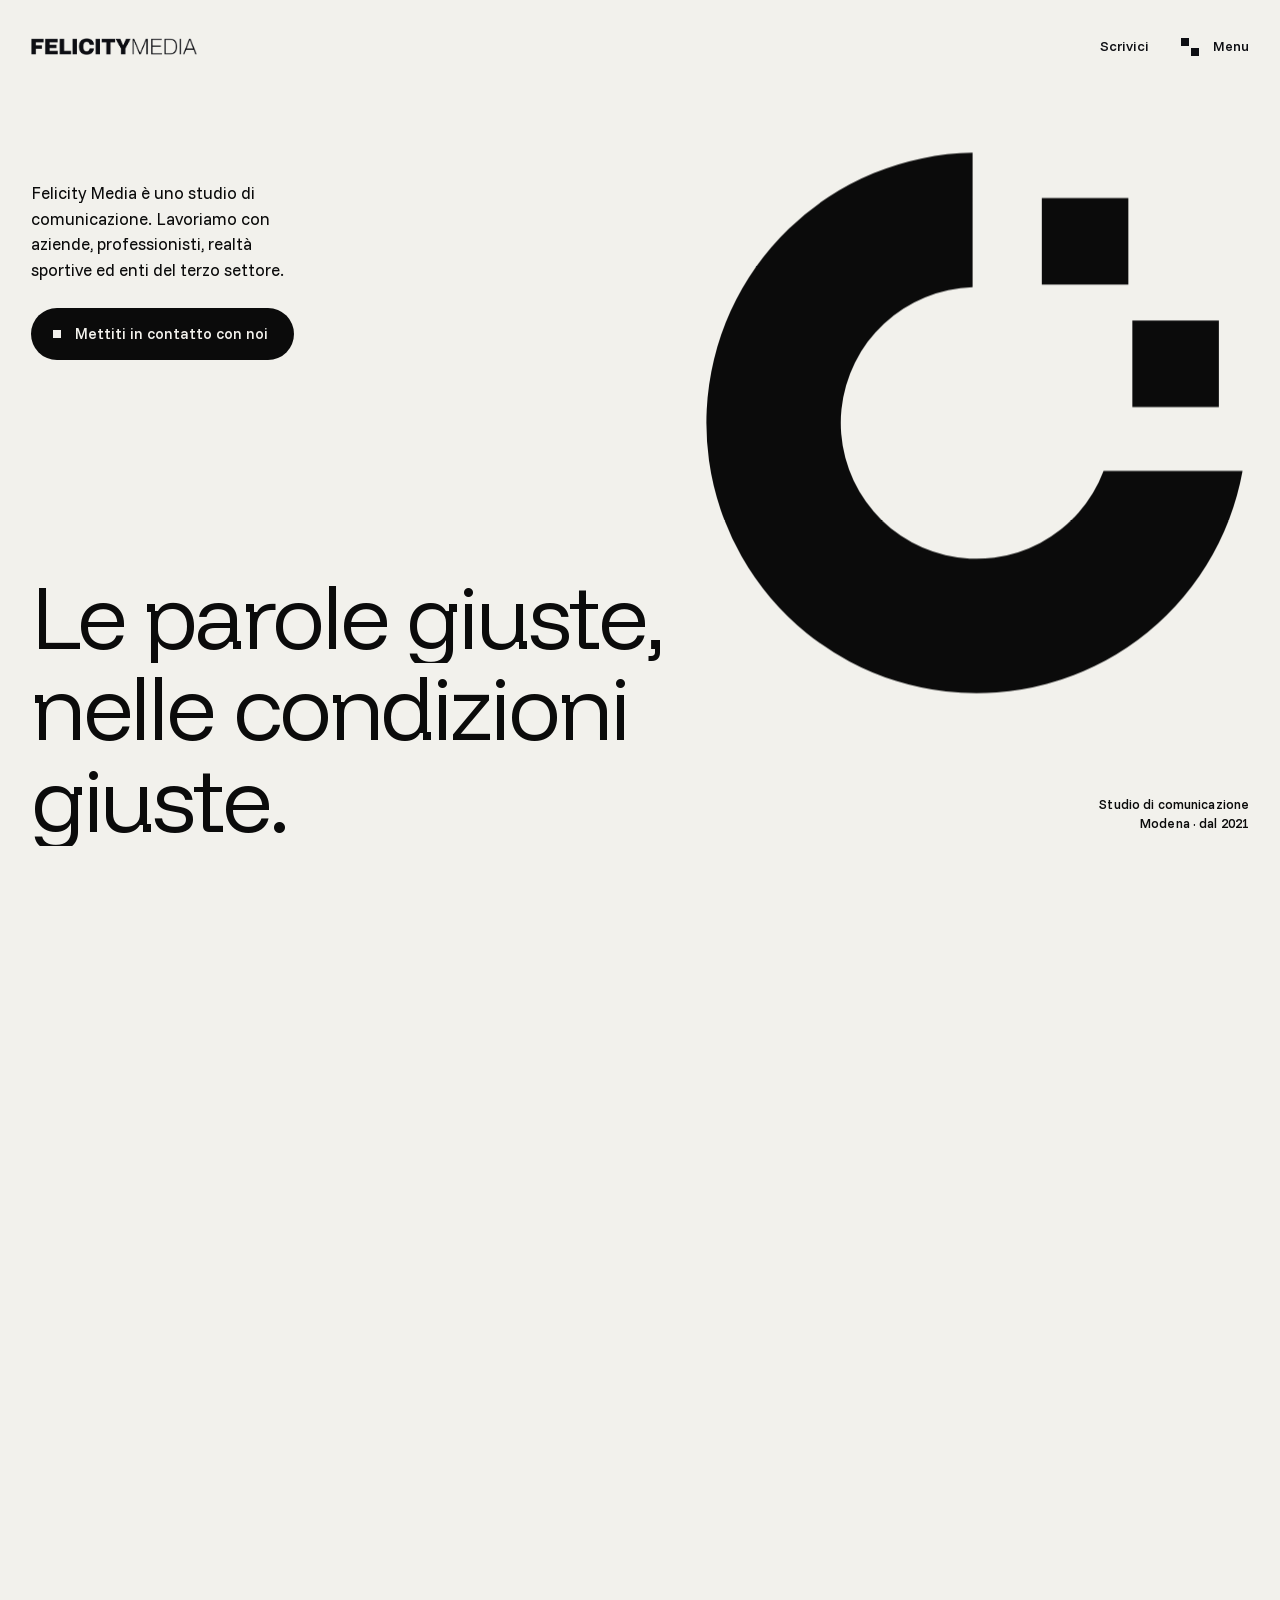
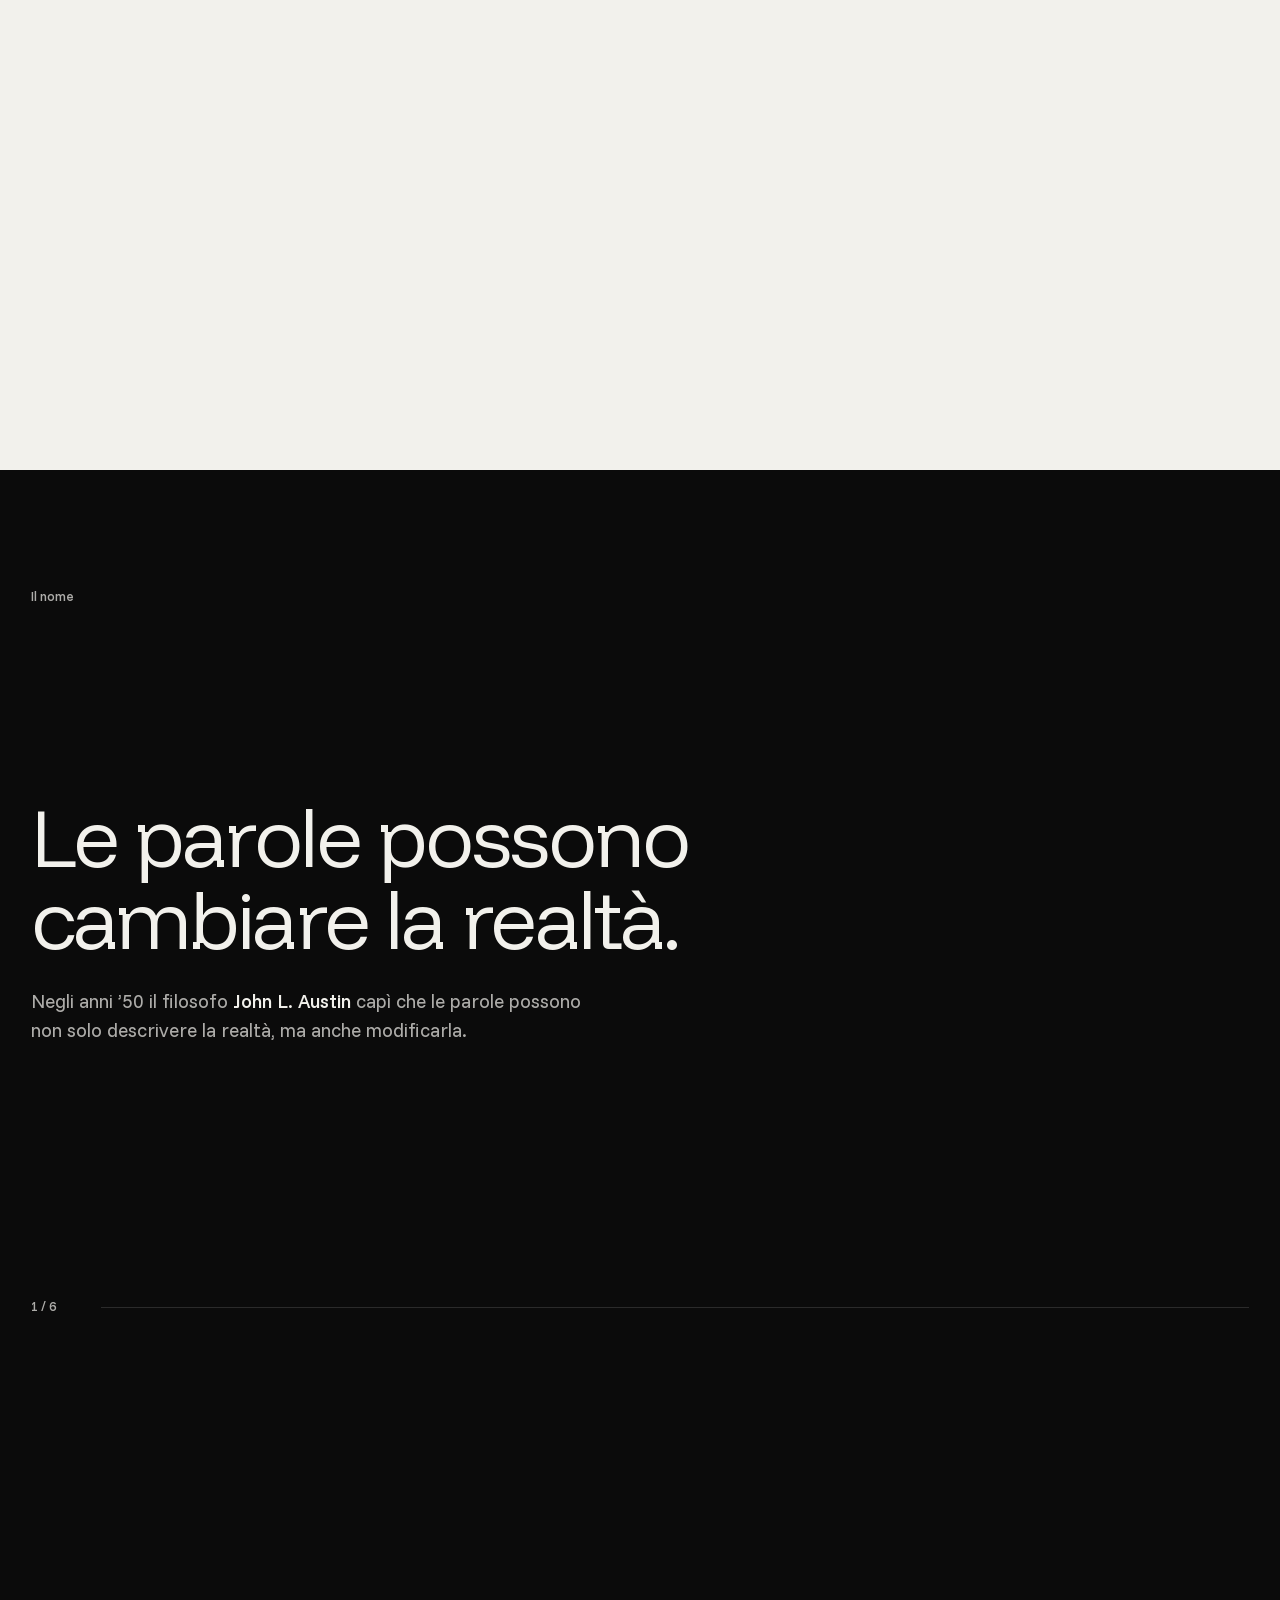
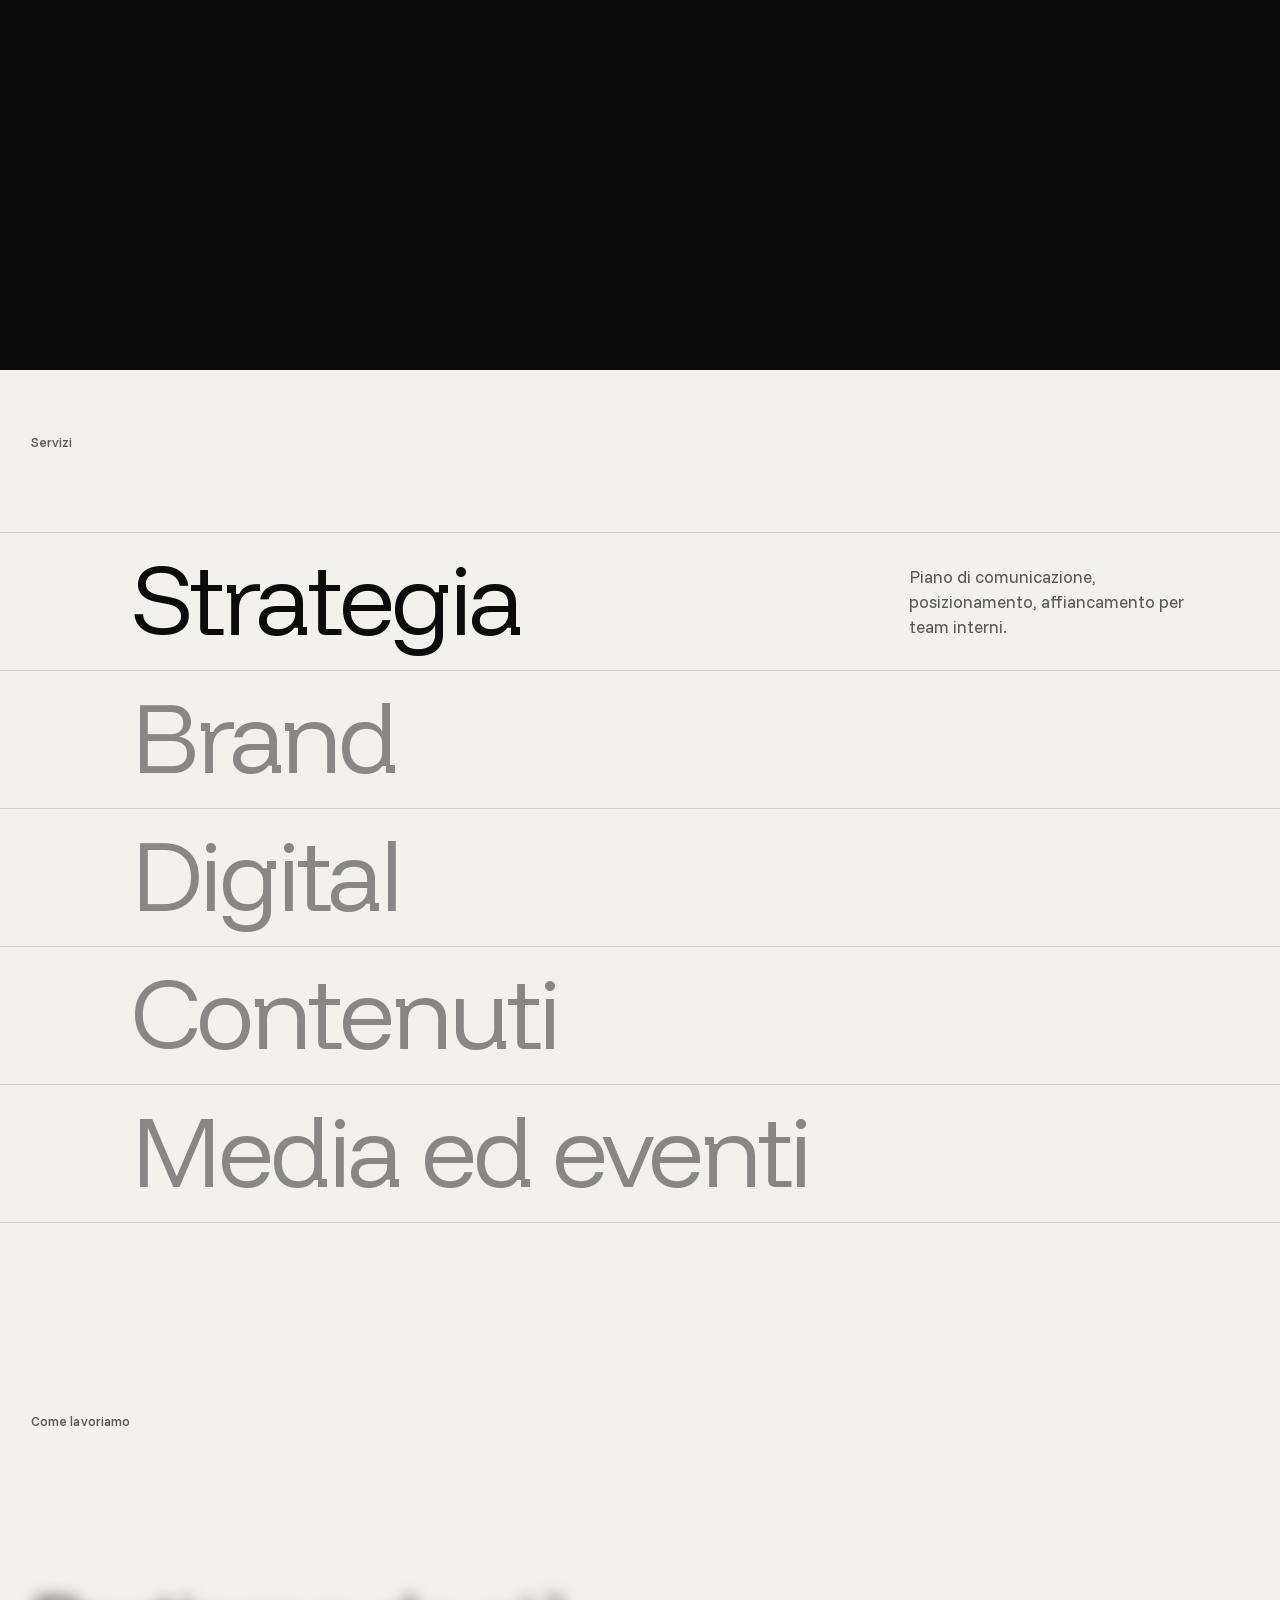
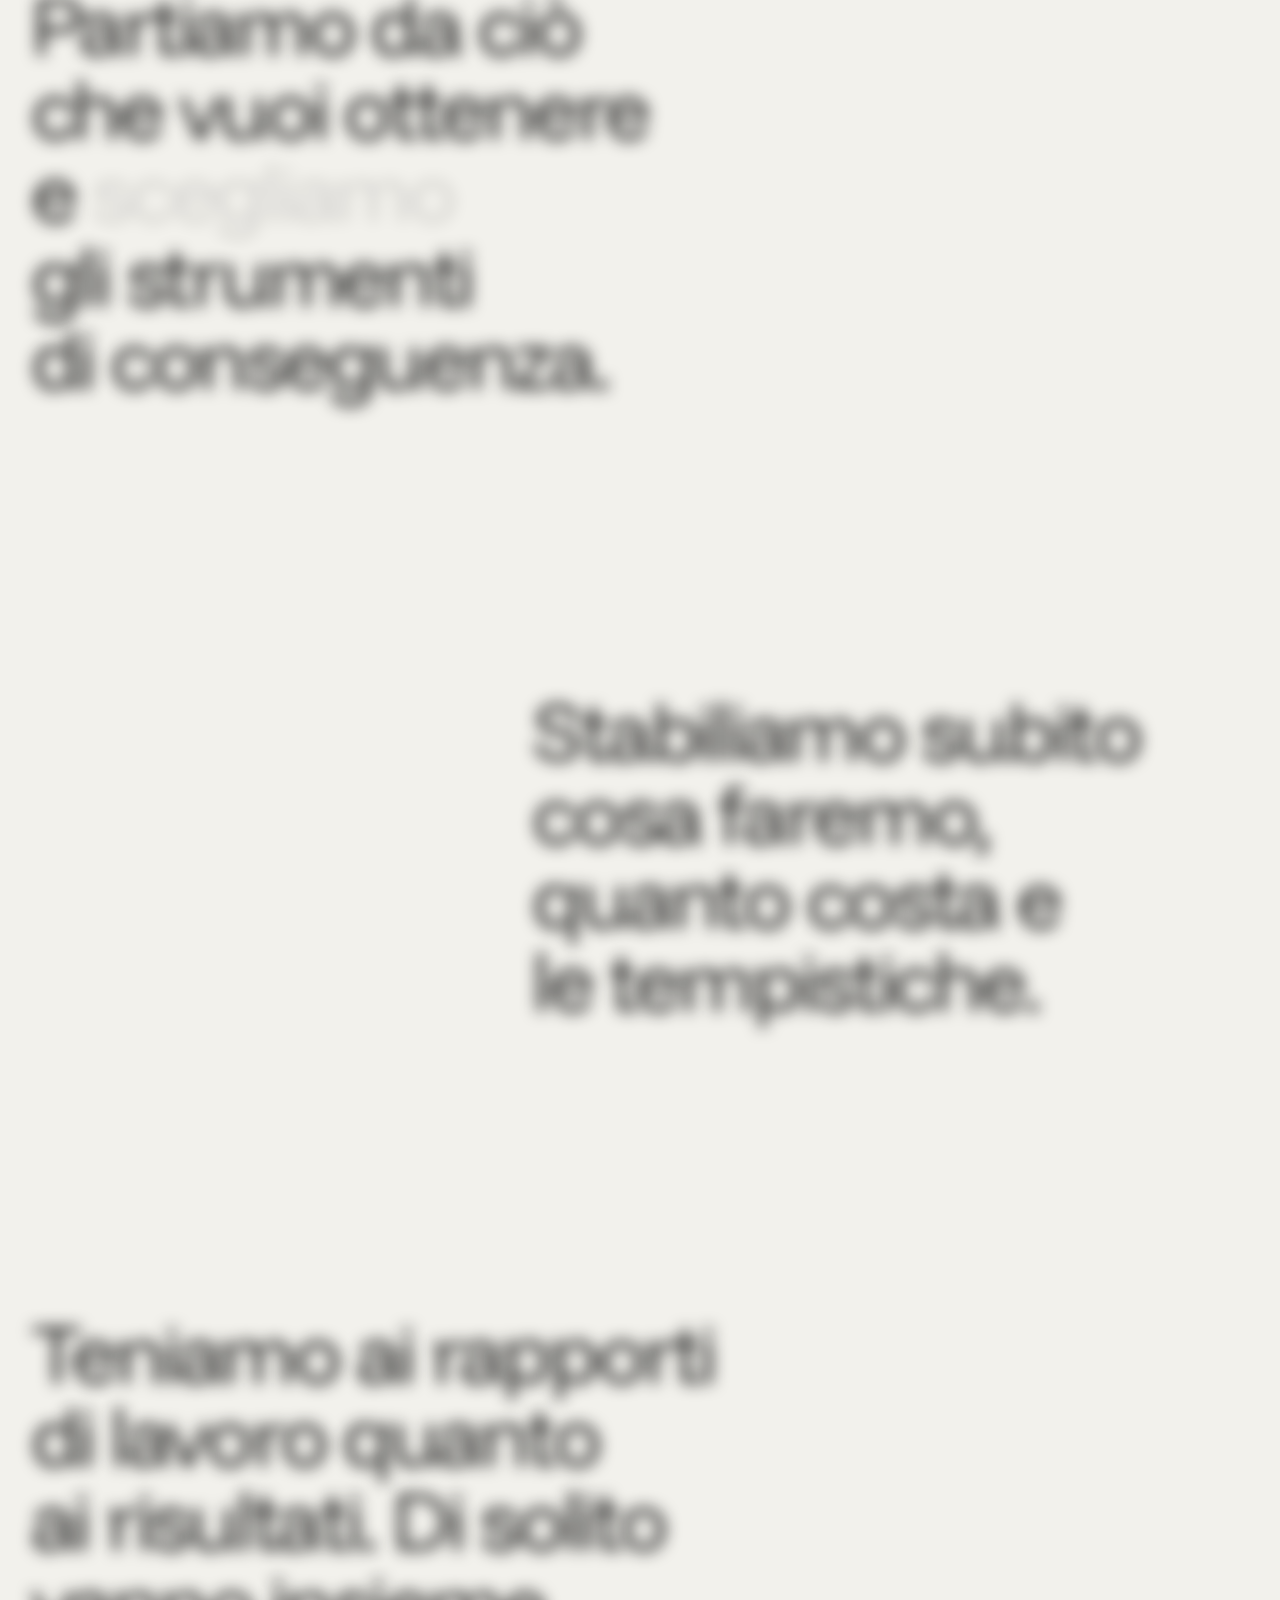
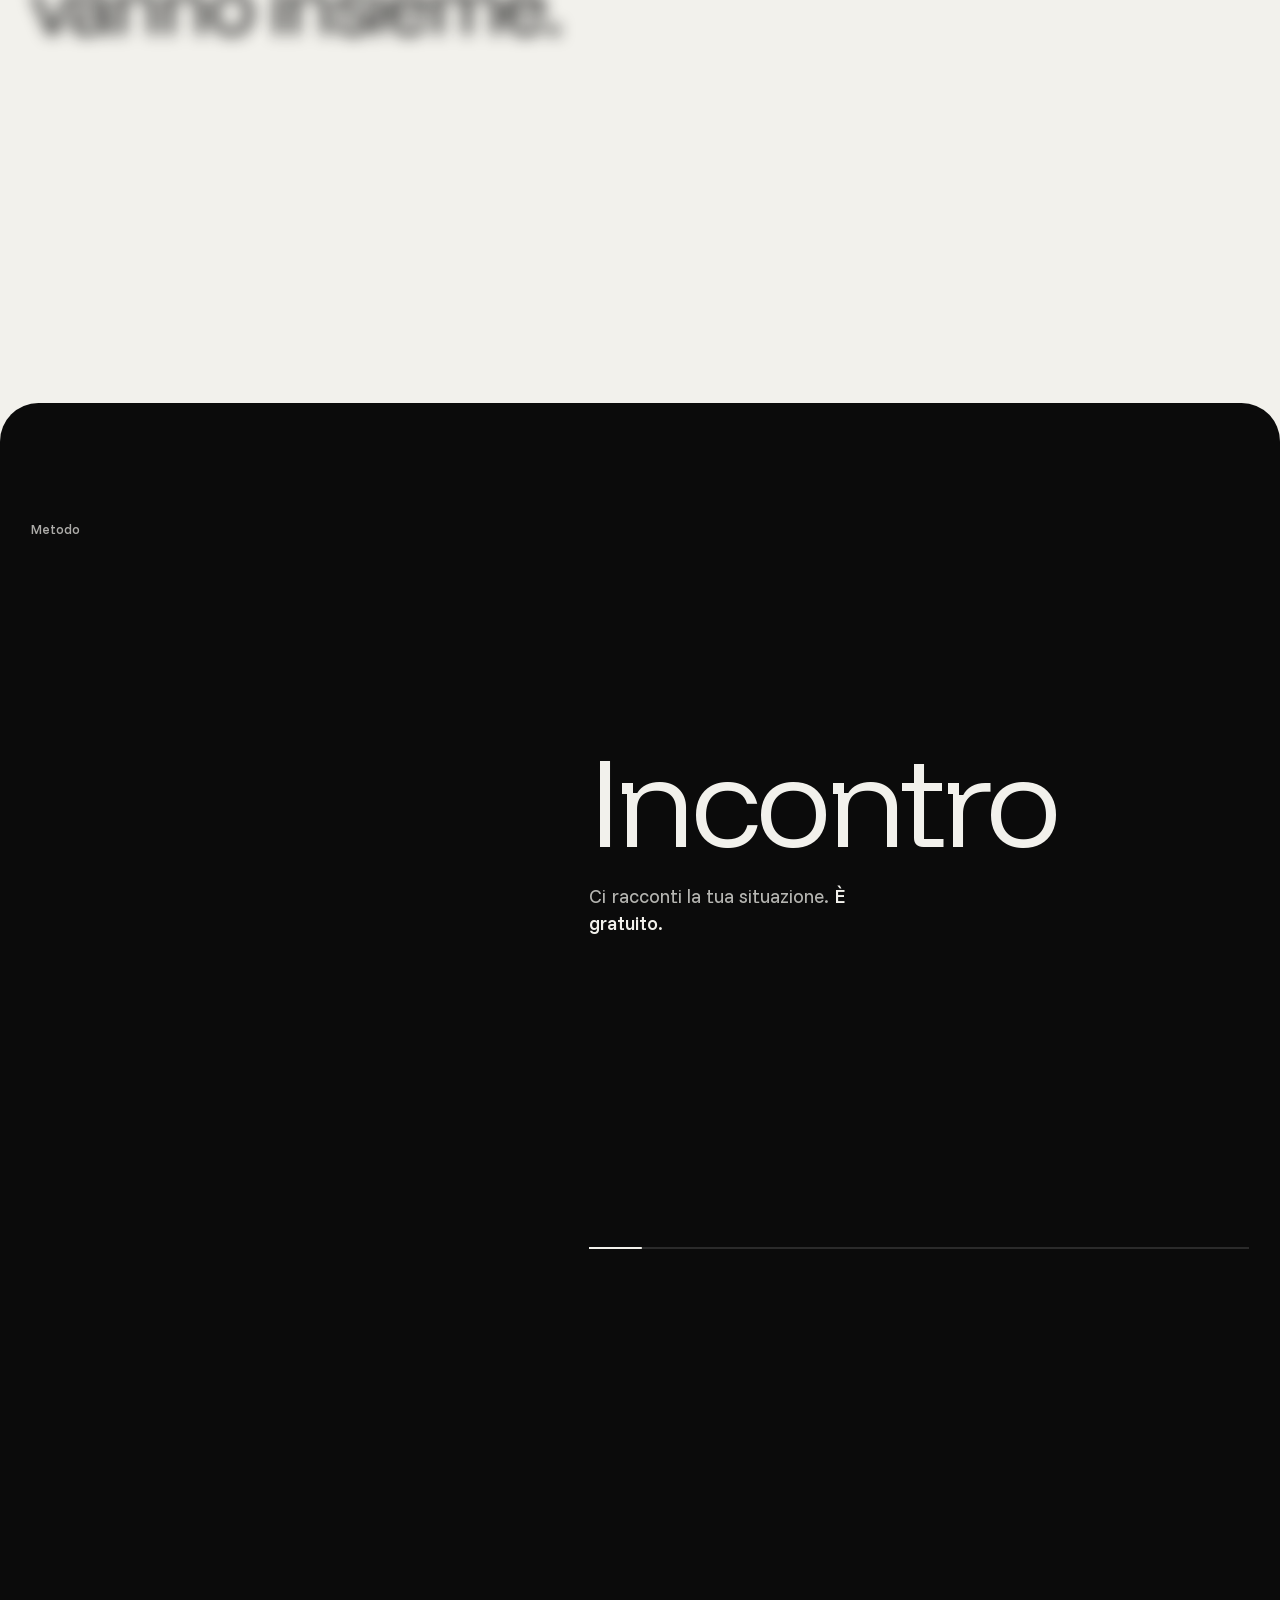
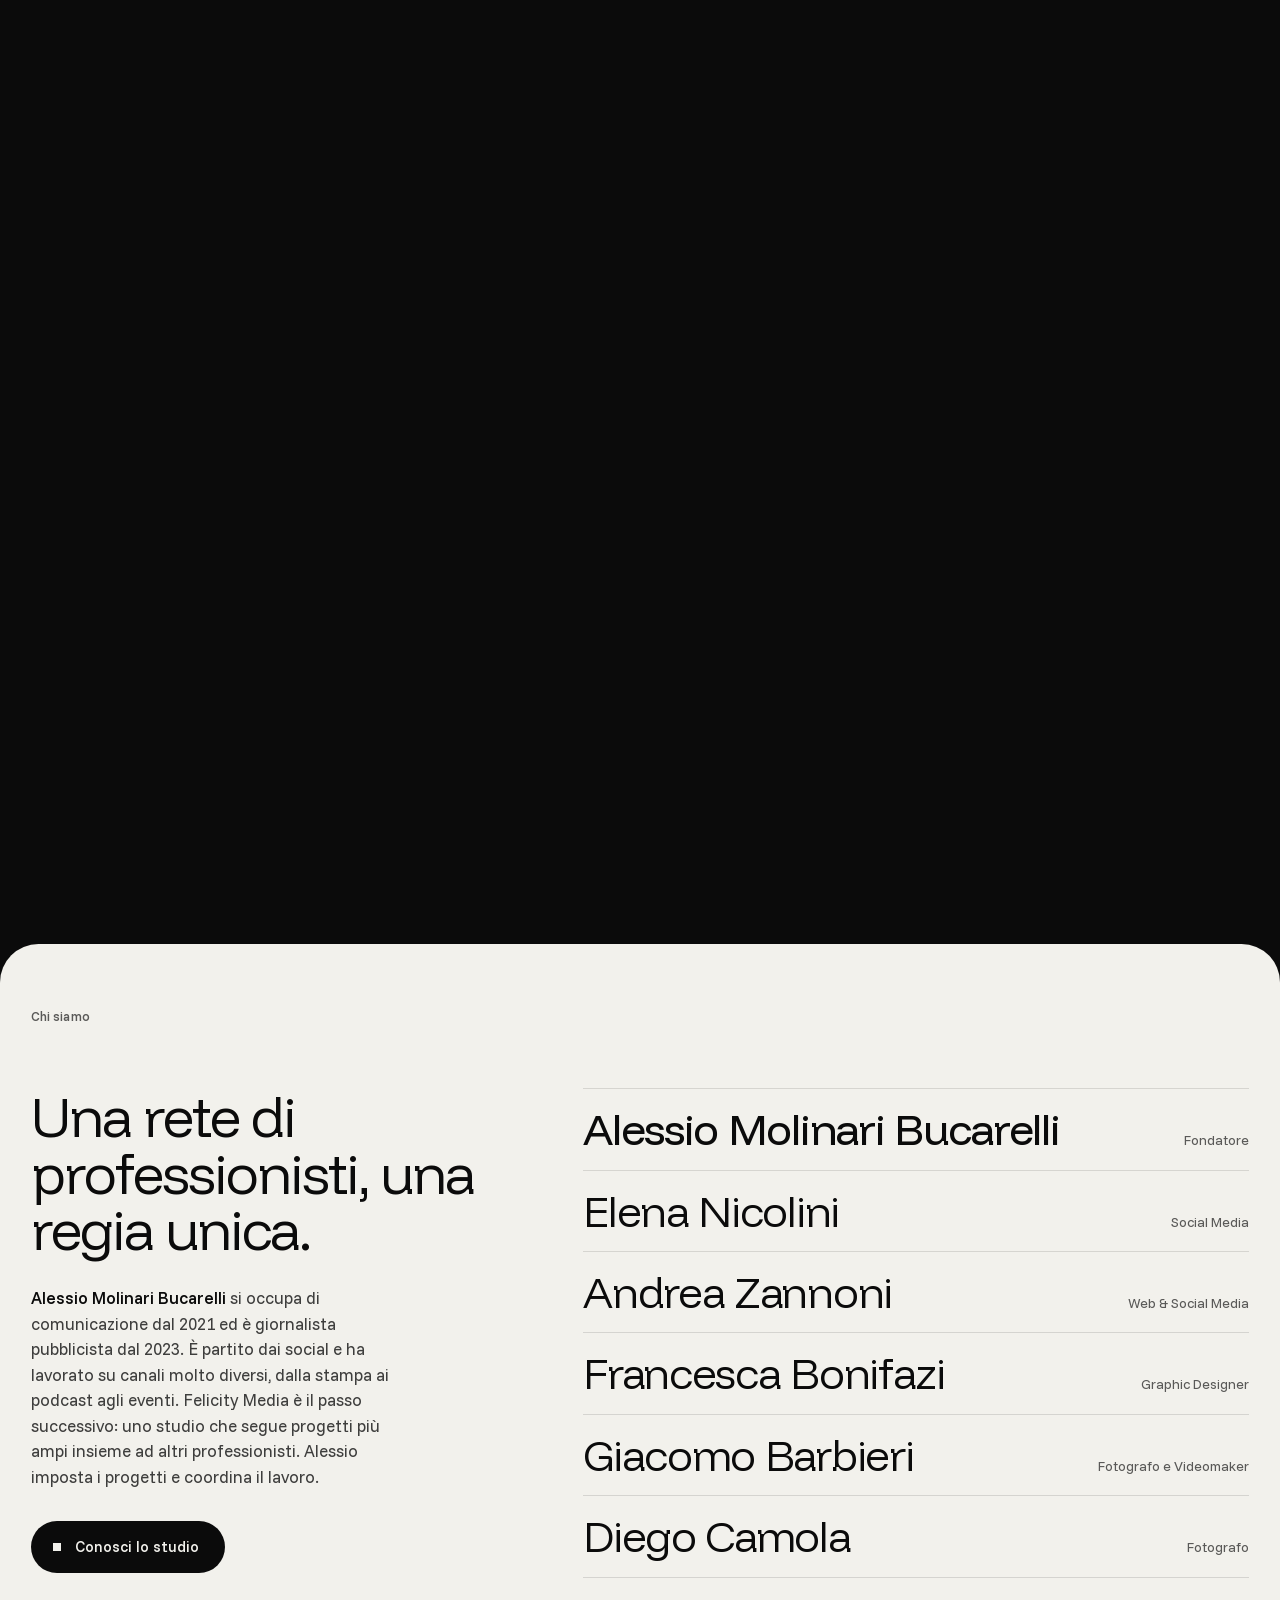
==== index.html @ 76b6e63d "Aggiorna l'anteprima del sito" ====
<!doctype html>
<html lang="it">
<head>
<meta charset="utf-8">
<meta name="viewport" content="width=device-width, initial-scale=1, viewport-fit=cover">
<title>Felicity Media · Studio di comunicazione a Modena</title>
<meta name="description" content="Felicity Media è uno studio di comunicazione. Lavoriamo con aziende, professionisti, realtà sportive ed enti del terzo settore.">
<meta name="theme-color" content="#0b0b0b">
<meta name="robots" content="noindex, nofollow">
<meta property="og:title" content="Felicity Media · Studio di comunicazione a Modena">
<meta property="og:description" content="Felicity Media è uno studio di comunicazione. Lavoriamo con aziende, professionisti, realtà sportive ed enti del terzo settore.">
<meta property="og:type" content="website">
<meta property="og:locale" content="it_IT">
<meta property="og:image" content="https://andreazannoni922-beep.github.io/felicity-media-anteprima/assets/og.png">
<meta property="og:image:width" content="1200">
<meta property="og:image:height" content="630">
<meta name="twitter:card" content="summary_large_image">
<link rel="apple-touch-icon" href="assets/touch-icon.png">
<link rel="icon" type="image/svg+xml" href="data:image/svg+xml,%3Csvg xmlns='http://www.w3.org/2000/svg' viewBox='280 280 440 440'%3E%3Cpath d='M497 297 A203 203 0 1 0 699.8 536 L595.4 536 A102 102 0 1 1 497 398 Z'/%3E%3Crect x='549' y='331' width='65' height='65'/%3E%3Crect x='617' y='423' width='65' height='65'/%3E%3C/svg%3E">
<script type="application/ld+json">{"@context":"https://schema.org","@type":"ProfessionalService","name":"Felicity Media","description":"Studio di comunicazione: strategia, brand, digital, contenuti, media ed eventi.","founder":{"@type":"Person","name":"Alessio Molinari Bucarelli"},"vatID":"IT04032230261","email":"info@felicitymedia.it","telephone":"+393707180340","address":{"@type":"PostalAddress","addressLocality":"Modena","addressCountry":"IT"},"areaServed":"IT","knowsAbout":["Strategia di comunicazione","Brand identity","Social media","Campagne Meta e Google","Siti web","Ufficio stampa","Comunicazione per eventi"]}</script>
<link rel="stylesheet" href="assets/css/site.css">
<script>document.documentElement.classList.add("js");try{if(sessionStorage.getItem("fm-seen"))document.documentElement.classList.add("seen")}catch(e){}</script>
</head>
<body data-page="home">

<!-- the logo pictogram, measured from Logo_FelicityMedia_RGB.svg (original tilt) -->
<template id="tpl-face">
  <svg class="face" viewBox="0 0 1000 1000" aria-hidden="true" focusable="false">
    <defs><mask id="MASK" maskUnits="userSpaceOnUse" x="0" y="0" width="1000" height="1000"><path class="face__draw" d="M500,347.5 a152.5,152.5 0 1,0 0.01,0" pathLength="1" fill="none" stroke="#fff" stroke-width="150" stroke-dasharray="1 1"/></mask></defs>
    <path class="face__arc" d="M497 297 A203 203 0 1 0 699.8 536 L595.4 536 A102 102 0 1 1 497 398 Z" mask="url(#MASK)"/>
    <rect class="face__eye" x="549" y="331" width="65" height="65"/>
    <rect class="face__eye" x="617" y="423" width="65" height="65"/>
  </svg>
</template>

<div class="loader" id="loader" aria-hidden="true">
  <div class="loader__in">
    <div data-face="loader"></div>
    <div class="loader__word" id="loaderWord">Felicity Media</div>
  </div>
</div>
<div class="curtain" id="curtain" aria-hidden="true"><div class="curtain__face" data-face="curtain"></div></div>

<div class="mascot" id="mascot" data-face="mascot" aria-hidden="true"></div>
<div class="cursor" id="cursor" aria-hidden="true"></div>

<a class="skip" href="#main">Vai al contenuto</a>
<header class="hdr">
  <a class="hdr__logo" href="index.html" aria-label="Felicity Media, home"><img src="assets/logotipo.png" alt="Felicity Media" width="835" height="89"></a>
  <div class="hdr__right">
    <a class="hdr__link" href="contatti.html">Scrivici</a>
    <button class="menu-btn" id="menuBtn" type="button" aria-expanded="false" aria-controls="menu"><span class="menu-btn__px"><i></i><i></i></span><span id="menuLabel">Menu</span></button>
  </div>
</header>

<nav class="menu" id="menu" aria-label="Menu principale">
  <ul class="menu__list">
    <li class="menu__item"><a href="index.html" data-nav="home"><span class="t"><span>Home</span></span></a></li>
    <li class="menu__item"><a href="servizi.html" data-nav="servizi"><span class="t"><span>Servizi</span></span></a></li>
    <li class="menu__item"><a href="metodo.html" data-nav="metodo"><span class="t"><span>Metodo</span></span></a></li>
    <li class="menu__item"><a href="chi-siamo.html" data-nav="chi-siamo"><span class="t"><span>Chi siamo</span></span></a></li>
    <li class="menu__item"><a href="contatti.html" data-nav="contatti"><span class="t"><span>Contatti</span></span></a></li>
  </ul>
  <div class="menu__side">
    <div class="menu__face" data-face="menu"></div>
    <p class="menu__info tag">Studio di comunicazione<br>Modena</p>
  </div>
</nav>
<nav class="vswitch" id="vswitch" aria-label="Versioni della sezione Il nome"><span>Il nome</span><a href="?nome=a#nome">A</a><a href="?nome=b#nome">B</a><a href="?nome=c#nome">C</a></nav>
<main id="main" tabindex="-1">
<!-- HERO -->
  <section class="hero" id="hero" data-gl="anchor:.hero__face" data-fill="intro" data-bg="paper">
    <div class="hero__stage">
      <div class="hero__face" data-anchor></div>
      <div class="hero__copy">
        <p class="hero__sub">Felicity Media è uno studio di comunicazione. Lavoriamo con aziende, professionisti, realtà sportive ed enti del terzo settore.</p>
        <a class="btn" href="contatti.html"><span class="btn__px"></span>Mettiti in contatto con noi</a>
      </div>
      <h1 class="hero__title" id="heroTitle"><span class="ln"><span>Le parole giuste,</span></span><span class="ln"><span>nelle condizioni</span></span><span class="ln"><span>giuste.</span></span></h1>
      <p class="hero__corner tag">Studio di comunicazione<br>Modena · dal 2021</p>
      <div class="hero__ink" id="heroInk"></div>
      <p class="hero__q" id="heroQ" aria-hidden="true">Perché Felicity?</p>
    </div>
  </section>

  <!-- 2 · IL NOME · A: chapters, one idea per screen -->
  <section class="nome nomeA" id="nome" data-variant="a" data-gl="anchor:.nomeA__face" data-fill="nome" data-bg="ink">
    <div class="nomeA__stage">
      <p class="nome__label tag">Il nome</p>
      <div class="nomeA__face" data-anchor></div>
      <article class="ch">
        <h2 class="ch__big">Le parole possono cambiare la realtà.</h2>
        <p class="ch__small">Negli anni ’50 il filosofo <b>John L. Austin</b> capì che le parole possono non solo descrivere la realtà, ma anche modificarla.</p>
      </article>
      <article class="ch">
        <h2 class="ch__big">Nasce la teoria degli atti linguistici.</h2>
        <p class="ch__small">Da questa intuizione, poi sviluppata da <b>John Searle</b>, è nata la teoria degli atti linguistici.</p>
      </article>
      <article class="ch">
        <h2 class="ch__big">Servono le felicity conditions.</h2>
        <p class="ch__small">Perché le parole modifichino la realtà, però, devono verificarsi le cosiddette <b>felicity conditions</b> (in italiano “condizioni di felicità” o “di buona riuscita”):</p>
        <ol class="ch__list"><li>chi parla deve averne l’autorità,</li><li>il contesto deve essere adatto,</li><li>le persone coinvolte devono essere quelle giuste.</li></ol>
      </article>
      <article class="ch ch--ex">
        <p class="ch__small">Un esempio è la frase</p>
        <h2 class="ch__quote is-dim">“Vi dichiaro marito e moglie.”</h2>
        <ul class="ch__ctx"><li><b>Chi parla</b>chi celebra il matrimonio</li><li><b>Il contesto</b>la cerimonia</li><li><b>Le persone</b>i due sposi</li></ul>
        <p class="ch__small ch__else">In ogni altro contesto, la stessa frase non avrà l’effetto desiderato.</p>
      </article>
      <article class="ch">
        <div class="ch__pair">
          <div><p class="ch__q">“Oggi piove.”</p><p class="ch__small">Un atto descrittivo può essere <b>vero</b> o <b>falso</b>.</p></div>
          <div><p class="ch__q">“Vi dichiaro marito e moglie.”</p><p class="ch__small">Un atto che si propone di modificare la realtà, invece, è <b>felice</b> quando le condizioni ci sono e l’effetto si produce, <b>infelice</b> quando mancano.</p></div>
        </div>
      </article>
      <article class="ch ch--end">
        <h2 class="ch__big">Felicity Media crea queste condizioni.</h2>
      </article>
      <p class="nomeA__count tag"><span id="aNum">1</span> / 6</p>
      <div class="nomeA__bar"><i id="aBar"></i></div>
    </div>
  </section>

  <!-- 2 · IL NOME · B: one continuous story, the sentence takes the stage -->
  <section class="nome nomeB" id="nome-b" data-variant="b" data-gl="park" data-fill="nome" data-bg="ink" hidden>
    <div class="nomeB__col">
      <p class="nome__label tag">Il nome</p>
      <p class="nomeB__p blur">Negli anni ’50 il filosofo <b>John L. Austin</b> capì che le parole possono non solo descrivere la realtà, ma anche modificarla.</p>
      <p class="nomeB__p blur">Da questa intuizione, poi sviluppata da <b>John Searle</b>, è nata la teoria degli atti linguistici.</p>
      <p class="nomeB__p blur">Perché le parole modifichino la realtà, però, devono verificarsi le cosiddette <b>felicity conditions</b>: chi parla deve averne l’autorità, il contesto deve essere adatto, le persone coinvolte devono essere quelle giuste.</p>
    </div>
    <div class="nomeB__pin" id="bPin">
      <div class="nomeB__stage">
        <p class="tag">Un esempio è la frase</p>
        <h2 class="nomeB__quote" id="bQuote">“Vi dichiaro marito e moglie.”</h2>
        <div class="nomeB__lines" id="bLines">
          <p>Se la pronuncia chi celebra il matrimonio,</p>
          <p>durante la cerimonia</p>
          <p>e davanti ai due sposi,</p>
          <p>la frase li rende marito e moglie.</p>
          <p class="else">In ogni altro contesto, la stessa frase non avrà l’effetto desiderato.</p>
        </div>
      </div>
    </div>
    <div class="nomeB__col">
      <p class="nomeB__p blur">Per questo, un atto descrittivo come “Oggi piove” può essere vero o falso. Un atto che si propone di modificare la realtà, invece, è <b>felice</b> quando le condizioni ci sono e l’effetto si produce, <b>infelice</b> quando mancano.</p>
      <p class="nomeB__end blur">Felicity Media si occupa di creare queste condizioni, perché la comunicazione di chi lavora insieme a&nbsp;noi sia felice.</p>
    </div>
  </section>

  <!-- 2 · IL NOME · C: the name as a dictionary entry -->
  <section class="nome nomeC" id="nome-c" data-variant="c" data-gl="anchor:.nomeC__face" data-fill="nome" data-bg="ink" hidden>
    <div class="nomeC__grid">
      <aside class="nomeC__head">
        <p class="nome__label tag">Il nome</p>
        <h2 class="nomeC__word">felicity conditions</h2>
        <p class="nomeC__gram">locuzione inglese</p>
        <p class="nomeC__tr">“condizioni di felicità” o “di buona riuscita”</p>
        <div class="nomeC__face" data-anchor></div>
      </aside>
      <div class="nomeC__body">
        <div class="entry"><p class="entry__k">Origine</p><div><p class="entry__v blur">Negli anni ’50 il filosofo John L. Austin capì che le parole possono non solo descrivere la realtà, ma anche modificarla. Da questa intuizione, poi sviluppata da John Searle, è nata la teoria degli atti linguistici.</p></div></div>
        <div class="entry"><p class="entry__k">Significato</p><div><p class="entry__v blur">Perché le parole modifichino la realtà devono verificarsi tre condizioni:</p><ol><li>chi parla deve averne l’autorità,</li><li>il contesto deve essere adatto,</li><li>le persone coinvolte devono essere quelle giuste.</li></ol></div></div>
        <div class="entry"><p class="entry__k">Esempio</p><div><p class="entry__quote">“Vi dichiaro marito e moglie.”</p><p class="entry__small">Se la pronuncia chi celebra il matrimonio, durante la cerimonia e davanti ai due sposi, la frase li rende marito e moglie. In ogni altro contesto, la stessa frase non avrà l’effetto desiderato.</p></div></div>
        <div class="entry"><p class="entry__k">Nota</p><div><p class="entry__v blur">Un atto descrittivo come “Oggi piove” può essere vero o falso. Un atto che si propone di modificare la realtà, invece, è felice quando le condizioni ci sono e l’effetto si produce, infelice quando mancano.</p></div></div>
        <div class="entry entry--end"><p class="entry__k">Felicity Media</p><div><p class="entry__v blur">Si occupa di creare queste condizioni, perché la comunicazione di chi lavora insieme a&nbsp;noi sia felice.</p></div></div>
      </div>
    </div>
  </section>

  <!-- 3 · SERVIZI -->
  <section class="servizi" id="servizi" data-gl="anchor:.srv__row.is-active .srv__mark" data-bg="paper">
    <p class="sec-label tag">Servizi</p>
    <ul class="srv" id="srv">
      <li class="srv__row is-active"><span class="srv__mark" data-anchor></span><a class="srv__btn" href="servizi.html#strategia"><span class="srv__word"><span>Strategia</span></span><span class="srv__desc">Piano di comunicazione, posizionamento, affiancamento per team interni.</span></a></li>
      <li class="srv__row"><span class="srv__mark" data-anchor></span><a class="srv__btn" href="servizi.html#brand"><span class="srv__word"><span>Brand</span></span><span class="srv__desc">Logo e identità visiva, naming, tono di voce, linee guida.</span></a></li>
      <li class="srv__row"><span class="srv__mark" data-anchor></span><a class="srv__btn" href="servizi.html#digital"><span class="srv__word"><span>Digital</span></span><span class="srv__desc">Social, campagne Meta e Google, siti e landing page, newsletter, SEO.</span></a></li>
      <li class="srv__row"><span class="srv__mark" data-anchor></span><a class="srv__btn" href="servizi.html#contenuti"><span class="srv__word"><span>Contenuti</span></span><span class="srv__desc">Foto, video, grafica, testi.</span></a></li>
      <li class="srv__row"><span class="srv__mark" data-anchor></span><a class="srv__btn" href="servizi.html#media-ed-eventi"><span class="srv__word"><span>Media ed eventi</span></span><span class="srv__desc">Ufficio stampa e PR, comunicazione per eventi, collaborazioni con creator.</span></a></li>
    </ul>
  </section>

  <!-- 4 · COME LAVORIAMO -->
  <section class="lav" id="come-lavoriamo" data-gl="none" data-bg="paper">
    <p class="sec-label tag">Come lavoriamo</p>
    <div class="lav__item"><p class="lav__text blur">Partiamo da ciò che vuoi ottenere e scegliamo gli strumenti di conseguenza.</p></div>
    <div class="lav__item"><p class="lav__text blur">Stabiliamo subito cosa faremo, quanto costa e le tempistiche.</p></div>
    <div class="lav__item"><p class="lav__text blur">Teniamo ai rapporti di lavoro quanto ai risultati. Di solito vanno insieme.</p></div>
  </section>

  <!-- 5 · METODO -->
  <section class="metodo" id="metodo" data-gl="anchor:.metodo__face" data-fill="arc" data-bg="ink">
    <div class="metodo__stage">
      <p class="metodo__label tag">Metodo</p>
      <div class="metodo__face" data-anchor></div>
      <div class="metodo__view" id="metodoView"><div class="metodo__track" id="metodoTrack">
        <article class="step"><h3 class="step__word">Incontro</h3><p class="step__text">Ci racconti la tua situazione. <strong>È gratuito.</strong></p></article>
        <article class="step"><h3 class="step__word">Proposta</h3><p class="step__text">Attività, tempi e costi.</p></article>
        <article class="step"><h3 class="step__word">Lavoro</h3><p class="step__text">Ogni materiale passa da te prima di uscire.</p></article>
        <article class="step"><h3 class="step__word">Verifica</h3><p class="step__text">Analizziamo insieme la situazione nel tempo e decidiamo come proseguire.</p></article>
      </div></div>
      <div class="metodo__bar"><i id="metodoBar"></i></div>
      <div class="snav metodo__nav" data-for="metodoView"><span class="snav__count tag"><span data-n>1</span> / 4</span></div>
    </div>
  </section>

  <!-- 7 · CHI SIAMO -->
  <section class="team" id="chi-siamo" data-gl="none" data-bg="paper">
    <p class="sec-label tag">Chi siamo</p>
    <div class="team__grid">
      <div>
        <h2 class="team__title">Una rete di professionisti, una regia unica.</h2>
        <p class="team__bio"><strong>Alessio Molinari Bucarelli</strong> si occupa di comunicazione dal 2021 ed è giornalista pubblicista dal 2023. È partito dai social e ha lavorato su canali molto diversi, dalla stampa ai podcast agli eventi. Felicity Media è il passo successivo: uno studio che segue progetti più ampi insieme ad altri professionisti. Alessio imposta i progetti e coordina il lavoro.</p>
        <a class="btn team__cta" href="chi-siamo.html"><span class="btn__px"></span>Conosci lo studio</a>
      </div>
      <ul class="people">
        <li class="person person--lead"><span class="person__name">Alessio Molinari Bucarelli</span><span class="person__role">Fondatore</span></li>
        <li class="person"><span class="person__name">Elena Nicolini</span><span class="person__role">Social Media</span></li>
        <li class="person"><span class="person__name">Andrea Zannoni</span><span class="person__role">Web &amp; Social Media</span></li>
        <li class="person"><span class="person__name">Francesca Bonifazi</span><span class="person__role">Graphic Designer</span></li>
        <li class="person"><span class="person__name">Giacomo Barbieri</span><span class="person__role">Fotografo e Videomaker</span></li>
        <li class="person"><span class="person__name">Diego Camola</span><span class="person__role">Fotografo</span></li>
        <li class="person"><span class="person__name">Sara Cigarini</span><span class="person__role">Social Media &amp; Content</span></li>
        </ul>
    </div>
  </section>

  <!-- 8 · CONTATTI -->
  <section class="contatti" id="contatti" data-gl="anchor:.contatti__face" data-fill="form" data-bg="ink">
    <div class="contatti__grid">
      <div>
        <h2 class="contatti__title">Scrivici</h2>
        <div class="contatti__face" data-anchor></div>
      </div>
      <div>
        <p class="contatti__lead">Raccontaci la tua situazione, anche brevemente. Ti rispondiamo entro 24&nbsp;ore.</p>
        <form class="form" id="form" novalidate>
          <div class="hp" aria-hidden="true"><label>Sito web<input name="website" tabindex="-1" autocomplete="off"></label></div>
          <div class="field"><label for="f-nome">Nome</label><input id="f-nome" name="nome" autocomplete="name" required><span class="field__err" aria-live="polite"></span></div>
          <div class="field"><label for="f-email">Email</label><input id="f-email" name="email" type="email" autocomplete="email" required><span class="field__err" aria-live="polite"></span></div>
          <div class="field field--full"><label for="f-tel">Telefono (facoltativo)</label><input id="f-tel" name="telefono" type="tel" autocomplete="tel"></div>
          <div class="field field--full"><label for="f-msg">Messaggio</label><textarea id="f-msg" name="messaggio" required></textarea><span class="field__err" aria-live="polite"></span></div>
          <label class="check"><input type="checkbox" id="f-privacy" required><span>Ho letto la <a href="https://www.iubenda.com/privacy-policy/81467992" target="_blank" rel="noopener">Privacy Policy</a> e acconsento al trattamento dei dati per essere ricontattato.</span></label>
          <div class="form__foot"><button class="btn btn--light" type="submit"><span class="btn__px"></span>Invia il messaggio</button><span class="form__msg" id="formMsg" aria-live="polite"></span></div>
        </form>
        <div class="contatti__direct"><a href="mailto:info@felicitymedia.it">info@felicitymedia.it</a><a href="tel:+393707180340">370 7180340</a></div>
      </div>
    </div>
  </section>
</main>

<footer class="ftr" id="footer" data-gl="anchor:.ftr__face" data-fill="foot" data-bg="ink">
  <div class="ftr__end">
    <p class="ftr__sleep blur">Perché la comunicazione di chi lavora con&nbsp;noi sia felice.</p>
    <button class="ftr__face" type="button" id="toTop" aria-label="Torna all'inizio" data-anchor></button>
  </div>
  <div class="ftr__top">
    <a class="ftr__logo" href="index.html" aria-label="Felicity Media, home"><img src="assets/logotipo.png" alt="Felicity Media" width="835" height="89"></a>
    <nav class="ftr__nav" aria-label="Piè di pagina"><a href="servizi.html">Servizi</a><a href="metodo.html">Metodo</a><a href="chi-siamo.html">Chi siamo</a><a href="contatti.html">Contatti</a></nav>
  </div>
  <div class="ftr__legal">
    <span>Felicity Media è un marchio di Alessio Molinari Bucarelli · P.IVA 04032230261 · Modena · <a href="mailto:info@felicitymedia.it">info@felicitymedia.it</a> · <a href="tel:+393707180340">370 7180340</a></span>
    <span><a href="https://www.iubenda.com/privacy-policy/81467992" target="_blank" rel="noopener">Privacy Policy</a> · <a href="https://www.iubenda.com/privacy-policy/81467992/cookie-policy" target="_blank" rel="noopener">Cookie Policy</a></span>
  </div>
</footer>

<script src="assets/vendor/gsap.min.js"></script>
<script src="assets/vendor/ScrollTrigger.min.js"></script>
<script src="assets/vendor/lenis.min.js"></script>
<script src="assets/js/site.js"></script>
</body>
</html>
---- assets/css/site.css ----
/* fonts are served from the site itself */
@font-face {
  font-family: 'Funnel Display';
  font-style: normal;
  font-weight: 300;
  font-display: swap;
  src: url(../fonts/FunnelDisplay-latin-ext-B50WF7FG.woff2) format('woff2');
  unicode-range: U+0100-02BA, U+02BD-02C5, U+02C7-02CC, U+02CE-02D7, U+02DD-02FF, U+0304, U+0308, U+0329, U+1D00-1DBF, U+1E00-1E9F, U+1EF2-1EFF, U+2020, U+20A0-20AB, U+20AD-20C4, U+2113, U+2C60-2C7F, U+A720-A7FF;
}
@font-face {
  font-family: 'Funnel Display';
  font-style: normal;
  font-weight: 300;
  font-display: swap;
  src: url(../fonts/FunnelDisplay-latin-B50WF7FG.woff2) format('woff2');
  unicode-range: U+0000-00FF, U+0131, U+0152-0153, U+02BB-02BC, U+02C6, U+02DA, U+02DC, U+0304, U+0308, U+0329, U+2000-206F, U+20AC, U+2122, U+2191, U+2193, U+2212, U+2215, U+FEFF, U+FFFD;
}
@font-face {
  font-family: 'Funnel Display';
  font-style: normal;
  font-weight: 400;
  font-display: swap;
  src: url(../fonts/FunnelDisplay-latin-ext-B50WF7FG.woff2) format('woff2');
  unicode-range: U+0100-02BA, U+02BD-02C5, U+02C7-02CC, U+02CE-02D7, U+02DD-02FF, U+0304, U+0308, U+0329, U+1D00-1DBF, U+1E00-1E9F, U+1EF2-1EFF, U+2020, U+20A0-20AB, U+20AD-20C4, U+2113, U+2C60-2C7F, U+A720-A7FF;
}
@font-face {
  font-family: 'Funnel Display';
  font-style: normal;
  font-weight: 400;
  font-display: swap;
  src: url(../fonts/FunnelDisplay-latin-B50WF7FG.woff2) format('woff2');
  unicode-range: U+0000-00FF, U+0131, U+0152-0153, U+02BB-02BC, U+02C6, U+02DA, U+02DC, U+0304, U+0308, U+0329, U+2000-206F, U+20AC, U+2122, U+2191, U+2193, U+2212, U+2215, U+FEFF, U+FFFD;
}
@font-face {
  font-family: 'Funnel Sans';
  font-style: normal;
  font-weight: 400;
  font-display: swap;
  src: url(../fonts/FunnelSans-latin-ext-OpNIno8D.woff2) format('woff2');
  unicode-range: U+0100-02BA, U+02BD-02C5, U+02C7-02CC, U+02CE-02D7, U+02DD-02FF, U+0304, U+0308, U+0329, U+1D00-1DBF, U+1E00-1E9F, U+1EF2-1EFF, U+2020, U+20A0-20AB, U+20AD-20C4, U+2113, U+2C60-2C7F, U+A720-A7FF;
}
@font-face {
  font-family: 'Funnel Sans';
  font-style: normal;
  font-weight: 400;
  font-display: swap;
  src: url(../fonts/FunnelSans-latin-OpNIno8D.woff2) format('woff2');
  unicode-range: U+0000-00FF, U+0131, U+0152-0153, U+02BB-02BC, U+02C6, U+02DA, U+02DC, U+0304, U+0308, U+0329, U+2000-206F, U+20AC, U+2122, U+2191, U+2193, U+2212, U+2215, U+FEFF, U+FFFD;
}
@font-face {
  font-family: 'Funnel Sans';
  font-style: normal;
  font-weight: 500;
  font-display: swap;
  src: url(../fonts/FunnelSans-latin-ext-OpNIno8D.woff2) format('woff2');
  unicode-range: U+0100-02BA, U+02BD-02C5, U+02C7-02CC, U+02CE-02D7, U+02DD-02FF, U+0304, U+0308, U+0329, U+1D00-1DBF, U+1E00-1E9F, U+1EF2-1EFF, U+2020, U+20A0-20AB, U+20AD-20C4, U+2113, U+2C60-2C7F, U+A720-A7FF;
}
@font-face {
  font-family: 'Funnel Sans';
  font-style: normal;
  font-weight: 500;
  font-display: swap;
  src: url(../fonts/FunnelSans-latin-OpNIno8D.woff2) format('woff2');
  unicode-range: U+0000-00FF, U+0131, U+0152-0153, U+02BB-02BC, U+02C6, U+02DA, U+02DC, U+0304, U+0308, U+0329, U+2000-206F, U+20AC, U+2122, U+2191, U+2193, U+2212, U+2215, U+FEFF, U+FFFD;
}
/* Layout: one 2D logo travels the page as a guide; sections alternate ink and paper; type does the rest. */
:root{
  --ink:#0b0b0b;
  --paper:#f2f1ec;
  --white:#ffffff;
  --ink-60:rgba(11,11,11,.66);
  --ink-35:rgba(11,11,11,.32);
  --ink-12:rgba(11,11,11,.12);
  --paper-60:rgba(242,241,236,.7);
  --paper-35:rgba(242,241,236,.35);
  --paper-14:rgba(242,241,236,.14);
  --font-display:"Funnel Display", "Helvetica Neue", Arial, sans-serif;
  --font-text:"Funnel Sans", "Helvetica Neue", Arial, sans-serif;
  --gutter:clamp(16px, 2.4vw, 40px);
  --ease:cubic-bezier(.16,1,.3,1);
  --radius:clamp(24px, 3vw, 48px);
}
*,*::before,*::after{box-sizing:border-box}
html{overflow-x:clip;background:var(--paper)}
body{margin:0;background:var(--paper);color:var(--ink);font-family:var(--font-text);font-size:17px;line-height:1.5;-webkit-font-smoothing:antialiased;overflow-x:clip}
a{color:inherit}
button{font:inherit;color:inherit}
img{display:block;max-width:100%}
.sr-only{position:absolute;width:1px;height:1px;overflow:hidden;clip:rect(0 0 0 0);white-space:nowrap}
html.lenis,html.lenis body{height:auto}
.lenis.lenis-smooth{scroll-behavior:auto!important}
.lenis.lenis-stopped{overflow:hidden}
.tag{font-family:var(--font-text);font-size:13px;line-height:1.45;letter-spacing:.01em;font-weight:500}
b,strong{font-weight:500}

/* ---------- header ---------- */
.hdr{position:fixed;inset:0 0 auto 0;z-index:60;display:flex;align-items:center;justify-content:space-between;padding:calc(var(--gutter)*.8 + env(safe-area-inset-top,0px)) var(--gutter) calc(var(--gutter)*.8);mix-blend-mode:difference;color:#fff;pointer-events:none;transition:transform .6s var(--ease)}
.hdr>*{pointer-events:auto}
.hdr.is-hidden{transform:translateY(-110%)}
.hdr__logo{display:block;width:clamp(150px,13vw,210px)}
.hdr__logo img{width:100%;height:auto;filter:invert(1)}
.hdr__right{display:flex;align-items:center;gap:clamp(18px,2.4vw,40px)}
.hdr__link{font-size:14px;font-weight:500;text-decoration:none;position:relative}
.hdr__link::after{content:"";position:absolute;left:0;right:0;bottom:-3px;height:1px;background:currentColor;transform:scaleX(0);transform-origin:right;transition:transform .35s var(--ease)}
.hdr__link:hover::after{transform:scaleX(1);transform-origin:left}
.menu-btn{display:flex;align-items:center;gap:12px;background:none;border:0;padding:10px 0;cursor:pointer;font-size:14px;font-weight:500;min-height:44px}
.menu-btn__px{position:relative;width:22px;height:22px}
.menu-btn__px i{position:absolute;width:8px;height:8px;background:currentColor;transition:transform .45s var(--ease)}
.menu-btn__px i:nth-child(1){left:2px;top:2px}
.menu-btn__px i:nth-child(2){left:12px;top:12px}
.menu-open .menu-btn__px i:nth-child(1){transform:translate(5px,5px) rotate(45deg) scaleX(2.4)}
.menu-open .menu-btn__px i:nth-child(2){transform:translate(-5px,-5px) rotate(-45deg) scaleX(2.4)}
.menu-btn:focus-visible,.hdr__link:focus-visible{outline:1px dashed currentColor;outline-offset:6px}

/* ---------- cursor ---------- */
.cursor{position:fixed;left:0;top:0;z-index:96;width:8px;height:8px;background:#fff;mix-blend-mode:difference;pointer-events:none;transform:translate(-50%,-50%);transition:width .3s var(--ease),height .3s var(--ease),opacity .3s;opacity:0}
.cursor.is-on{opacity:1}
.cursor.is-link{width:34px;height:34px}
@media (hover:none){.cursor{display:none}}

/* ---------- loader ---------- */
.loader{position:fixed;inset:0;z-index:90;background:var(--ink);color:var(--paper);display:grid;place-items:center;clip-path:inset(0 0 0 0)}
.loader__in{display:grid;justify-items:center;gap:18px}
.loader .face{width:min(26vh,44vw);height:auto}
.loader .face__arc,.loader .face__eye{fill:var(--paper)}
.loader__word{font-family:var(--font-display);font-weight:300;font-size:clamp(18px,1.6vw,24px);letter-spacing:.02em;opacity:0}
html:not(.js) .loader{display:none}

/* ---------- the logo (one SVG, original tilt, never rotated) ---------- */
.face{display:block;overflow:visible}
.face__eye{transition:opacity .45s var(--ease)}
.mascot{position:fixed;left:0;top:0;z-index:1;width:10px;pointer-events:none;transform-origin:0 0;will-change:transform,opacity;color:var(--ink)}
.mascot .face{width:100%;height:auto}
.mascot .face__arc,.mascot .face__eye{fill:currentColor}
/* the whole logo stays faintly visible while its arc fills */
.mascot .face--ghost{position:absolute;inset:0;opacity:0;transition:opacity .5s var(--ease)}
.mascot.is-filling .face--ghost{opacity:.16}
html:not(.js) .mascot{display:none}
[data-anchor]{pointer-events:none;position:relative}
/* sticky stages are their own layer: keep their words above the travelling logo (the clients stage stays below, so logos sit inside the ring) */
.hero__stage,.nomeA__stage,.nomeB__stage,.nomeC__head,.metodo__stage{z-index:2}

/* ---------- HERO ---------- */
.hero{position:relative;height:230vh;background:var(--paper)}
.hero__stage{position:sticky;top:0;height:100vh;height:100svh;overflow:hidden}
.hero__face{position:absolute;left:calc(76.3vw - var(--fw)/2);top:calc(47% - var(--fw)/2);width:var(--fw);aspect-ratio:1;--fw:min(176vh,104vw)}
.hero__copy{position:absolute;left:var(--gutter);top:clamp(96px,20vh,190px);max-width:31ch;z-index:3}
.hero__sub{margin:0 0 26px;font-size:clamp(17px,1.3vw,21px);line-height:1.5}
.hero__title{position:absolute;left:var(--gutter);right:var(--gutter);bottom:clamp(28px,6vh,72px);margin:0;font-family:var(--font-display);font-weight:300;font-size:clamp(46px,7vw,140px);line-height:.96;letter-spacing:-.035em;z-index:3}
.hero__title .ln{display:block;overflow:hidden;padding-bottom:.06em;white-space:nowrap}
.hero__title .ln>span{display:block}
.hero__corner{position:absolute;right:var(--gutter);bottom:clamp(28px,6vh,72px);text-align:right;z-index:3}
.hero__ink{position:absolute;inset:0;background:var(--ink);opacity:0;z-index:0;pointer-events:none}
.hero__q{position:absolute;inset:0;z-index:5;display:grid;place-items:center;margin:0;font-family:var(--font-display);font-weight:300;font-size:clamp(44px,8vw,150px);letter-spacing:-.04em;color:var(--paper);opacity:0;pointer-events:none;text-align:center;padding:0 var(--gutter)}

/* button */
.btn{position:relative;display:inline-flex;align-items:center;gap:14px;min-height:52px;padding:0 26px 0 22px;border-radius:999px;background:var(--ink);color:var(--paper);font-size:15px;font-weight:500;text-decoration:none;overflow:hidden;isolation:isolate;border:0;cursor:pointer;white-space:nowrap}
.btn::before{content:"";position:absolute;inset:0;background:var(--paper);transform:translateY(101%);transition:transform .45s var(--ease);z-index:-1;border-radius:inherit}
.btn:hover{color:var(--ink);box-shadow:inset 0 0 0 1px var(--ink)}
.btn:hover::before{transform:translateY(0)}
.btn__px{width:8px;height:8px;background:currentColor;transition:transform .45s var(--ease)}
.btn:hover .btn__px{transform:scale(1.3)}
.btn:focus-visible{outline:2px dashed currentColor;outline-offset:4px}
.btn--light{background:var(--paper);color:var(--ink)}
.btn--light::before{background:var(--white)}
.btn--light:hover{box-shadow:none}
.btn[disabled]{opacity:.5;cursor:progress}

/* ---------- words that come out of the blur (from Slogan Studio) ---------- */
.blur .w{display:inline;opacity:.14;filter:blur(8px);transition:opacity .25s linear,filter .25s linear}
.blur .w.on{opacity:1;filter:blur(0)}

/* ---------- IL NOME: shared ---------- */
.nome{position:relative;background:var(--ink);color:var(--paper)}
.nome[hidden]{display:none}
.nome b{color:var(--paper)}
.nome__label{color:var(--paper-60);margin:0}

/* A · chapters */
.nomeA{height:700vh}
.nomeA__stage{position:sticky;top:0;height:100vh;height:100svh;overflow:hidden}
.nomeA__stage>.nome__label{position:absolute;left:var(--gutter);top:clamp(84px,13vh,130px)}
.nomeA__face{position:absolute;--bw:clamp(150px,20vh,230px);right:calc(var(--gutter) - var(--bw)*.297);top:calc(clamp(84px,13vh,130px) - var(--bw)*.297);width:var(--bw);aspect-ratio:1}
.nomeA__count{position:absolute;left:var(--gutter);bottom:clamp(28px,6vh,64px);color:var(--paper-60);font-variant-numeric:tabular-nums;margin:0}
.nomeA__bar{position:absolute;left:calc(var(--gutter) + 70px);right:var(--gutter);bottom:calc(clamp(28px,6vh,64px) + 8px);height:1px;background:var(--paper-14)}
.nomeA__bar i{position:absolute;inset:0;background:var(--paper);transform-origin:left;transform:scaleX(0)}
.ch{position:absolute;left:var(--gutter);right:var(--gutter);top:50%;transform:translateY(-50%);max-width:1180px;opacity:0;visibility:hidden}
.ch__big{margin:0 0 clamp(18px,3vh,34px);font-family:var(--font-display);font-weight:300;font-size:clamp(40px,6.4vw,120px);line-height:1;letter-spacing:-.035em;max-width:16ch;text-wrap:balance}
.ch__small{margin:0;max-width:52ch;font-size:clamp(18px,1.5vw,24px);line-height:1.5;color:var(--paper-60)}
.ch__small b{color:var(--paper)}
.ch--end .ch__big{font-size:clamp(48px,9vw,176px);max-width:12ch;line-height:.96}
.ch__list{list-style:none;margin:clamp(20px,3vh,32px) 0 0;padding:0;display:grid;gap:10px;font-family:var(--font-display);font-weight:300;font-size:clamp(22px,2.2vw,40px);line-height:1.15;letter-spacing:-.02em}
.ch__list li{opacity:.42;transition:opacity .4s var(--ease)}
.ch__list li.on{opacity:1}
.ch__quote{margin:clamp(10px,2vh,20px) 0 clamp(22px,4vh,40px);font-family:var(--font-display);font-weight:400;font-size:clamp(44px,9.2vw,178px);line-height:.98;letter-spacing:-.04em;color:var(--paper);transition:color .6s var(--ease),-webkit-text-stroke-color .6s}
.ch__quote.is-dim{color:var(--paper-14)}
.ch__quote.is-void{color:transparent;-webkit-text-stroke:1px var(--paper-60)}
.ch__ctx{list-style:none;margin:0 0 clamp(18px,3vh,30px);padding:0;display:grid;grid-template-columns:repeat(3,minmax(0,1fr));gap:clamp(12px,2vw,32px)}
.ch__ctx li{border-top:1px solid var(--paper-14);padding-top:14px;font-size:clamp(15px,1.15vw,19px);line-height:1.35;color:rgba(242,241,236,.5);transition:color .45s var(--ease),border-color .45s}
.ch__ctx li b{display:block;color:inherit;margin-bottom:2px}
.ch__ctx li.on{color:var(--paper);border-top-color:var(--paper)}
.ch__else{opacity:0;transition:opacity .5s var(--ease)}
.ch__else.on{opacity:1}
.ch__pair{display:grid;grid-template-columns:1fr 1fr;gap:clamp(24px,5vw,90px)}
.ch__q{margin:0 0 16px;font-family:var(--font-display);font-weight:300;font-size:clamp(34px,4vw,76px);line-height:1;letter-spacing:-.035em;color:var(--paper)}

/* B · one continuous story */
.nomeB{padding:clamp(110px,18vh,200px) 0 clamp(100px,16vh,180px)}
.nomeB__col{max-width:1180px;margin:0 auto;padding:0 var(--gutter);display:grid;gap:clamp(40px,10vh,110px)}
.nomeB__p{margin:0;font-family:var(--font-display);font-weight:300;font-size:clamp(28px,3.4vw,62px);line-height:1.12;letter-spacing:-.025em;max-width:24ch}
.nomeB__pin{position:relative;height:340vh;margin:clamp(60px,12vh,140px) 0}
.nomeB__stage{position:sticky;top:0;height:100vh;height:100svh;display:grid;align-content:center;justify-items:center;text-align:center;padding:0 var(--gutter)}
.nomeB__stage .tag{color:var(--paper-60);margin:0 0 14px}
.nomeB__quote{margin:0 0 clamp(26px,5vh,54px);font-family:var(--font-display);font-weight:400;font-size:clamp(44px,8.6vw,170px);line-height:.96;letter-spacing:-.045em;color:var(--paper-14);transition:color .6s var(--ease)}
.nomeB__quote.is-on{color:var(--paper)}
.nomeB__quote.is-void{color:transparent;-webkit-text-stroke:1px var(--paper-60)}
.nomeB__lines{display:grid;gap:4px;font-size:clamp(17px,1.5vw,24px);line-height:1.4;min-height:7.5em}
.nomeB__lines p{margin:0;color:var(--paper-35);transition:color .4s var(--ease),opacity .4s;opacity:0}
.nomeB__lines p.on{opacity:1;color:var(--paper)}
.nomeB__lines p.else{margin-top:10px}
.nomeB__end{margin:0;font-family:var(--font-display);font-weight:300;font-size:clamp(36px,5vw,96px);line-height:1;letter-spacing:-.035em;max-width:18ch}

/* C · a dictionary entry */
.nomeC{padding:clamp(110px,18vh,200px) var(--gutter) clamp(100px,16vh,180px)}
.nomeC__grid{display:grid;grid-template-columns:minmax(0,5fr) minmax(0,7fr);gap:clamp(30px,6vw,120px);max-width:1600px;margin:0 auto}
.nomeC__head{position:sticky;top:clamp(90px,14vh,140px);align-self:start}
.nomeC__word{margin:14px 0 10px;font-family:var(--font-display);font-weight:400;font-size:clamp(46px,6vw,118px);line-height:.92;letter-spacing:-.045em}
.nomeC__gram{margin:0 0 6px;color:var(--paper-60);font-size:15px}
.nomeC__tr{margin:0;font-size:clamp(17px,1.3vw,21px)}
.nomeC__face{width:min(26vw,360px);aspect-ratio:1;margin:clamp(10px,3vh,40px) 0 0 -3vw}
.entry{display:grid;grid-template-columns:clamp(100px,10vw,160px) minmax(0,1fr);gap:clamp(14px,2vw,30px);padding:clamp(26px,5vh,50px) 0;border-top:1px solid var(--paper-14)}
.entry__k{margin:0;padding-top:.5em;color:var(--paper-60);font-size:14px;font-weight:500}
.entry__v{margin:0;font-family:var(--font-display);font-weight:300;font-size:clamp(24px,2.4vw,44px);line-height:1.18;letter-spacing:-.02em}
.entry ol{margin:16px 0 0;padding-left:1.1em;font-family:var(--font-display);font-weight:300;font-size:clamp(22px,2.2vw,40px);line-height:1.25;letter-spacing:-.02em}
.entry__quote{margin:0 0 18px;font-family:var(--font-display);font-weight:400;font-size:clamp(40px,5vw,96px);line-height:.98;letter-spacing:-.04em}
.entry__small{margin:0;font-size:clamp(17px,1.3vw,21px);color:var(--paper-60);max-width:48ch}
.entry--end .entry__v{font-size:clamp(30px,3.4vw,64px);line-height:1.05}

/* version switch (only when a version is chosen in the address) */
.vswitch{position:fixed;left:50%;top:calc(14px + env(safe-area-inset-top,0px));transform:translateX(-50%);z-index:70;display:none;align-items:center;gap:4px;padding:5px;border-radius:999px;background:var(--ink);color:var(--paper);box-shadow:0 0 0 1px var(--paper-14);font-size:13px}
.vswitch.is-on{display:flex}
.vswitch span{padding:0 10px 0 8px;color:var(--paper-60)}
.vswitch a{display:grid;place-items:center;min-width:36px;height:36px;border-radius:999px;text-decoration:none;font-weight:500}
.vswitch a[aria-current="true"]{background:var(--paper);color:var(--ink)}

/* ---------- SERVIZI ---------- */
.servizi{position:relative;background:var(--paper);padding:clamp(110px,18vh,200px) 0 clamp(80px,14vh,160px)}
.sec-label{position:absolute;left:var(--gutter);top:clamp(40px,7vh,72px);color:var(--ink-60);z-index:2;margin:0}
.srv{position:relative;z-index:2;list-style:none;margin:0;padding:0;border-top:1px solid var(--ink-12)}
.srv__row{position:relative;border-bottom:1px solid var(--ink-12);color:rgba(11,11,11,.46);transition:color .45s var(--ease)}
.srv__row.is-active{color:var(--ink)}
.srv{--slot:clamp(38px,5.6vw,108px)}
.srv__btn{display:block;width:100%;background:none;border:0;padding:clamp(8px,1.4vh,18px) var(--gutter) clamp(8px,1.4vh,18px) calc(var(--gutter) + var(--slot) + clamp(14px,2.2vw,40px));cursor:pointer;text-align:left;min-height:44px;color:inherit}
.srv__mark{position:absolute;left:calc(var(--gutter) + var(--slot)/2);top:calc(clamp(8px,1.4vh,18px) + clamp(46px,7.8vw,150px)*.55);width:calc(var(--slot)*2.46);aspect-ratio:1;transform:translate(-50%,-50%)}
.srv__word{display:block;overflow:hidden;padding-bottom:.08em;font-family:var(--font-display);font-weight:300;font-size:clamp(46px,7.8vw,150px);line-height:1.04;letter-spacing:-.04em;white-space:nowrap}
.srv__word span{display:block}
.srv__desc{display:block;max-width:44ch;max-height:0;overflow:hidden;font-size:clamp(16px,1.3vw,21px);line-height:1.45;color:var(--ink-60);opacity:0;transition:max-height .6s var(--ease),opacity .4s var(--ease),margin .6s var(--ease)}
.srv__row.is-active .srv__desc{opacity:1;max-height:5em;margin:4px 0 clamp(8px,1.6vh,18px)}
@media (min-width:821px){
  .srv__desc{position:absolute;left:71vw;top:50%;max-height:none;margin:0!important;max-width:30ch;transform:translateY(-35%);font-size:clamp(17px,1.35vw,22px)}
  .srv__row.is-active .srv__desc{transform:translateY(-50%)}
}

/* ---------- COME LAVORIAMO ---------- */
.lav{position:relative;background:var(--paper);padding:clamp(60px,10vh,120px) var(--gutter) clamp(140px,22vh,260px)}
.lav__item{position:relative;z-index:2;max-width:1600px;margin:0 auto;padding:clamp(70px,16vh,190px) 0}
.lav__item:nth-of-type(2){padding-left:calc(41.6vw - var(--gutter))}
.lav{padding-bottom:clamp(180px,28vh,320px)}
.lav__text{margin:0;font-family:var(--font-display);font-weight:300;font-size:clamp(36px,6.4vw,124px);line-height:1.02;letter-spacing:-.04em;max-width:17ch;text-wrap:balance}

/* ---------- METODO ---------- */
.metodo{position:relative;height:420vh;background:var(--ink);color:var(--paper);border-radius:var(--radius) var(--radius) 0 0;margin-top:calc(var(--radius)*-1)}
.metodo__stage{position:sticky;top:0;height:100vh;height:100svh;overflow:hidden}
.metodo__label{position:absolute;left:var(--gutter);top:clamp(84px,13vh,130px);color:var(--paper-60);z-index:2;margin:0}
.metodo__face{position:absolute;--fw:min(128vh,64vw);left:calc(22vw - var(--fw)/2);top:calc(50% - var(--fw)/2);width:var(--fw);aspect-ratio:1}
.metodo__view{position:absolute;left:42vw;right:0;top:0;bottom:0;overflow:hidden;z-index:2}
.metodo__track{position:absolute;left:4vw;top:0;bottom:0;display:flex;align-items:center;gap:16vw;padding-right:6vw;will-change:transform}
.step{flex:none;width:min(46vw,700px)}
.step__word{margin:0 0 22px;font-family:var(--font-display);font-weight:300;font-size:clamp(56px,10vw,190px);line-height:.95;letter-spacing:-.04em}
.step__text{margin:0;max-width:30ch;font-size:clamp(18px,1.5vw,24px);line-height:1.45;color:rgba(242,241,236,.74)}
.step__text strong{color:var(--paper)}
.metodo__bar{position:absolute;left:46vw;right:var(--gutter);bottom:clamp(28px,6vh,64px);height:2px;background:var(--paper-14);z-index:2}
.metodo__bar i{position:absolute;inset:0;background:var(--paper);transform-origin:left;transform:scaleX(0)}

/* ---------- CLIENTI ---------- */
.clienti{position:relative;height:290vh;background:var(--paper);border-radius:var(--radius) var(--radius) 0 0;margin-top:calc(var(--radius)*-1)}
.clienti__stage{position:sticky;top:0;height:100vh;height:100svh;overflow:hidden;--ring:min(122vh,190vw)}
.clienti__win{position:absolute;left:50%;top:50%;width:calc(var(--ring)*.198);aspect-ratio:1;transform:translate(-50%,-50%);border-radius:50%;overflow:hidden;z-index:0}
.clienti__label{position:absolute;left:var(--gutter);top:clamp(84px,13vh,130px);color:var(--ink-60);z-index:3;margin:0}
.clienti__col{position:absolute;left:50%;top:0;width:var(--card);margin-left:calc(var(--card)/-2);display:flex;flex-direction:column;gap:var(--gap);will-change:transform;--card:calc(var(--ring)*.198);--gap:calc(var(--ring)*.12)}
.ccard{flex:none;width:var(--card);height:var(--card);display:grid;place-items:center;opacity:0;transform:scale(.85);transition:opacity .45s var(--ease),transform .6s var(--ease)}
.ccard img{width:60%;height:60%;object-fit:contain;filter:grayscale(1) contrast(1.15)}
.ccard.is-on{opacity:1;transform:none}
.clienti__ring{position:absolute;left:50%;top:50%;width:var(--ring);aspect-ratio:1;transform:translate(-50%,-50%)}
.clienti__name{position:absolute;left:var(--gutter);bottom:clamp(28px,6vh,64px);margin:0;font-family:var(--font-display);font-weight:300;font-size:clamp(28px,3.4vw,64px);line-height:1;letter-spacing:-.03em;z-index:3;max-width:40vw}
.clienti__count{position:absolute;right:var(--gutter);bottom:clamp(28px,6vh,64px);text-align:right;z-index:3;margin:0}
.clienti__count strong{display:block;font-family:var(--font-display);font-weight:300;font-size:clamp(40px,5vw,96px);line-height:1;letter-spacing:-.04em}
.marquee{position:relative;background:var(--paper);padding:64px 0;overflow:hidden}
.marquee__row{position:relative;z-index:2;display:flex;align-items:center;gap:clamp(20px,3vw,56px);width:max-content;will-change:transform}
.mlogo{flex:none;display:grid;place-items:center;height:clamp(70px,7vw,110px)}
.mq__px{flex:none;width:6px;height:6px;background:var(--ink)}
.mlogo img{width:auto;height:auto;filter:grayscale(1) brightness(.2);opacity:.55;transition:opacity .4s}
.mlogo:hover img{opacity:.9}
.mlogo:hover img{opacity:1}

/* ---------- CHI SIAMO ---------- */
.team{position:relative;background:var(--paper);padding:clamp(110px,16vh,180px) var(--gutter) clamp(120px,18vh,200px);border-top:1px solid var(--ink-12)}
.team__grid{position:relative;z-index:2;display:grid;grid-template-columns:minmax(0,5fr) minmax(0,7fr);gap:clamp(30px,6vw,120px);max-width:1600px;margin:0 auto}
.team__title{margin:0 0 28px;font-family:var(--font-display);font-weight:300;font-size:clamp(36px,4.4vw,84px);line-height:1;letter-spacing:-.035em}
.team__bio{margin:0;max-width:40ch;color:rgba(11,11,11,.78)}
.team__bio strong{color:var(--ink)}
.team__face{width:min(30vw,440px);aspect-ratio:1;margin:clamp(10px,2vh,30px) 0 0 -5vw}
.people{list-style:none;margin:0;padding:0;border-top:1px solid var(--ink-12)}
.person{display:grid;grid-template-columns:1fr auto;align-items:baseline;gap:12px;padding:clamp(12px,2vh,22px) 0;border-bottom:1px solid var(--ink-12)}
.person__name{font-family:var(--font-display);font-weight:300;font-size:clamp(28px,3.4vw,64px);line-height:1.02;letter-spacing:-.03em;transition:transform .5s var(--ease)}
.person__role{font-size:14px;color:var(--ink-60);text-align:right}
.person:hover .person__name{transform:translateX(10px)}
.person--lead .person__name{font-weight:400}

/* ---------- CONTATTI ---------- */
.contatti{position:relative;background:var(--ink);color:var(--paper);border-radius:var(--radius) var(--radius) 0 0;padding:clamp(110px,16vh,180px) var(--gutter) clamp(60px,10vh,120px);overflow:hidden}
.contatti__grid{position:relative;z-index:2;display:grid;grid-template-columns:minmax(0,6fr) minmax(0,6fr);gap:clamp(30px,6vw,120px);max-width:1600px;margin:0 auto}
.contatti__title{margin:0;font-family:var(--font-display);font-weight:300;font-size:clamp(76px,15vw,300px);line-height:.86;letter-spacing:-.05em}
.contatti__face{width:min(44vw,600px);aspect-ratio:1;margin:clamp(10px,2vh,30px) 0 0 -6vw}
.contatti__lead{margin:0 0 34px;font-size:clamp(18px,1.4vw,24px);line-height:1.4;max-width:30ch}
.form{display:grid;grid-template-columns:1fr 1fr;gap:18px 22px}
.field{display:grid;gap:8px}
.field--full{grid-column:1/-1}
.field label{font-size:14px;font-weight:500;color:var(--paper-60)}
.field input,.field textarea{width:100%;background:transparent;border:0;border-bottom:1px solid var(--paper-35);color:var(--paper);font:inherit;font-size:18px;padding:10px 0 12px;border-radius:0;transition:border-color .3s}
.field textarea{resize:vertical;min-height:110px}
.field input:focus,.field textarea:focus{outline:none;border-bottom-color:var(--paper)}
.field input:focus-visible,.field textarea:focus-visible{box-shadow:0 1px 0 0 var(--paper)}
.field.is-error input,.field.is-error textarea{border-bottom-style:dashed;border-bottom-color:var(--paper)}
.field__err{font-size:13px;color:var(--paper)}
.check{grid-column:1/-1;display:flex;gap:12px;align-items:flex-start;font-size:14px;color:var(--paper-60);cursor:pointer}
.check input{appearance:none;flex:none;width:18px;height:18px;margin:1px 0 0;box-shadow:inset 0 0 0 1px var(--paper-60);cursor:pointer}
.check input:checked{background:var(--paper);box-shadow:none}
.check input:focus-visible{outline:1px dashed var(--paper);outline-offset:3px}
.form__foot{grid-column:1/-1;display:flex;align-items:center;gap:22px;flex-wrap:wrap;margin-top:8px}
.form__msg{font-size:14px;color:var(--paper-60)}
.contatti__direct{display:flex;gap:28px;flex-wrap:wrap;margin-top:clamp(30px,6vh,60px);font-size:15px}
.contatti__direct a{text-decoration:none;border-bottom:1px solid var(--paper-35);padding-bottom:3px}

/* ---------- FOOTER ---------- */
.ftr{position:relative;background:var(--ink);color:var(--paper);padding:0 var(--gutter) calc(var(--gutter)*1.2)}
.ftr__end{position:relative;z-index:2;display:grid;grid-template-columns:minmax(0,7fr) minmax(0,5fr);align-items:center;gap:clamp(20px,4vw,60px);padding:clamp(90px,16vh,180px) 0 clamp(40px,8vh,90px)}
.ftr__sleep{font-family:var(--font-display);font-weight:300;font-size:clamp(36px,6.1vw,96px);line-height:1;letter-spacing:-.04em;margin:0;max-width:14ch;text-wrap:balance}
.ftr__face{display:block;width:min(56vh,36vw);aspect-ratio:1;cursor:pointer;background:none;border:0;padding:0;justify-self:end;margin:-8vh calc(var(--gutter)*-1 - min(56vh,36vw)*.297 + var(--gutter)) -8vh 0}
.ftr__top{position:relative;z-index:2;display:flex;align-items:center;justify-content:space-between;gap:clamp(24px,4vw,80px);padding:clamp(28px,5vh,48px) 0;border-top:1px solid var(--paper-14);flex-wrap:wrap}
.ftr__nav{display:flex;gap:22px;flex-wrap:wrap;font-size:14px}
.ftr__nav a{text-decoration:none;color:var(--paper-60);transition:color .3s}
.ftr__nav a:hover{color:var(--paper)}
.ftr__legal{position:relative;z-index:2;display:flex;justify-content:space-between;gap:20px;flex-wrap:wrap;font-size:13px;color:var(--paper-60);padding-top:22px;border-top:1px solid var(--paper-14)}
.ftr__legal a{color:var(--paper-60)}
.ftr__logo{width:150px;opacity:.9}
.ftr__logo img{height:auto;filter:invert(1)}

/* ---------- MENU ---------- */
.menu{position:fixed;inset:0;z-index:55;background:var(--ink);color:var(--paper);transform:translateY(-101%);visibility:hidden;transition:transform .75s cubic-bezier(.83,0,.17,1),visibility 0s .75s;display:grid;grid-template-columns:minmax(0,7fr) minmax(0,5fr);align-items:center;padding:110px var(--gutter) var(--gutter)}
.menu-open .menu{transform:none;visibility:visible;transition:transform .75s cubic-bezier(.83,0,.17,1),visibility 0s}
.menu__list{list-style:none;margin:0;padding:0}
.menu__item a{display:block;text-decoration:none;font-family:var(--font-display);font-weight:300;font-size:clamp(44px,7.2vw,136px);line-height:1.04;letter-spacing:-.04em;color:var(--paper-35);transition:color .35s,transform .5s var(--ease)}
.menu__item a:focus-visible{color:var(--paper);outline:none}
@media (hover:hover){.menu__item a:hover{color:var(--paper);transform:translateX(12px)}}
.menu__item .t{display:block;overflow:hidden}
.menu__item .t>span{display:block;transform:translateY(105%);transition:transform .8s var(--ease)}
.menu-open .menu__item .t>span{transform:none}
.menu-open .menu__item:nth-child(2) .t>span{transition-delay:.06s}
.menu-open .menu__item:nth-child(3) .t>span{transition-delay:.12s}
.menu-open .menu__item:nth-child(4) .t>span{transition-delay:.18s}
.menu-open .menu__item:nth-child(5) .t>span{transition-delay:.24s}
.menu-open .menu__item:nth-child(6) .t>span{transition-delay:.3s}
.menu__side{display:grid;justify-items:center;gap:30px}
.menu__face{width:min(34vw,52vh)}
.menu__face .face__arc,.menu__face .face__eye{fill:var(--paper)}
.menu__info{text-align:center;color:var(--paper-60)}

/* ---------- MOBILE: composed again, not shrunk ---------- */
@media (max-width:820px){
  .vswitch{top:calc(64px + env(safe-area-inset-top,0px))}
  .vswitch span{display:none}
  .vswitch a{min-width:32px;height:32px}
  body{font-size:16px}
  .hdr__link{display:none}
  .hero{height:200vh}
  .hero__face{--fw:min(200vw,max(300px,calc((100svh - 470px) * 2.46)));left:calc(58vw - var(--fw)/2);top:calc(68px - var(--fw) * .297)}
  .hero__copy{top:auto;bottom:clamp(24px,4vh,40px);left:var(--gutter);right:var(--gutter);max-width:none}
  .hero__sub{font-size:15px;line-height:1.45;margin-bottom:16px;max-width:34ch}
  .hero__title{font-size:12.4vw;bottom:calc(clamp(24px,4vh,40px) + 168px)}
  .hero__corner{display:none}
  .nomeA{height:640vh}
  .nomeA__face{--bw:110px}
  .ch{top:clamp(130px,20vh,170px);transform:none}
  .ch__big{font-size:10.6vw}
  .ch--end .ch__big{font-size:14vw}
  .ch__quote{font-size:11vw}
  .ch__ctx{grid-template-columns:1fr;gap:0}
  .ch__ctx li{padding:10px 0}
  .ch__ctx li b{display:inline;margin-right:6px}
  .ch__pair{grid-template-columns:1fr;gap:28px}
  .ch__q{font-size:8.4vw}
  .nomeB__p{font-size:7.4vw}
  .nomeB__quote{font-size:11.6vw}
  .nomeB__end{font-size:9.4vw}
  .nomeC__grid{grid-template-columns:1fr}
  .nomeC__head{position:relative;top:0}
  .nomeC__face{width:46vw;margin:12px 0 0 -6vw}
  .entry{grid-template-columns:1fr;gap:6px}
  .entry__k{padding-top:0}
  .srv{--slot:30px}
  .srv__word{font-size:10.6vw}
  .srv__mark{top:calc(clamp(8px,1.4vh,18px) + 10.6vw*.55)}
  .servizi{padding-bottom:60px}
  .lav__item{padding:56px 0}
  .lav__item:nth-of-type(2){padding-left:0}
  .lav__text{font-size:9.6vw}
  .metodo{height:440vh}
  .metodo__face{--fw:170vw;left:calc(55vw - var(--fw)/2);top:calc(30% - var(--fw)/2)}
  .metodo__view{left:0;top:52%}
  .metodo__track{left:var(--gutter);align-items:flex-start;padding-top:2vh;gap:26vw}
  .step{width:78vw}
  .step__word{font-size:15vw}
  .metodo__track{padding-right:0}
  .metodo__bar{left:var(--gutter)}
  .clienti{height:270vh}
  .clienti__stage{--ring:200vw}
  .clienti__name{font-size:8vw;max-width:60vw}
  .clienti__count{bottom:auto;top:clamp(78px,11vh,120px)}
  .clienti__count strong{font-size:10vw}
  .team__grid{grid-template-columns:1fr}
  .team__face{display:none}
  .person{grid-template-columns:1fr}
  .person__role{text-align:left;margin-top:-4px}
  .contatti__grid{grid-template-columns:1fr}
  .contatti__title{font-size:24vw}
  .contatti__face{width:64vw;margin:-15vw 0 -13vw -18.8vw}
  .form{grid-template-columns:1fr}
  .ftr__end{grid-template-columns:1fr}
  .ftr__face{width:80vw;justify-self:start;margin:4vh 0 -10vh -24vw}
  .menu{grid-template-columns:1fr;align-items:start;padding-top:120px}
  .menu__item a{font-size:13vw}
  .menu__side{position:absolute;right:-16vw;bottom:-6vh;opacity:.9}
  .menu__face{width:62vw}
  .menu__info{display:none}
}
@media (prefers-reduced-motion:reduce){
  *{scroll-behavior:auto!important}
  .blur .w{filter:none;opacity:1}
}

/* =====================================================================
   MULTI-PAGE: shared pieces
   ===================================================================== */
.skip{position:fixed;left:var(--gutter);top:-80px;z-index:100;background:var(--ink);color:var(--paper);padding:12px 18px;border-radius:999px;text-decoration:none;font-size:14px}
.skip:focus{top:12px}
.srv__btn{text-decoration:none}
.team__cta{margin-top:32px}
.contatti__direct span{color:var(--paper-60)}

/* curtain between pages (down when a page arrives, it lifts) */
.curtain{position:fixed;inset:0;z-index:95;background:var(--ink);display:grid;place-items:center;clip-path:inset(0 0 0 0);pointer-events:none}
.curtain.is-on{pointer-events:auto}
.curtain__face{width:min(18vh,30vw)}
.curtain .face__arc,.curtain .face__eye{fill:var(--paper)}
html:not(.js) .curtain{display:none}

/* the page you are on, in the menu: a pixel like the eyes of the logo */
.menu__item a[aria-current="page"]{color:var(--paper)}
.menu__item a[aria-current="page"] .t>span::after{content:"";display:inline-block;width:.14em;height:.14em;background:currentColor;margin-left:.24em;vertical-align:.1em}

/* rows you swipe, with two arrows (phones only) */
.snav{display:none;align-items:center}
.snav__count{font-variant-numeric:tabular-nums}

/* ---------- PAGE HERO ---------- */
.phero{position:relative;height:170vh;background:var(--paper)}
.phero__stage{position:sticky;top:0;height:100vh;height:100svh;overflow:hidden}
.phero__face{position:absolute;--fw:min(150vh,92vw);left:calc(79vw - var(--fw)/2);top:calc(50% - var(--fw)/2);width:var(--fw);aspect-ratio:1}
.phero__copy{position:absolute;left:var(--gutter);top:clamp(110px,22vh,220px);display:grid;gap:clamp(22px,4vh,40px);z-index:3}
.phero__sub{margin:0;max-width:22ch;font-family:var(--font-display);font-weight:300;font-size:clamp(22px,2vw,36px);line-height:1.15;letter-spacing:-.02em;z-index:3}
.phero__title{position:absolute;left:var(--gutter);bottom:clamp(28px,6vh,72px);margin:0;font-family:var(--font-display);font-weight:300;font-size:clamp(64px,11vw,220px);line-height:.92;letter-spacing:-.05em;z-index:3}
.phero__title .ln{display:block;overflow:hidden;padding-bottom:.06em;white-space:nowrap}
.phero__title .ln>span{display:block}
.phero__index{list-style:none;margin:0;padding:0;display:grid;gap:6px;font-size:15px}
.phero__index a{text-decoration:none;color:var(--ink-60);transition:color .3s}
.phero__index a:hover{color:var(--ink)}
.phero__stage{z-index:2}

/* ---------- SERVIZI PAGE ---------- */
.svcs{position:relative;background:var(--paper);padding:0 var(--gutter) clamp(40px,8vh,100px)}
.svc{display:grid;grid-template-columns:minmax(0,6fr) minmax(0,6fr);gap:clamp(24px,4vw,80px);padding:clamp(70px,16vh,180px) 0;border-top:1px solid var(--ink-12);max-width:1600px;margin:0 auto;scroll-margin-top:40px}
.svc__head{position:sticky;top:clamp(100px,18vh,180px);align-self:start;display:flex;align-items:center}
.svc__face{--fw:clamp(150px,15vw,290px);flex:none;width:var(--fw);aspect-ratio:1;margin:calc(var(--fw)*-.3) calc(var(--fw)*-.22) calc(var(--fw)*-.3) calc(var(--fw)*-.3)}
.svc__word{margin:0;font-family:var(--font-display);font-weight:300;font-size:clamp(52px,7.2vw,140px);line-height:1;letter-spacing:-.04em;color:rgba(11,11,11,.28);transition:color .6s var(--ease);text-wrap:balance}
.svc.is-current .svc__word{color:var(--ink)}
.svc__list{list-style:none;margin:0;padding:0;border-top:1px solid var(--ink-12)}
.svc__list li{font-family:var(--font-display);font-weight:300;font-size:clamp(26px,2.8vw,52px);line-height:1.15;letter-spacing:-.025em;padding:clamp(14px,2.4vh,26px) 0;border-bottom:1px solid var(--ink-12);opacity:.16;filter:blur(6px);transform:translateX(18px);transition:opacity .5s var(--ease),filter .5s var(--ease),transform .8s var(--ease)}
.svc__list li.on{opacity:1;filter:none;transform:none}

/* ---------- CTA, NEXT PAGE ---------- */
.cta{position:relative;background:var(--paper);padding:clamp(80px,16vh,200px) var(--gutter) clamp(110px,18vh,220px);display:grid;justify-items:start;gap:clamp(28px,5vh,48px)}
.cta__big{margin:0;font-family:var(--font-display);font-weight:300;font-size:clamp(40px,6.6vw,128px);line-height:1;letter-spacing:-.04em;max-width:15ch;text-wrap:balance}
.next{position:relative;background:var(--ink);color:var(--paper);padding:0 var(--gutter)}
.cta + .next{border-radius:var(--radius) var(--radius) 0 0;margin-top:calc(var(--radius)*-1)}
.next__link{display:grid;grid-template-columns:minmax(0,1fr) auto;align-items:end;gap:14px 30px;padding:clamp(70px,14vh,160px) 0 clamp(50px,10vh,110px);text-decoration:none;border-bottom:1px solid var(--paper-14)}
.next__tag{grid-column:1/-1;color:var(--paper-60)}
.next__word{font-family:var(--font-display);font-weight:300;font-size:clamp(60px,12vw,240px);line-height:.9;letter-spacing:-.05em;white-space:nowrap;transition:transform .8s var(--ease)}
.next__arrow{width:clamp(56px,7vw,120px);aspect-ratio:1;border-radius:50%;border:1px solid var(--paper-35);display:grid;place-items:center;margin-bottom:1vw;transition:background .5s var(--ease),color .5s var(--ease),border-color .5s}
.next__arrow svg{width:40%;fill:none;stroke:currentColor;stroke-width:1.4;stroke-linecap:round;stroke-linejoin:round}
.next__link:hover .next__word{transform:translateX(2vw)}
.next__link:hover .next__arrow{background:var(--paper);color:var(--ink);border-color:var(--paper)}
.next__link:focus-visible{outline:1px dashed var(--paper);outline-offset:-8px}

/* ---------- METODO PAGE ---------- */
.steps{position:relative;height:460vh;background:var(--ink);color:var(--paper);border-radius:var(--radius) var(--radius) 0 0;margin-top:calc(var(--radius)*-1)}
.steps__stage{position:sticky;top:0;height:100vh;height:100svh;overflow:hidden;z-index:2}
.steps__face{position:absolute;--fw:min(128vh,64vw);left:calc(24vw - var(--fw)/2);top:calc(50% - var(--fw)/2);width:var(--fw);aspect-ratio:1}
.steps__list{position:absolute;left:50vw;right:var(--gutter);top:0;bottom:0}
.stp{position:absolute;left:0;right:0;top:50%;translate:0 -50%;opacity:0;visibility:hidden}
.stp:first-child,.nomeA .ch:first-of-type{opacity:1;visibility:visible}
.stp__n{margin:0 0 18px;color:var(--paper-60);font-variant-numeric:tabular-nums}
.stp__word{margin:0 0 22px;font-family:var(--font-display);font-weight:300;font-size:clamp(64px,10vw,190px);line-height:.95;letter-spacing:-.045em}
.stp__text{margin:0;max-width:30ch;font-size:clamp(18px,1.5vw,24px);line-height:1.45;color:rgba(242,241,236,.74)}
.stp__text strong{color:var(--paper)}
.steps__bar{position:absolute;left:50vw;right:var(--gutter);bottom:clamp(28px,6vh,64px);height:2px;background:var(--paper-14)}
.steps__bar i{position:absolute;inset:0;background:var(--paper);transform-origin:left;transform:scaleX(0)}
.steps + .lav{border-radius:var(--radius) var(--radius) 0 0;margin-top:calc(var(--radius)*-1);z-index:3}

/* ---------- CHI SIAMO PAGE ---------- */
.founder{position:relative;background:var(--paper);padding:clamp(60px,12vh,140px) var(--gutter) clamp(90px,16vh,180px)}
.founder__grid{display:grid;grid-template-columns:minmax(0,4fr) minmax(0,8fr);gap:clamp(30px,6vw,120px);max-width:1600px;margin:0 auto}
.founder__who{position:sticky;top:clamp(100px,18vh,180px);align-self:start}
.founder__name{margin:0 0 10px;font-family:var(--font-display);font-weight:400;font-size:clamp(26px,2.4vw,44px);line-height:1.05;letter-spacing:-.03em;max-width:12ch}
.founder__role{margin:0;color:var(--ink-60)}
.founder__text{display:grid;gap:clamp(30px,7vh,72px)}
.founder__p{margin:0;font-family:var(--font-display);font-weight:300;font-size:clamp(28px,3.2vw,60px);line-height:1.12;letter-spacing:-.025em;max-width:24ch}
.facts{list-style:none;margin:clamp(90px,16vh,180px) auto 0;padding:0;max-width:1600px;display:grid;grid-template-columns:repeat(3,minmax(0,1fr));gap:clamp(20px,3vw,48px)}
.fact{border-top:1px solid var(--ink);padding-top:18px;display:grid;gap:12px;align-content:start}
.fact__n{font-family:var(--font-display);font-weight:300;font-size:clamp(64px,8.6vw,164px);line-height:.9;letter-spacing:-.05em;font-variant-numeric:tabular-nums}
.fact__t{font-size:clamp(15px,1.15vw,18px);line-height:1.4;color:var(--ink-60);max-width:24ch}
.crew{position:relative;background:var(--paper);padding:clamp(40px,8vh,100px) 0 clamp(110px,18vh,200px)}
.crew__title{position:relative;z-index:2;margin:0 var(--gutter) clamp(24px,4vh,40px);font-family:var(--font-display);font-weight:300;font-size:clamp(36px,4.4vw,84px);letter-spacing:-.035em;line-height:1}
.crew__list{--slot:clamp(38px,5vw,96px);position:relative;z-index:2;list-style:none;margin:0;padding:0;border-top:1px solid var(--ink-12)}
.crew__row{position:relative;display:grid;grid-template-columns:minmax(0,1fr) auto;align-items:baseline;gap:16px;padding:clamp(10px,1.8vh,20px) var(--gutter) clamp(10px,1.8vh,20px) calc(var(--gutter) + var(--slot) + clamp(14px,2vw,36px));border-bottom:1px solid var(--ink-12);color:rgba(11,11,11,.38);transition:color .45s var(--ease)}
.crew__row.is-active{color:var(--ink)}
.crew__mark{position:absolute;left:calc(var(--gutter) + var(--slot)/2);top:50%;width:calc(var(--slot)*2.46);aspect-ratio:1;transform:translate(-50%,-50%)}
.crew__name{display:block;font-family:var(--font-display);font-weight:300;font-size:clamp(40px,6.2vw,120px);line-height:1.04;letter-spacing:-.04em}
.crew__role{font-size:clamp(14px,1.1vw,18px);text-align:right}

/* ---------- CONTATTI PAGE ---------- */
.contatti--page{border-radius:0;min-height:100vh;min-height:100svh;padding-top:clamp(130px,20vh,220px)}
.contatti__title .ln{display:block;overflow:hidden;padding-bottom:.04em}
.contatti__title .ln>span{display:block}
.info{position:relative;z-index:2;background:var(--paper);padding:clamp(56px,9vh,110px) var(--gutter) clamp(80px,13vh,150px);border-radius:var(--radius) var(--radius) 0 0;margin-top:calc(var(--radius)*-1)}
.info__list{list-style:none;margin:0 auto;padding:0;max-width:1600px;border-top:1px solid var(--ink-12)}
.info__row{display:grid;grid-template-columns:minmax(0,4fr) minmax(0,8fr);gap:20px;align-items:baseline;padding:clamp(18px,3vh,30px) 0;border-bottom:1px solid var(--ink-12)}
.info__k{font-size:14px;font-weight:500;color:var(--ink-60)}
.info__v{font-family:var(--font-display);font-weight:300;font-size:clamp(28px,3.6vw,68px);line-height:1.05;letter-spacing:-.03em;overflow-wrap:anywhere}
body[data-page="contatti"] .ftr,body[data-page="legale"] .ftr{border-radius:var(--radius) var(--radius) 0 0;margin-top:calc(var(--radius)*-1)}

/* ---------- LEGAL ---------- */
.legal{background:var(--paper);min-height:80vh;padding:clamp(140px,22vh,240px) var(--gutter) clamp(140px,22vh,240px)}
.legal__title{margin:0 0 40px;font-family:var(--font-display);font-weight:300;font-size:clamp(52px,9vw,170px);line-height:.95;letter-spacing:-.045em}
.legal__body{max-width:62ch;display:grid;gap:16px}
.legal__body p{margin:0}
.legal__todo{color:var(--ink-60)}

/* ---------- PHONES ---------- */
@media (max-width:820px){
  /* home metodo: a row you swipe, the arc follows your finger */
  .metodo{height:auto}
  .metodo__stage{position:relative;height:100vh;height:100svh;min-height:620px}
  .metodo__view{top:50%;bottom:auto;height:auto;overflow-x:auto;overflow-y:hidden;scroll-snap-type:x mandatory;scroll-padding-inline:var(--gutter);overscroll-behavior-x:contain;scrollbar-width:none;-webkit-overflow-scrolling:touch}
  .metodo__view::-webkit-scrollbar{display:none}
  .metodo__track{position:relative;left:0;top:auto;bottom:auto;width:max-content;transform:none!important;align-items:flex-start;padding:0 var(--gutter);gap:calc(var(--gutter)*2)}
  .step{width:calc(100vw - var(--gutter)*2);scroll-snap-align:start}
  .step__word{font-size:15vw;margin-bottom:14px}
  .metodo__bar{bottom:calc(clamp(24px,5vh,44px) + 32px)}
  .metodo__nav{display:flex;position:absolute;left:var(--gutter);right:var(--gutter);bottom:clamp(24px,5vh,44px);justify-content:space-between;z-index:3;color:var(--paper)}
  /* page hero */
  .phero{height:150vh}
  .phero__face{--fw:150vw;left:calc(60vw - var(--fw)/2);top:calc(36% - var(--fw)/2)}
  .phero__title{font-size:16vw}
  .phero__copy{top:auto;bottom:calc(clamp(28px,6vh,72px) + 20vw)}
  .phero__sub{max-width:20ch;font-size:clamp(22px,6vw,28px)}
  .phero__index{display:none}
  /* servizi */
  .svc{grid-template-columns:1fr;gap:26px;padding:64px 0}
  .svc__head{position:relative;top:0}
  .svc__face{--fw:28vw}
  .svc__word{font-size:12.4vw}
  .svc__list li{font-size:7vw;padding:12px 0}
  .cta__big{font-size:11vw}
  .next__word{font-size:15vw}
  .next__arrow{width:56px}
  /* metodo page */
  .steps{height:440vh}
  .steps__face{--fw:150vw;left:calc(55vw - var(--fw)/2);top:calc(27% - var(--fw)/2)}
  .steps__list{left:var(--gutter);top:50%}
  .stp{top:0;translate:none}
  .stp__word{font-size:16vw;margin-bottom:14px}
  .steps__bar{left:var(--gutter)}
  /* chi siamo */
  .founder__grid{grid-template-columns:1fr}
  .founder__who{position:relative;top:0}
  .founder__p{font-size:7.2vw}
  .facts{grid-template-columns:1fr;gap:34px}
  .fact__n{font-size:20vw}
  .crew__list{--slot:30px}
  .crew__row{grid-template-columns:1fr;gap:2px}
  .crew__name{font-size:10vw}
  .crew__role{text-align:left}
  /* contatti */
  .info__row{grid-template-columns:1fr;gap:6px}
  .info__v{font-size:8.4vw}
}

/* ---------- v4 round 3: header ground, single closing, rhythm ---------- */
.hdr{transition:transform .6s var(--ease),background-color .4s var(--ease),color .4s var(--ease)}
.hdr.is-solid{mix-blend-mode:normal}
.hdr.is-solid[data-ground="paper"]{background:var(--paper);color:var(--ink)}
.hdr.is-solid[data-ground="paper"] .hdr__logo img{filter:none}
.hdr.is-solid[data-ground="ink"]{background:var(--ink);color:var(--paper)}
/* pages that end with "next page" close there: no second closing sentence */
body:has(.next) .ftr__end{display:none}
body:has(.next) .ftr__top{border-top:0}
.steps + .lav .lav__item:first-of-type{padding-top:clamp(30px,6vh,70px)}
@media (min-width:821px){
  .svc:nth-child(even) .svc__head{order:2}
  .svc:nth-child(even) .svc__list{order:1}
}

/* the logo strip runs on its own, slow and steady: never tied to the scroll or the finger */
.marquee__view{overflow:hidden}
.marquee__row{animation:mq 70s linear infinite}
@keyframes mq{to{transform:translateX(-50%)}}
@media (max-width:820px){.marquee{padding:40px 0}.marquee__row{animation-duration:55s}}
@media (prefers-reduced-motion:reduce){.marquee__row{animation:none}}

/* clients section parked (src/parcheggio/clienti-home.html): the team follows the method directly */
.metodo + .team{border-radius:var(--radius) var(--radius) 0 0;margin-top:calc(var(--radius)*-1);border-top:0;z-index:2}

/* contact lines are real links now */
a.info__v{color:inherit;text-decoration:none;background:linear-gradient(currentColor,currentColor) 0 100%/0 1px no-repeat;transition:background-size .5s var(--ease)}
a.info__v:hover,a.info__v:focus-visible{background-size:100% 1px}
.ftr__legal a{white-space:nowrap}

/* ---------- the logo at rest lives inside its anchor ---------- */
.mascot.is-docked{position:absolute;left:0;top:0;width:100%;z-index:0;transform-origin:50% 50%;will-change:auto}
html.no-scroll{overflow:hidden}
.menu{overscroll-behavior:contain;touch-action:none}

/* ---------- phones: nothing that repaints the whole page at every frame ---------- */
@media (hover:none),(max-width:820px){
  .blur .w{filter:none;transition:opacity .25s linear}
  .svc__list li{filter:none}
  .hdr{mix-blend-mode:normal;color:var(--ink)}
  .hdr .hdr__logo img{filter:none}
  .hdr[data-ground="ink"]{color:var(--paper)}
  .hdr[data-ground="ink"] .hdr__logo img{filter:invert(1)}
  .hdr-on-menu .hdr{color:var(--paper)}
  .hdr-on-menu .hdr .hdr__logo img{filter:invert(1)}
}

/* the back-to-top logo is an anchor that must be pressed */
#toTop{pointer-events:auto}
#toTop .mascot{pointer-events:none}
/* header: ground and text change together, at once; only sliding is animated */
.hdr{transition:transform .6s var(--ease)}
.no-anim,.no-anim *{transition:none!important}
/* home method on desktop: words fade at the edge instead of being cut */
@media (min-width:821px){
  .metodo__view{-webkit-mask-image:linear-gradient(90deg,transparent 0,#000 3.6vw,#000 calc(100% - 4vw),transparent 100%);mask-image:linear-gradient(90deg,transparent 0,#000 3.6vw,#000 calc(100% - 4vw),transparent 100%)}
}
@media (hover:none),(max-width:820px){
}
#team{scroll-margin-top:70px}

a,button{-webkit-tap-highlight-color:transparent}
main:focus{outline:none}
/* the form does not jump when a message appears */
.field__err{min-height:1.45em}
/* home method: titles at the same height on every step */
@media (min-width:821px){.step__text{min-height:4.4em}}

/* bots fill this, people never see it */
.hp{position:absolute;left:-9999px;width:1px;height:1px;overflow:hidden}
.form__msg a{color:inherit}
/* legal pages */
.legal__body h2{margin:18px 0 -8px;font-family:var(--font-display);font-weight:400;font-size:clamp(20px,1.7vw,26px);line-height:1.2;letter-spacing:-.015em}
.legal__body a{color:inherit}

/* iubenda banner in the site's own black and white */
html body #iubenda-cs-banner .iubenda-cs-container,html body #iubenda-cs-banner .iubenda-cs-content{background:var(--ink)!important;color:var(--paper)!important;font-family:var(--font-text)!important;border-radius:0!important}
html body #iubenda-cs-banner .iubenda-cs-accept-btn,html body #iubenda-cs-banner .iubenda-cs-reject-btn{background:var(--paper)!important;color:var(--ink)!important;border-radius:999px!important}
html body #iubenda-cs-banner .iubenda-cs-customize-btn{background:transparent!important;color:var(--paper)!important;box-shadow:inset 0 0 0 1px var(--paper-35)!important;border-radius:999px!important}
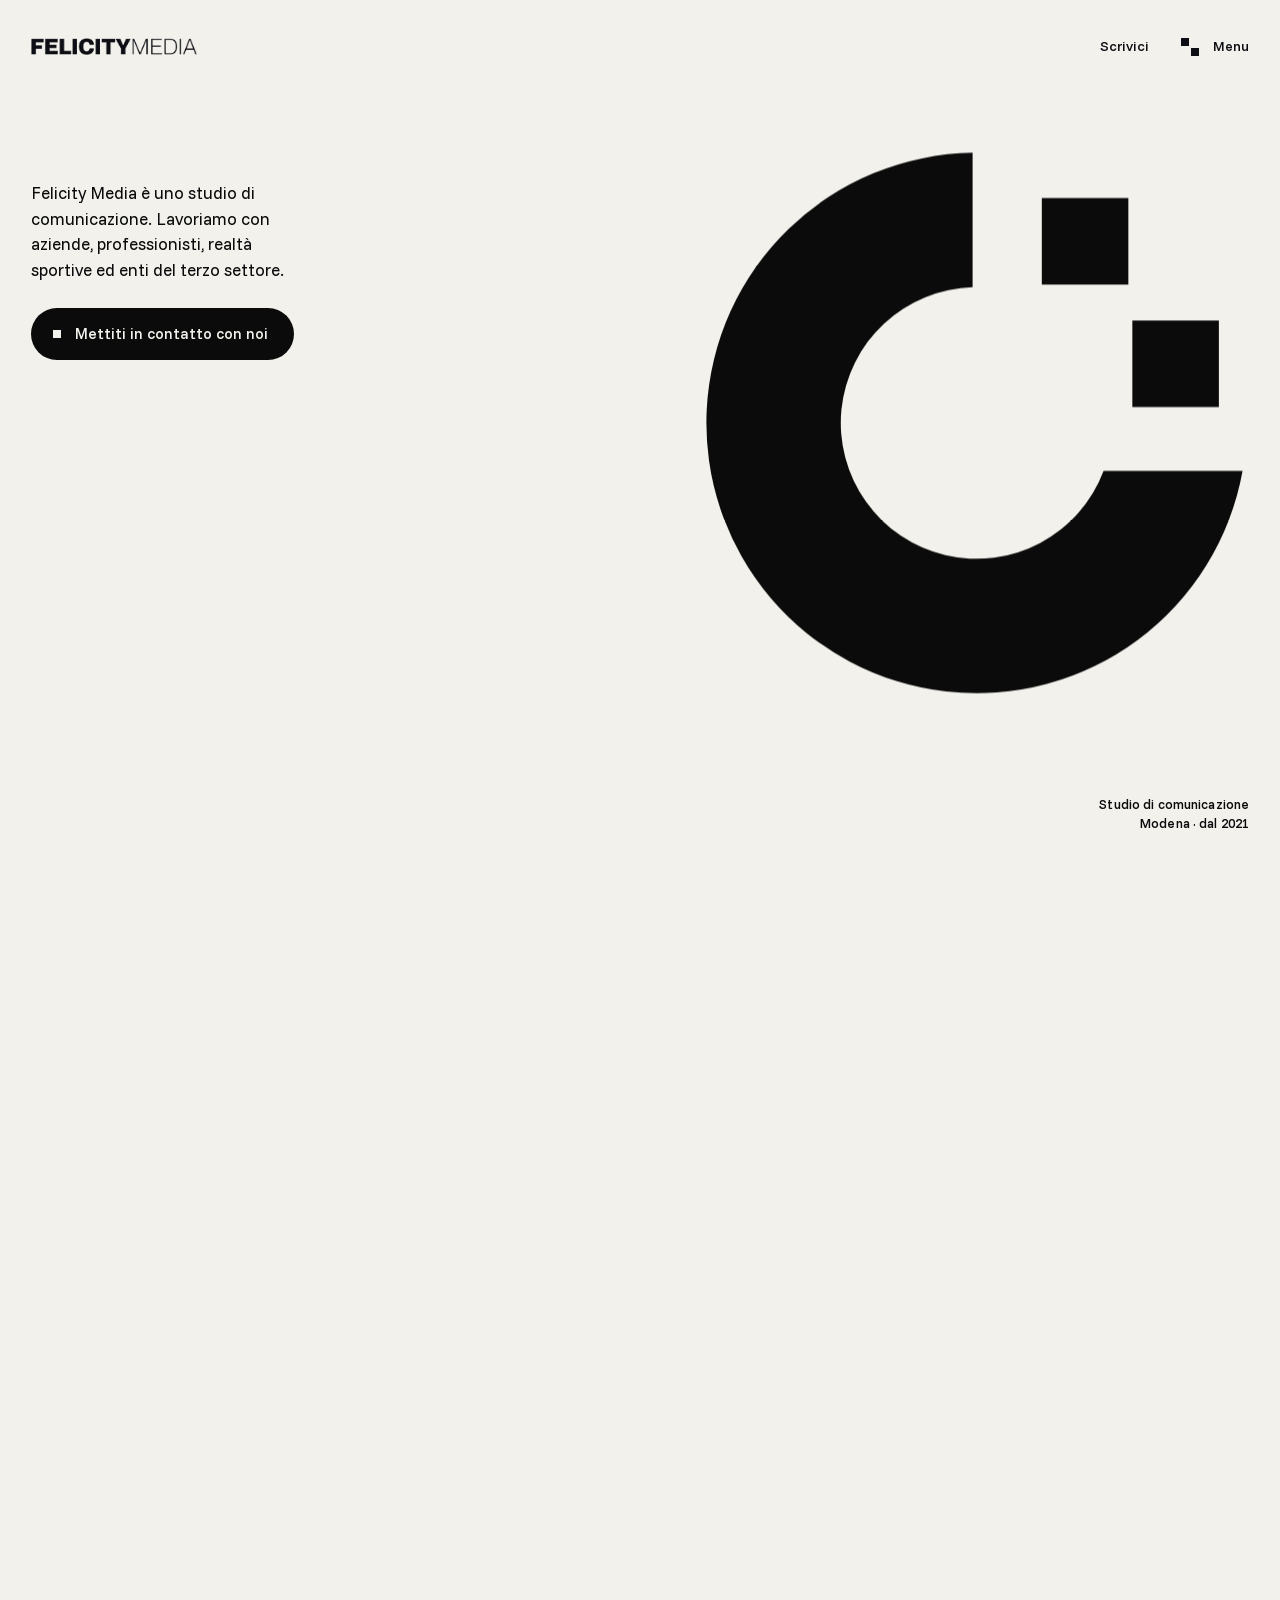
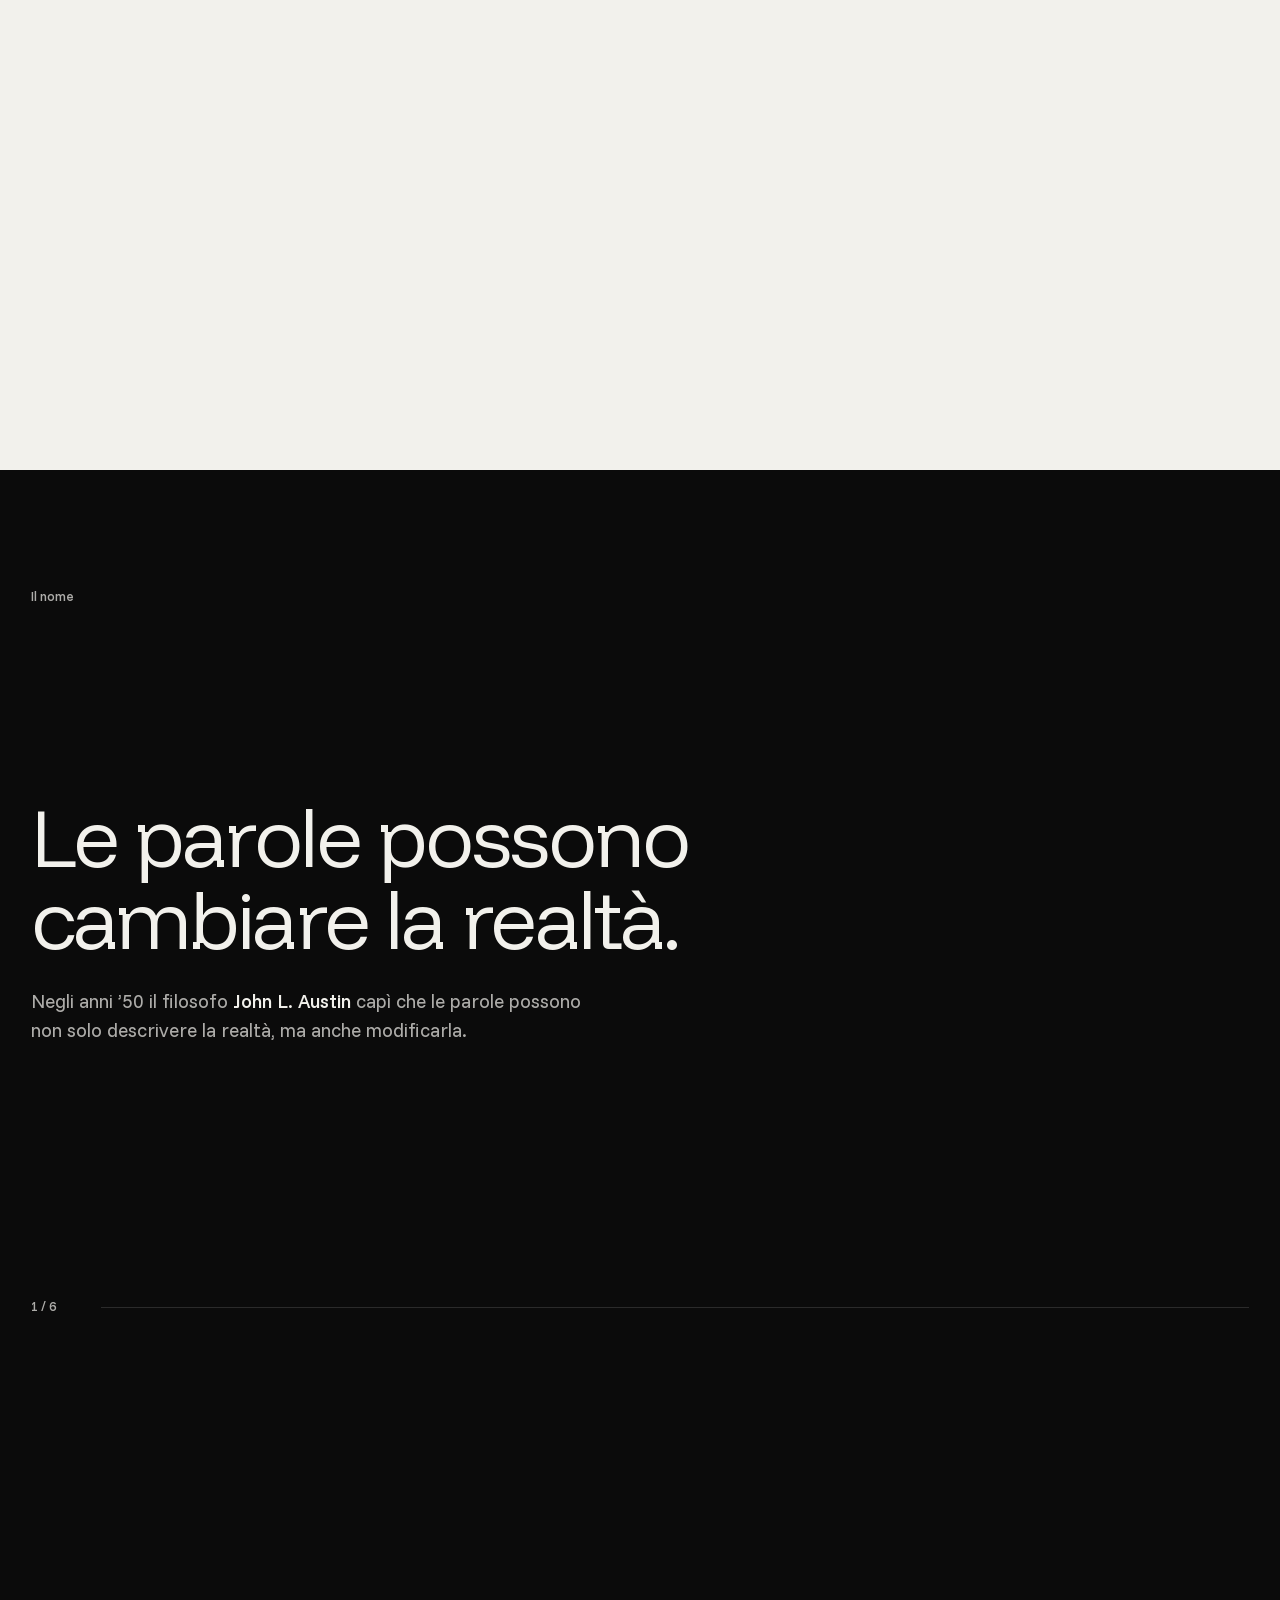
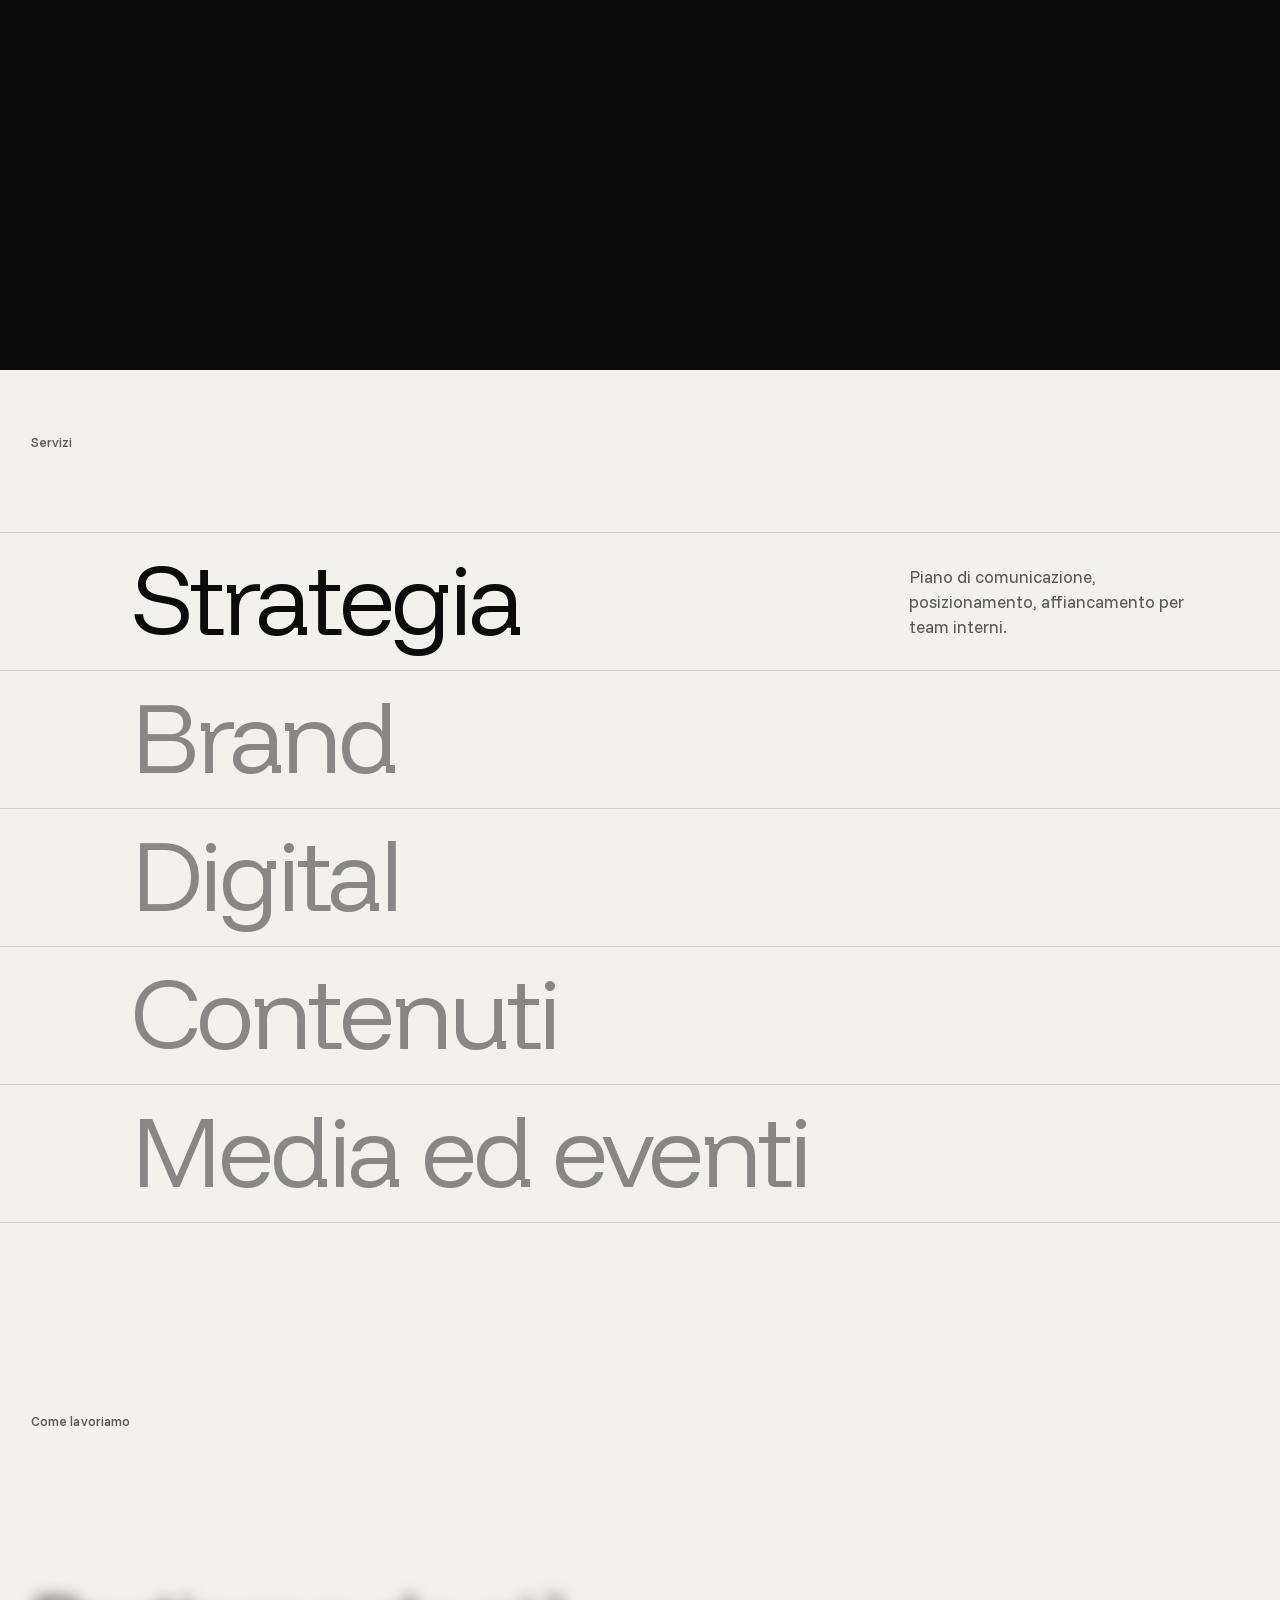
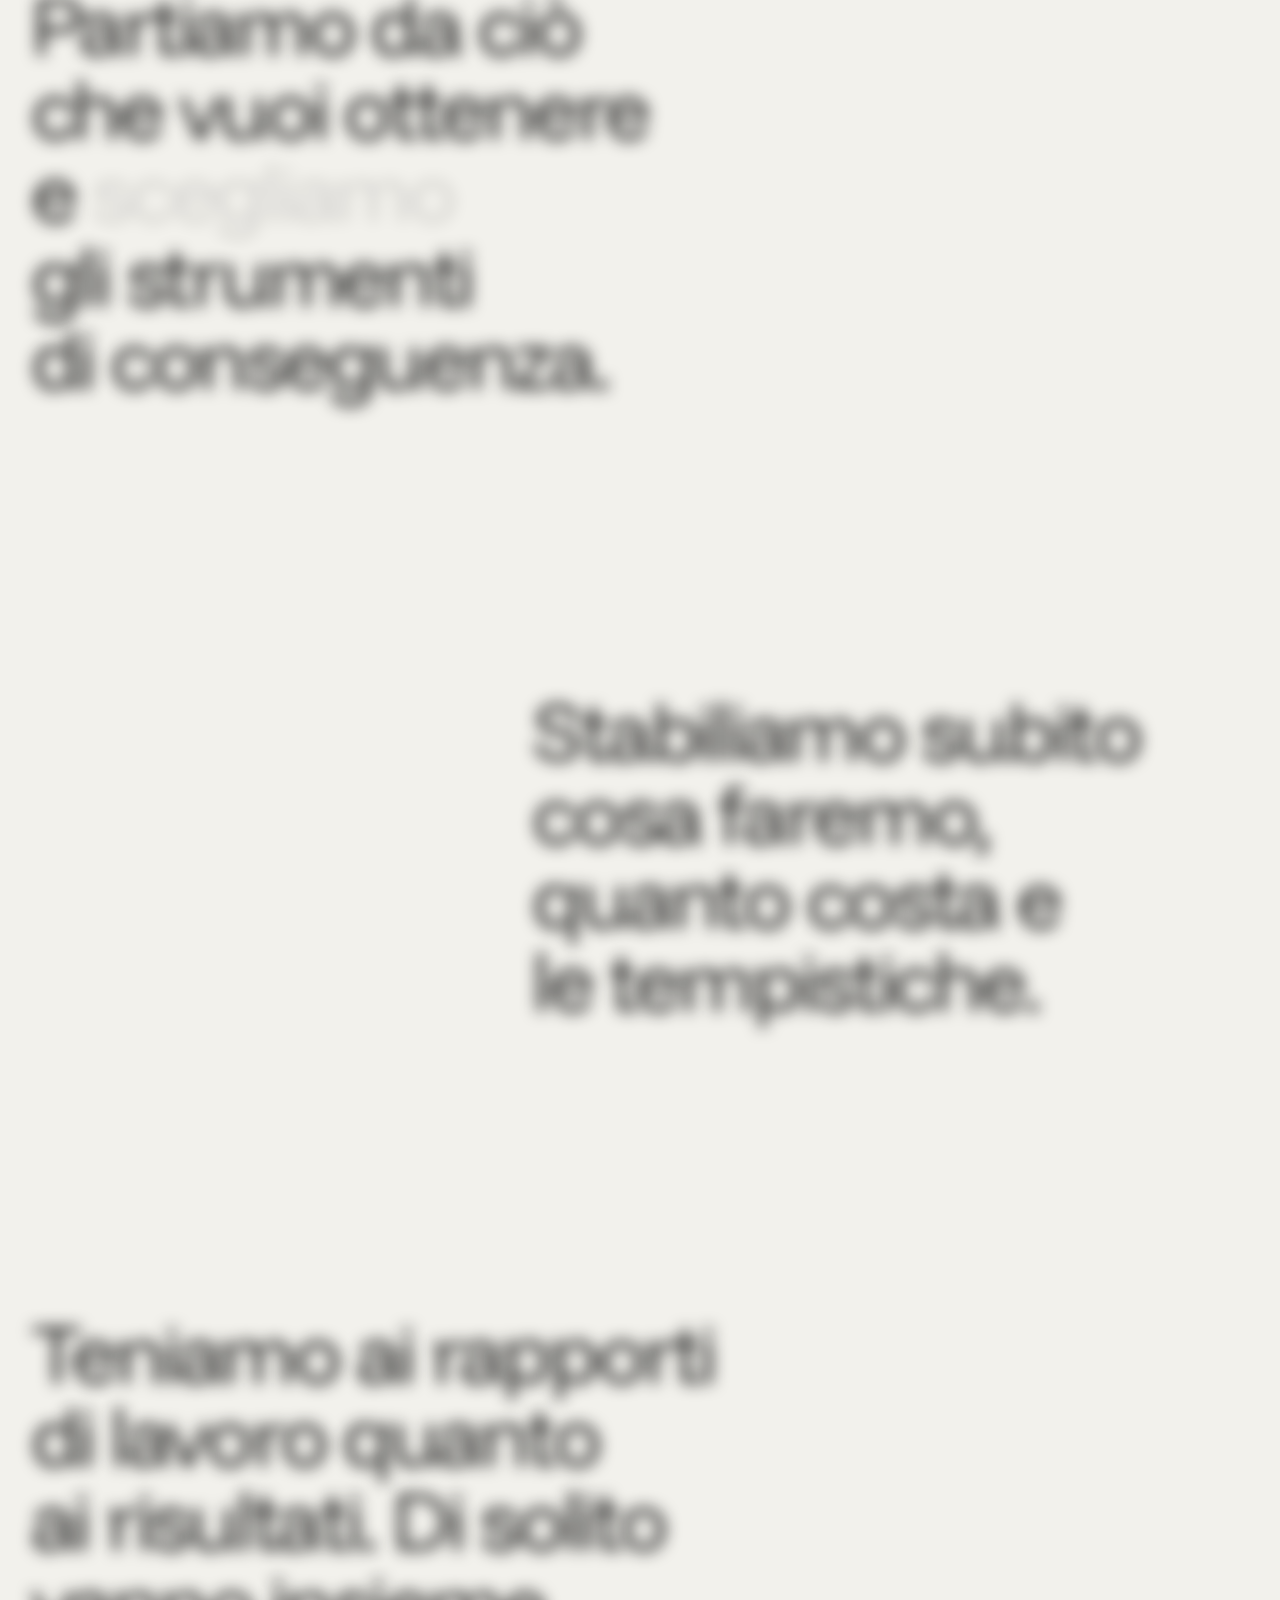
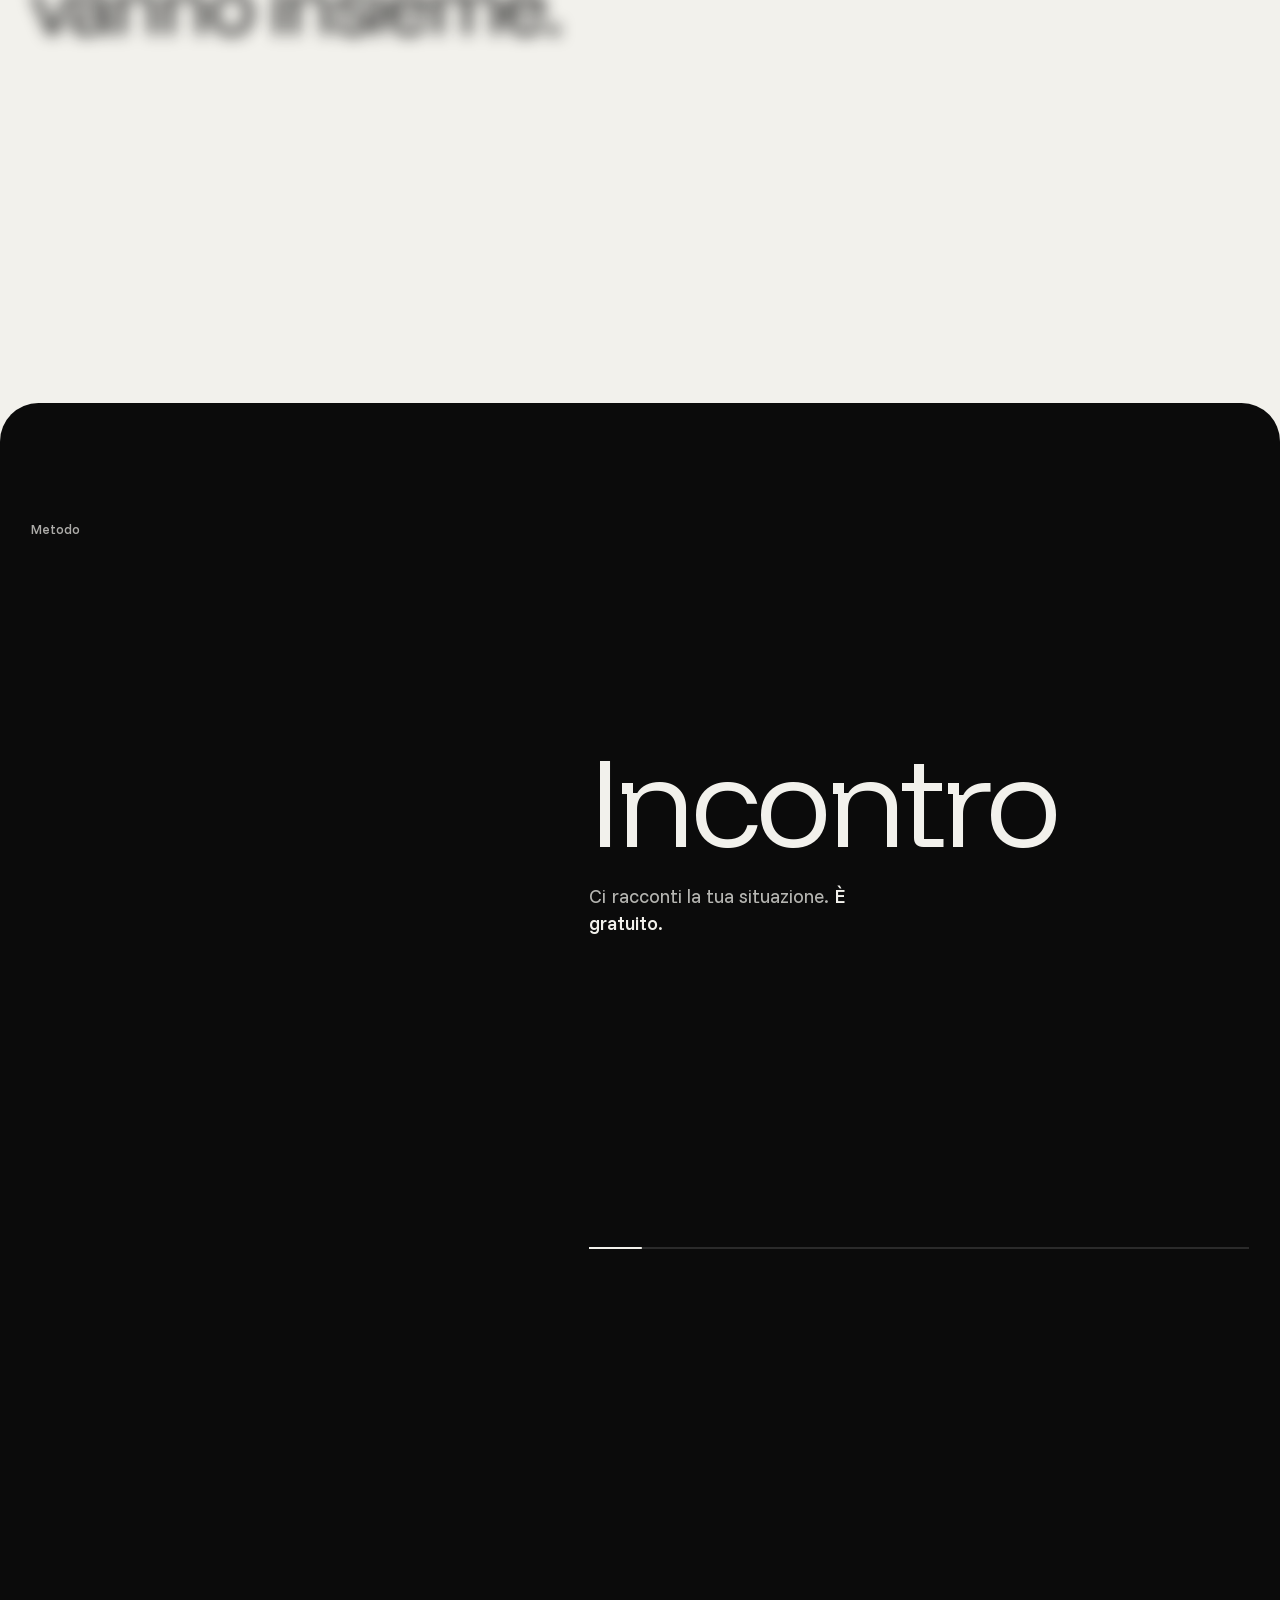
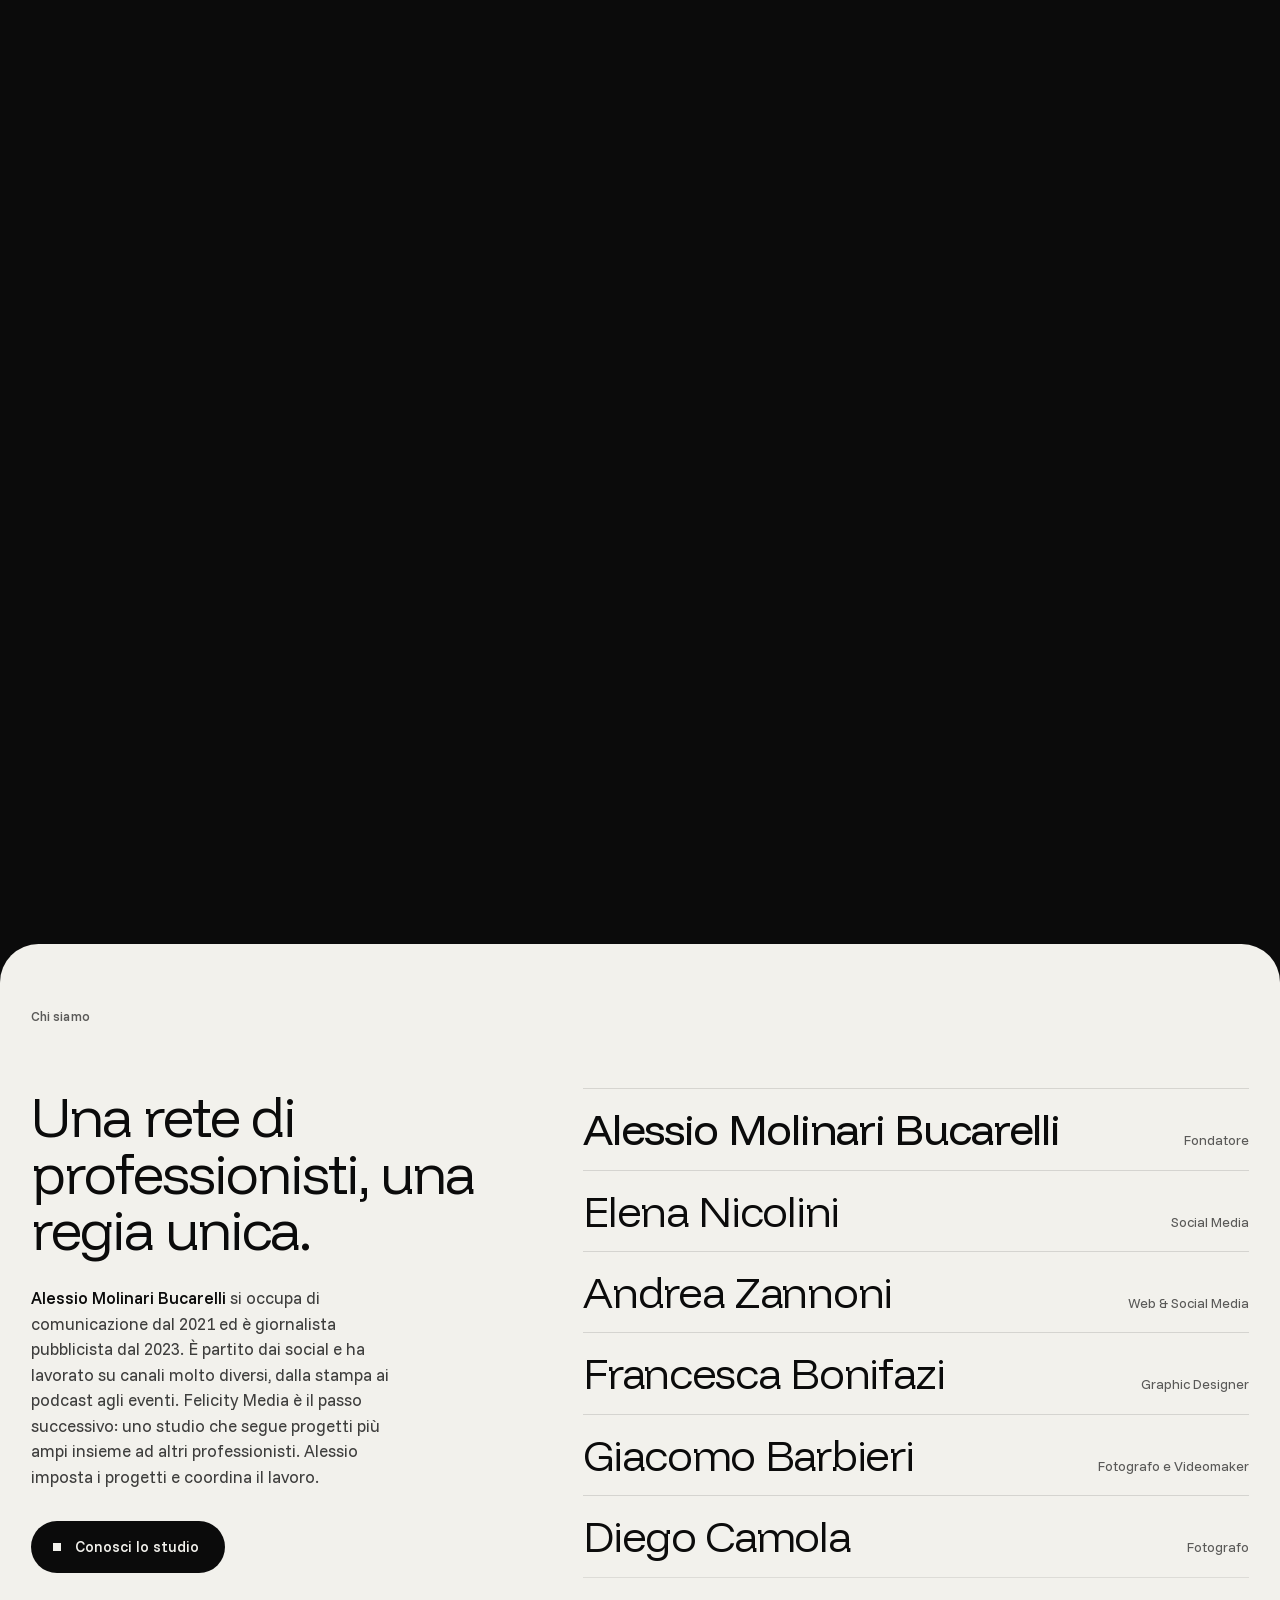
==== commit 971ae01e: "Aggiorna l'anteprima del sito" ====
--- a/index.html
+++ b/index.html
@@ -200,7 +200,7 @@
         <article class="step"><h3 class="step__word">Verifica</h3><p class="step__text">Analizziamo insieme la situazione nel tempo e decidiamo come proseguire.</p></article>
       </div></div>
       <div class="metodo__bar"><i id="metodoBar"></i></div>
-      <div class="snav metodo__nav" data-for="metodoView"><span class="snav__count tag"><span data-n>1</span> / 4</span></div>
+      <div class="snav metodo__nav" data-for="metodoView"><span class="snav__count tag"><span data-n>1</span> / 4</span><span class="snav__hint tag" data-hint>Scorri di lato</span></div>
     </div>
   </section>
 
--- a/assets/css/site.css
+++ b/assets/css/site.css
@@ -571,13 +571,13 @@
   /* home metodo: a row you swipe, the arc follows your finger */
   .metodo{height:auto}
   .metodo__stage{position:relative;height:100vh;height:100svh;min-height:620px}
-  .metodo__view{top:50%;bottom:auto;height:auto;overflow-x:auto;overflow-y:hidden;scroll-snap-type:x mandatory;scroll-padding-inline:var(--gutter);overscroll-behavior-x:contain;scrollbar-width:none;-webkit-overflow-scrolling:touch}
+  .metodo__view{top:0;bottom:0;height:auto;touch-action:pan-x pan-y;cursor:grab;overflow-x:auto;overflow-y:hidden;scroll-snap-type:x mandatory;scroll-padding-inline:var(--gutter);overscroll-behavior-x:contain;scrollbar-width:none;-webkit-overflow-scrolling:touch}
   .metodo__view::-webkit-scrollbar{display:none}
-  .metodo__track{position:relative;left:0;top:auto;bottom:auto;width:max-content;transform:none!important;align-items:flex-start;padding:0 var(--gutter);gap:calc(var(--gutter)*2)}
-  .step{width:calc(100vw - var(--gutter)*2);scroll-snap-align:start}
+  .metodo__track{position:relative;left:0;top:auto;bottom:auto;height:100%;width:max-content;transform:none!important;align-items:flex-start;padding:0 var(--gutter);gap:calc(var(--gutter)*2)}
+  .step{width:calc(100vw - var(--gutter)*2);height:100%;padding-top:50vh;padding-top:50svh;scroll-snap-align:start}
   .step__word{font-size:15vw;margin-bottom:14px}
   .metodo__bar{bottom:calc(clamp(24px,5vh,44px) + 32px)}
-  .metodo__nav{display:flex;position:absolute;left:var(--gutter);right:var(--gutter);bottom:clamp(24px,5vh,44px);justify-content:space-between;z-index:3;color:var(--paper)}
+  .metodo__nav{display:flex;position:absolute;left:var(--gutter);right:var(--gutter);bottom:clamp(24px,5vh,44px);justify-content:space-between;z-index:3;color:var(--paper);pointer-events:none}
   /* page hero */
   .phero{height:150vh}
   .phero__face{--fw:150vw;left:calc(60vw - var(--fw)/2);top:calc(36% - var(--fw)/2)}
@@ -695,3 +695,12 @@
 html body #iubenda-cs-banner .iubenda-cs-container,html body #iubenda-cs-banner .iubenda-cs-content{background:var(--ink)!important;color:var(--paper)!important;font-family:var(--font-text)!important;border-radius:0!important}
 html body #iubenda-cs-banner .iubenda-cs-accept-btn,html body #iubenda-cs-banner .iubenda-cs-reject-btn{background:var(--paper)!important;color:var(--ink)!important;border-radius:999px!important}
 html body #iubenda-cs-banner .iubenda-cs-customize-btn{background:transparent!important;color:var(--paper)!important;box-shadow:inset 0 0 0 1px var(--paper-35)!important;border-radius:999px!important}
+
+/* the whole method section can be swiped, the logo included */
+@media (max-width:820px){
+  .metodo__view.is-dragging{cursor:grabbing;scroll-snap-type:none;user-select:none}
+  .metodo__bar{pointer-events:none}
+  .metodo__label{pointer-events:none}
+  .snav__hint{color:var(--paper-60);transition:opacity .4s var(--ease)}
+  .snav__hint.is-off{opacity:0}
+}
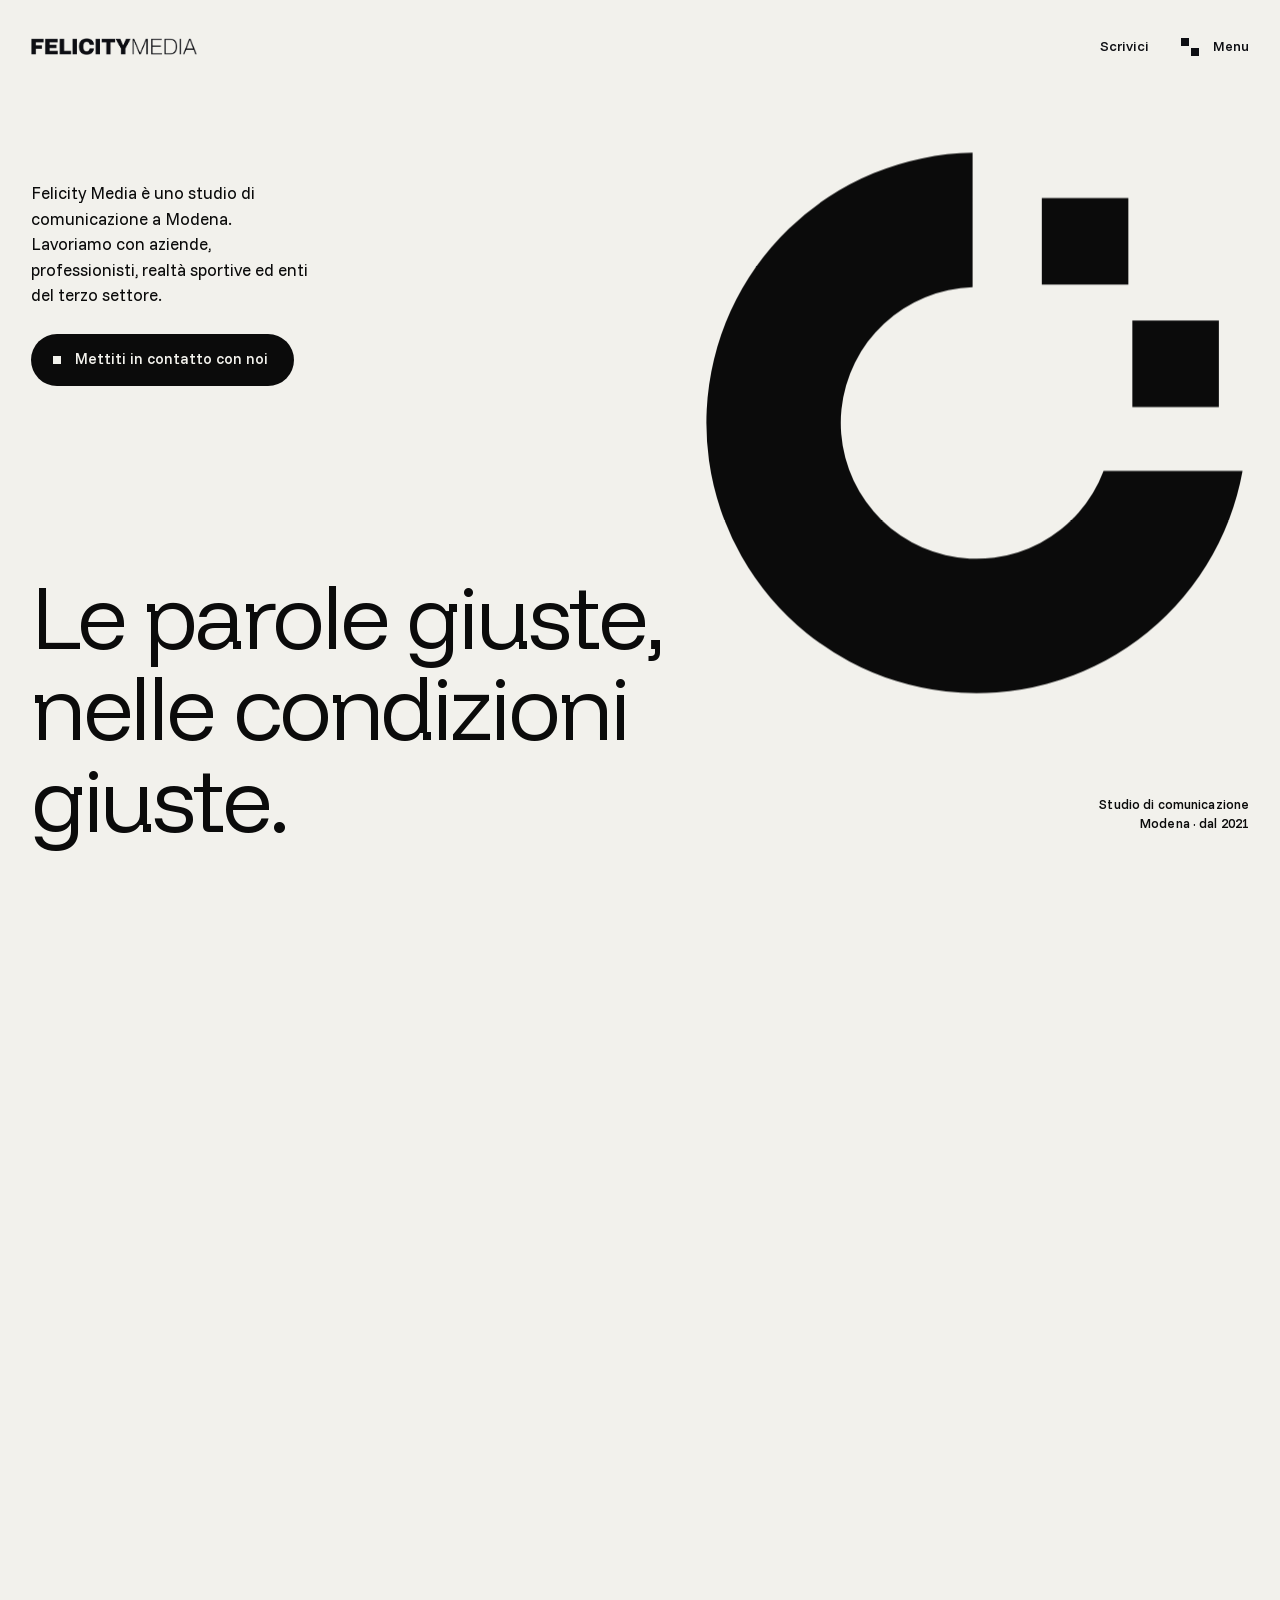
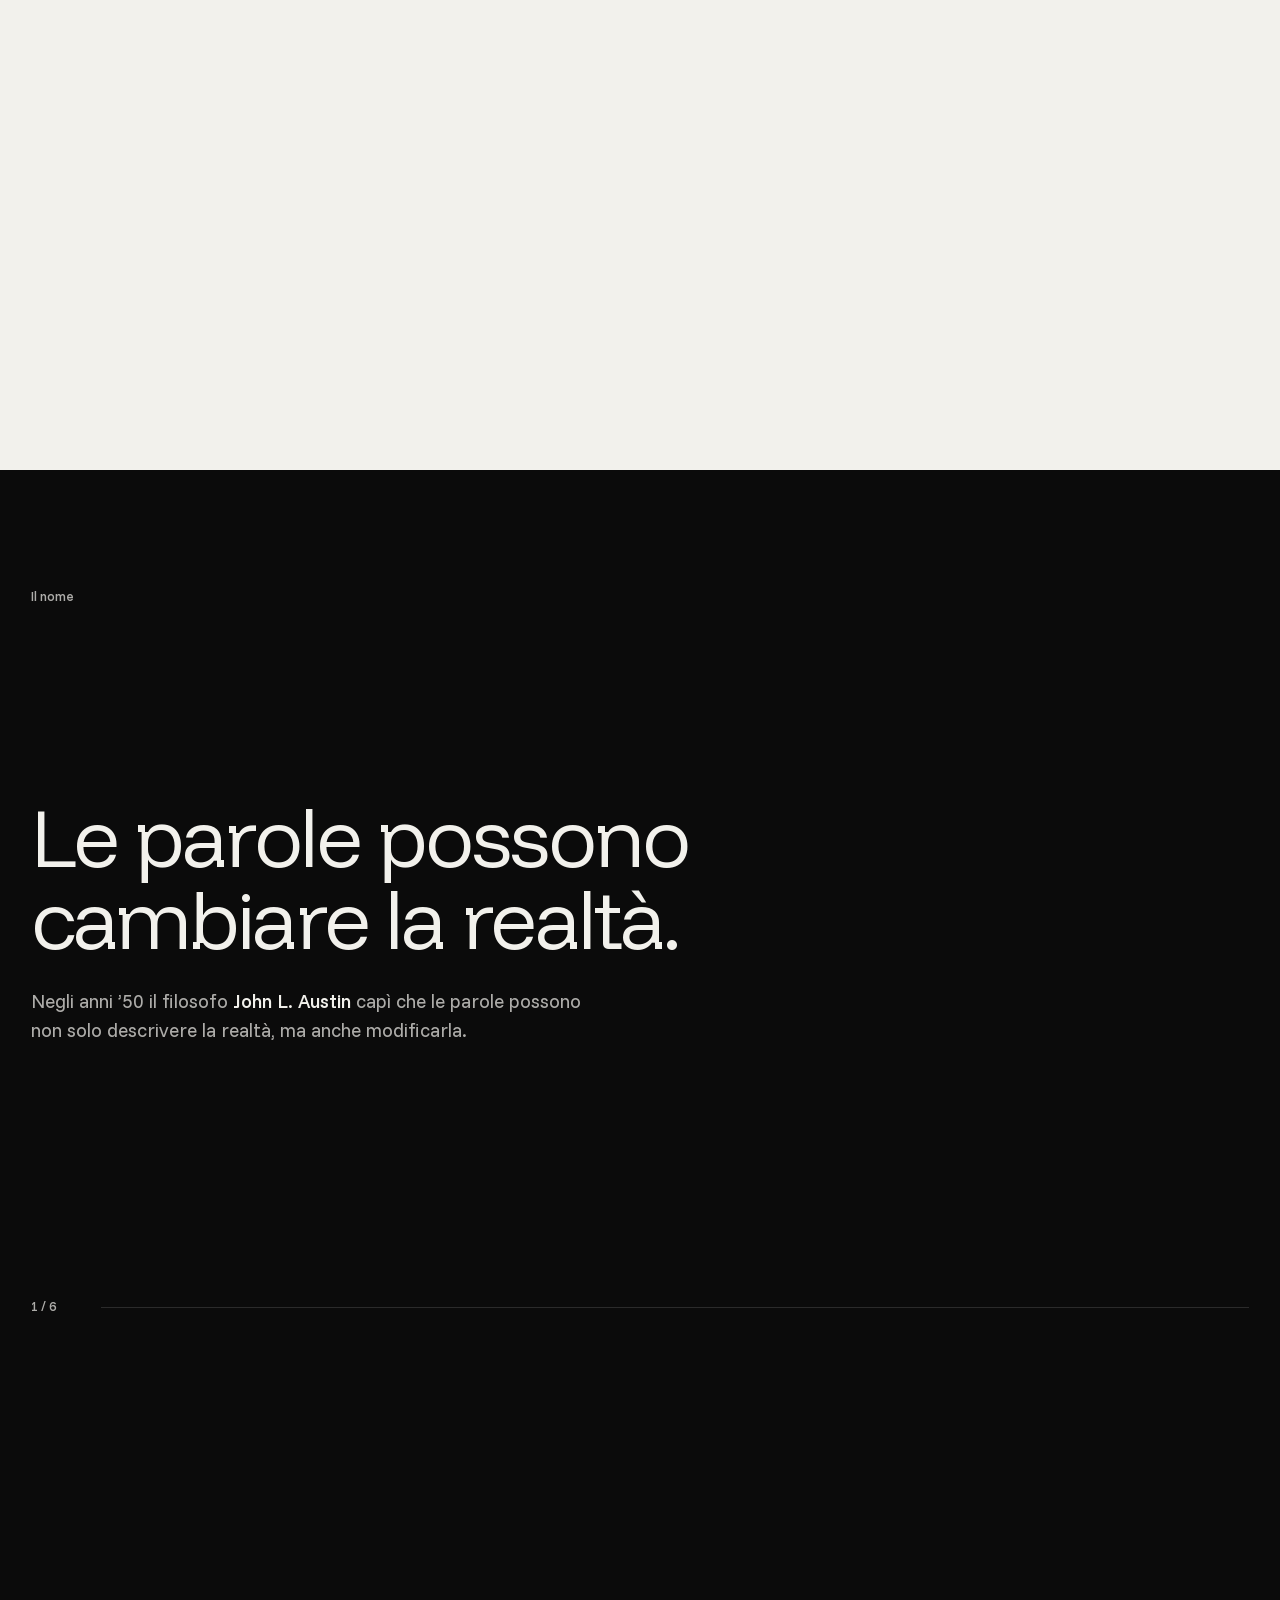
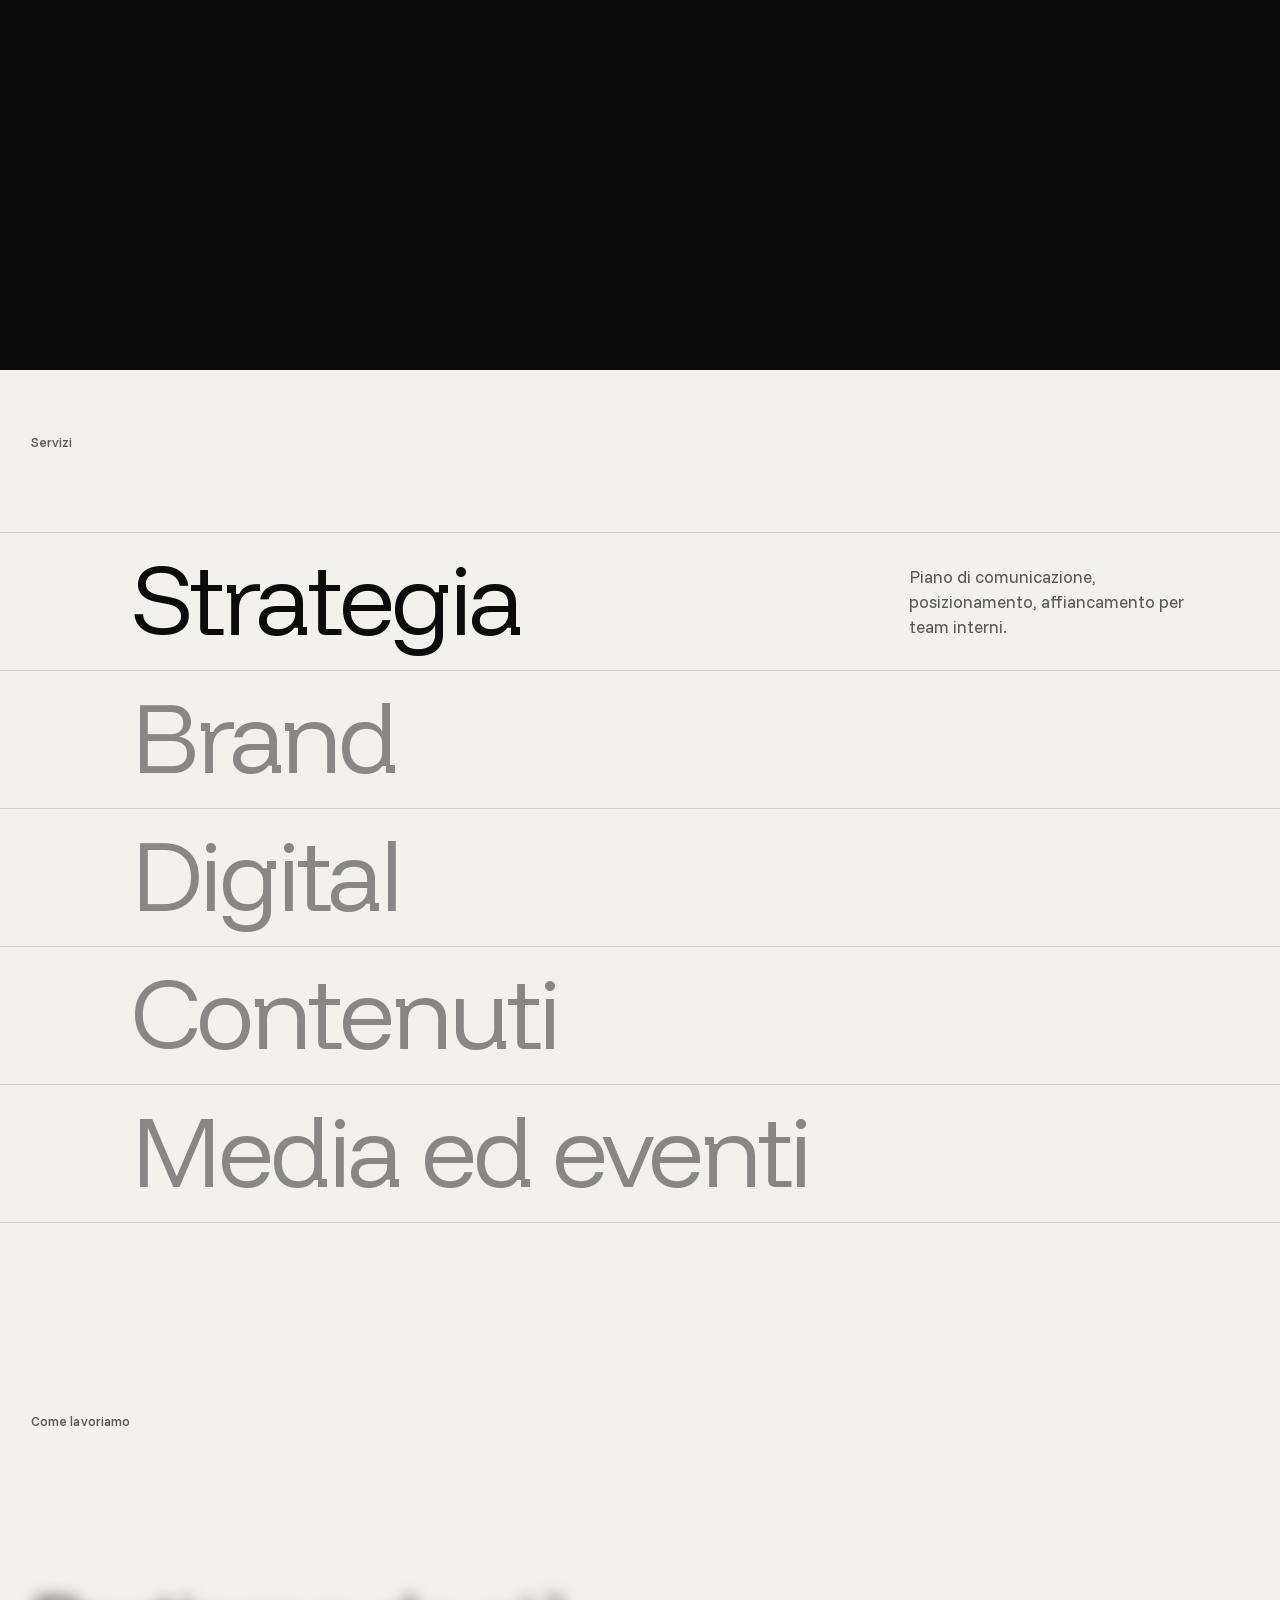
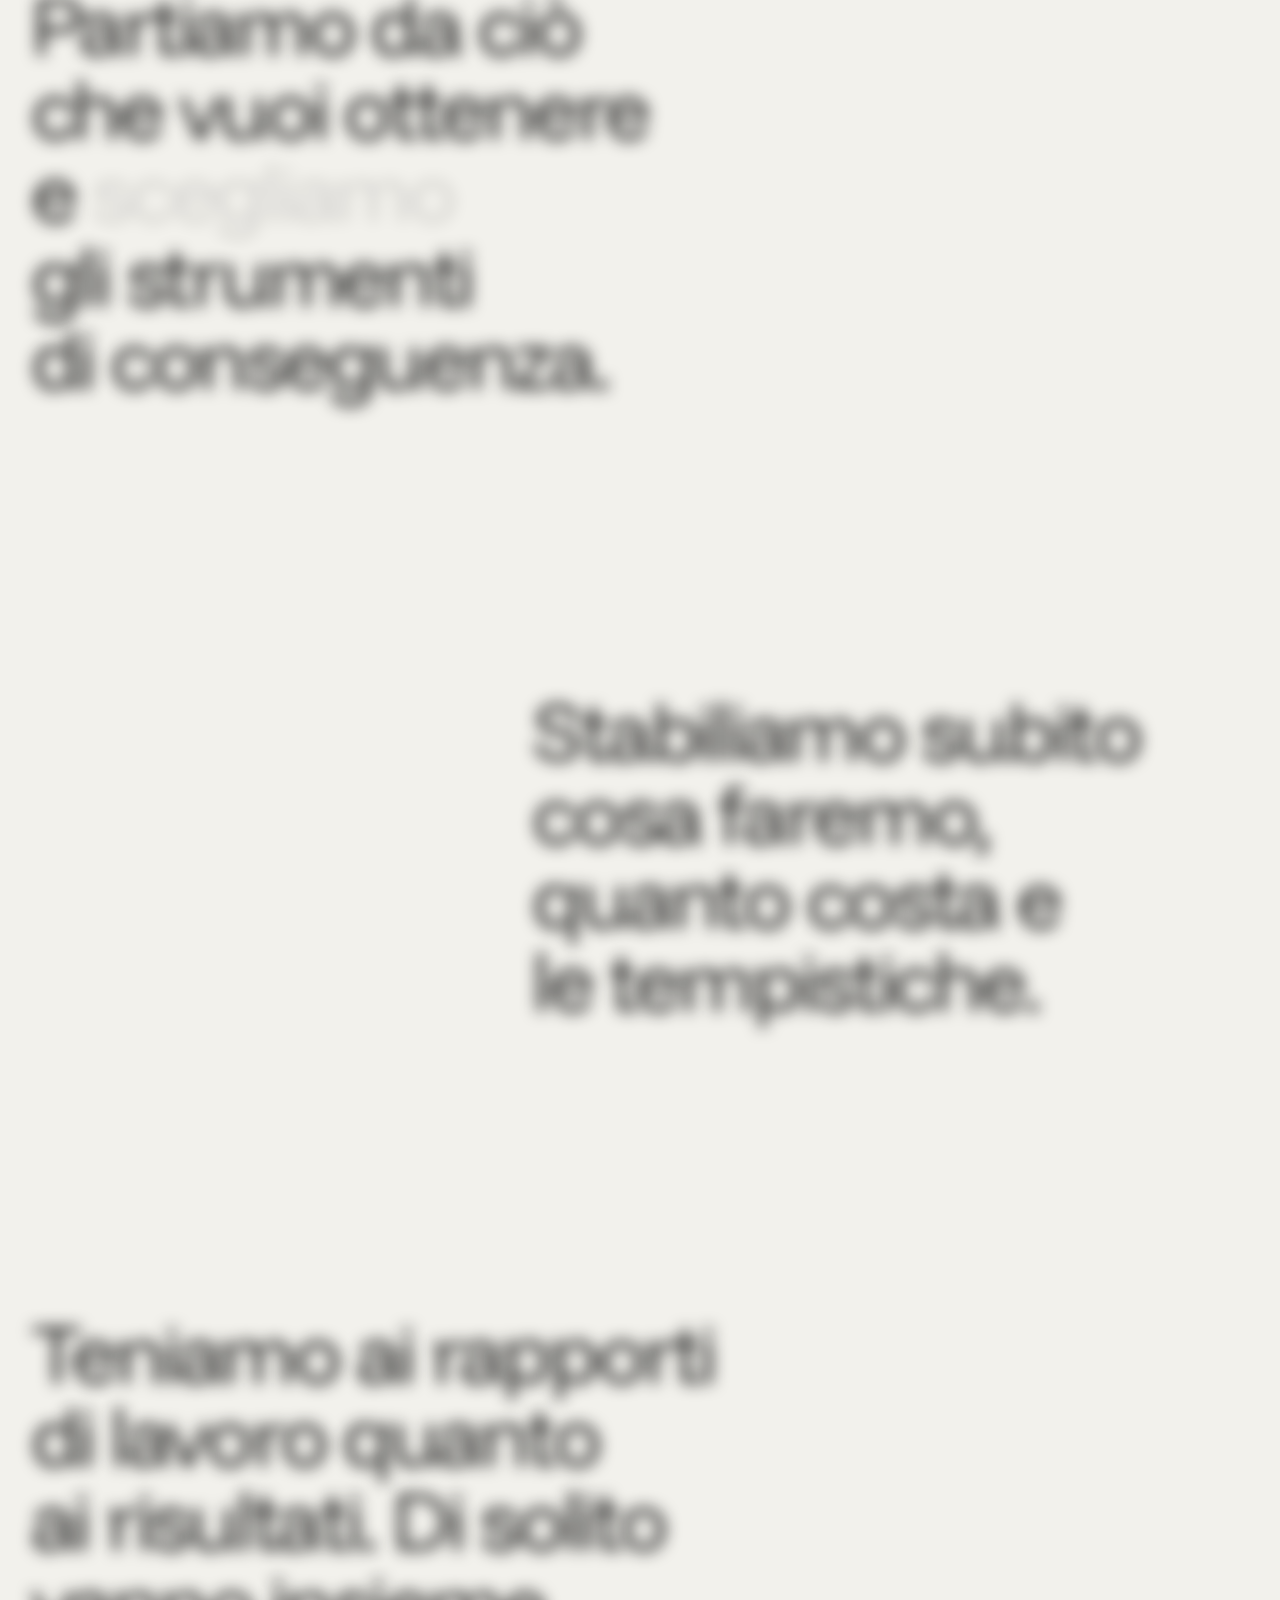
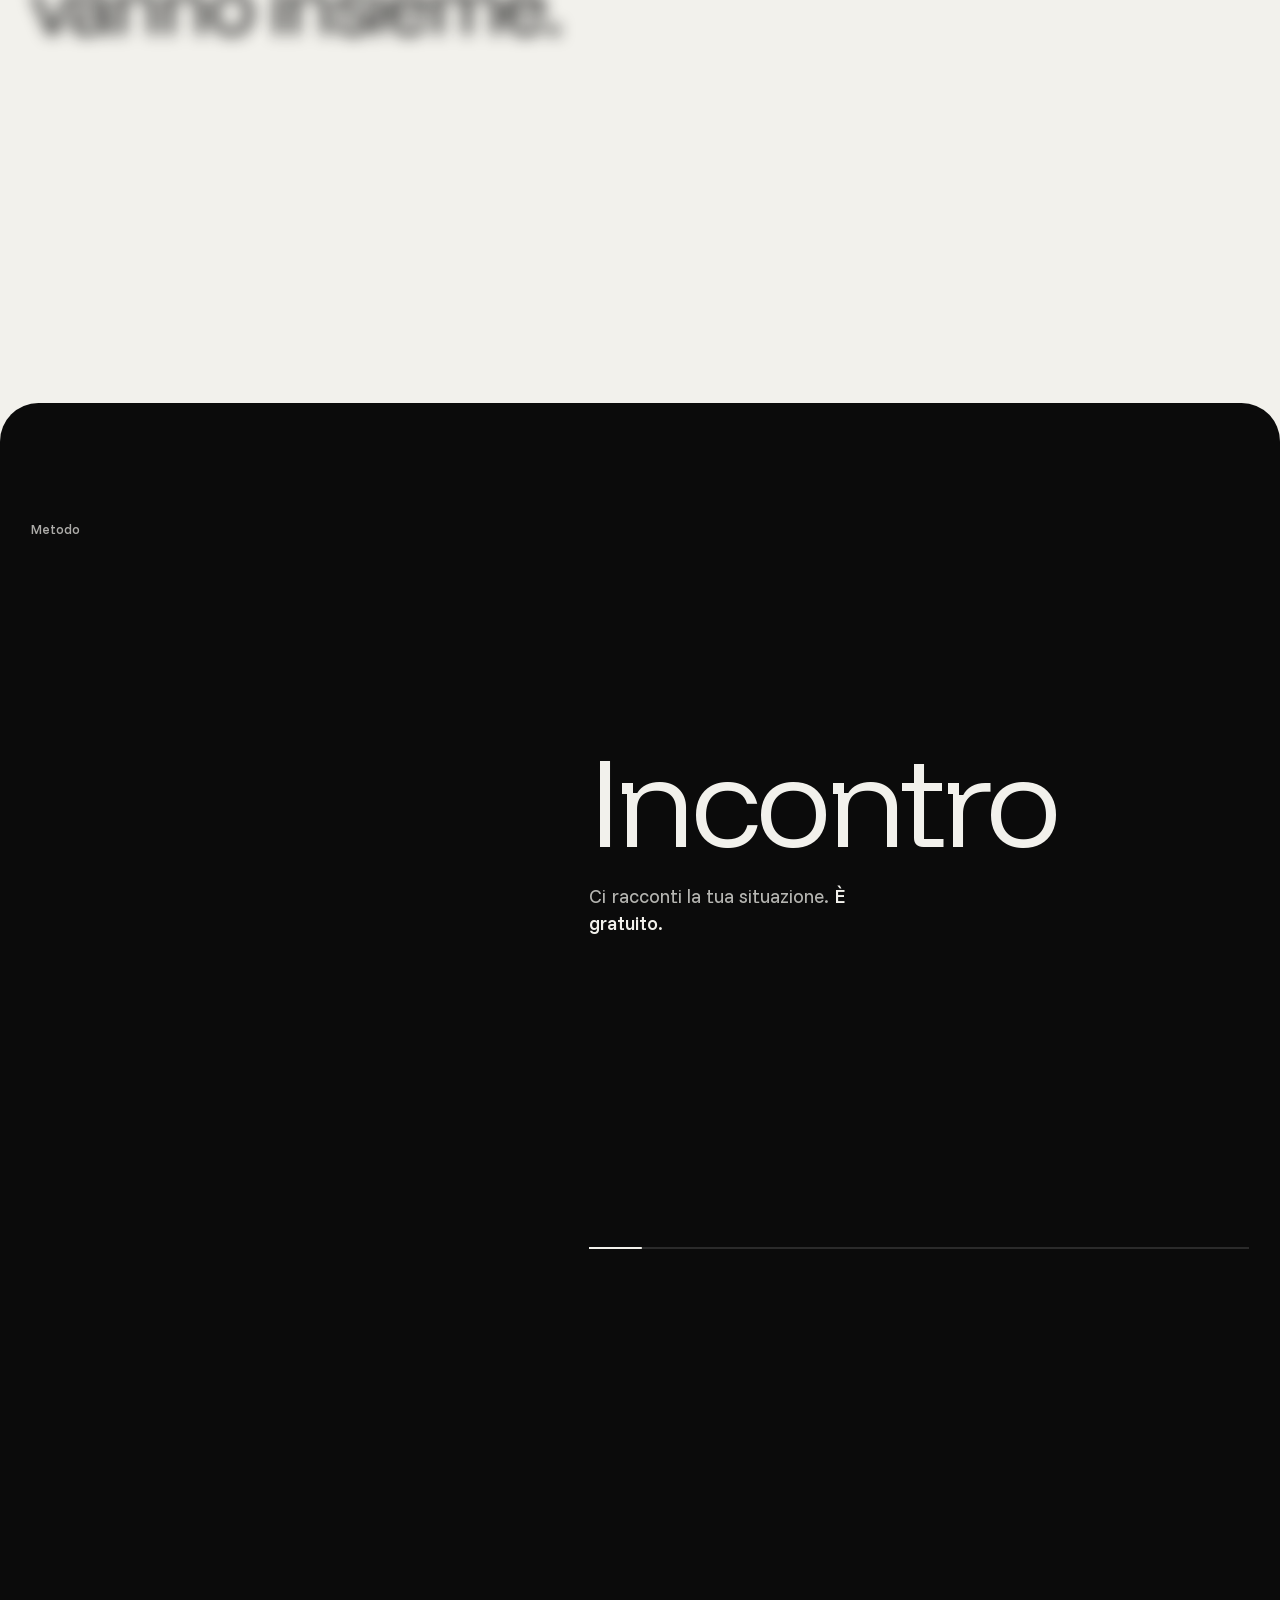
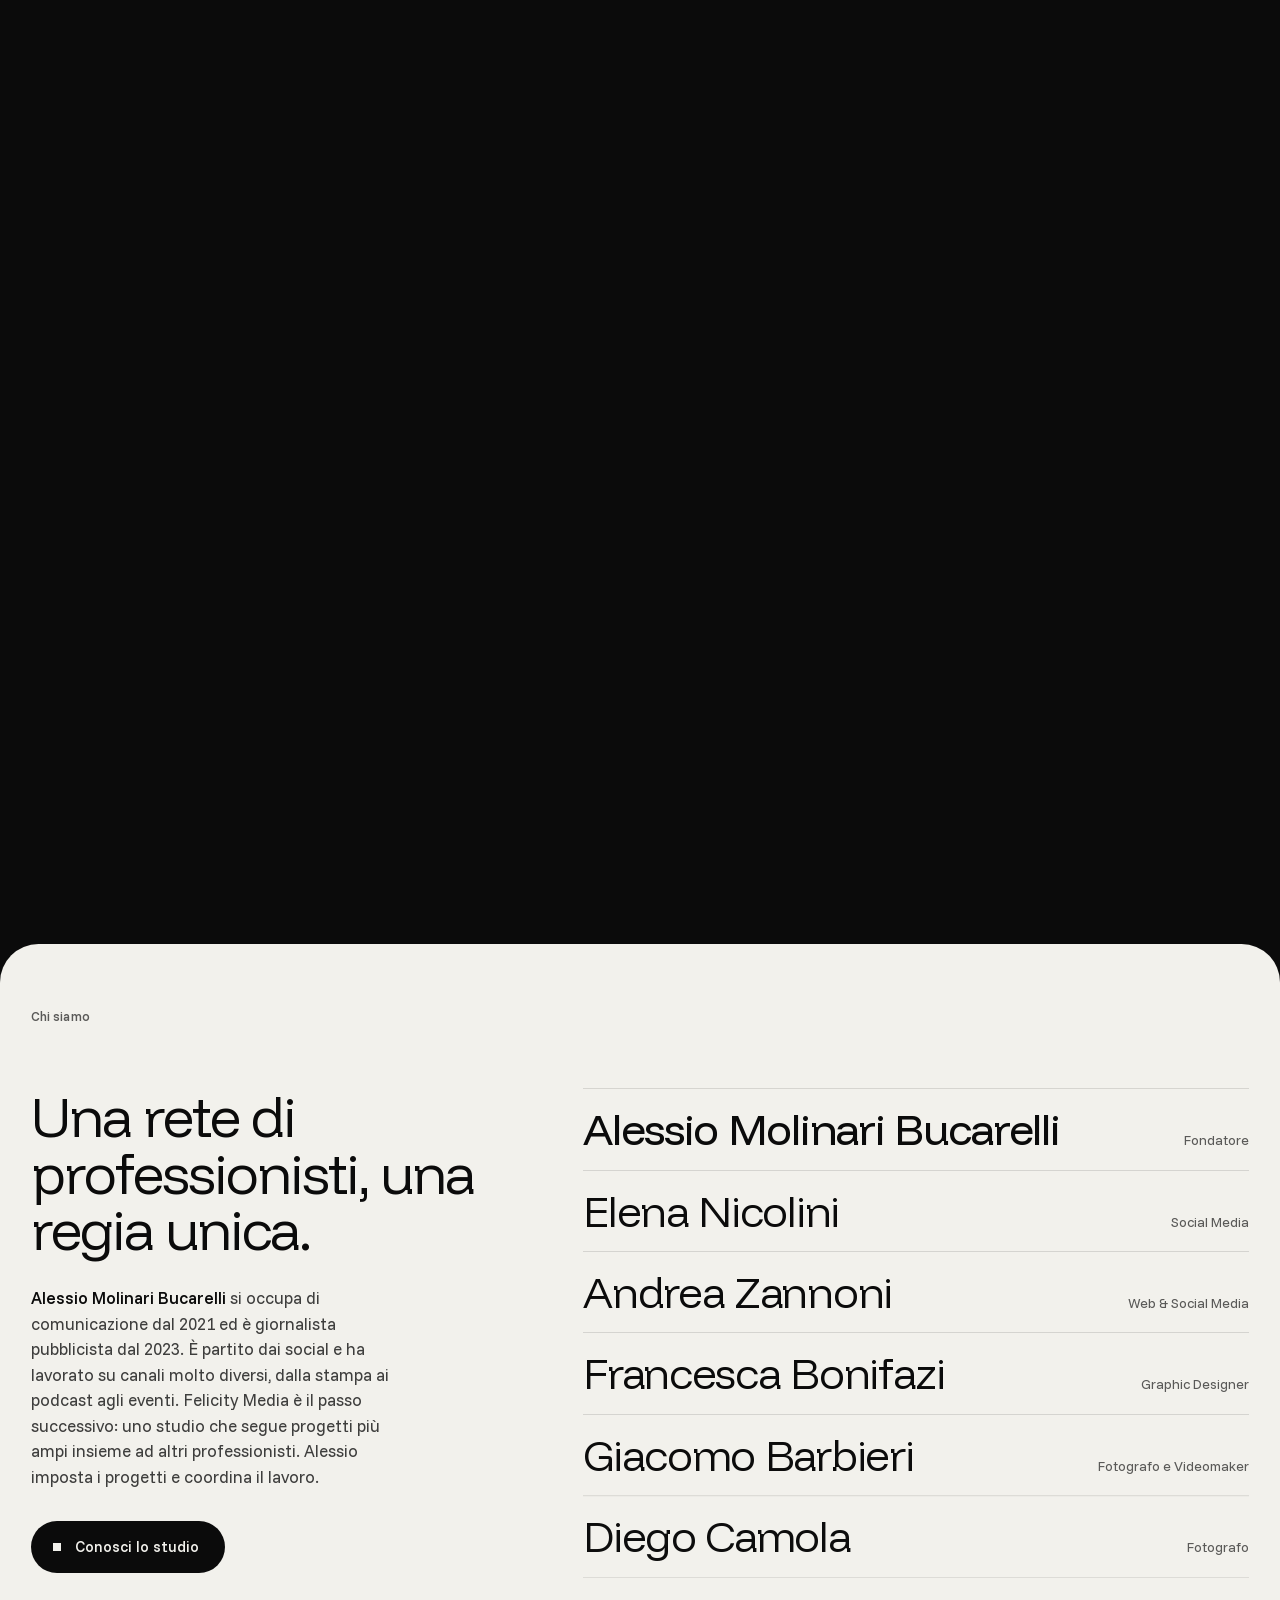
==== commit 9093aadf: "Aggiorna l'anteprima del sito" ====
--- a/index.html
+++ b/index.html
@@ -3,21 +3,27 @@
 <head>
 <meta charset="utf-8">
 <meta name="viewport" content="width=device-width, initial-scale=1, viewport-fit=cover">
-<title>Felicity Media · Studio di comunicazione a Modena</title>
-<meta name="description" content="Felicity Media è uno studio di comunicazione. Lavoriamo con aziende, professionisti, realtà sportive ed enti del terzo settore.">
+<title>Felicity Media · Studio e agenzia di comunicazione a Modena</title>
+<meta name="description" content="Studio di comunicazione a Modena: strategia, brand, digital, contenuti, media ed eventi per aziende, professionisti, realtà sportive e terzo settore.">
 <meta name="theme-color" content="#0b0b0b">
 <meta name="robots" content="noindex, nofollow">
-<meta property="og:title" content="Felicity Media · Studio di comunicazione a Modena">
-<meta property="og:description" content="Felicity Media è uno studio di comunicazione. Lavoriamo con aziende, professionisti, realtà sportive ed enti del terzo settore.">
+<meta property="og:title" content="Felicity Media · Studio e agenzia di comunicazione a Modena">
+<meta property="og:description" content="Studio di comunicazione a Modena: strategia, brand, digital, contenuti, media ed eventi per aziende, professionisti, realtà sportive e terzo settore.">
 <meta property="og:type" content="website">
+<meta property="og:site_name" content="Felicity Media">
+<meta property="og:url" content="https://felicitymedia.it/">
 <meta property="og:locale" content="it_IT">
 <meta property="og:image" content="https://andreazannoni922-beep.github.io/felicity-media-anteprima/assets/og.png">
 <meta property="og:image:width" content="1200">
 <meta property="og:image:height" content="630">
+<meta property="og:image:alt" content="Felicity Media, studio di comunicazione a Modena">
 <meta name="twitter:card" content="summary_large_image">
 <link rel="apple-touch-icon" href="assets/touch-icon.png">
-<link rel="icon" type="image/svg+xml" href="data:image/svg+xml,%3Csvg xmlns='http://www.w3.org/2000/svg' viewBox='280 280 440 440'%3E%3Cpath d='M497 297 A203 203 0 1 0 699.8 536 L595.4 536 A102 102 0 1 1 497 398 Z'/%3E%3Crect x='549' y='331' width='65' height='65'/%3E%3Crect x='617' y='423' width='65' height='65'/%3E%3C/svg%3E">
-<script type="application/ld+json">{"@context":"https://schema.org","@type":"ProfessionalService","name":"Felicity Media","description":"Studio di comunicazione: strategia, brand, digital, contenuti, media ed eventi.","founder":{"@type":"Person","name":"Alessio Molinari Bucarelli"},"vatID":"IT04032230261","email":"info@felicitymedia.it","telephone":"+393707180340","address":{"@type":"PostalAddress","addressLocality":"Modena","addressCountry":"IT"},"areaServed":"IT","knowsAbout":["Strategia di comunicazione","Brand identity","Social media","Campagne Meta e Google","Siti web","Ufficio stampa","Comunicazione per eventi"]}</script>
+<link rel="icon" type="image/png" sizes="48x48" href="assets/favicon-48.png">
+<link rel="icon" type="image/svg+xml" href="assets/favicon.svg">
+<link rel="preload" href="assets/fonts/FunnelDisplay-latin-B50WF7FG.woff2" as="font" type="font/woff2" crossorigin>
+<link rel="preload" href="assets/fonts/FunnelSans-latin-OpNIno8D.woff2" as="font" type="font/woff2" crossorigin>
+<script type="application/ld+json">{"@context":"https://schema.org","@graph":[{"@type":"WebPage","@id":"https://felicitymedia.it/#pagina","url":"https://felicitymedia.it/","name":"Felicity Media · Studio e agenzia di comunicazione a Modena","description":"Studio di comunicazione a Modena: strategia, brand, digital, contenuti, media ed eventi per aziende, professionisti, realtà sportive e terzo settore.","inLanguage":"it-IT","isPartOf":{"@id":"https://felicitymedia.it/#sito"},"about":{"@id":"https://felicitymedia.it/#studio"}},{"@type":"LocalBusiness","@id":"https://felicitymedia.it/#studio","name":"Felicity Media","url":"https://felicitymedia.it/","logo":{"@type":"ImageObject","url":"https://felicitymedia.it/wp-content/themes/felicity-media/assets/logo-512.png","width":512,"height":512},"image":"https://felicitymedia.it/wp-content/themes/felicity-media/assets/og.png","description":"Studio di comunicazione a Modena. Lavora con aziende, professionisti, realtà sportive ed enti del terzo settore su strategia, brand, digital, contenuti, media ed eventi.","founder":{"@id":"https://felicitymedia.it/#alessio-molinari-bucarelli"},"member":[{"@id":"https://felicitymedia.it/#alessio-molinari-bucarelli"},{"@type":"Person","name":"Elena Nicolini","jobTitle":"Social Media"},{"@type":"Person","name":"Andrea Zannoni","jobTitle":"Web & Social Media"},{"@type":"Person","name":"Francesca Bonifazi","jobTitle":"Graphic Designer"},{"@type":"Person","name":"Giacomo Barbieri","jobTitle":"Fotografo e Videomaker"},{"@type":"Person","name":"Diego Camola","jobTitle":"Fotografo"},{"@type":"Person","name":"Sara Cigarini","jobTitle":"Social Media & Content"}],"vatID":"IT04032230261","email":"info@felicitymedia.it","telephone":"+393707180340","address":{"@type":"PostalAddress","addressLocality":"Modena","addressRegion":"MO","addressCountry":"IT"},"areaServed":{"@type":"City","name":"Modena"},"knowsAbout":["Piano di comunicazione","Posizionamento","Logo e identità visiva","Naming","Tono di voce","Social media","Campagne Meta e Google","Siti web e landing page","Newsletter","SEO","Fotografia","Video","Grafica","Ufficio stampa e PR","Comunicazione per eventi","Collaborazioni con creator"]},{"@type":"Person","@id":"https://felicitymedia.it/#alessio-molinari-bucarelli","name":"Alessio Molinari Bucarelli","jobTitle":"Fondatore di Felicity Media","description":"Si occupa di comunicazione dal 2021 ed è giornalista pubblicista dal 2023. Ha lavorato con più di 50 realtà tra imprese, professionisti e società sportive.","worksFor":{"@id":"https://felicitymedia.it/#studio"}},{"@type":"WebSite","@id":"https://felicitymedia.it/#sito","url":"https://felicitymedia.it/","name":"Felicity Media","inLanguage":"it-IT","publisher":{"@id":"https://felicitymedia.it/#studio"}}]}</script>
 <link rel="stylesheet" href="assets/css/site.css">
 <script>document.documentElement.classList.add("js");try{if(sessionStorage.getItem("fm-seen"))document.documentElement.classList.add("seen")}catch(e){}</script>
 </head>
@@ -66,14 +72,14 @@
     <p class="menu__info tag">Studio di comunicazione<br>Modena</p>
   </div>
 </nav>
-<nav class="vswitch" id="vswitch" aria-label="Versioni della sezione Il nome"><span>Il nome</span><a href="?nome=a#nome">A</a><a href="?nome=b#nome">B</a><a href="?nome=c#nome">C</a></nav>
+
 <main id="main" tabindex="-1">
 <!-- HERO -->
   <section class="hero" id="hero" data-gl="anchor:.hero__face" data-fill="intro" data-bg="paper">
     <div class="hero__stage">
       <div class="hero__face" data-anchor></div>
       <div class="hero__copy">
-        <p class="hero__sub">Felicity Media è uno studio di comunicazione. Lavoriamo con aziende, professionisti, realtà sportive ed enti del terzo settore.</p>
+        <p class="hero__sub">Felicity Media è uno studio di comunicazione a Modena. Lavoriamo con aziende, professionisti, realtà sportive ed enti del terzo settore.</p>
         <a class="btn" href="contatti.html"><span class="btn__px"></span>Mettiti in contatto con noi</a>
       </div>
       <h1 class="hero__title" id="heroTitle"><span class="ln"><span>Le parole giuste,</span></span><span class="ln"><span>nelle condizioni</span></span><span class="ln"><span>giuste.</span></span></h1>
@@ -103,7 +109,7 @@
       </article>
       <article class="ch ch--ex">
         <p class="ch__small">Un esempio è la frase</p>
-        <h2 class="ch__quote is-dim">“Vi dichiaro marito e moglie.”</h2>
+        <p class="ch__quote is-dim">“Vi dichiaro marito e moglie.”</p>
         <ul class="ch__ctx"><li><b>Chi parla</b>chi celebra il matrimonio</li><li><b>Il contesto</b>la cerimonia</li><li><b>Le persone</b>i due sposi</li></ul>
         <p class="ch__small ch__else">In ogni altro contesto, la stessa frase non avrà l’effetto desiderato.</p>
       </article>
@@ -121,56 +127,9 @@
     </div>
   </section>
 
-  <!-- 2 · IL NOME · B: one continuous story, the sentence takes the stage -->
-  <section class="nome nomeB" id="nome-b" data-variant="b" data-gl="park" data-fill="nome" data-bg="ink" hidden>
-    <div class="nomeB__col">
-      <p class="nome__label tag">Il nome</p>
-      <p class="nomeB__p blur">Negli anni ’50 il filosofo <b>John L. Austin</b> capì che le parole possono non solo descrivere la realtà, ma anche modificarla.</p>
-      <p class="nomeB__p blur">Da questa intuizione, poi sviluppata da <b>John Searle</b>, è nata la teoria degli atti linguistici.</p>
-      <p class="nomeB__p blur">Perché le parole modifichino la realtà, però, devono verificarsi le cosiddette <b>felicity conditions</b>: chi parla deve averne l’autorità, il contesto deve essere adatto, le persone coinvolte devono essere quelle giuste.</p>
-    </div>
-    <div class="nomeB__pin" id="bPin">
-      <div class="nomeB__stage">
-        <p class="tag">Un esempio è la frase</p>
-        <h2 class="nomeB__quote" id="bQuote">“Vi dichiaro marito e moglie.”</h2>
-        <div class="nomeB__lines" id="bLines">
-          <p>Se la pronuncia chi celebra il matrimonio,</p>
-          <p>durante la cerimonia</p>
-          <p>e davanti ai due sposi,</p>
-          <p>la frase li rende marito e moglie.</p>
-          <p class="else">In ogni altro contesto, la stessa frase non avrà l’effetto desiderato.</p>
-        </div>
-      </div>
-    </div>
-    <div class="nomeB__col">
-      <p class="nomeB__p blur">Per questo, un atto descrittivo come “Oggi piove” può essere vero o falso. Un atto che si propone di modificare la realtà, invece, è <b>felice</b> quando le condizioni ci sono e l’effetto si produce, <b>infelice</b> quando mancano.</p>
-      <p class="nomeB__end blur">Felicity Media si occupa di creare queste condizioni, perché la comunicazione di chi lavora insieme a&nbsp;noi sia felice.</p>
-    </div>
-  </section>
-
-  <!-- 2 · IL NOME · C: the name as a dictionary entry -->
-  <section class="nome nomeC" id="nome-c" data-variant="c" data-gl="anchor:.nomeC__face" data-fill="nome" data-bg="ink" hidden>
-    <div class="nomeC__grid">
-      <aside class="nomeC__head">
-        <p class="nome__label tag">Il nome</p>
-        <h2 class="nomeC__word">felicity conditions</h2>
-        <p class="nomeC__gram">locuzione inglese</p>
-        <p class="nomeC__tr">“condizioni di felicità” o “di buona riuscita”</p>
-        <div class="nomeC__face" data-anchor></div>
-      </aside>
-      <div class="nomeC__body">
-        <div class="entry"><p class="entry__k">Origine</p><div><p class="entry__v blur">Negli anni ’50 il filosofo John L. Austin capì che le parole possono non solo descrivere la realtà, ma anche modificarla. Da questa intuizione, poi sviluppata da John Searle, è nata la teoria degli atti linguistici.</p></div></div>
-        <div class="entry"><p class="entry__k">Significato</p><div><p class="entry__v blur">Perché le parole modifichino la realtà devono verificarsi tre condizioni:</p><ol><li>chi parla deve averne l’autorità,</li><li>il contesto deve essere adatto,</li><li>le persone coinvolte devono essere quelle giuste.</li></ol></div></div>
-        <div class="entry"><p class="entry__k">Esempio</p><div><p class="entry__quote">“Vi dichiaro marito e moglie.”</p><p class="entry__small">Se la pronuncia chi celebra il matrimonio, durante la cerimonia e davanti ai due sposi, la frase li rende marito e moglie. In ogni altro contesto, la stessa frase non avrà l’effetto desiderato.</p></div></div>
-        <div class="entry"><p class="entry__k">Nota</p><div><p class="entry__v blur">Un atto descrittivo come “Oggi piove” può essere vero o falso. Un atto che si propone di modificare la realtà, invece, è felice quando le condizioni ci sono e l’effetto si produce, infelice quando mancano.</p></div></div>
-        <div class="entry entry--end"><p class="entry__k">Felicity Media</p><div><p class="entry__v blur">Si occupa di creare queste condizioni, perché la comunicazione di chi lavora insieme a&nbsp;noi sia felice.</p></div></div>
-      </div>
-    </div>
-  </section>
-
   <!-- 3 · SERVIZI -->
   <section class="servizi" id="servizi" data-gl="anchor:.srv__row.is-active .srv__mark" data-bg="paper">
-    <p class="sec-label tag">Servizi</p>
+    <h2 class="sec-label tag">Servizi</h2>
     <ul class="srv" id="srv">
       <li class="srv__row is-active"><span class="srv__mark" data-anchor></span><a class="srv__btn" href="servizi.html#strategia"><span class="srv__word"><span>Strategia</span></span><span class="srv__desc">Piano di comunicazione, posizionamento, affiancamento per team interni.</span></a></li>
       <li class="srv__row"><span class="srv__mark" data-anchor></span><a class="srv__btn" href="servizi.html#brand"><span class="srv__word"><span>Brand</span></span><span class="srv__desc">Logo e identità visiva, naming, tono di voce, linee guida.</span></a></li>
@@ -182,7 +141,7 @@
 
   <!-- 4 · COME LAVORIAMO -->
   <section class="lav" id="come-lavoriamo" data-gl="none" data-bg="paper">
-    <p class="sec-label tag">Come lavoriamo</p>
+    <h2 class="sec-label tag">Come lavoriamo</h2>
     <div class="lav__item"><p class="lav__text blur">Partiamo da ciò che vuoi ottenere e scegliamo gli strumenti di conseguenza.</p></div>
     <div class="lav__item"><p class="lav__text blur">Stabiliamo subito cosa faremo, quanto costa e le tempistiche.</p></div>
     <div class="lav__item"><p class="lav__text blur">Teniamo ai rapporti di lavoro quanto ai risultati. Di solito vanno insieme.</p></div>
@@ -191,7 +150,7 @@
   <!-- 5 · METODO -->
   <section class="metodo" id="metodo" data-gl="anchor:.metodo__face" data-fill="arc" data-bg="ink">
     <div class="metodo__stage">
-      <p class="metodo__label tag">Metodo</p>
+      <h2 class="metodo__label tag">Metodo</h2>
       <div class="metodo__face" data-anchor></div>
       <div class="metodo__view" id="metodoView"><div class="metodo__track" id="metodoTrack">
         <article class="step"><h3 class="step__word">Incontro</h3><p class="step__text">Ci racconti la tua situazione. <strong>È gratuito.</strong></p></article>
--- a/assets/css/site.css
+++ b/assets/css/site.css
@@ -147,7 +147,7 @@
 .hero__copy{position:absolute;left:var(--gutter);top:clamp(96px,20vh,190px);max-width:31ch;z-index:3}
 .hero__sub{margin:0 0 26px;font-size:clamp(17px,1.3vw,21px);line-height:1.5}
 .hero__title{position:absolute;left:var(--gutter);right:var(--gutter);bottom:clamp(28px,6vh,72px);margin:0;font-family:var(--font-display);font-weight:300;font-size:clamp(46px,7vw,140px);line-height:.96;letter-spacing:-.035em;z-index:3}
-.hero__title .ln{display:block;overflow:hidden;padding-bottom:.06em;white-space:nowrap}
+.hero__title .ln{display:block;overflow:hidden;padding-bottom:.2em;margin-bottom:-.14em;white-space:nowrap}
 .hero__title .ln>span{display:block}
 .hero__corner{position:absolute;right:var(--gutter);bottom:clamp(28px,6vh,72px);text-align:right;z-index:3}
 .hero__ink{position:absolute;inset:0;background:var(--ink);opacity:0;z-index:0;pointer-events:none}
@@ -416,7 +416,7 @@
   .lav__item:nth-of-type(2){padding-left:0}
   .lav__text{font-size:9.6vw}
   .metodo{height:440vh}
-  .metodo__face{--fw:170vw;left:calc(55vw - var(--fw)/2);top:calc(30% - var(--fw)/2)}
+  .metodo__face{--fw:min(170vw,113svh);left:calc(55vw - var(--fw)/2);top:calc(27% - var(--fw)/2)}
   .metodo__view{left:0;top:52%}
   .metodo__track{left:var(--gutter);align-items:flex-start;padding-top:2vh;gap:26vw}
   .step{width:78vw}
@@ -580,7 +580,7 @@
   .metodo__nav{display:flex;position:absolute;left:var(--gutter);right:var(--gutter);bottom:clamp(24px,5vh,44px);justify-content:space-between;z-index:3;color:var(--paper);pointer-events:none}
   /* page hero */
   .phero{height:150vh}
-  .phero__face{--fw:150vw;left:calc(60vw - var(--fw)/2);top:calc(36% - var(--fw)/2)}
+  .phero__face{--fw:min(150vw,108svh);left:calc(60vw - var(--fw)/2);top:calc(36% - var(--fw)/2)}
   .phero__title{font-size:16vw}
   .phero__copy{top:auto;bottom:calc(clamp(28px,6vh,72px) + 20vw)}
   .phero__sub{max-width:20ch;font-size:clamp(22px,6vw,28px)}
@@ -596,7 +596,7 @@
   .next__arrow{width:56px}
   /* metodo page */
   .steps{height:440vh}
-  .steps__face{--fw:150vw;left:calc(55vw - var(--fw)/2);top:calc(27% - var(--fw)/2)}
+  .steps__face{--fw:min(150vw,108svh);left:calc(55vw - var(--fw)/2);top:calc(27% - var(--fw)/2)}
   .steps__list{left:var(--gutter);top:50%}
   .stp{top:0;translate:none}
   .stp__word{font-size:16vw;margin-bottom:14px}
@@ -628,7 +628,7 @@
 .steps + .lav .lav__item:first-of-type{padding-top:clamp(30px,6vh,70px)}
 @media (min-width:821px){
   .svc:nth-child(even) .svc__head{order:2}
-  .svc:nth-child(even) .svc__list{order:1}
+  .svc:nth-child(even) .svc__body{order:1}
 }
 
 /* the logo strip runs on its own, slow and steady: never tied to the scroll or the finger */
@@ -704,3 +704,20 @@
   .snav__hint{color:var(--paper-60);transition:opacity .4s var(--ease)}
   .snav__hint.is-off{opacity:0}
 }
+
+/* a full sentence for each service area */
+.svc__text{margin:0 0 clamp(20px,4vh,40px);max-width:52ch;font-size:clamp(17px,1.35vw,22px);line-height:1.45;color:var(--ink-60)}
+/* questions */
+.faq{position:relative;background:var(--paper);padding:clamp(70px,14vh,170px) var(--gutter) 0}
+.faq__in{display:grid;grid-template-columns:minmax(0,4fr) minmax(0,8fr);gap:clamp(24px,4vw,80px);max-width:1600px;margin:0 auto}
+.faq__title{margin:0;font-family:var(--font-display);font-weight:300;font-size:clamp(36px,4.4vw,84px);letter-spacing:-.035em;line-height:1;text-wrap:balance}
+.faq__list{border-top:1px solid var(--ink-12)}
+.faq__item{padding:clamp(20px,3.4vh,36px) 0;border-bottom:1px solid var(--ink-12)}
+.faq__q{margin:0 0 10px;font-family:var(--font-display);font-weight:300;font-size:clamp(24px,2.4vw,42px);line-height:1.1;letter-spacing:-.025em}
+.faq__a{margin:0;max-width:62ch;font-size:clamp(16px,1.25vw,20px);line-height:1.5;color:var(--ink-60)}
+.faq__a a{color:var(--ink)}
+@media (max-width:820px){
+  .faq__in{grid-template-columns:1fr}
+  .faq__title{font-size:10vw}
+  .faq__q{font-size:6.4vw}
+}
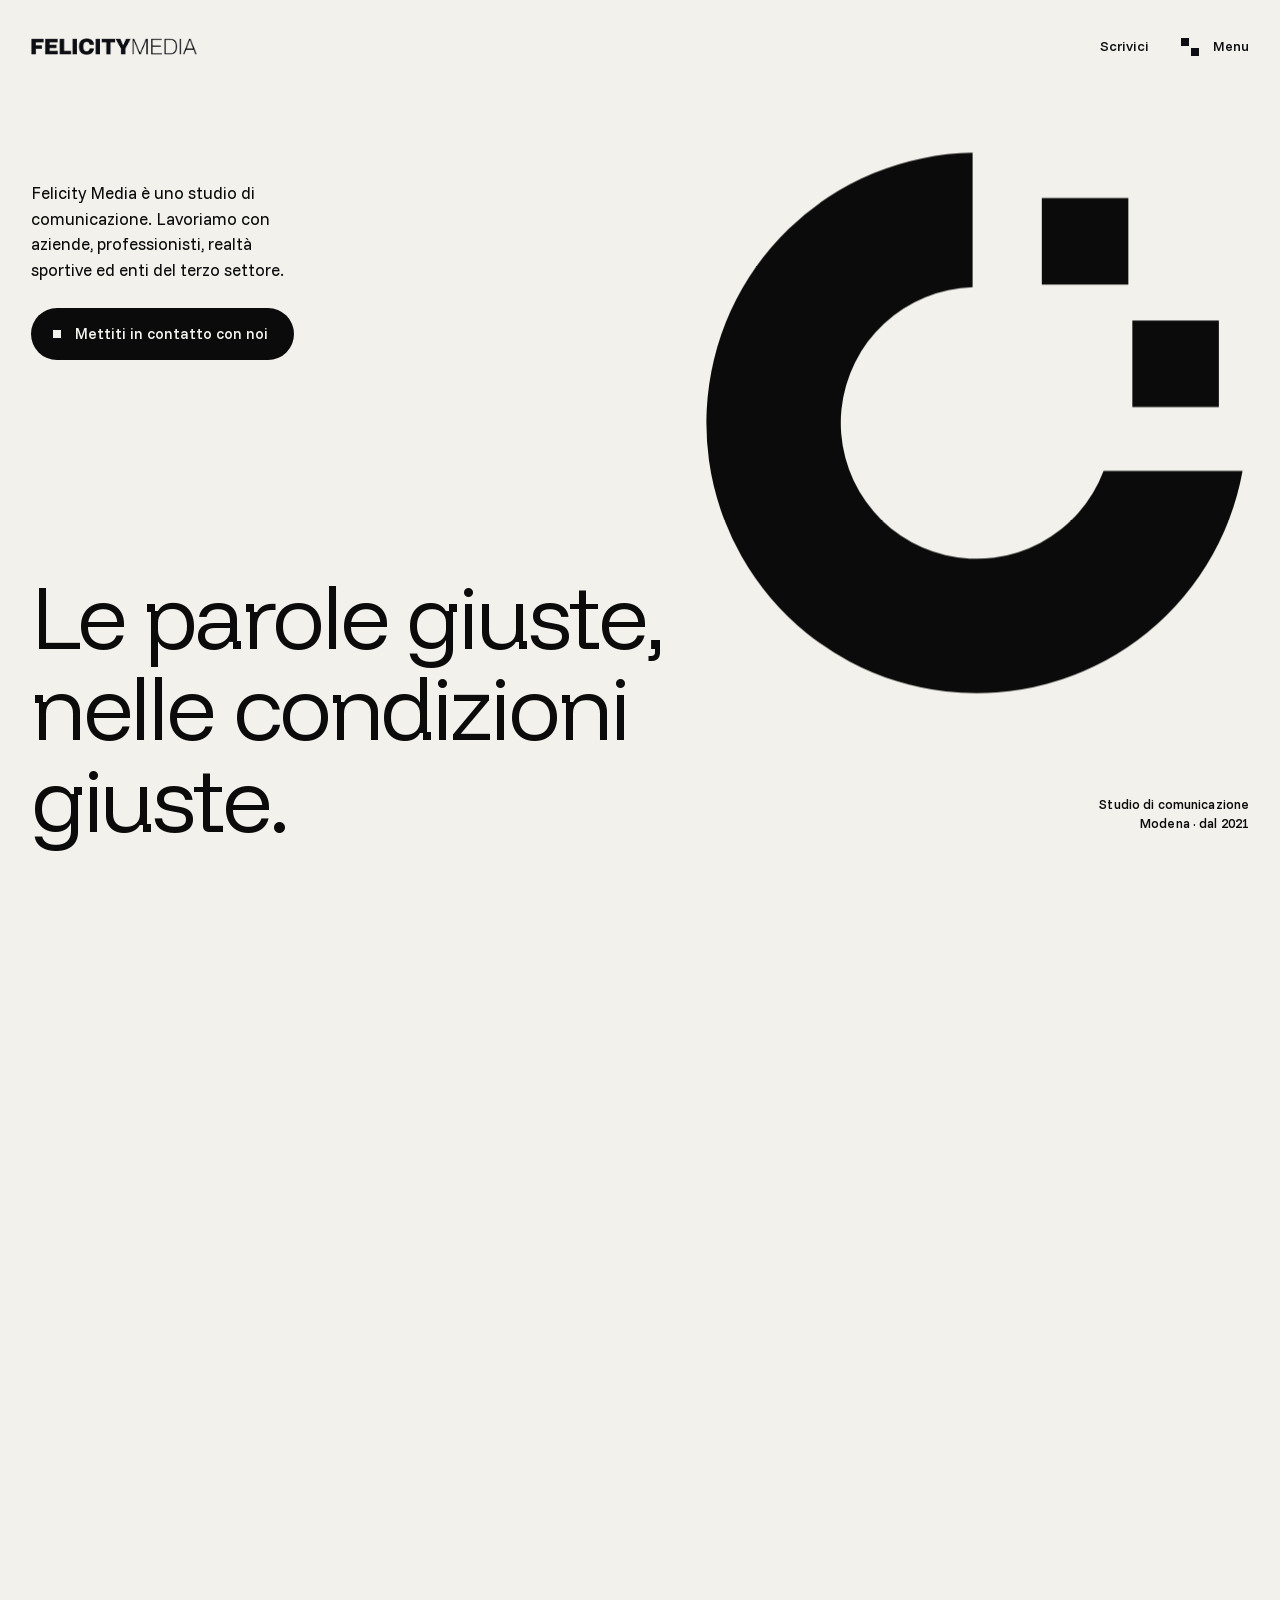
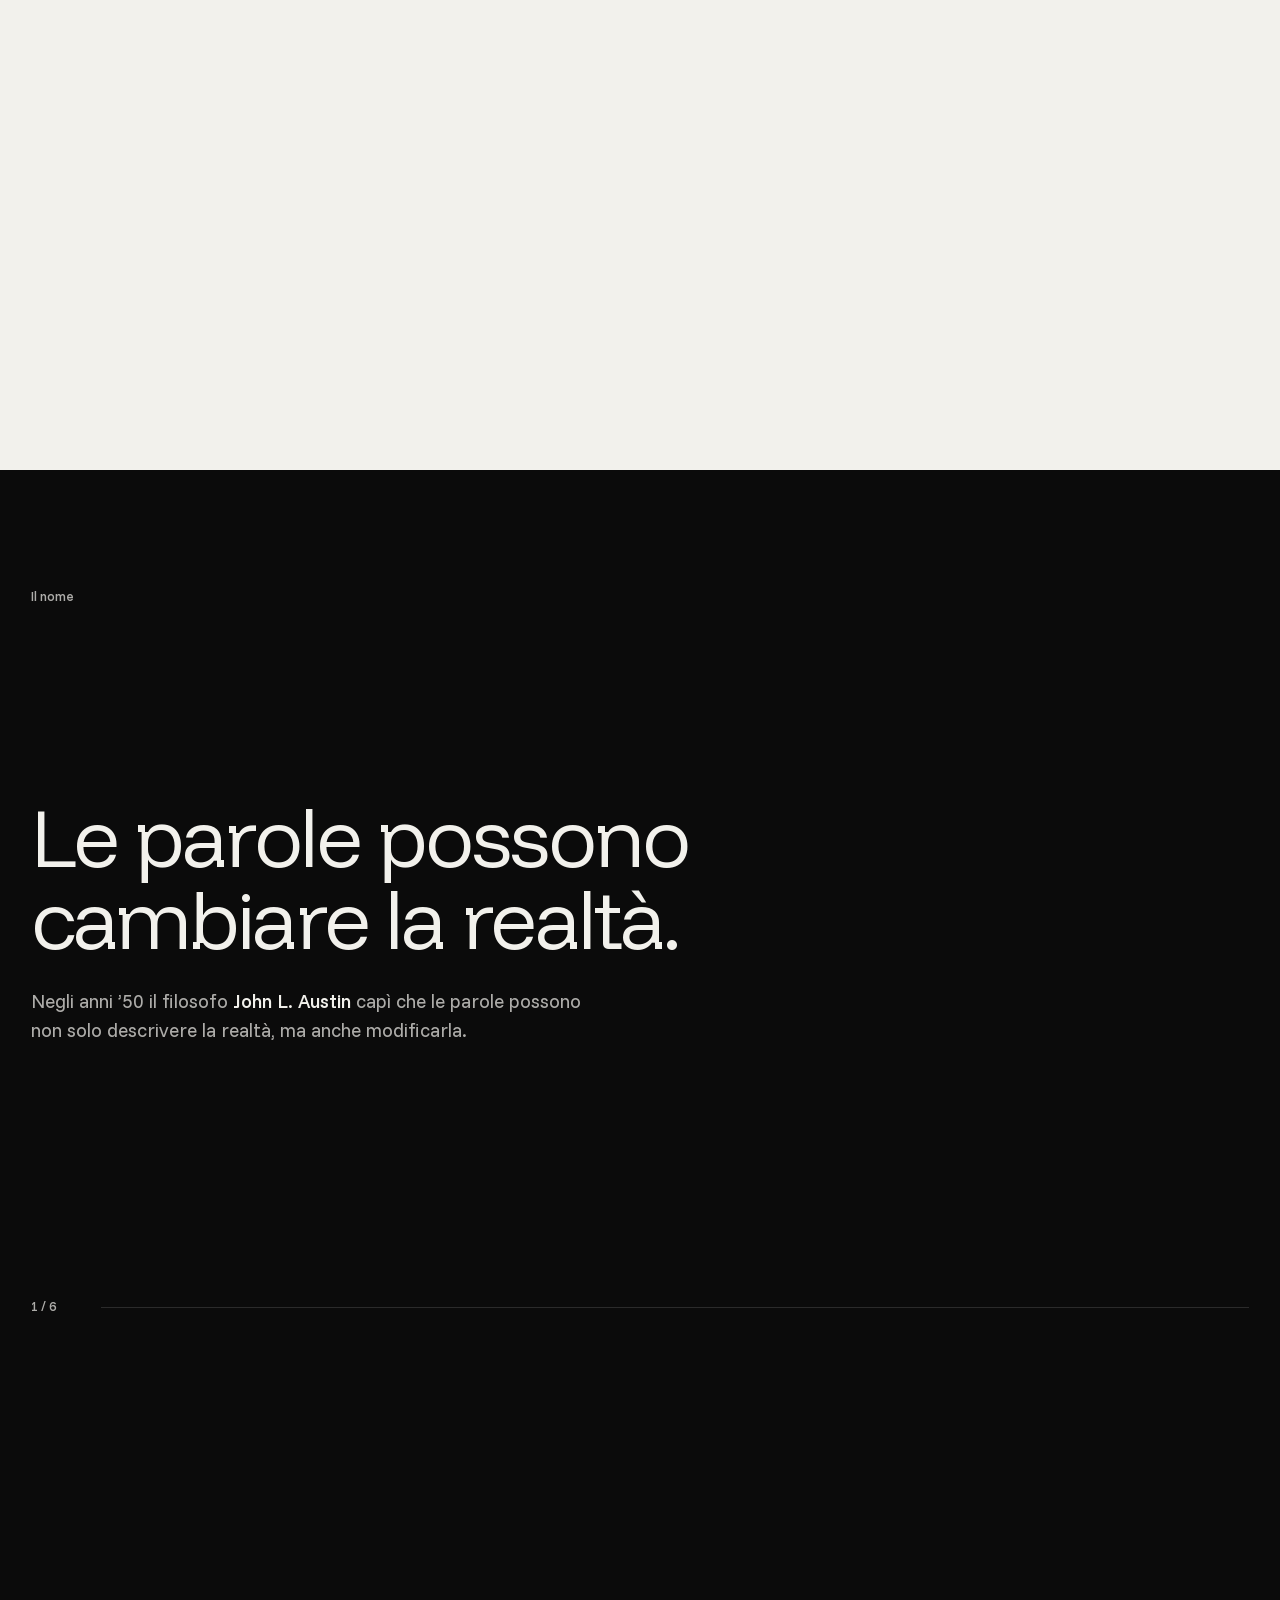
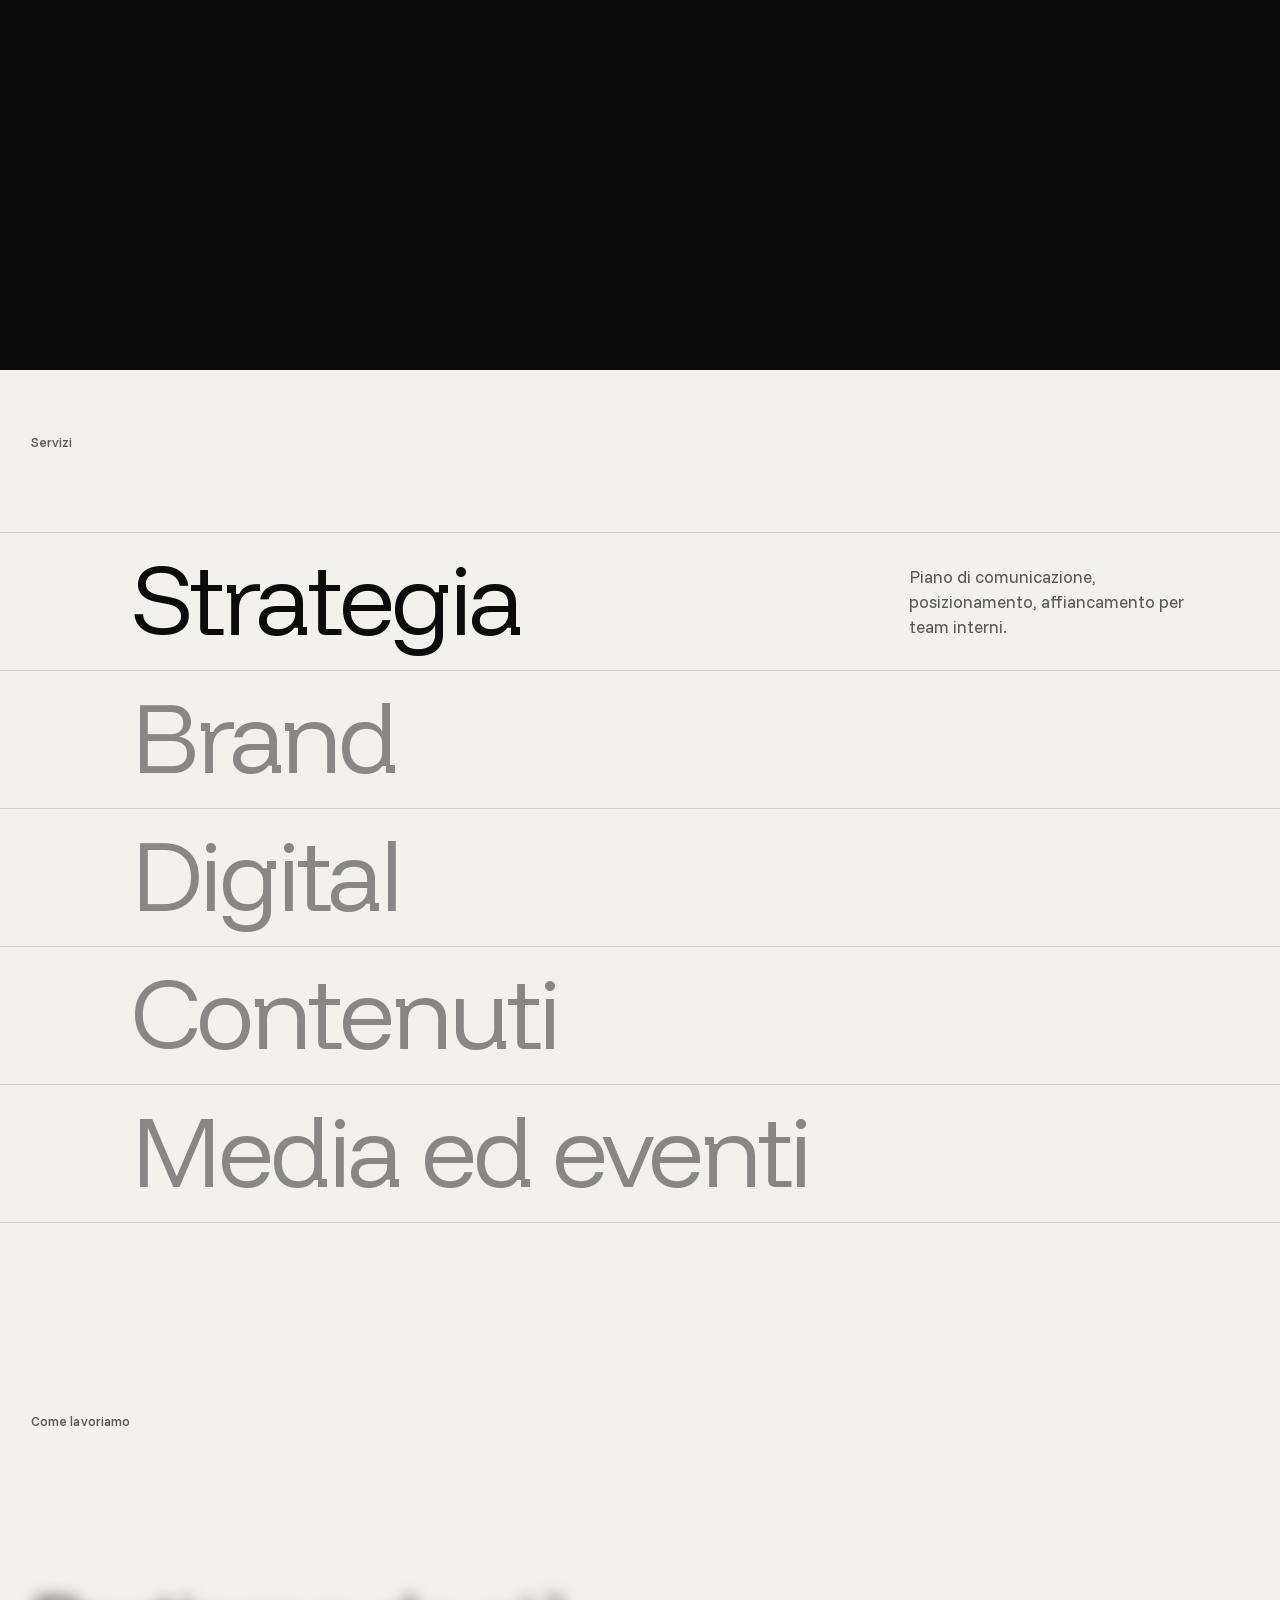
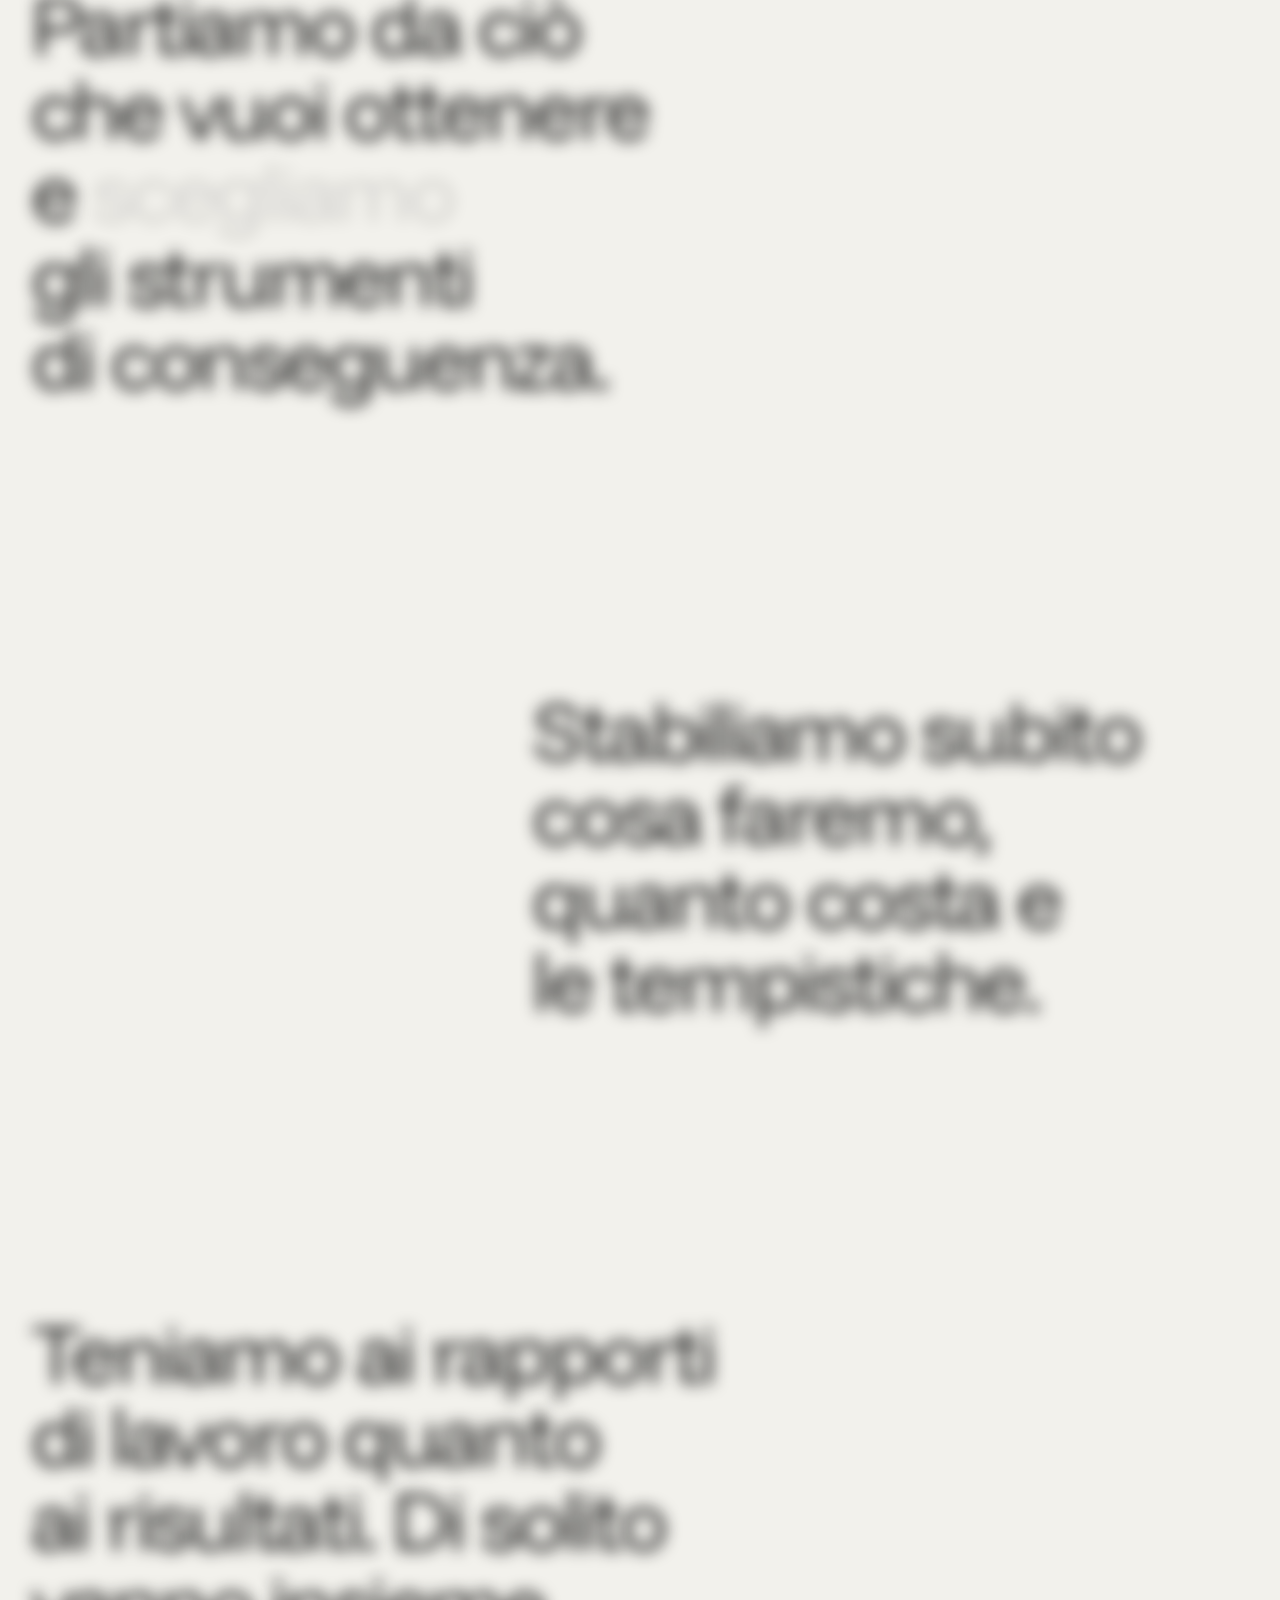
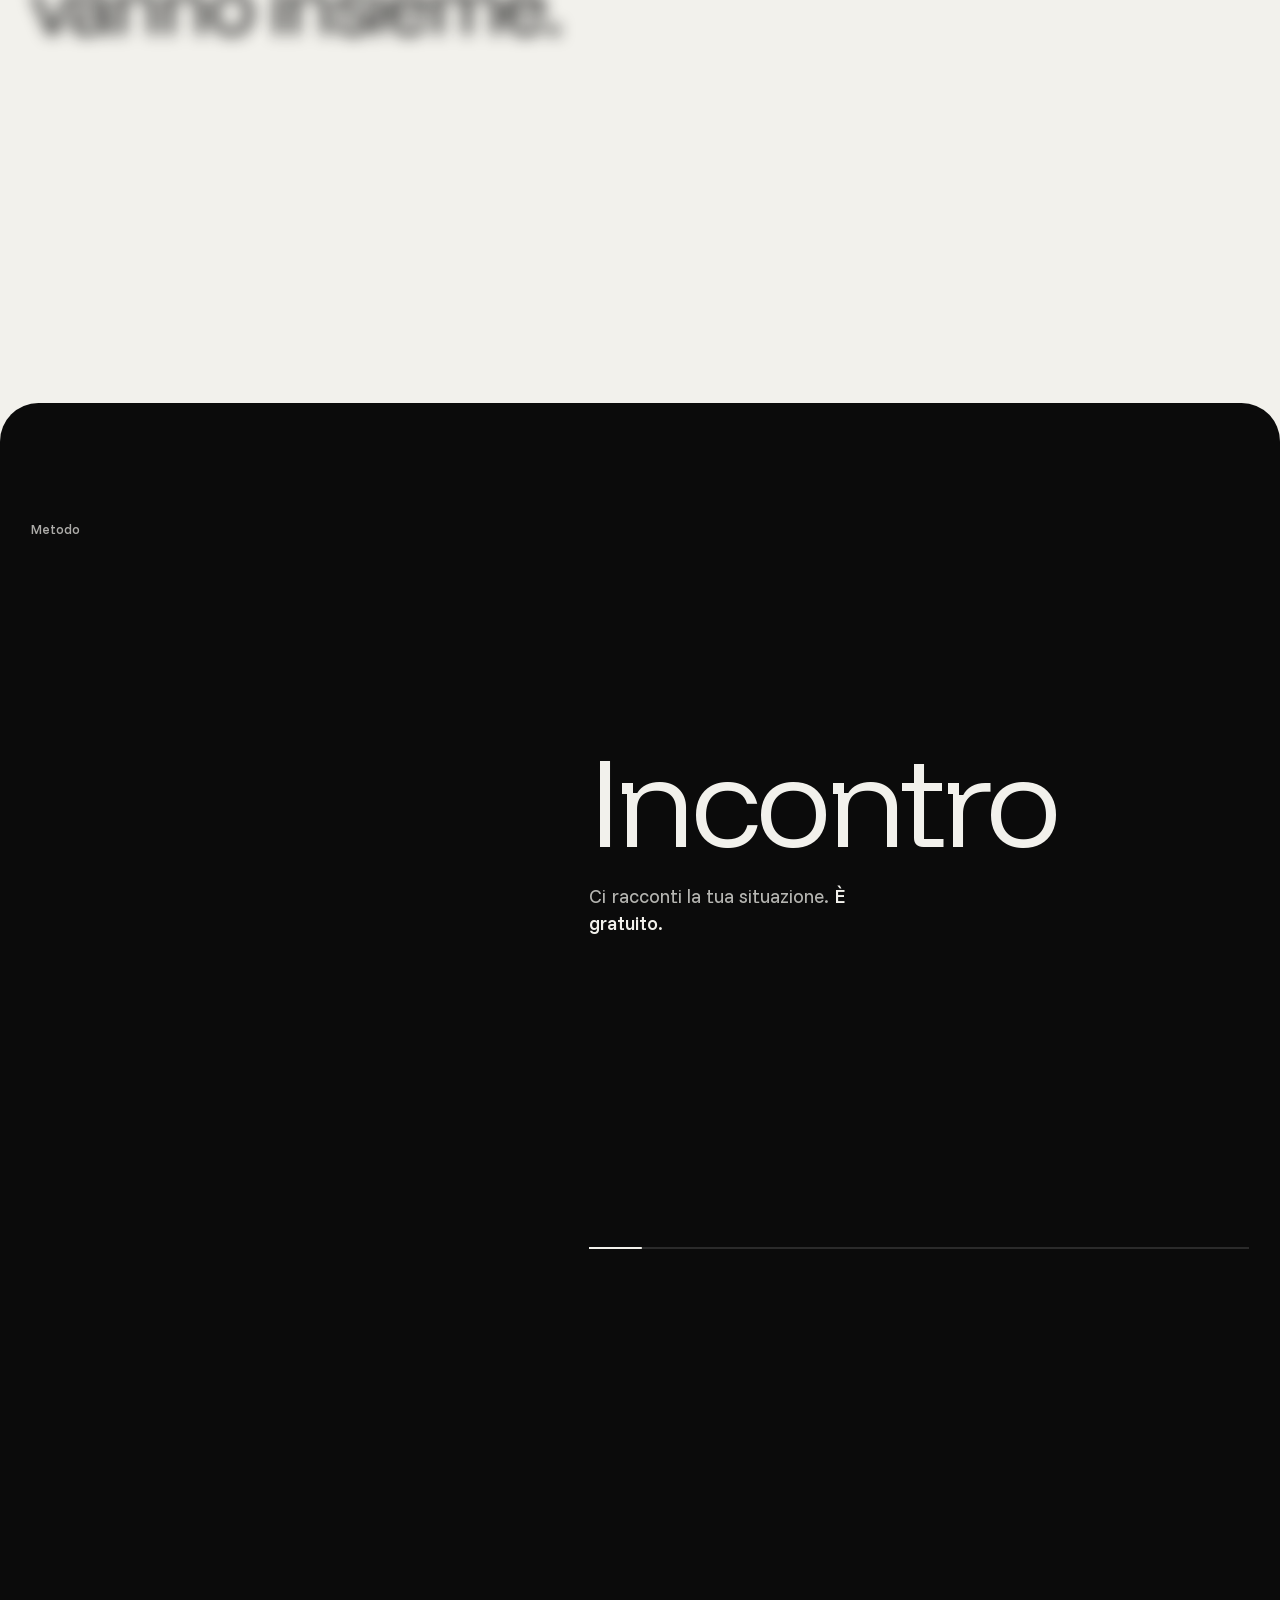
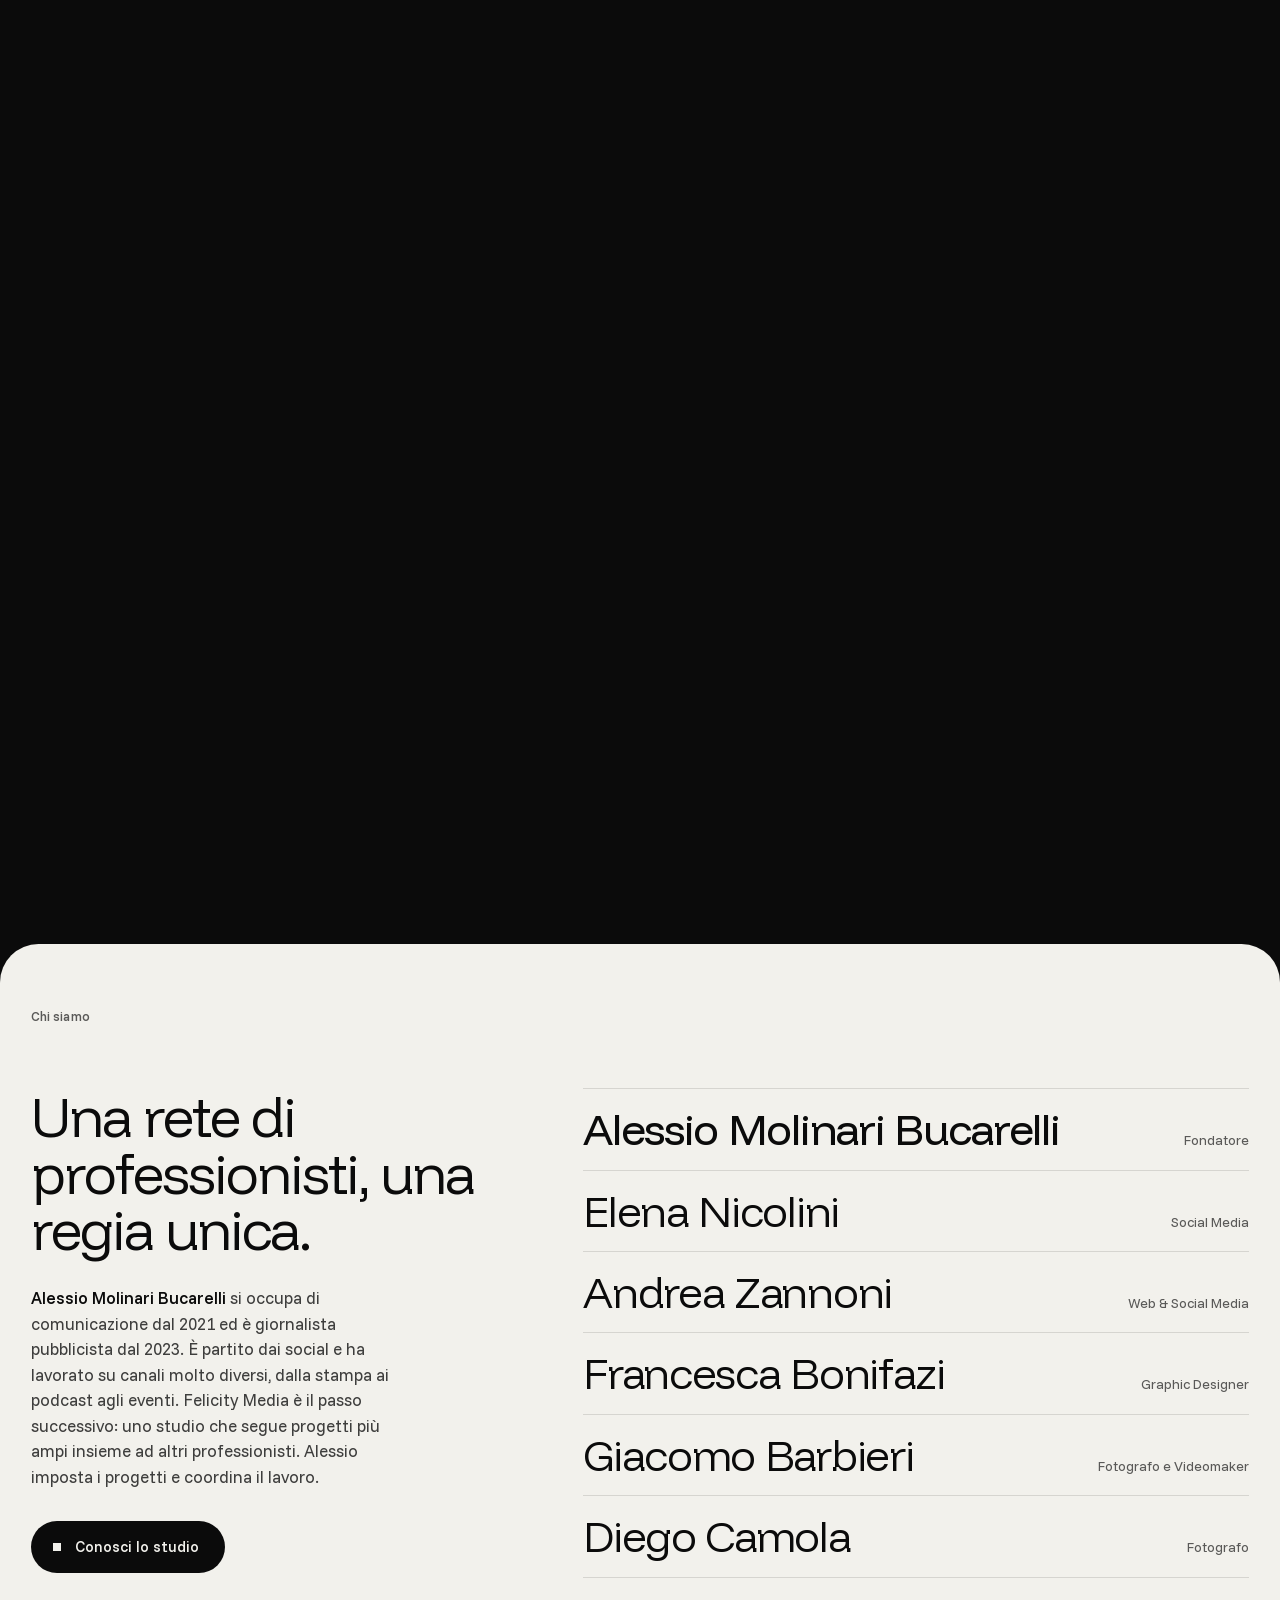
==== commit 72df082e: "Aggiorna l'anteprima del sito" ====
--- a/index.html
+++ b/index.html
@@ -3,11 +3,11 @@
 <head>
 <meta charset="utf-8">
 <meta name="viewport" content="width=device-width, initial-scale=1, viewport-fit=cover">
-<title>Felicity Media · Studio e agenzia di comunicazione a Modena</title>
+<title>Felicity Media · Studio di comunicazione a Modena</title>
 <meta name="description" content="Studio di comunicazione a Modena: strategia, brand, digital, contenuti, media ed eventi per aziende, professionisti, realtà sportive e terzo settore.">
 <meta name="theme-color" content="#0b0b0b">
 <meta name="robots" content="noindex, nofollow">
-<meta property="og:title" content="Felicity Media · Studio e agenzia di comunicazione a Modena">
+<meta property="og:title" content="Felicity Media · Studio di comunicazione a Modena">
 <meta property="og:description" content="Studio di comunicazione a Modena: strategia, brand, digital, contenuti, media ed eventi per aziende, professionisti, realtà sportive e terzo settore.">
 <meta property="og:type" content="website">
 <meta property="og:site_name" content="Felicity Media">
@@ -23,7 +23,7 @@
 <link rel="icon" type="image/svg+xml" href="assets/favicon.svg">
 <link rel="preload" href="assets/fonts/FunnelDisplay-latin-B50WF7FG.woff2" as="font" type="font/woff2" crossorigin>
 <link rel="preload" href="assets/fonts/FunnelSans-latin-OpNIno8D.woff2" as="font" type="font/woff2" crossorigin>
-<script type="application/ld+json">{"@context":"https://schema.org","@graph":[{"@type":"WebPage","@id":"https://felicitymedia.it/#pagina","url":"https://felicitymedia.it/","name":"Felicity Media · Studio e agenzia di comunicazione a Modena","description":"Studio di comunicazione a Modena: strategia, brand, digital, contenuti, media ed eventi per aziende, professionisti, realtà sportive e terzo settore.","inLanguage":"it-IT","isPartOf":{"@id":"https://felicitymedia.it/#sito"},"about":{"@id":"https://felicitymedia.it/#studio"}},{"@type":"LocalBusiness","@id":"https://felicitymedia.it/#studio","name":"Felicity Media","url":"https://felicitymedia.it/","logo":{"@type":"ImageObject","url":"https://felicitymedia.it/wp-content/themes/felicity-media/assets/logo-512.png","width":512,"height":512},"image":"https://felicitymedia.it/wp-content/themes/felicity-media/assets/og.png","description":"Studio di comunicazione a Modena. Lavora con aziende, professionisti, realtà sportive ed enti del terzo settore su strategia, brand, digital, contenuti, media ed eventi.","founder":{"@id":"https://felicitymedia.it/#alessio-molinari-bucarelli"},"member":[{"@id":"https://felicitymedia.it/#alessio-molinari-bucarelli"},{"@type":"Person","name":"Elena Nicolini","jobTitle":"Social Media"},{"@type":"Person","name":"Andrea Zannoni","jobTitle":"Web & Social Media"},{"@type":"Person","name":"Francesca Bonifazi","jobTitle":"Graphic Designer"},{"@type":"Person","name":"Giacomo Barbieri","jobTitle":"Fotografo e Videomaker"},{"@type":"Person","name":"Diego Camola","jobTitle":"Fotografo"},{"@type":"Person","name":"Sara Cigarini","jobTitle":"Social Media & Content"}],"vatID":"IT04032230261","email":"info@felicitymedia.it","telephone":"+393707180340","address":{"@type":"PostalAddress","addressLocality":"Modena","addressRegion":"MO","addressCountry":"IT"},"areaServed":{"@type":"City","name":"Modena"},"knowsAbout":["Piano di comunicazione","Posizionamento","Logo e identità visiva","Naming","Tono di voce","Social media","Campagne Meta e Google","Siti web e landing page","Newsletter","SEO","Fotografia","Video","Grafica","Ufficio stampa e PR","Comunicazione per eventi","Collaborazioni con creator"]},{"@type":"Person","@id":"https://felicitymedia.it/#alessio-molinari-bucarelli","name":"Alessio Molinari Bucarelli","jobTitle":"Fondatore di Felicity Media","description":"Si occupa di comunicazione dal 2021 ed è giornalista pubblicista dal 2023. Ha lavorato con più di 50 realtà tra imprese, professionisti e società sportive.","worksFor":{"@id":"https://felicitymedia.it/#studio"}},{"@type":"WebSite","@id":"https://felicitymedia.it/#sito","url":"https://felicitymedia.it/","name":"Felicity Media","inLanguage":"it-IT","publisher":{"@id":"https://felicitymedia.it/#studio"}}]}</script>
+<script type="application/ld+json">{"@context":"https://schema.org","@graph":[{"@type":"WebPage","@id":"https://felicitymedia.it/#pagina","url":"https://felicitymedia.it/","name":"Felicity Media · Studio di comunicazione a Modena","description":"Studio di comunicazione a Modena: strategia, brand, digital, contenuti, media ed eventi per aziende, professionisti, realtà sportive e terzo settore.","inLanguage":"it-IT","isPartOf":{"@id":"https://felicitymedia.it/#sito"},"about":{"@id":"https://felicitymedia.it/#studio"}},{"@type":"LocalBusiness","@id":"https://felicitymedia.it/#studio","name":"Felicity Media","url":"https://felicitymedia.it/","logo":{"@type":"ImageObject","url":"https://felicitymedia.it/wp-content/themes/felicity-media/assets/logo-512.png","width":512,"height":512},"image":"https://felicitymedia.it/wp-content/themes/felicity-media/assets/og.png","description":"Studio di comunicazione a Modena. Lavora con aziende, professionisti, realtà sportive ed enti del terzo settore su strategia, brand, digital, contenuti, media ed eventi.","founder":{"@id":"https://felicitymedia.it/#alessio-molinari-bucarelli"},"member":[{"@id":"https://felicitymedia.it/#alessio-molinari-bucarelli"},{"@type":"Person","name":"Elena Nicolini","jobTitle":"Social Media"},{"@type":"Person","name":"Andrea Zannoni","jobTitle":"Web & Social Media"},{"@type":"Person","name":"Francesca Bonifazi","jobTitle":"Graphic Designer"},{"@type":"Person","name":"Giacomo Barbieri","jobTitle":"Fotografo e Videomaker"},{"@type":"Person","name":"Diego Camola","jobTitle":"Fotografo"},{"@type":"Person","name":"Sara Cigarini","jobTitle":"Social Media & Content"}],"vatID":"IT04032230261","email":"info@felicitymedia.it","telephone":"+393707180340","address":{"@type":"PostalAddress","addressLocality":"Modena","addressRegion":"MO","addressCountry":"IT"},"areaServed":{"@type":"City","name":"Modena"},"knowsAbout":["Piano di comunicazione","Posizionamento","Logo e identità visiva","Naming","Tono di voce","Social media","Campagne Meta e Google","Siti web e landing page","Newsletter","SEO","Fotografia","Video","Grafica","Ufficio stampa e PR","Comunicazione per eventi","Collaborazioni con creator"]},{"@type":"Person","@id":"https://felicitymedia.it/#alessio-molinari-bucarelli","name":"Alessio Molinari Bucarelli","jobTitle":"Fondatore di Felicity Media","description":"Si occupa di comunicazione dal 2021 ed è giornalista pubblicista dal 2023. Ha lavorato con più di 50 realtà tra imprese, professionisti e società sportive.","worksFor":{"@id":"https://felicitymedia.it/#studio"}},{"@type":"WebSite","@id":"https://felicitymedia.it/#sito","url":"https://felicitymedia.it/","name":"Felicity Media","inLanguage":"it-IT","publisher":{"@id":"https://felicitymedia.it/#studio"}}]}</script>
 <link rel="stylesheet" href="assets/css/site.css">
 <script>document.documentElement.classList.add("js");try{if(sessionStorage.getItem("fm-seen"))document.documentElement.classList.add("seen")}catch(e){}</script>
 </head>
@@ -79,7 +79,7 @@
     <div class="hero__stage">
       <div class="hero__face" data-anchor></div>
       <div class="hero__copy">
-        <p class="hero__sub">Felicity Media è uno studio di comunicazione a Modena. Lavoriamo con aziende, professionisti, realtà sportive ed enti del terzo settore.</p>
+        <p class="hero__sub">Felicity Media è uno studio di comunicazione. Lavoriamo con aziende, professionisti, realtà sportive ed enti del terzo settore.</p>
         <a class="btn" href="contatti.html"><span class="btn__px"></span>Mettiti in contatto con noi</a>
       </div>
       <h1 class="hero__title" id="heroTitle"><span class="ln"><span>Le parole giuste,</span></span><span class="ln"><span>nelle condizioni</span></span><span class="ln"><span>giuste.</span></span></h1>
--- a/assets/css/site.css
+++ b/assets/css/site.css
@@ -628,7 +628,7 @@
 .steps + .lav .lav__item:first-of-type{padding-top:clamp(30px,6vh,70px)}
 @media (min-width:821px){
   .svc:nth-child(even) .svc__head{order:2}
-  .svc:nth-child(even) .svc__body{order:1}
+  .svc:nth-child(even) .svc__list{order:1}
 }
 
 /* the logo strip runs on its own, slow and steady: never tied to the scroll or the finger */
@@ -704,20 +704,3 @@
   .snav__hint{color:var(--paper-60);transition:opacity .4s var(--ease)}
   .snav__hint.is-off{opacity:0}
 }
-
-/* a full sentence for each service area */
-.svc__text{margin:0 0 clamp(20px,4vh,40px);max-width:52ch;font-size:clamp(17px,1.35vw,22px);line-height:1.45;color:var(--ink-60)}
-/* questions */
-.faq{position:relative;background:var(--paper);padding:clamp(70px,14vh,170px) var(--gutter) 0}
-.faq__in{display:grid;grid-template-columns:minmax(0,4fr) minmax(0,8fr);gap:clamp(24px,4vw,80px);max-width:1600px;margin:0 auto}
-.faq__title{margin:0;font-family:var(--font-display);font-weight:300;font-size:clamp(36px,4.4vw,84px);letter-spacing:-.035em;line-height:1;text-wrap:balance}
-.faq__list{border-top:1px solid var(--ink-12)}
-.faq__item{padding:clamp(20px,3.4vh,36px) 0;border-bottom:1px solid var(--ink-12)}
-.faq__q{margin:0 0 10px;font-family:var(--font-display);font-weight:300;font-size:clamp(24px,2.4vw,42px);line-height:1.1;letter-spacing:-.025em}
-.faq__a{margin:0;max-width:62ch;font-size:clamp(16px,1.25vw,20px);line-height:1.5;color:var(--ink-60)}
-.faq__a a{color:var(--ink)}
-@media (max-width:820px){
-  .faq__in{grid-template-columns:1fr}
-  .faq__title{font-size:10vw}
-  .faq__q{font-size:6.4vw}
-}
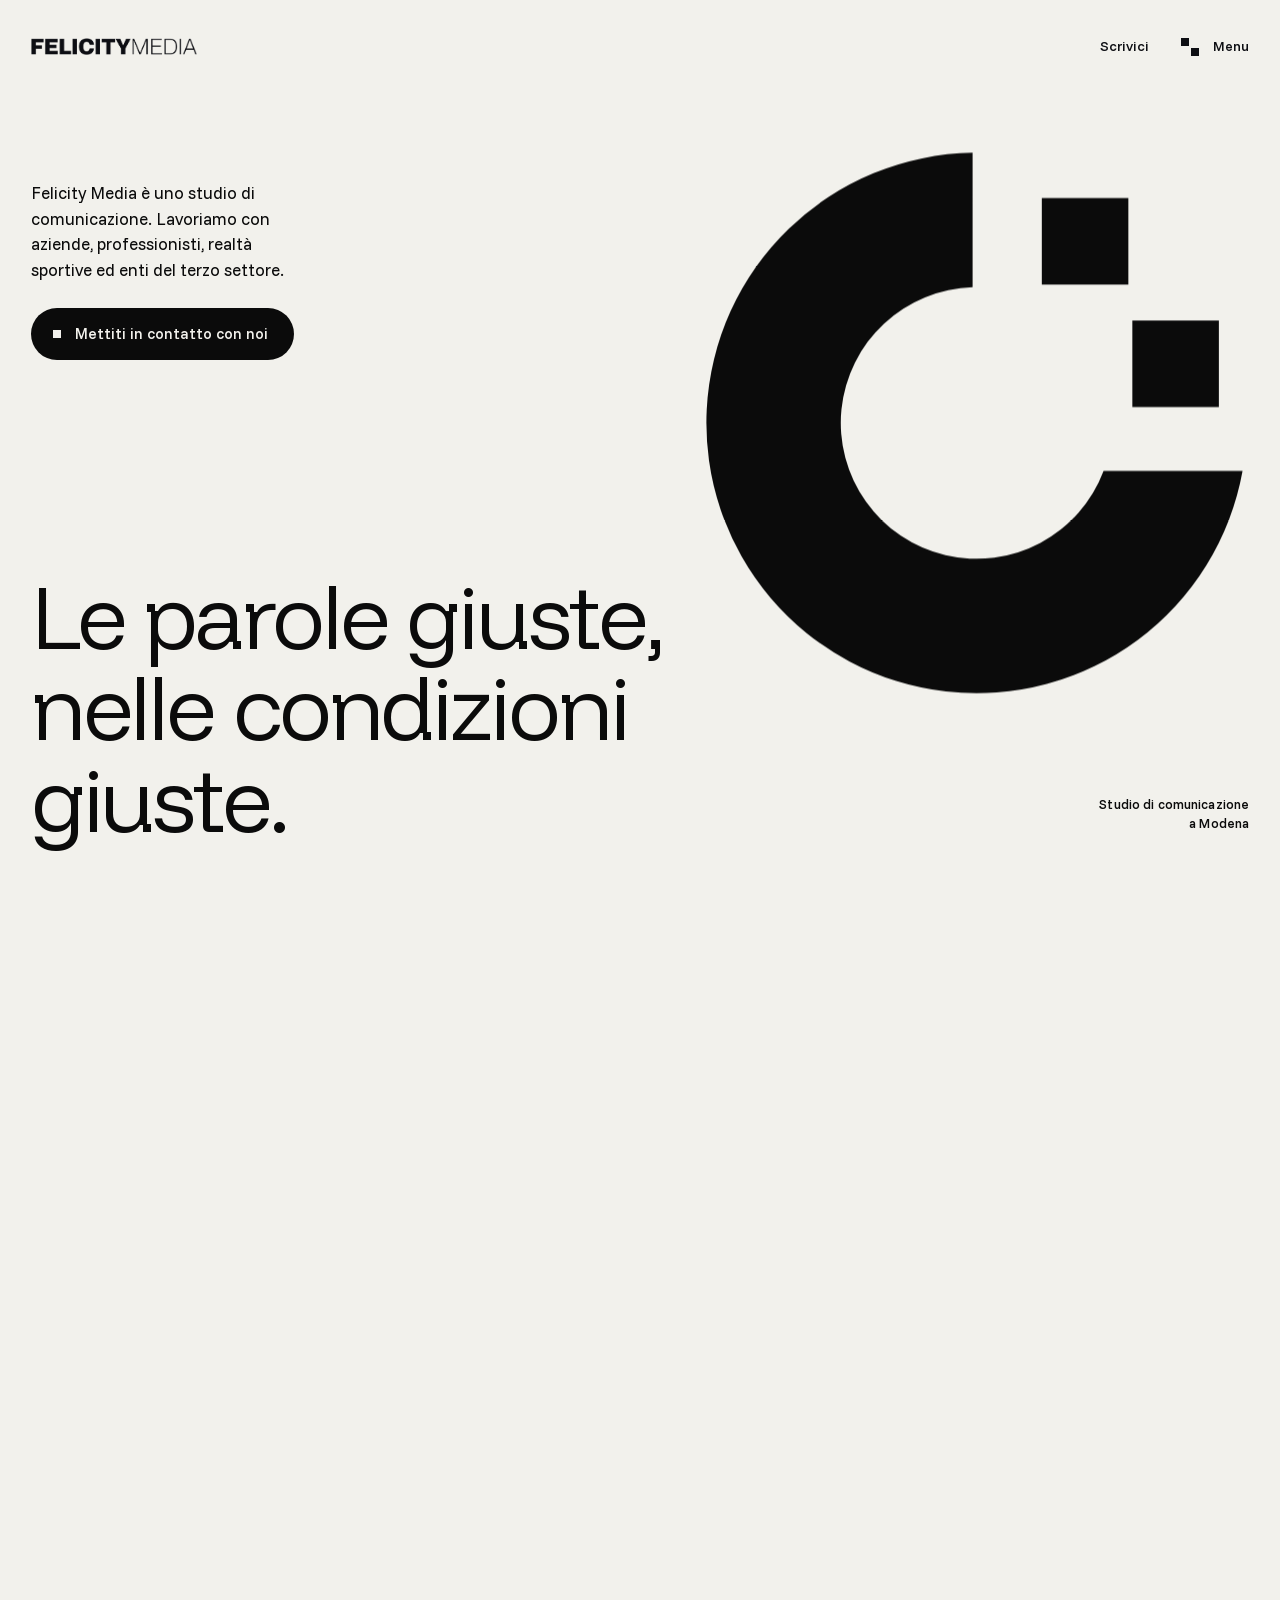
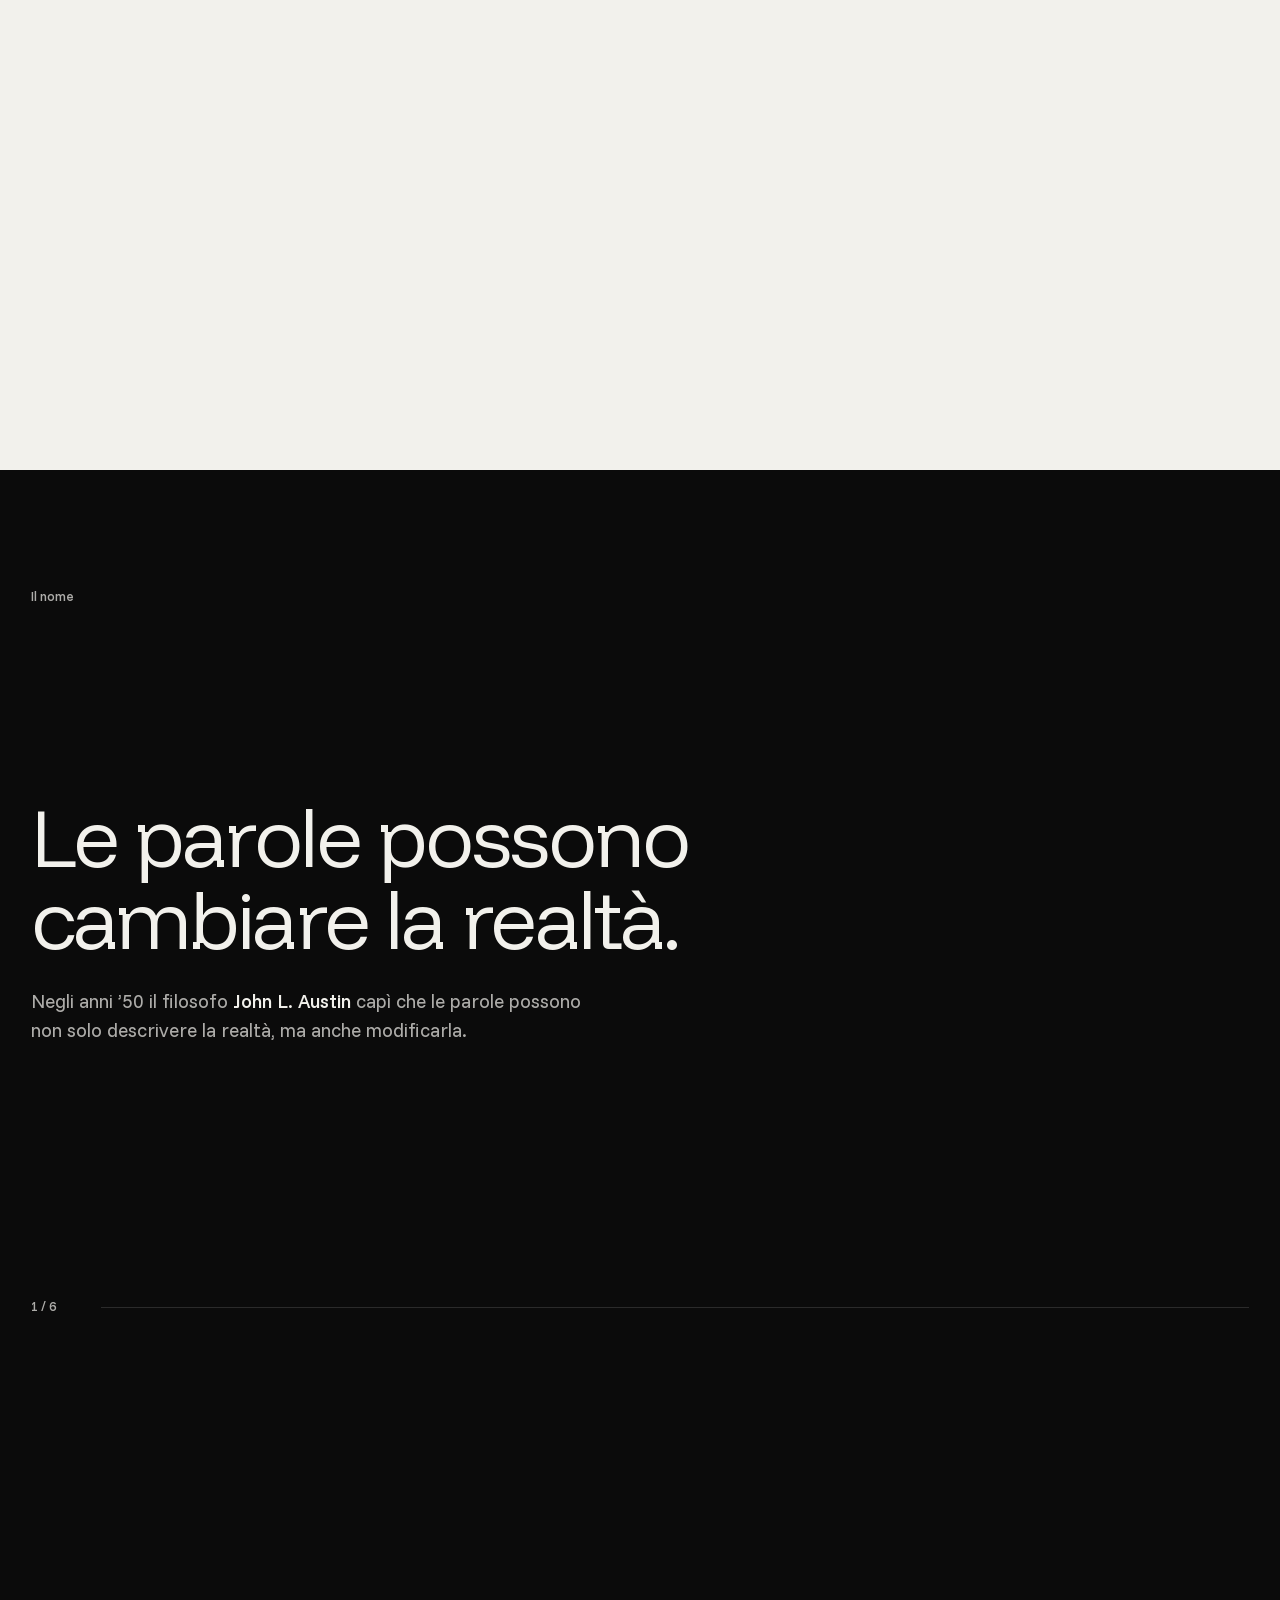
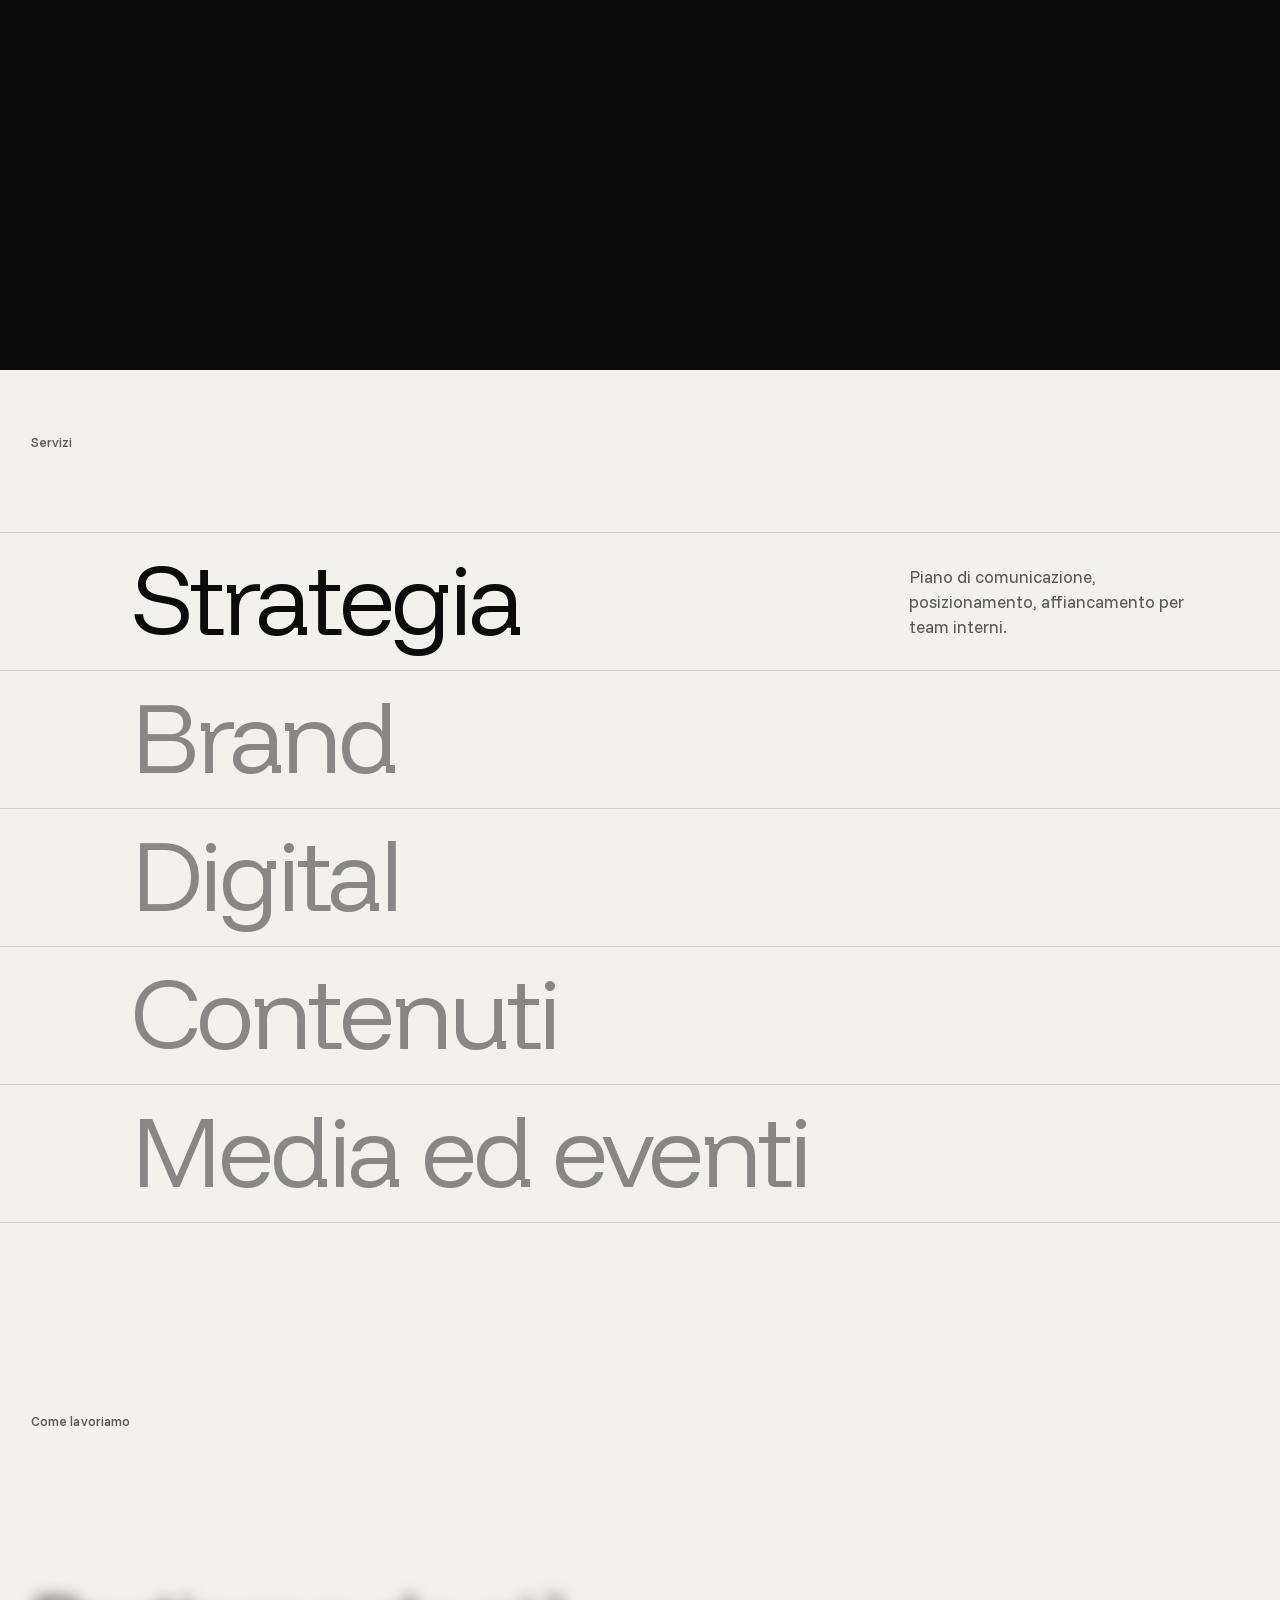
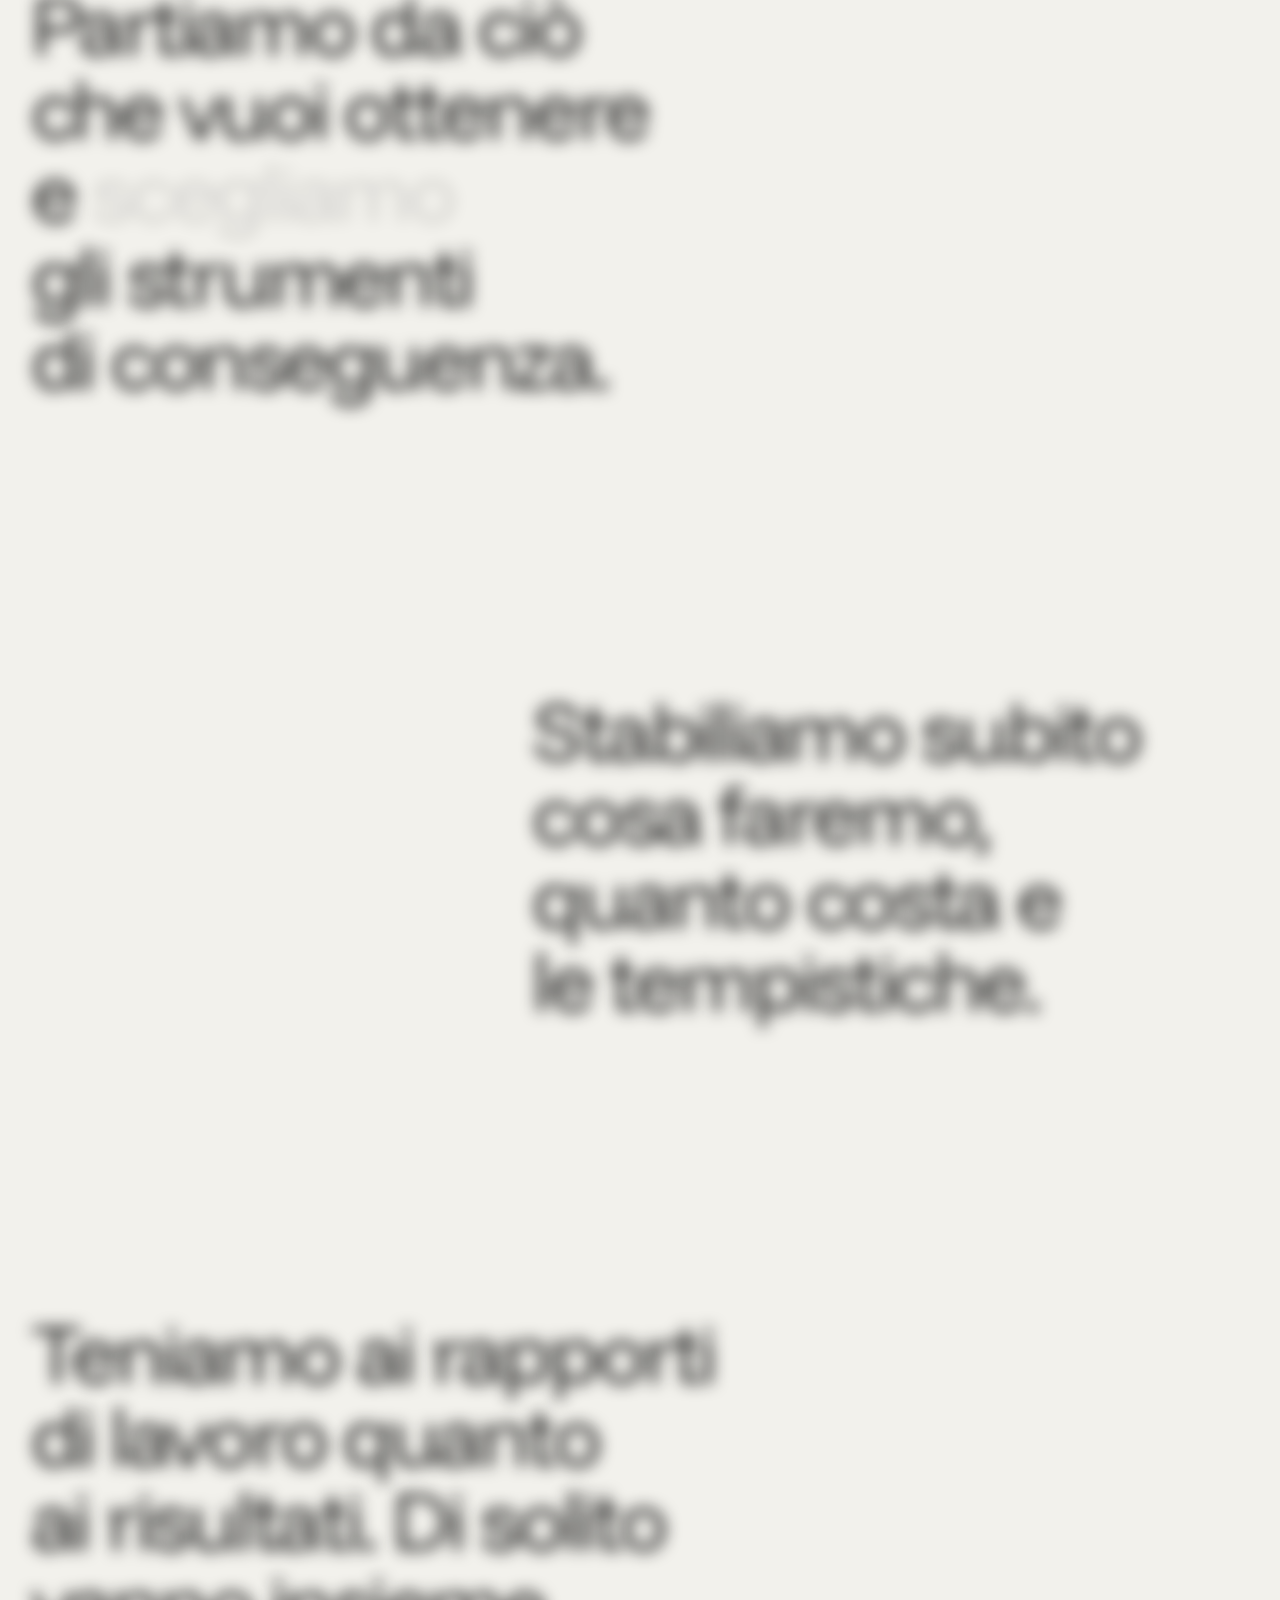
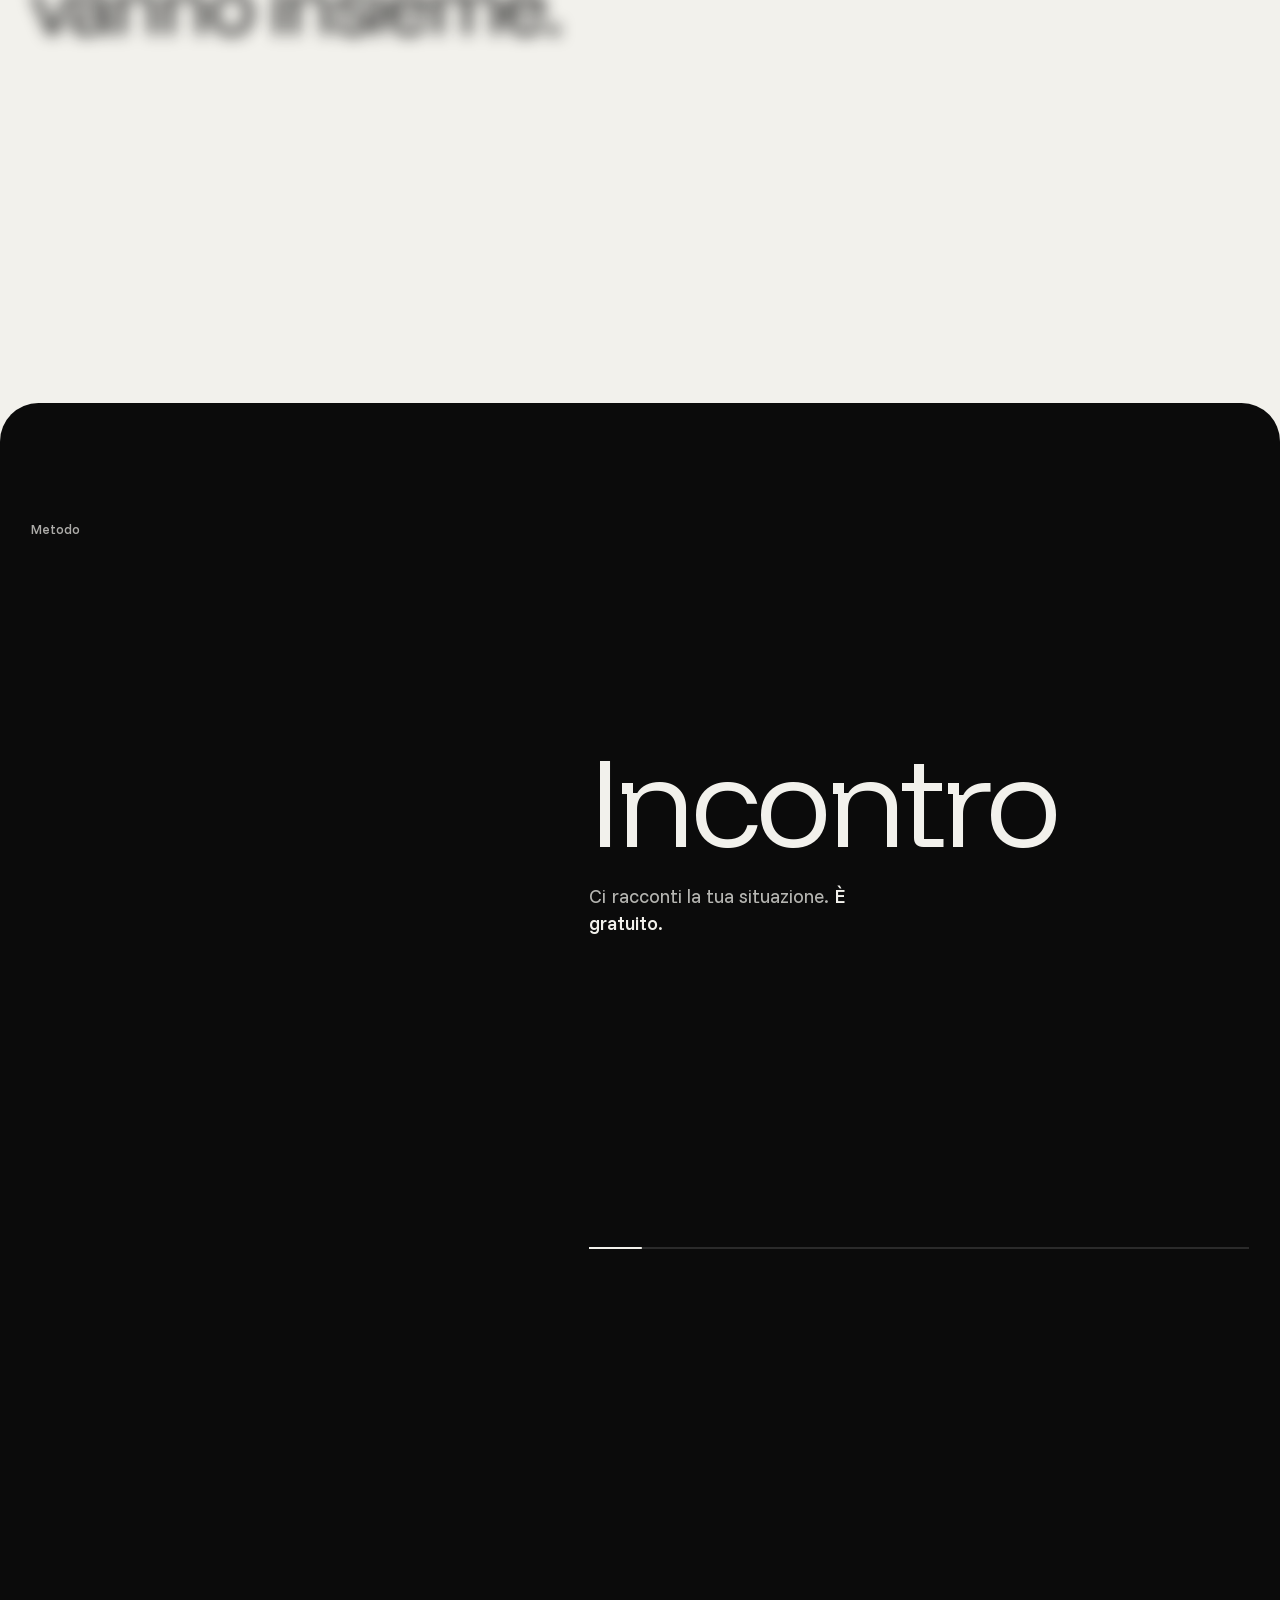
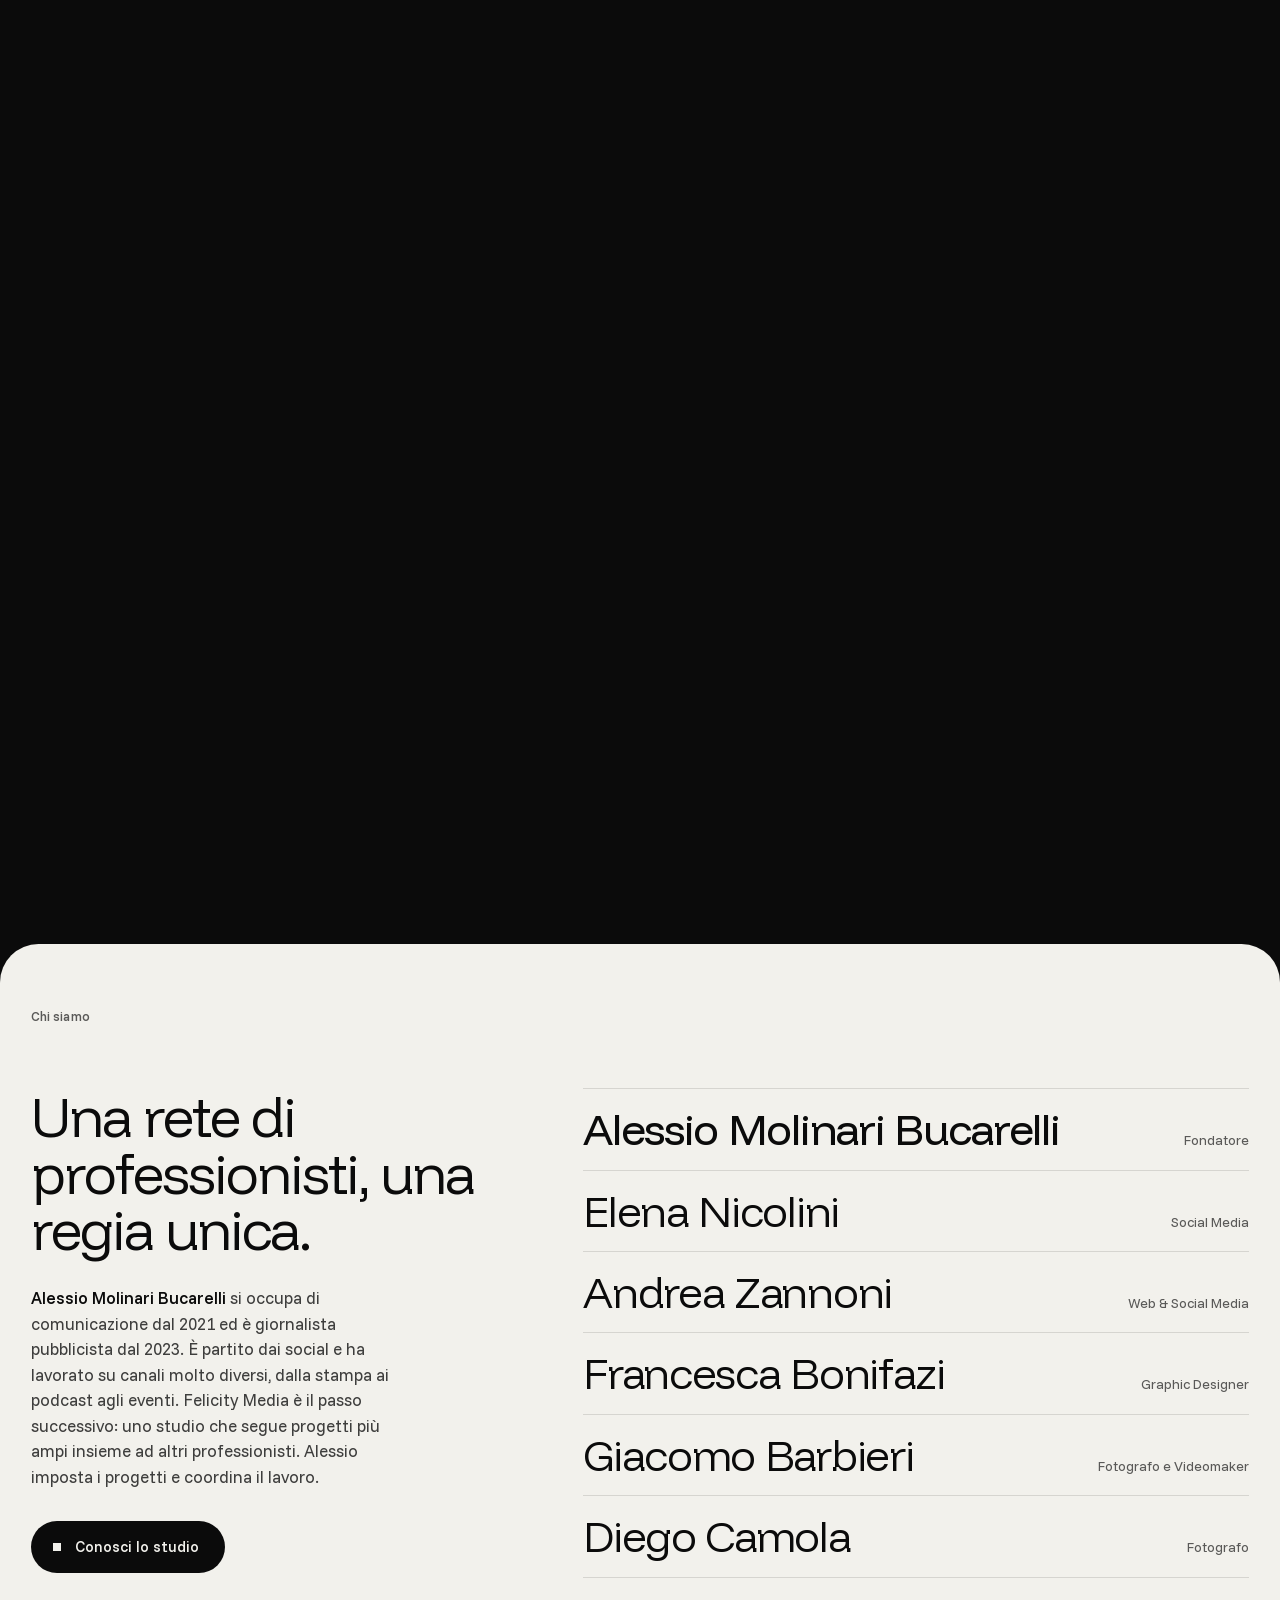
==== commit 13882d55: "Aggiorna l'anteprima del sito" ====
--- a/index.html
+++ b/index.html
@@ -83,7 +83,7 @@
         <a class="btn" href="contatti.html"><span class="btn__px"></span>Mettiti in contatto con noi</a>
       </div>
       <h1 class="hero__title" id="heroTitle"><span class="ln"><span>Le parole giuste,</span></span><span class="ln"><span>nelle condizioni</span></span><span class="ln"><span>giuste.</span></span></h1>
-      <p class="hero__corner tag">Studio di comunicazione<br>Modena · dal 2021</p>
+      <p class="hero__corner tag">Studio di comunicazione<br>a Modena</p>
       <div class="hero__ink" id="heroInk"></div>
       <p class="hero__q" id="heroQ" aria-hidden="true">Perché Felicity?</p>
     </div>
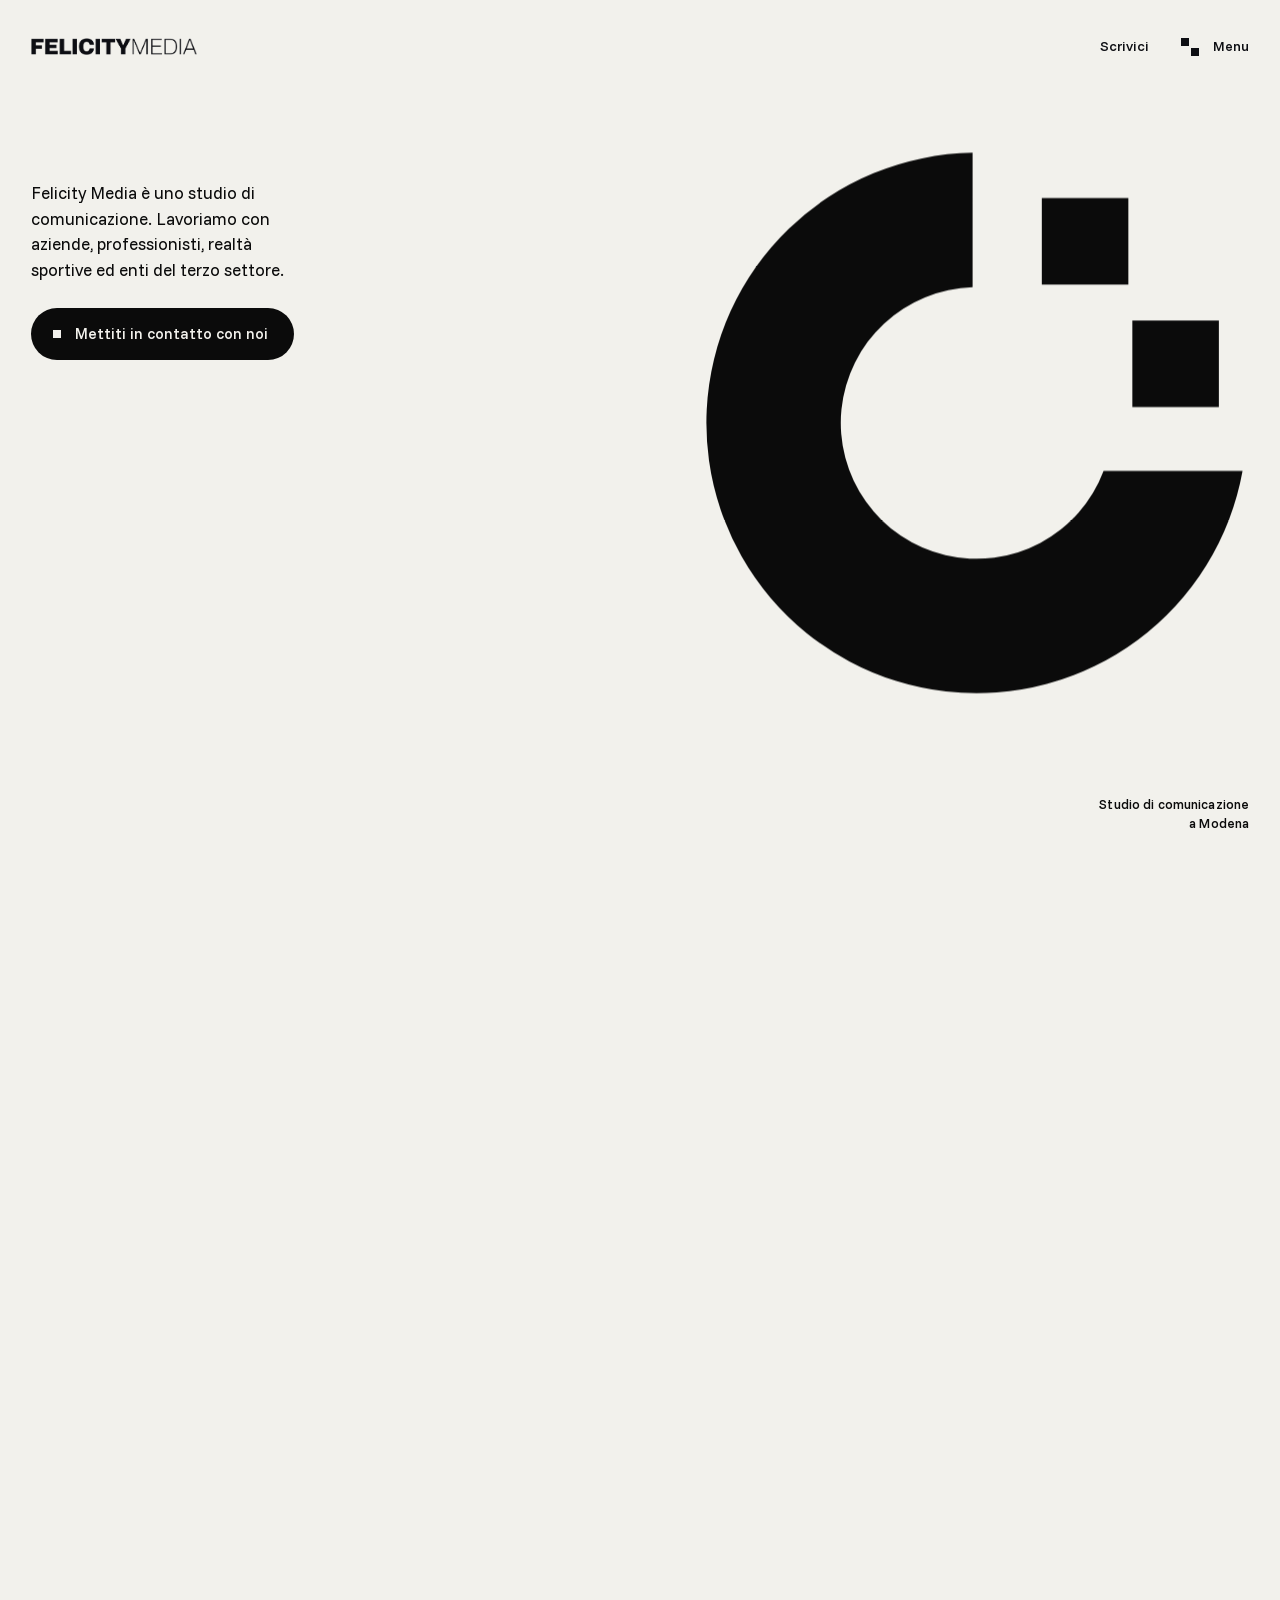
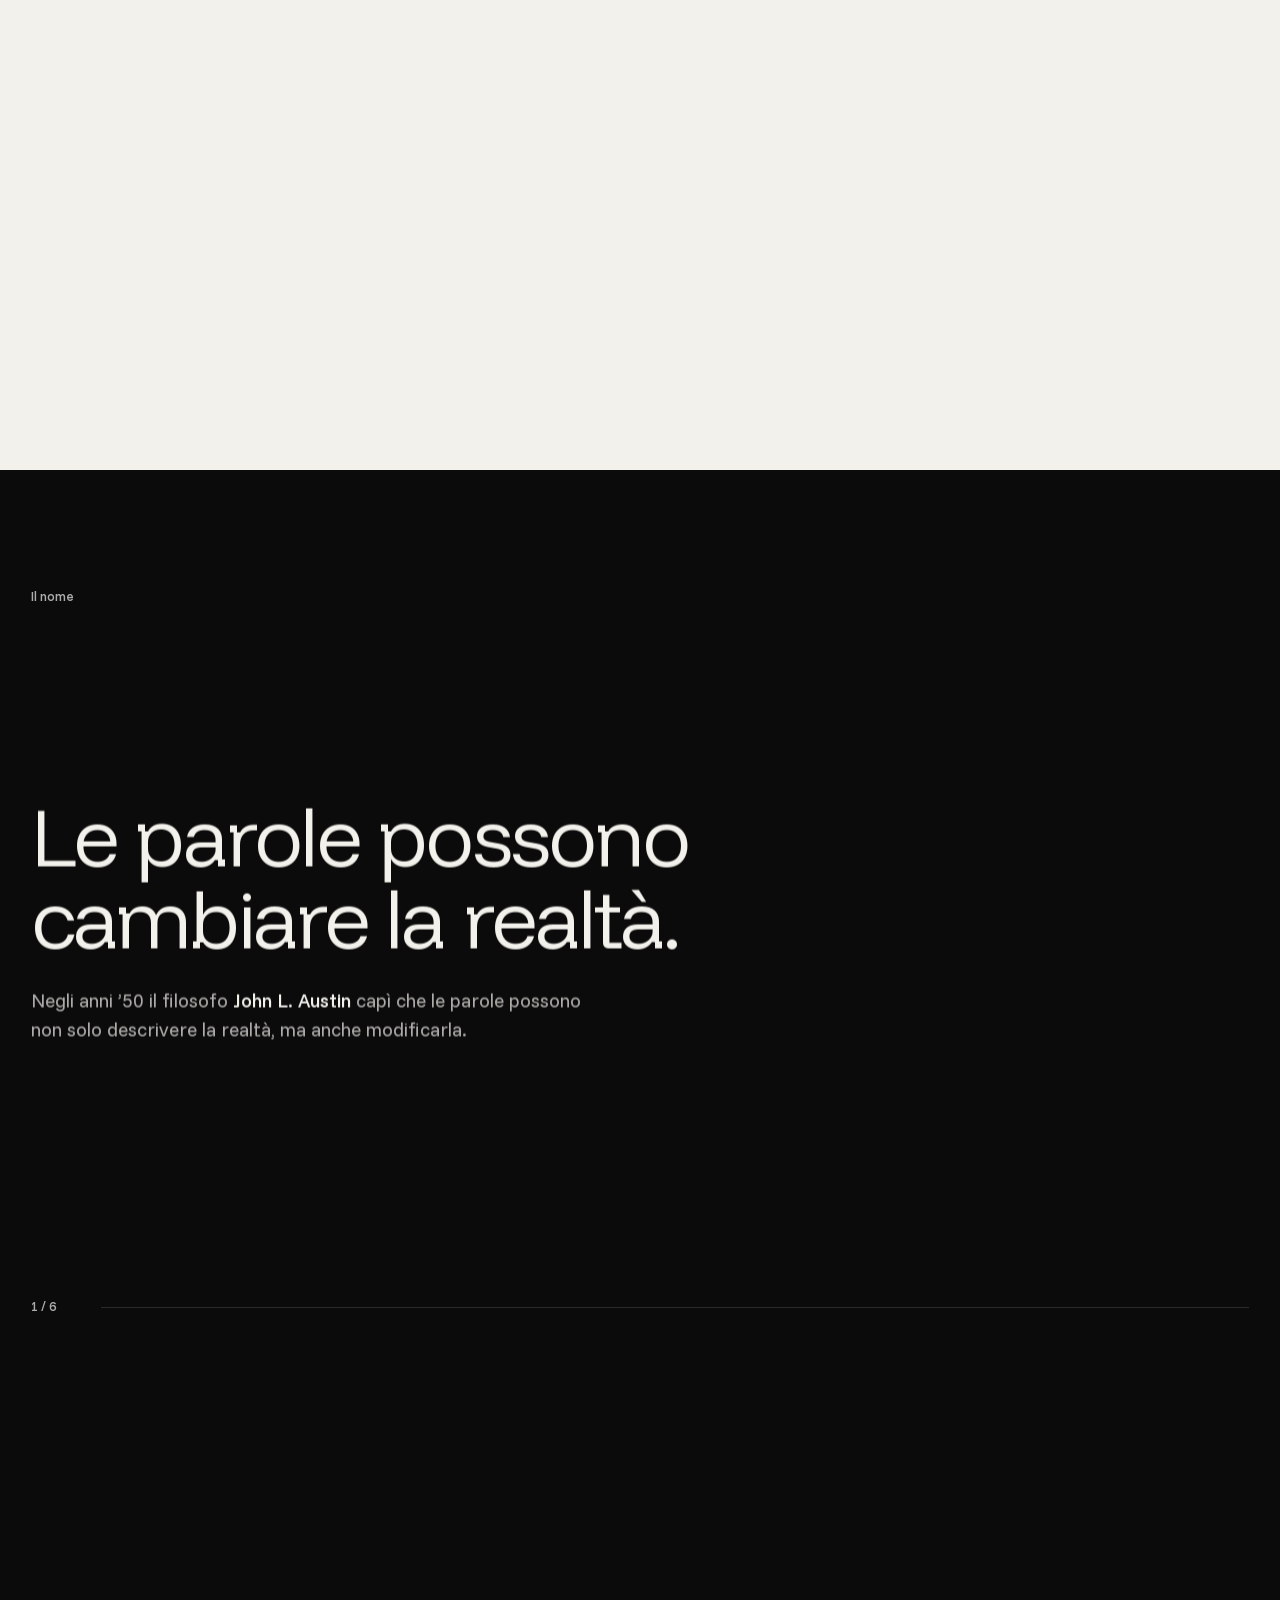
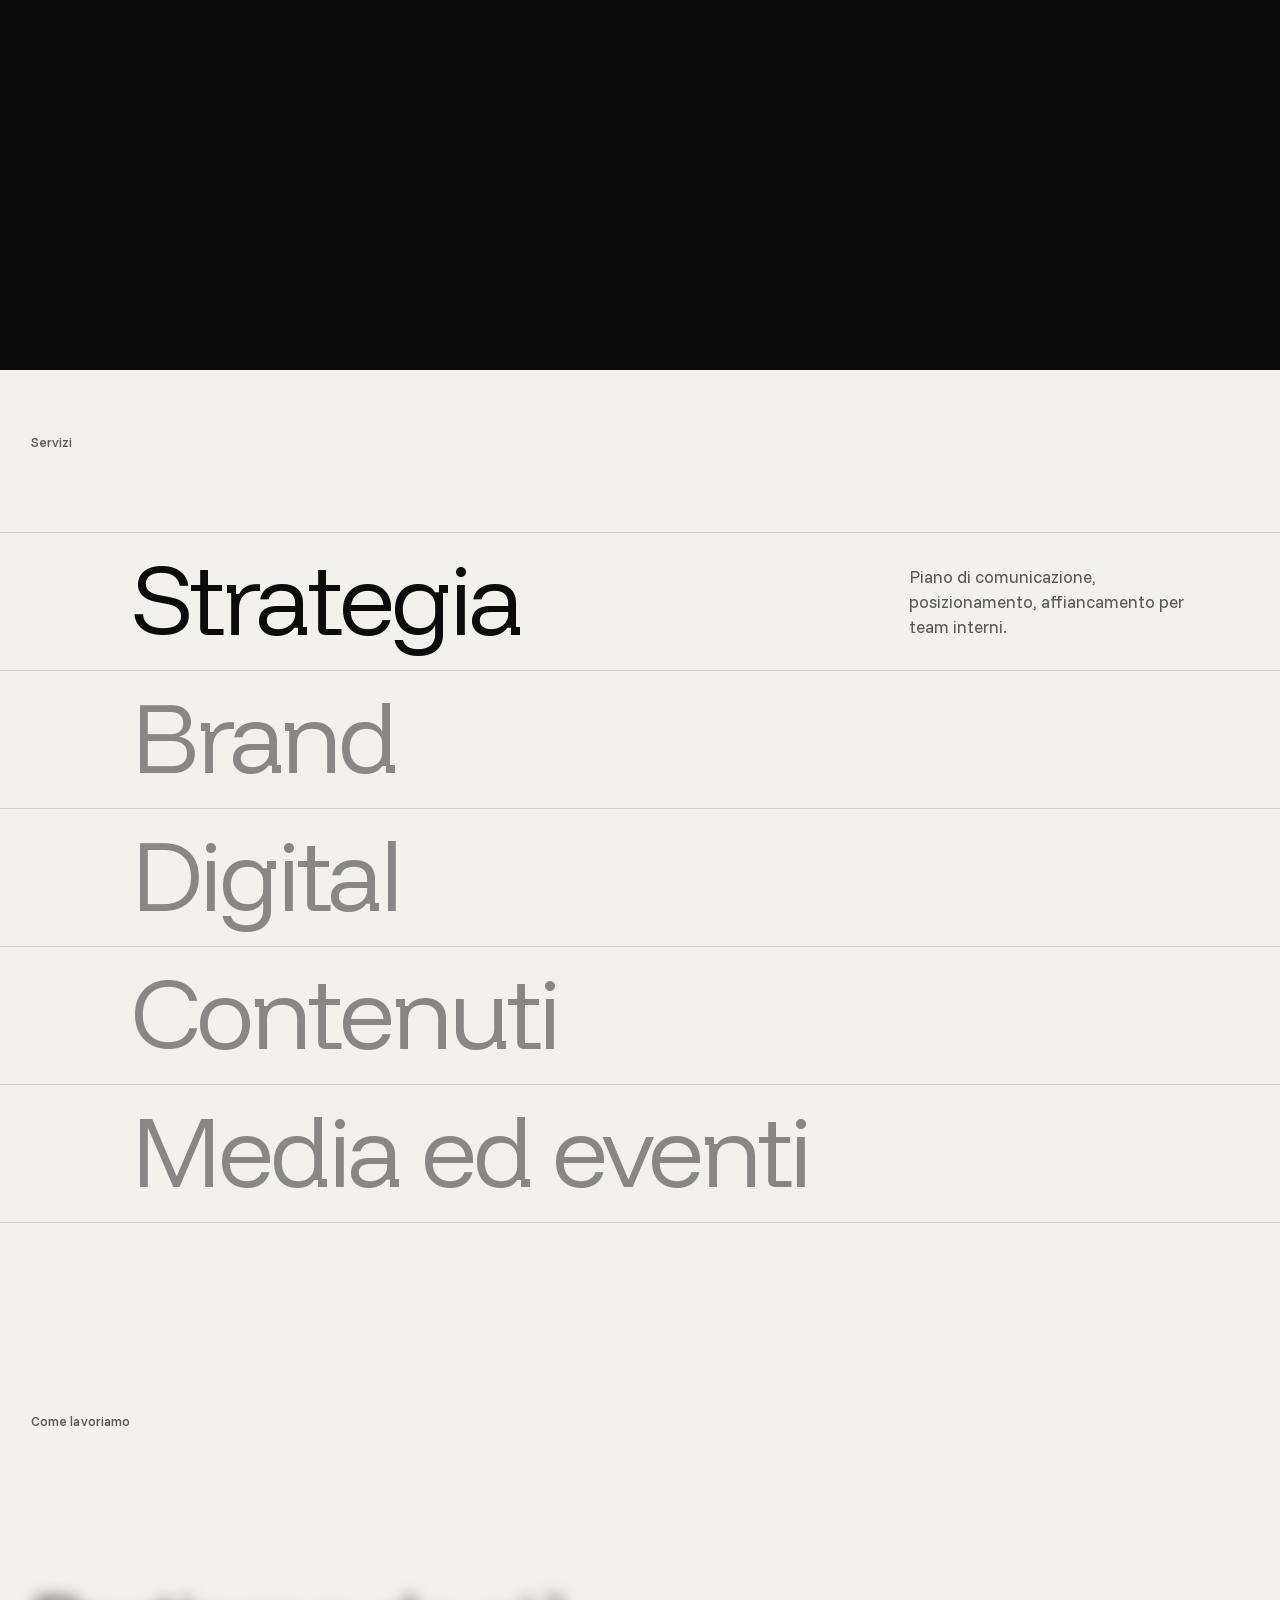
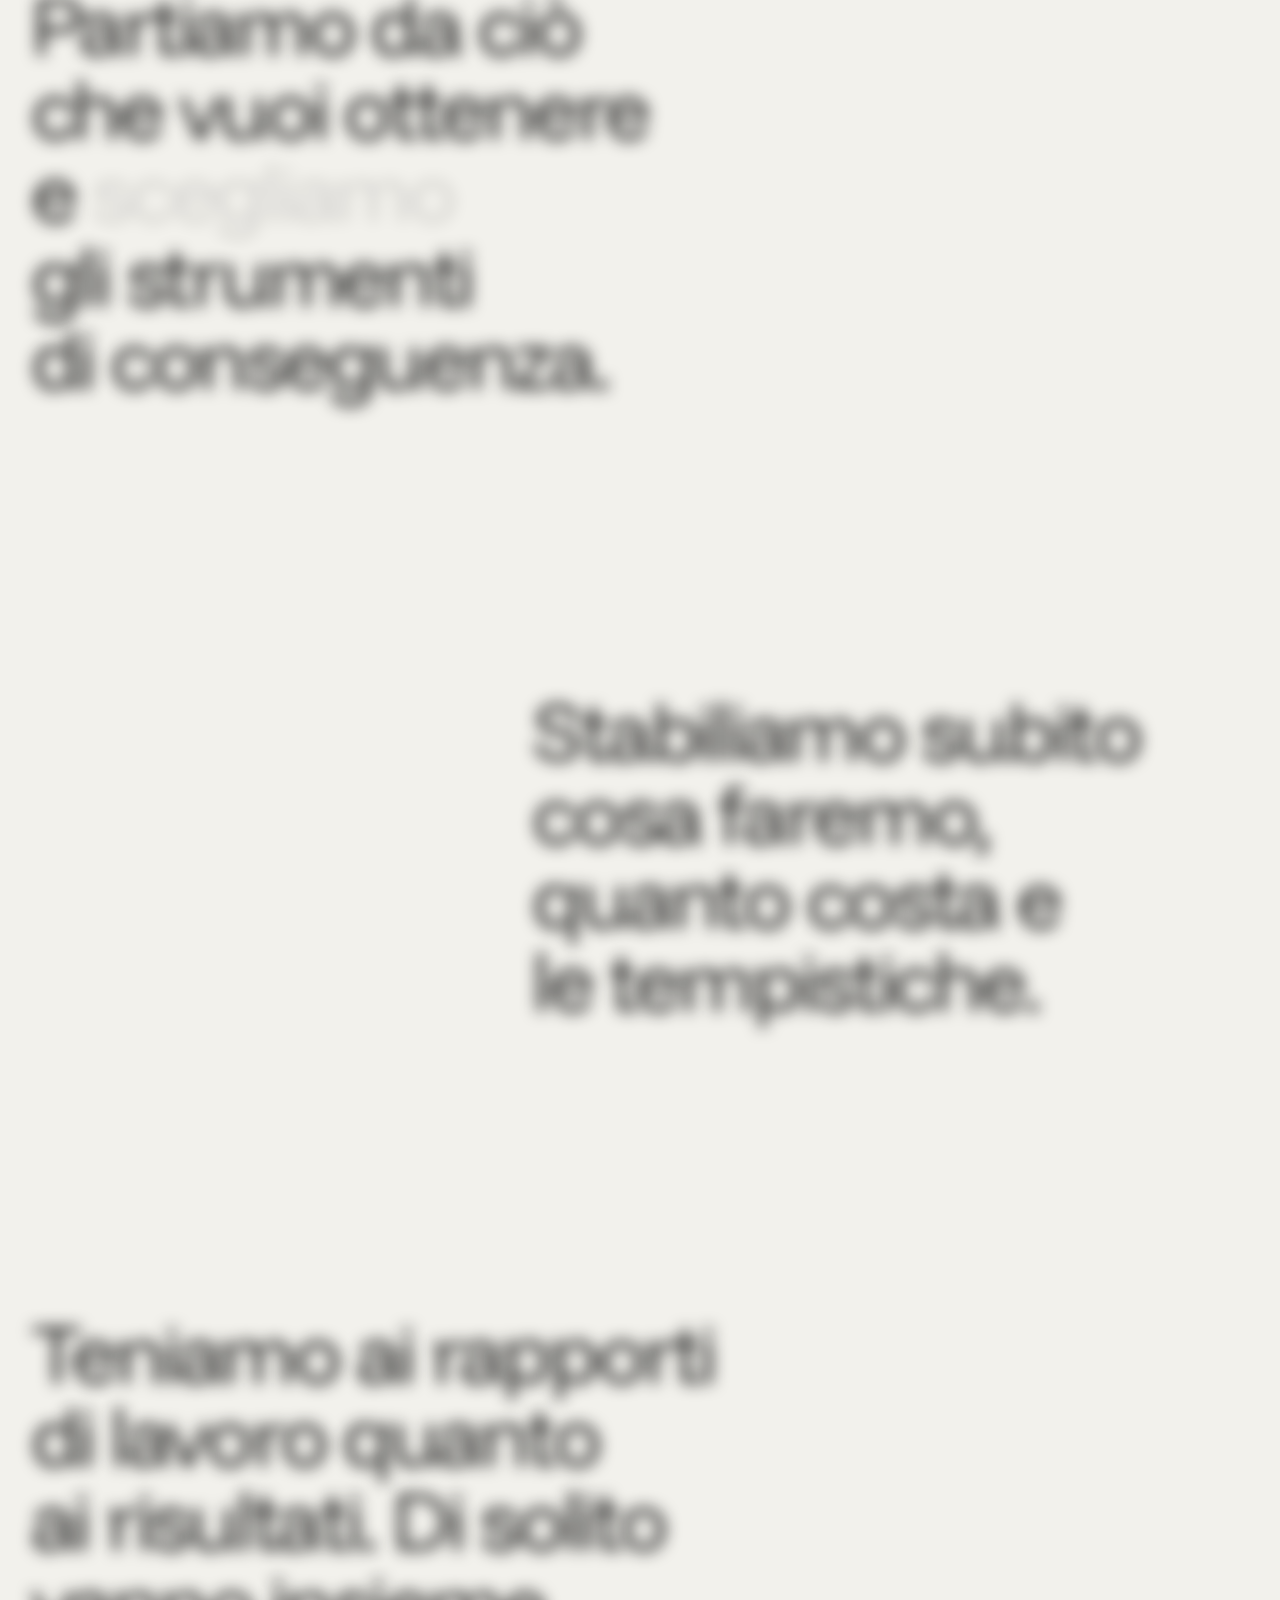
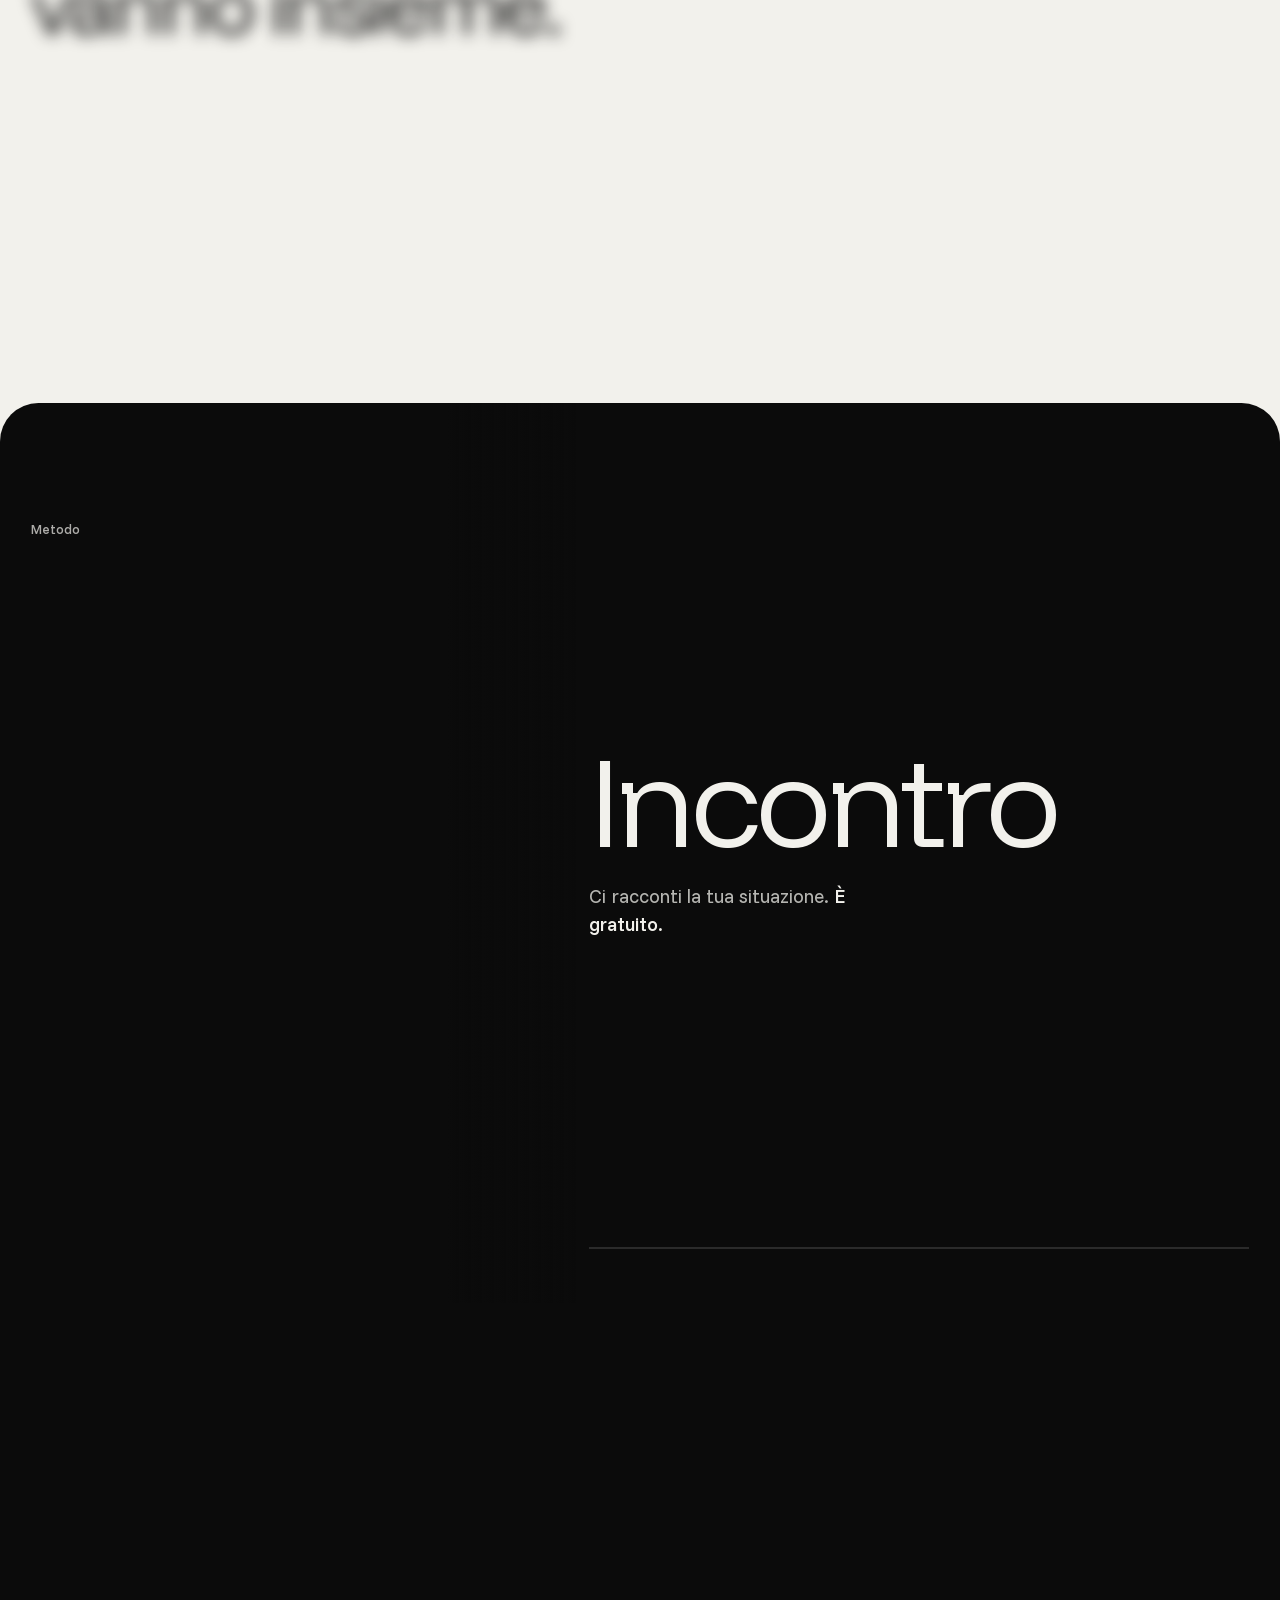
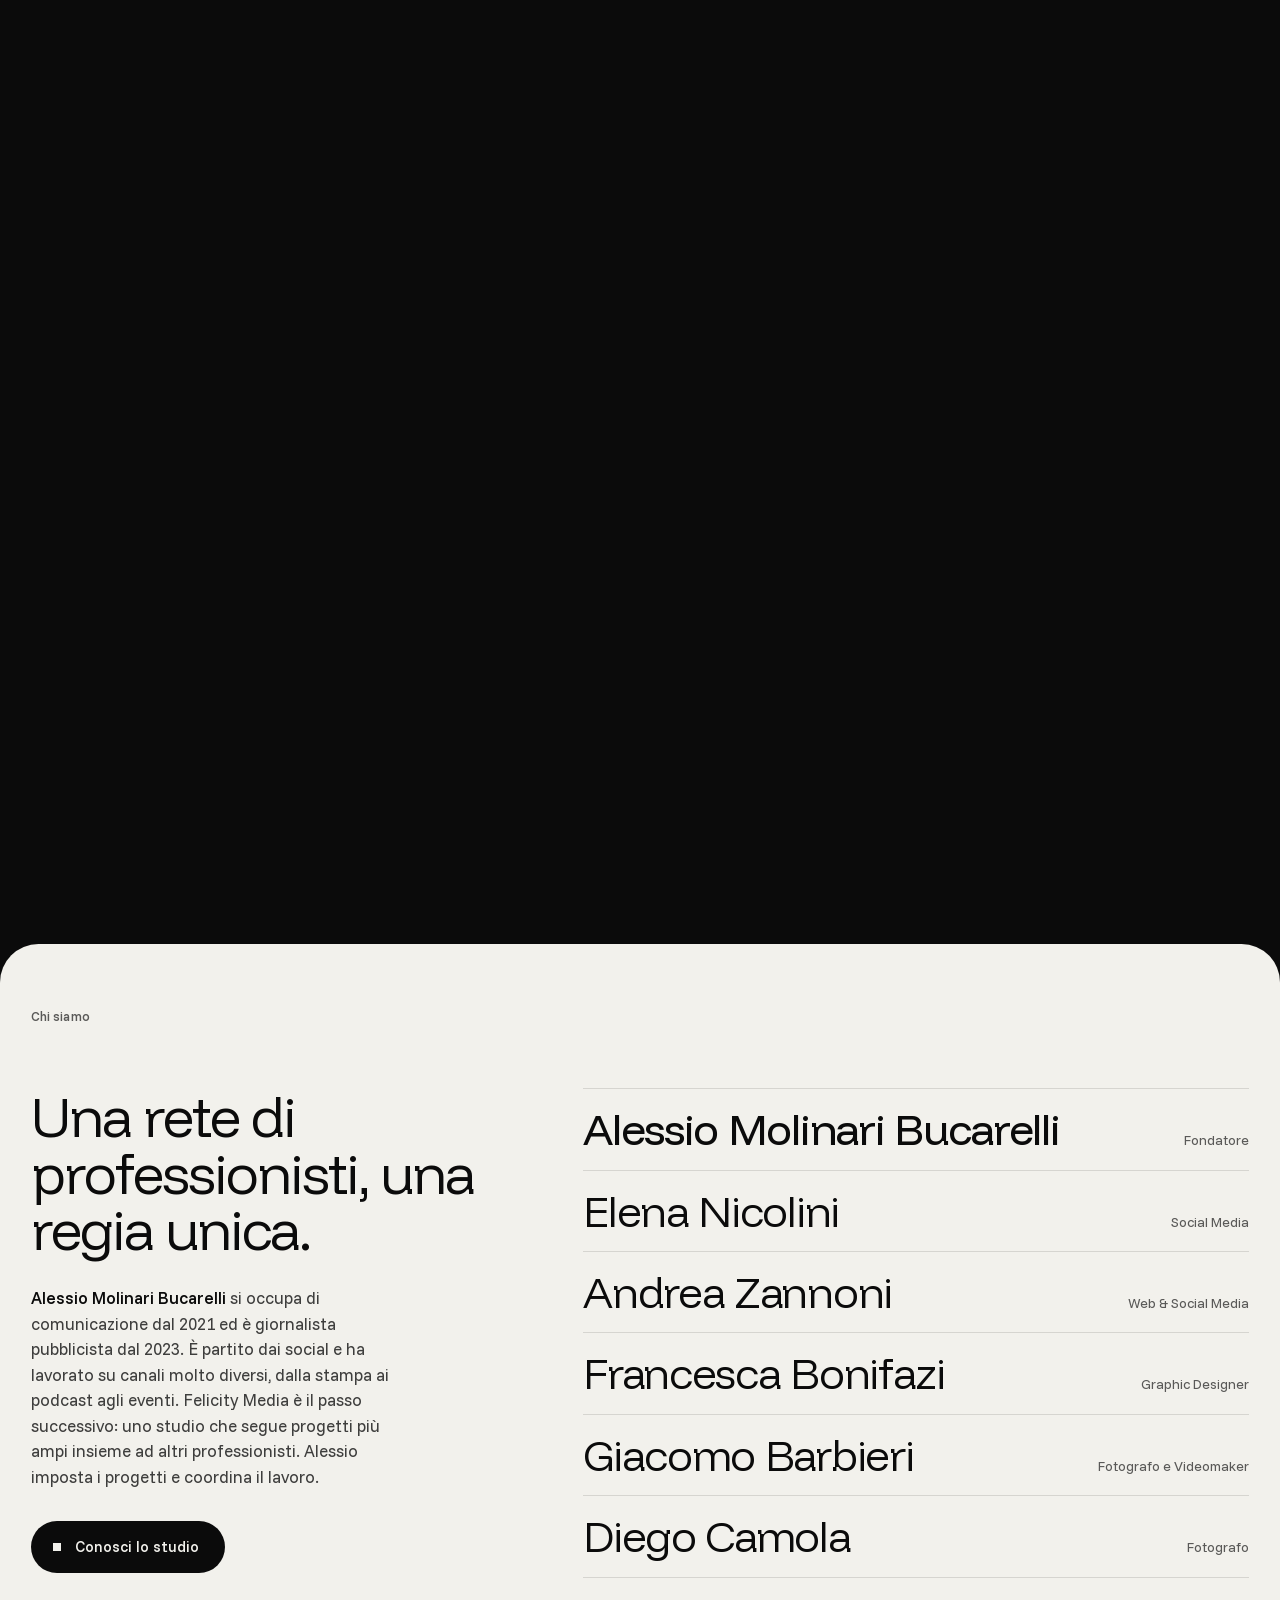
==== commit c3385beb: "Aggiorna l'anteprima del sito: team e scroll" ====
--- a/index.html
+++ b/index.html
@@ -23,7 +23,7 @@
 <link rel="icon" type="image/svg+xml" href="assets/favicon.svg">
 <link rel="preload" href="assets/fonts/FunnelDisplay-latin-B50WF7FG.woff2" as="font" type="font/woff2" crossorigin>
 <link rel="preload" href="assets/fonts/FunnelSans-latin-OpNIno8D.woff2" as="font" type="font/woff2" crossorigin>
-<script type="application/ld+json">{"@context":"https://schema.org","@graph":[{"@type":"WebPage","@id":"https://felicitymedia.it/#pagina","url":"https://felicitymedia.it/","name":"Felicity Media · Studio di comunicazione a Modena","description":"Studio di comunicazione a Modena: strategia, brand, digital, contenuti, media ed eventi per aziende, professionisti, realtà sportive e terzo settore.","inLanguage":"it-IT","isPartOf":{"@id":"https://felicitymedia.it/#sito"},"about":{"@id":"https://felicitymedia.it/#studio"}},{"@type":"LocalBusiness","@id":"https://felicitymedia.it/#studio","name":"Felicity Media","url":"https://felicitymedia.it/","logo":{"@type":"ImageObject","url":"https://felicitymedia.it/wp-content/themes/felicity-media/assets/logo-512.png","width":512,"height":512},"image":"https://felicitymedia.it/wp-content/themes/felicity-media/assets/og.png","description":"Studio di comunicazione a Modena. Lavora con aziende, professionisti, realtà sportive ed enti del terzo settore su strategia, brand, digital, contenuti, media ed eventi.","founder":{"@id":"https://felicitymedia.it/#alessio-molinari-bucarelli"},"member":[{"@id":"https://felicitymedia.it/#alessio-molinari-bucarelli"},{"@type":"Person","name":"Elena Nicolini","jobTitle":"Social Media"},{"@type":"Person","name":"Andrea Zannoni","jobTitle":"Web & Social Media"},{"@type":"Person","name":"Francesca Bonifazi","jobTitle":"Graphic Designer"},{"@type":"Person","name":"Giacomo Barbieri","jobTitle":"Fotografo e Videomaker"},{"@type":"Person","name":"Diego Camola","jobTitle":"Fotografo"},{"@type":"Person","name":"Sara Cigarini","jobTitle":"Social Media & Content"}],"vatID":"IT04032230261","email":"info@felicitymedia.it","telephone":"+393707180340","address":{"@type":"PostalAddress","addressLocality":"Modena","addressRegion":"MO","addressCountry":"IT"},"areaServed":{"@type":"City","name":"Modena"},"knowsAbout":["Piano di comunicazione","Posizionamento","Logo e identità visiva","Naming","Tono di voce","Social media","Campagne Meta e Google","Siti web e landing page","Newsletter","SEO","Fotografia","Video","Grafica","Ufficio stampa e PR","Comunicazione per eventi","Collaborazioni con creator"]},{"@type":"Person","@id":"https://felicitymedia.it/#alessio-molinari-bucarelli","name":"Alessio Molinari Bucarelli","jobTitle":"Fondatore di Felicity Media","description":"Si occupa di comunicazione dal 2021 ed è giornalista pubblicista dal 2023. Ha lavorato con più di 50 realtà tra imprese, professionisti e società sportive.","worksFor":{"@id":"https://felicitymedia.it/#studio"}},{"@type":"WebSite","@id":"https://felicitymedia.it/#sito","url":"https://felicitymedia.it/","name":"Felicity Media","inLanguage":"it-IT","publisher":{"@id":"https://felicitymedia.it/#studio"}}]}</script>
+<script type="application/ld+json">{"@context":"https://schema.org","@graph":[{"@type":"WebPage","@id":"https://felicitymedia.it/#pagina","url":"https://felicitymedia.it/","name":"Felicity Media · Studio di comunicazione a Modena","description":"Studio di comunicazione a Modena: strategia, brand, digital, contenuti, media ed eventi per aziende, professionisti, realtà sportive e terzo settore.","inLanguage":"it-IT","isPartOf":{"@id":"https://felicitymedia.it/#sito"},"about":{"@id":"https://felicitymedia.it/#studio"}},{"@type":"LocalBusiness","@id":"https://felicitymedia.it/#studio","name":"Felicity Media","url":"https://felicitymedia.it/","logo":{"@type":"ImageObject","url":"https://felicitymedia.it/wp-content/themes/felicity-media/assets/logo-512.png","width":512,"height":512},"image":"https://felicitymedia.it/wp-content/themes/felicity-media/assets/og.png","description":"Studio di comunicazione a Modena. Lavora con aziende, professionisti, realtà sportive ed enti del terzo settore su strategia, brand, digital, contenuti, media ed eventi.","founder":{"@id":"https://felicitymedia.it/#alessio-molinari-bucarelli"},"member":[{"@id":"https://felicitymedia.it/#alessio-molinari-bucarelli"},{"@type":"Person","name":"Elena Nicolini","jobTitle":"Social Media"},{"@type":"Person","name":"Andrea Zannoni","jobTitle":"Web & Social Media"},{"@type":"Person","name":"Francesca Bonifazi","jobTitle":"Graphic Designer"},{"@type":"Person","name":"Giacomo Barbieri","jobTitle":"Fotografo e Videomaker"},{"@type":"Person","name":"Diego Camola","jobTitle":"Fotografo"},{"@type":"Person","name":"Sara Cigarini","jobTitle":"Social Media & Content"},{"@type":"Person","name":"Jennifer Okere","jobTitle":"Social Media"}],"vatID":"IT04032230261","email":"info@felicitymedia.it","telephone":"+393707180340","address":{"@type":"PostalAddress","addressLocality":"Modena","addressRegion":"MO","addressCountry":"IT"},"areaServed":{"@type":"City","name":"Modena"},"knowsAbout":["Piano di comunicazione","Posizionamento","Logo e identità visiva","Naming","Tono di voce","Social media","Campagne Meta e Google","Siti web e landing page","Newsletter","SEO","Fotografia","Video","Grafica","Ufficio stampa e PR","Comunicazione per eventi","Collaborazioni con creator"]},{"@type":"Person","@id":"https://felicitymedia.it/#alessio-molinari-bucarelli","name":"Alessio Molinari Bucarelli","jobTitle":"Fondatore di Felicity Media","description":"Si occupa di comunicazione dal 2021 ed è giornalista pubblicista dal 2023. Ha lavorato con più di 50 realtà tra imprese, professionisti e società sportive.","worksFor":{"@id":"https://felicitymedia.it/#studio"}},{"@type":"WebSite","@id":"https://felicitymedia.it/#sito","url":"https://felicitymedia.it/","name":"Felicity Media","inLanguage":"it-IT","publisher":{"@id":"https://felicitymedia.it/#studio"}}]}</script>
 <link rel="stylesheet" href="assets/css/site.css">
 <script>document.documentElement.classList.add("js");try{if(sessionStorage.getItem("fm-seen"))document.documentElement.classList.add("seen")}catch(e){}</script>
 </head>
@@ -180,6 +180,7 @@
         <li class="person"><span class="person__name">Giacomo Barbieri</span><span class="person__role">Fotografo e Videomaker</span></li>
         <li class="person"><span class="person__name">Diego Camola</span><span class="person__role">Fotografo</span></li>
         <li class="person"><span class="person__name">Sara Cigarini</span><span class="person__role">Social Media &amp; Content</span></li>
+        <li class="person"><span class="person__name">Jennifer Okere</span><span class="person__role">Social Media</span></li>
         </ul>
     </div>
   </section>
--- a/assets/css/site.css
+++ b/assets/css/site.css
@@ -167,7 +167,7 @@
 .btn[disabled]{opacity:.5;cursor:progress}
 
 /* ---------- words that come out of the blur (from Slogan Studio) ---------- */
-.blur .w{display:inline;opacity:.14;filter:blur(8px);transition:opacity .25s linear,filter .25s linear}
+.blur .w{display:inline;opacity:.14;filter:blur(8px);transition:opacity .45s var(--ease),filter .45s var(--ease)}
 .blur .w.on{opacity:1;filter:blur(0)}
 
 /* ---------- IL NOME: shared ---------- */
@@ -184,7 +184,7 @@
 .nomeA__count{position:absolute;left:var(--gutter);bottom:clamp(28px,6vh,64px);color:var(--paper-60);font-variant-numeric:tabular-nums;margin:0}
 .nomeA__bar{position:absolute;left:calc(var(--gutter) + 70px);right:var(--gutter);bottom:calc(clamp(28px,6vh,64px) + 8px);height:1px;background:var(--paper-14)}
 .nomeA__bar i{position:absolute;inset:0;background:var(--paper);transform-origin:left;transform:scaleX(0)}
-.ch{position:absolute;left:var(--gutter);right:var(--gutter);top:50%;transform:translateY(-50%);max-width:1180px;opacity:0;visibility:hidden}
+.ch{position:absolute;left:var(--gutter);right:var(--gutter);top:50%;transform:translateY(-50%);max-width:1180px;opacity:0;visibility:hidden;will-change:opacity,transform,filter}
 .ch__big{margin:0 0 clamp(18px,3vh,34px);font-family:var(--font-display);font-weight:300;font-size:clamp(40px,6.4vw,120px);line-height:1;letter-spacing:-.035em;max-width:16ch;text-wrap:balance}
 .ch__small{margin:0;max-width:52ch;font-size:clamp(18px,1.5vw,24px);line-height:1.5;color:var(--paper-60)}
 .ch__small b{color:var(--paper)}
@@ -273,9 +273,11 @@
 .metodo__stage{position:sticky;top:0;height:100vh;height:100svh;overflow:hidden}
 .metodo__label{position:absolute;left:var(--gutter);top:clamp(84px,13vh,130px);color:var(--paper-60);z-index:2;margin:0}
 .metodo__face{position:absolute;--fw:min(128vh,64vw);left:calc(22vw - var(--fw)/2);top:calc(50% - var(--fw)/2);width:var(--fw);aspect-ratio:1}
-.metodo__view{position:absolute;left:42vw;right:0;top:0;bottom:0;overflow:hidden;z-index:2}
-.metodo__track{position:absolute;left:4vw;top:0;bottom:0;display:flex;align-items:center;gap:16vw;padding-right:6vw;will-change:transform}
+.metodo__view{position:absolute;left:35vw;right:0;top:0;bottom:0;overflow:hidden;z-index:2}
+.metodo__view::before{content:"";position:absolute;left:0;top:0;bottom:0;width:10vw;z-index:1;pointer-events:none;background:linear-gradient(90deg,var(--ink),rgba(11,11,11,0))}
+.metodo__track{position:absolute;left:11vw;top:0;bottom:0;display:flex;align-items:center;gap:8vw;padding-right:6vw;will-change:transform}
 .step{flex:none;width:min(46vw,700px)}
+.step__word,.step__text{will-change:opacity,transform}
 .step__word{margin:0 0 22px;font-family:var(--font-display);font-weight:300;font-size:clamp(56px,10vw,190px);line-height:.95;letter-spacing:-.04em}
 .step__text{margin:0;max-width:30ch;font-size:clamp(18px,1.5vw,24px);line-height:1.45;color:rgba(242,241,236,.74)}
 .step__text strong{color:var(--paper)}
@@ -517,7 +519,7 @@
 .steps__stage{position:sticky;top:0;height:100vh;height:100svh;overflow:hidden;z-index:2}
 .steps__face{position:absolute;--fw:min(128vh,64vw);left:calc(24vw - var(--fw)/2);top:calc(50% - var(--fw)/2);width:var(--fw);aspect-ratio:1}
 .steps__list{position:absolute;left:50vw;right:var(--gutter);top:0;bottom:0}
-.stp{position:absolute;left:0;right:0;top:50%;translate:0 -50%;opacity:0;visibility:hidden}
+.stp{position:absolute;left:0;right:0;top:50%;translate:0 -50%;opacity:0;visibility:hidden;will-change:opacity,transform,filter}
 .stp:first-child,.nomeA .ch:first-of-type{opacity:1;visibility:visible}
 .stp__n{margin:0 0 18px;color:var(--paper-60);font-variant-numeric:tabular-nums}
 .stp__word{margin:0 0 22px;font-family:var(--font-display);font-weight:300;font-size:clamp(64px,10vw,190px);line-height:.95;letter-spacing:-.045em}
@@ -574,7 +576,9 @@
   .metodo__view{top:0;bottom:0;height:auto;touch-action:pan-x pan-y;cursor:grab;overflow-x:auto;overflow-y:hidden;scroll-snap-type:x mandatory;scroll-padding-inline:var(--gutter);overscroll-behavior-x:contain;scrollbar-width:none;-webkit-overflow-scrolling:touch}
   .metodo__view::-webkit-scrollbar{display:none}
   .metodo__track{position:relative;left:0;top:auto;bottom:auto;height:100%;width:max-content;transform:none!important;align-items:flex-start;padding:0 var(--gutter);gap:calc(var(--gutter)*2)}
-  .step{width:calc(100vw - var(--gutter)*2);height:100%;padding-top:50vh;padding-top:50svh;scroll-snap-align:start}
+  .metodo__view::before{display:none}
+  .step{width:calc(100vw - var(--gutter)*2);height:100%;padding-top:50vh;padding-top:50svh;scroll-snap-align:start;scroll-snap-stop:always;will-change:opacity}
+  .step__word,.step__text{will-change:auto}
   .step__word{font-size:15vw;margin-bottom:14px}
   .metodo__bar{bottom:calc(clamp(24px,5vh,44px) + 32px)}
   .metodo__nav{display:flex;position:absolute;left:var(--gutter);right:var(--gutter);bottom:clamp(24px,5vh,44px);justify-content:space-between;z-index:3;color:var(--paper);pointer-events:none}
@@ -653,8 +657,14 @@
 
 /* ---------- phones: nothing that repaints the whole page at every frame ---------- */
 @media (hover:none),(max-width:820px){
-  .blur .w{filter:none;transition:opacity .25s linear}
+  .blur .w{filter:none;transition:opacity .4s var(--ease)}
+  /* colour instead of opacity: one animated layer per word is what makes a phone heavy */
+  @supports (color:color-mix(in srgb,red 14%,transparent)){
+    .blur .w{opacity:1;color:color-mix(in srgb,currentColor 14%,transparent);transition:color .4s var(--ease)}
+    .blur .w.on{color:inherit}
+  }
   .svc__list li{filter:none}
+  .ch,.stp{will-change:opacity}
   .hdr{mix-blend-mode:normal;color:var(--ink)}
   .hdr .hdr__logo img{filter:none}
   .hdr[data-ground="ink"]{color:var(--paper)}
@@ -669,10 +679,6 @@
 /* header: ground and text change together, at once; only sliding is animated */
 .hdr{transition:transform .6s var(--ease)}
 .no-anim,.no-anim *{transition:none!important}
-/* home method on desktop: words fade at the edge instead of being cut */
-@media (min-width:821px){
-  .metodo__view{-webkit-mask-image:linear-gradient(90deg,transparent 0,#000 3.6vw,#000 calc(100% - 4vw),transparent 100%);mask-image:linear-gradient(90deg,transparent 0,#000 3.6vw,#000 calc(100% - 4vw),transparent 100%)}
-}
 @media (hover:none),(max-width:820px){
 }
 #team{scroll-margin-top:70px}
@@ -698,6 +704,9 @@
 
 /* the whole method section can be swiped, the logo included */
 @media (max-width:820px){
+  /* home services: the scroll only lights a row up, it never opens one, so nothing moves under the finger */
+  .srv__desc{max-height:none;margin:4px 0 clamp(8px,1.6vh,18px);opacity:.45;transition:opacity .45s var(--ease)}
+  .srv__row.is-active .srv__desc{max-height:none}
   .metodo__view.is-dragging{cursor:grabbing;scroll-snap-type:none;user-select:none}
   .metodo__bar{pointer-events:none}
   .metodo__label{pointer-events:none}
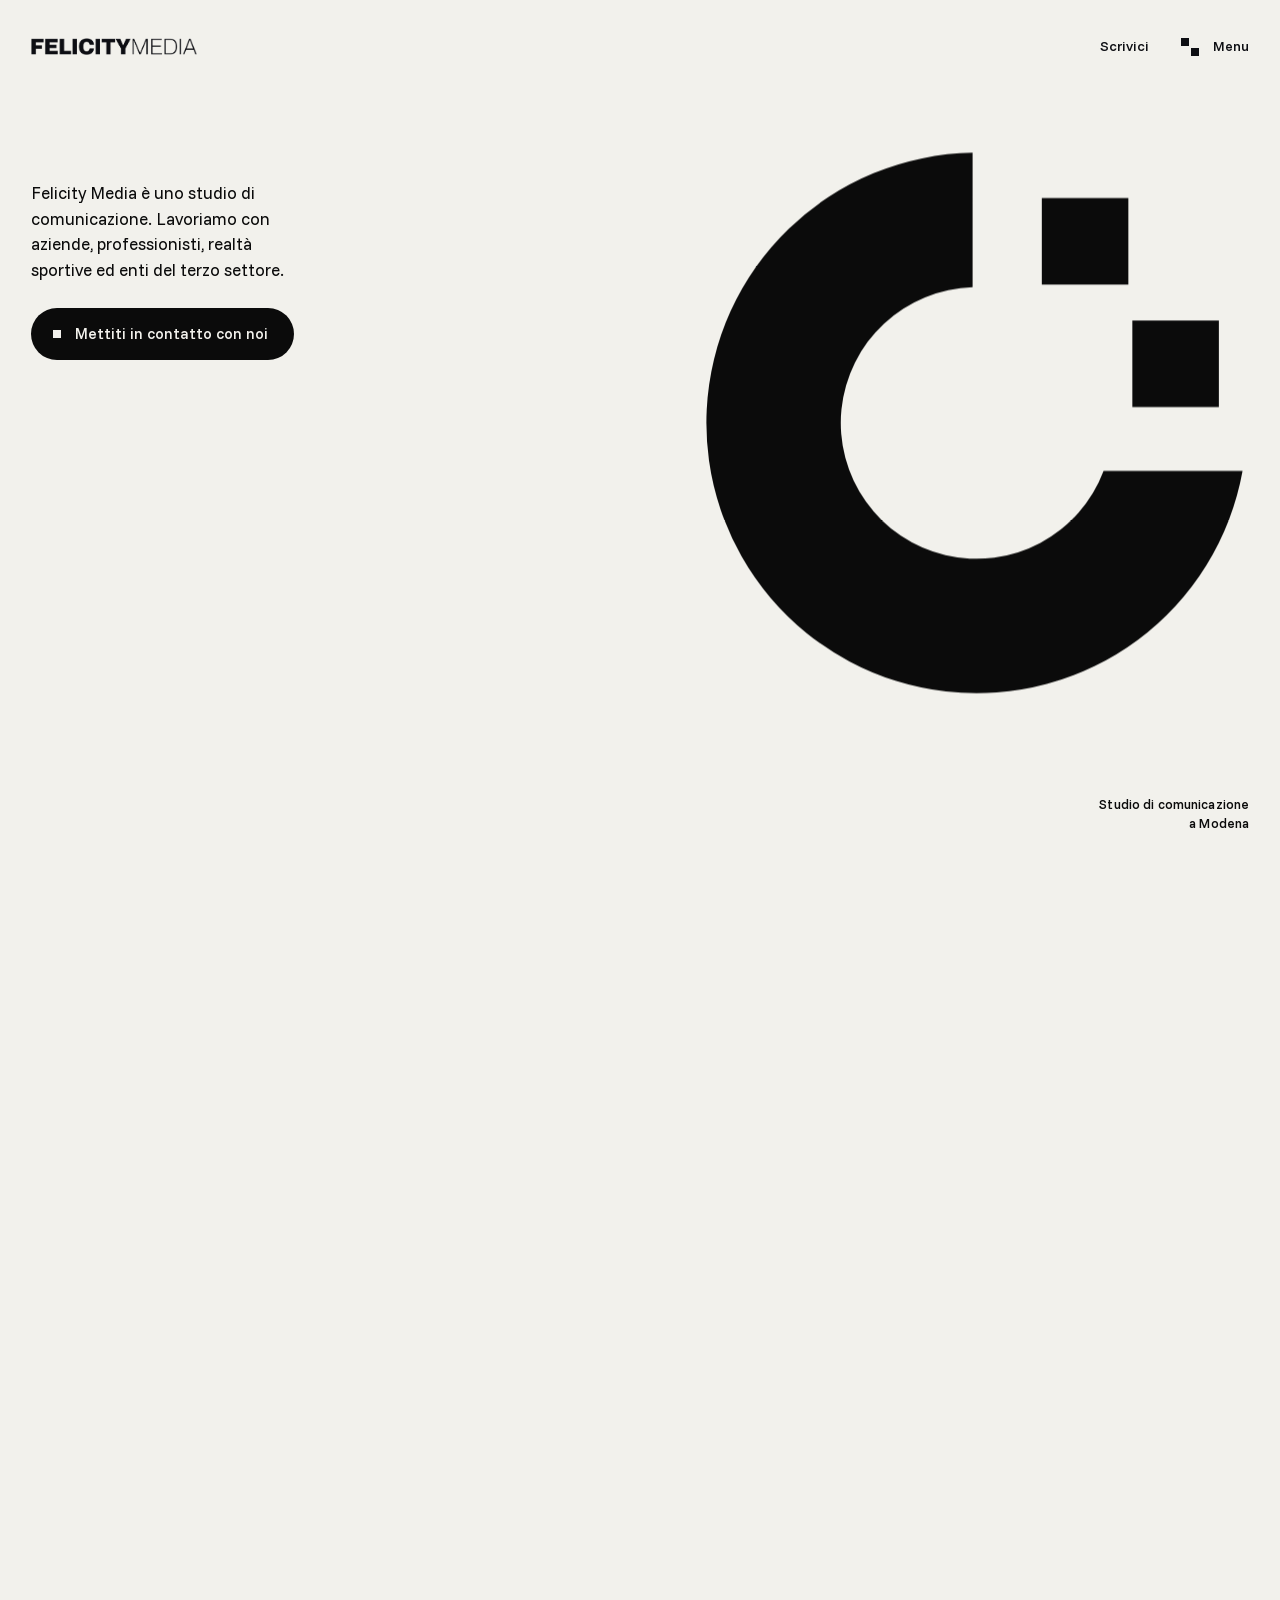
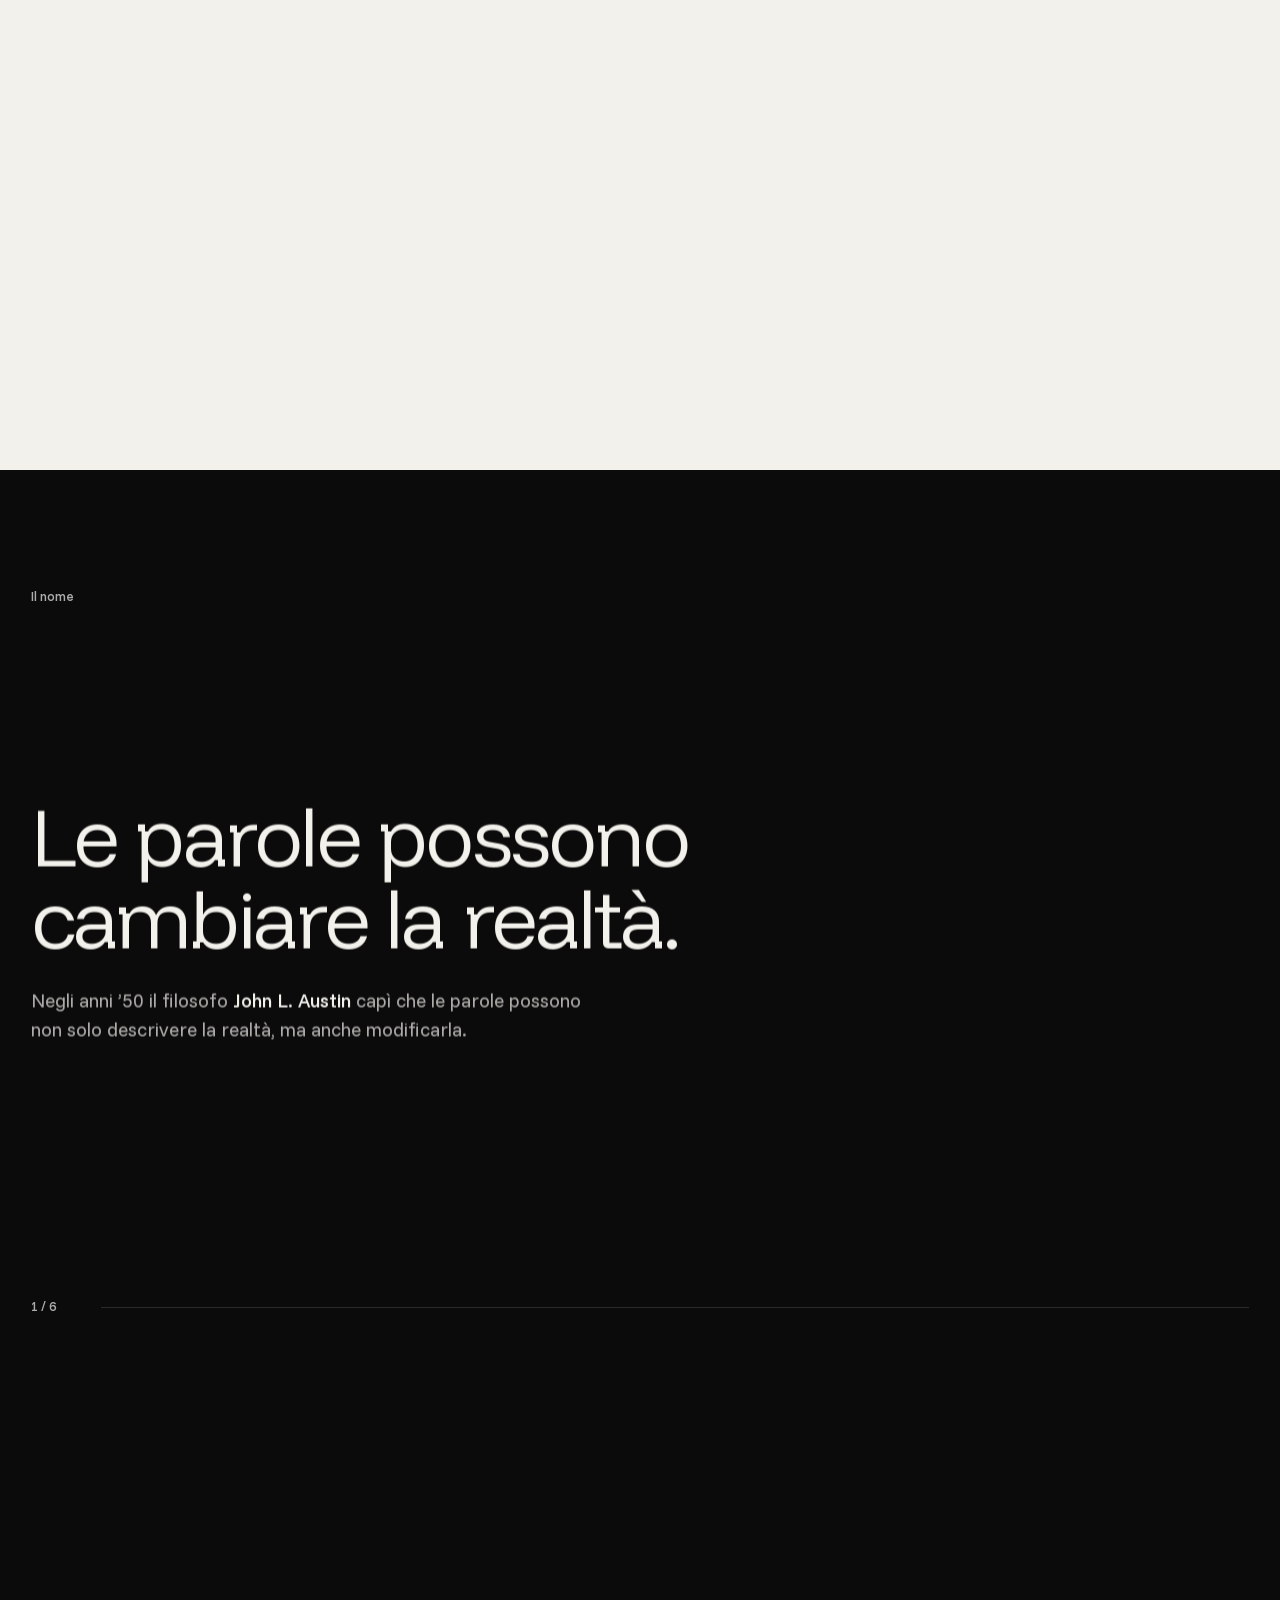
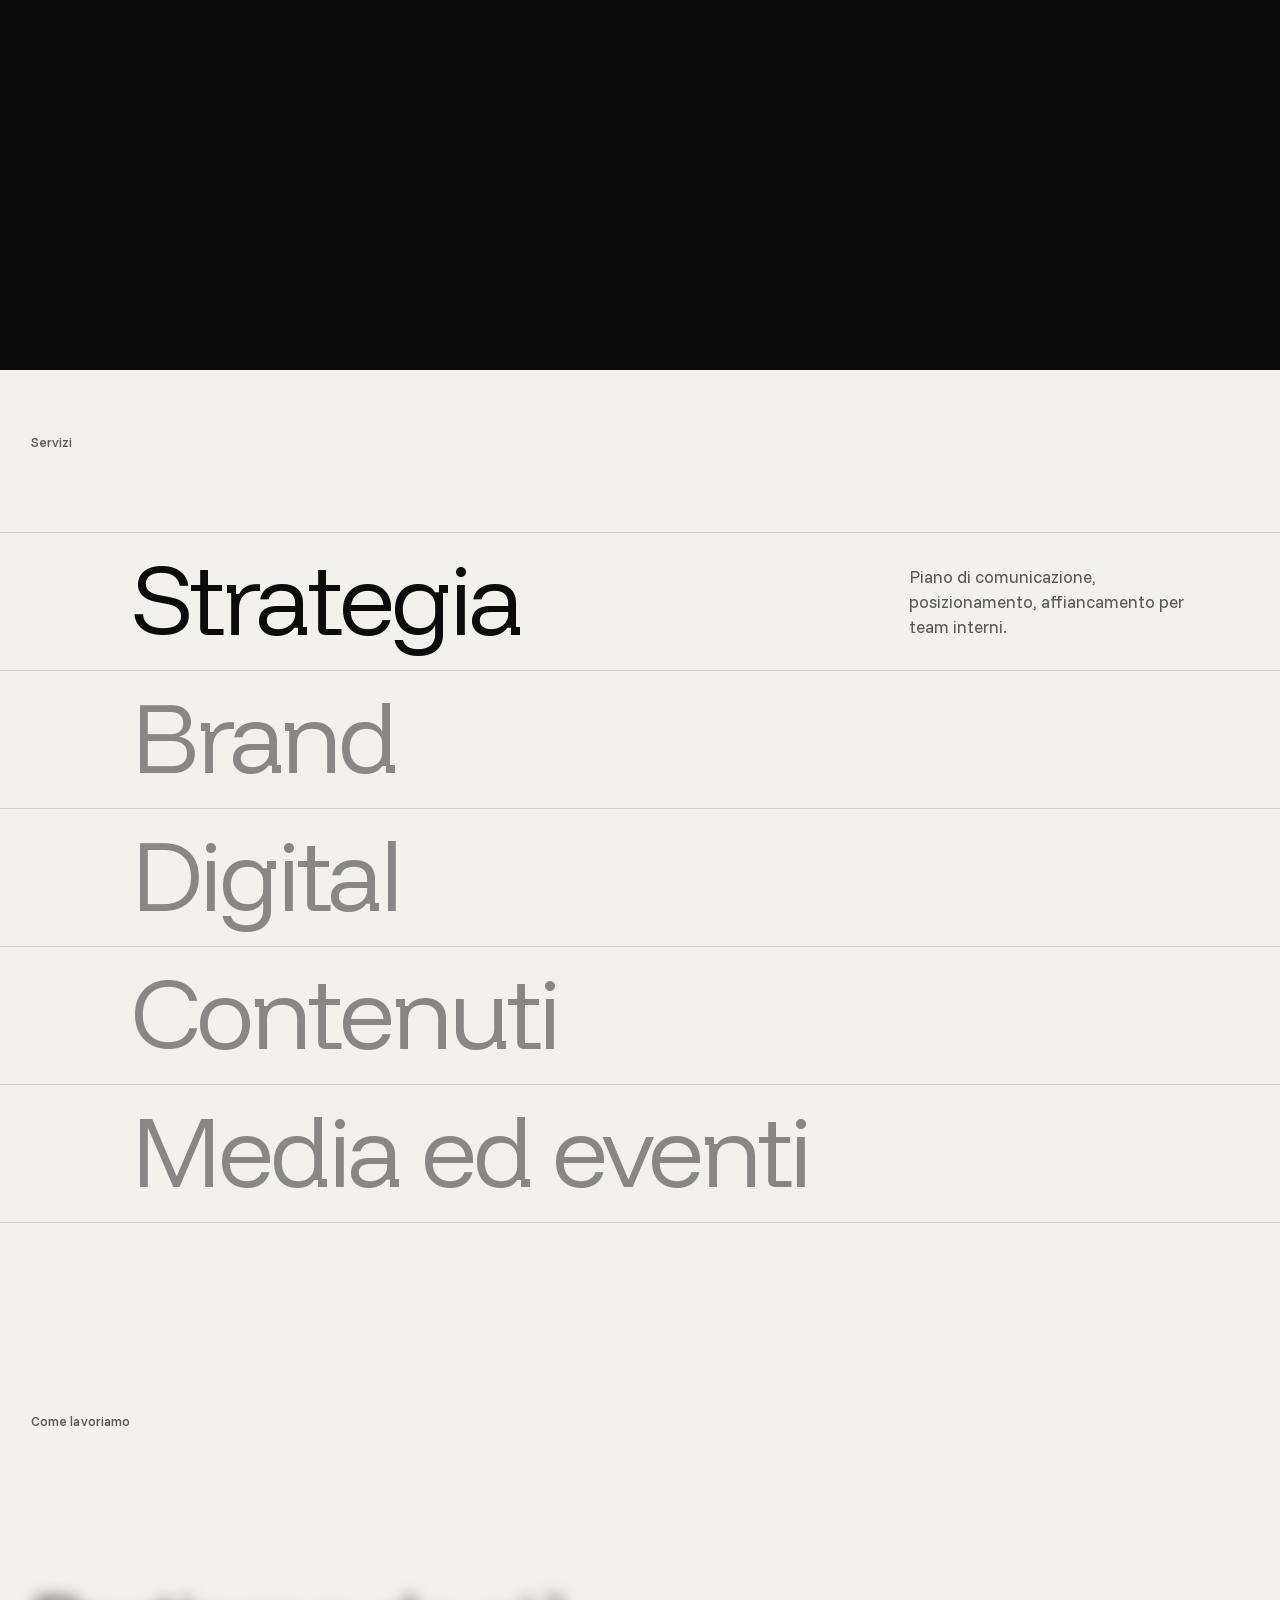
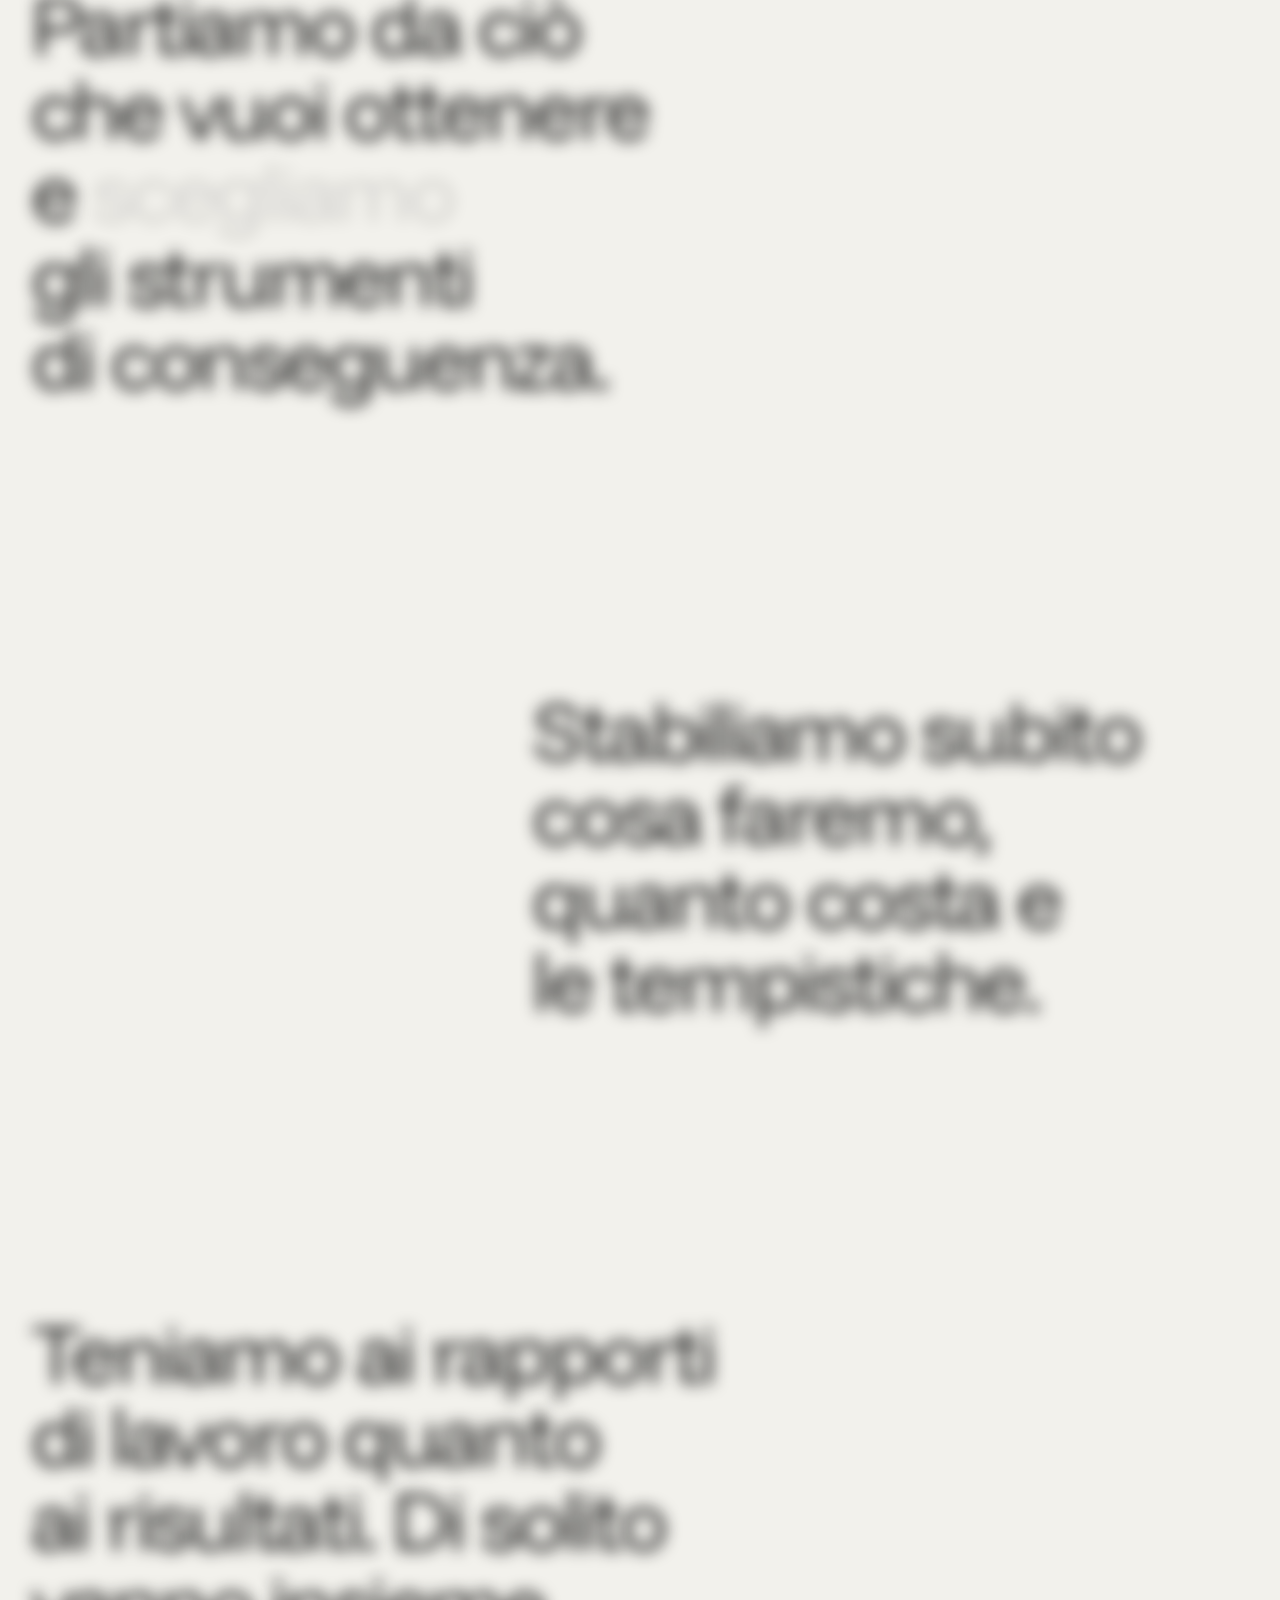
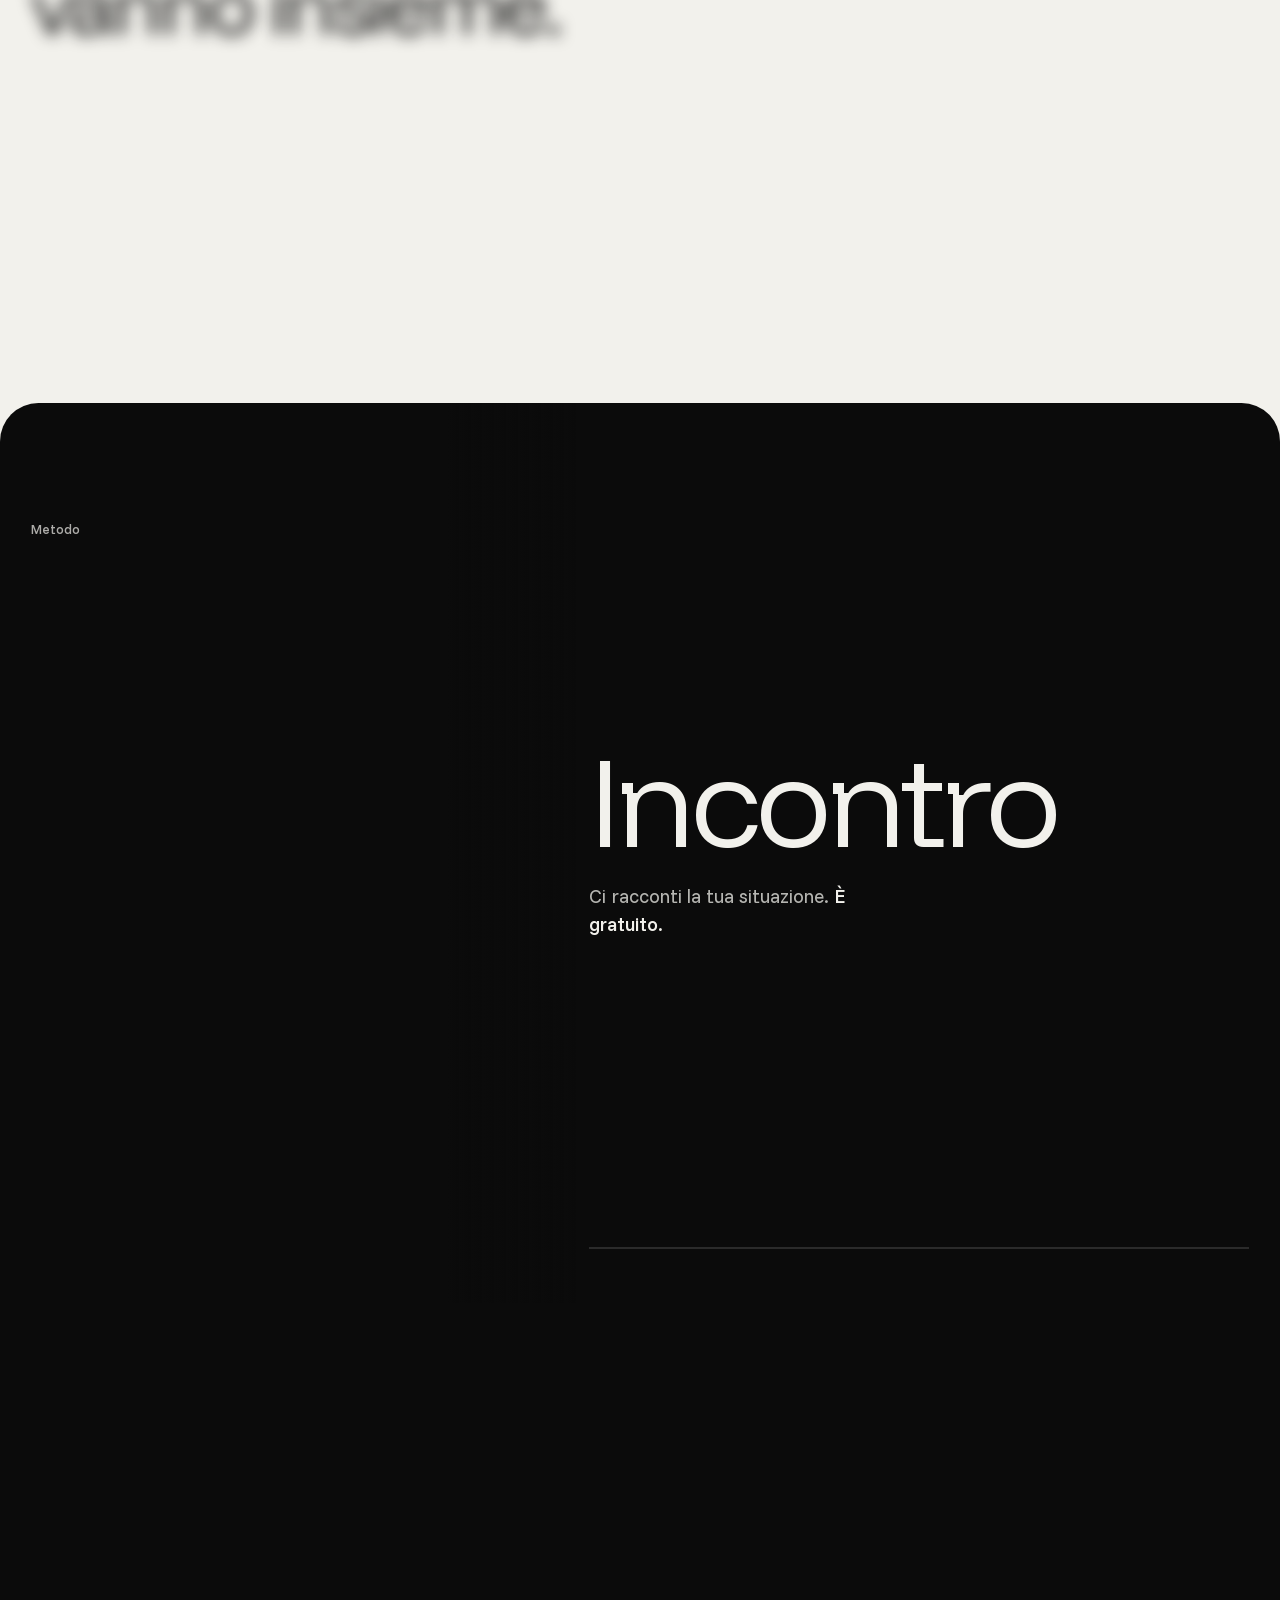
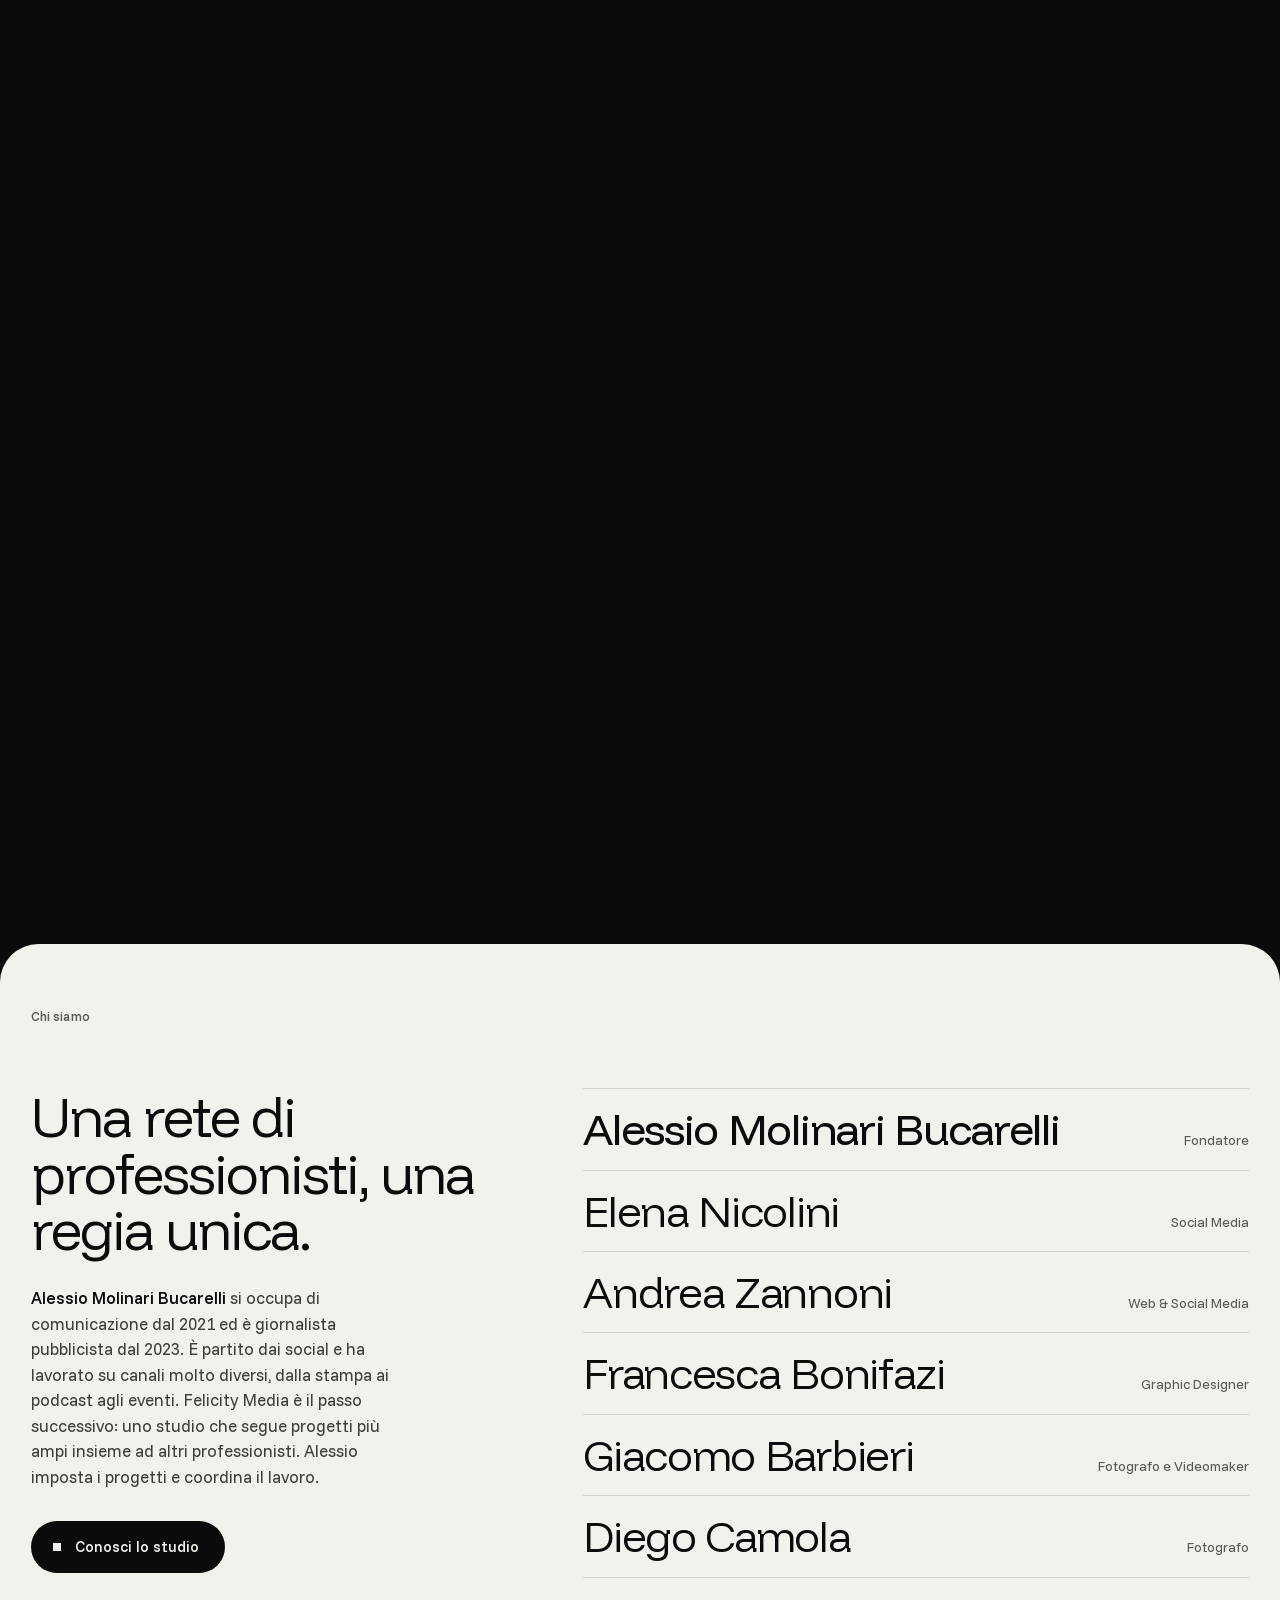
==== commit 11a10136: "Tag di verifica Search Console" ====
--- a/index.html
+++ b/index.html
@@ -7,6 +7,7 @@
 <meta name="description" content="Studio di comunicazione a Modena: strategia, brand, digital, contenuti, media ed eventi per aziende, professionisti, realtà sportive e terzo settore.">
 <meta name="theme-color" content="#0b0b0b">
 <meta name="robots" content="noindex, nofollow">
+<meta name="google-site-verification" content="B58OvEjC71vvT1BCDhgoUjL-aXJVwMTQYs_2-8iDb6Q">
 <meta property="og:title" content="Felicity Media · Studio di comunicazione a Modena">
 <meta property="og:description" content="Studio di comunicazione a Modena: strategia, brand, digital, contenuti, media ed eventi per aziende, professionisti, realtà sportive e terzo settore.">
 <meta property="og:type" content="website">
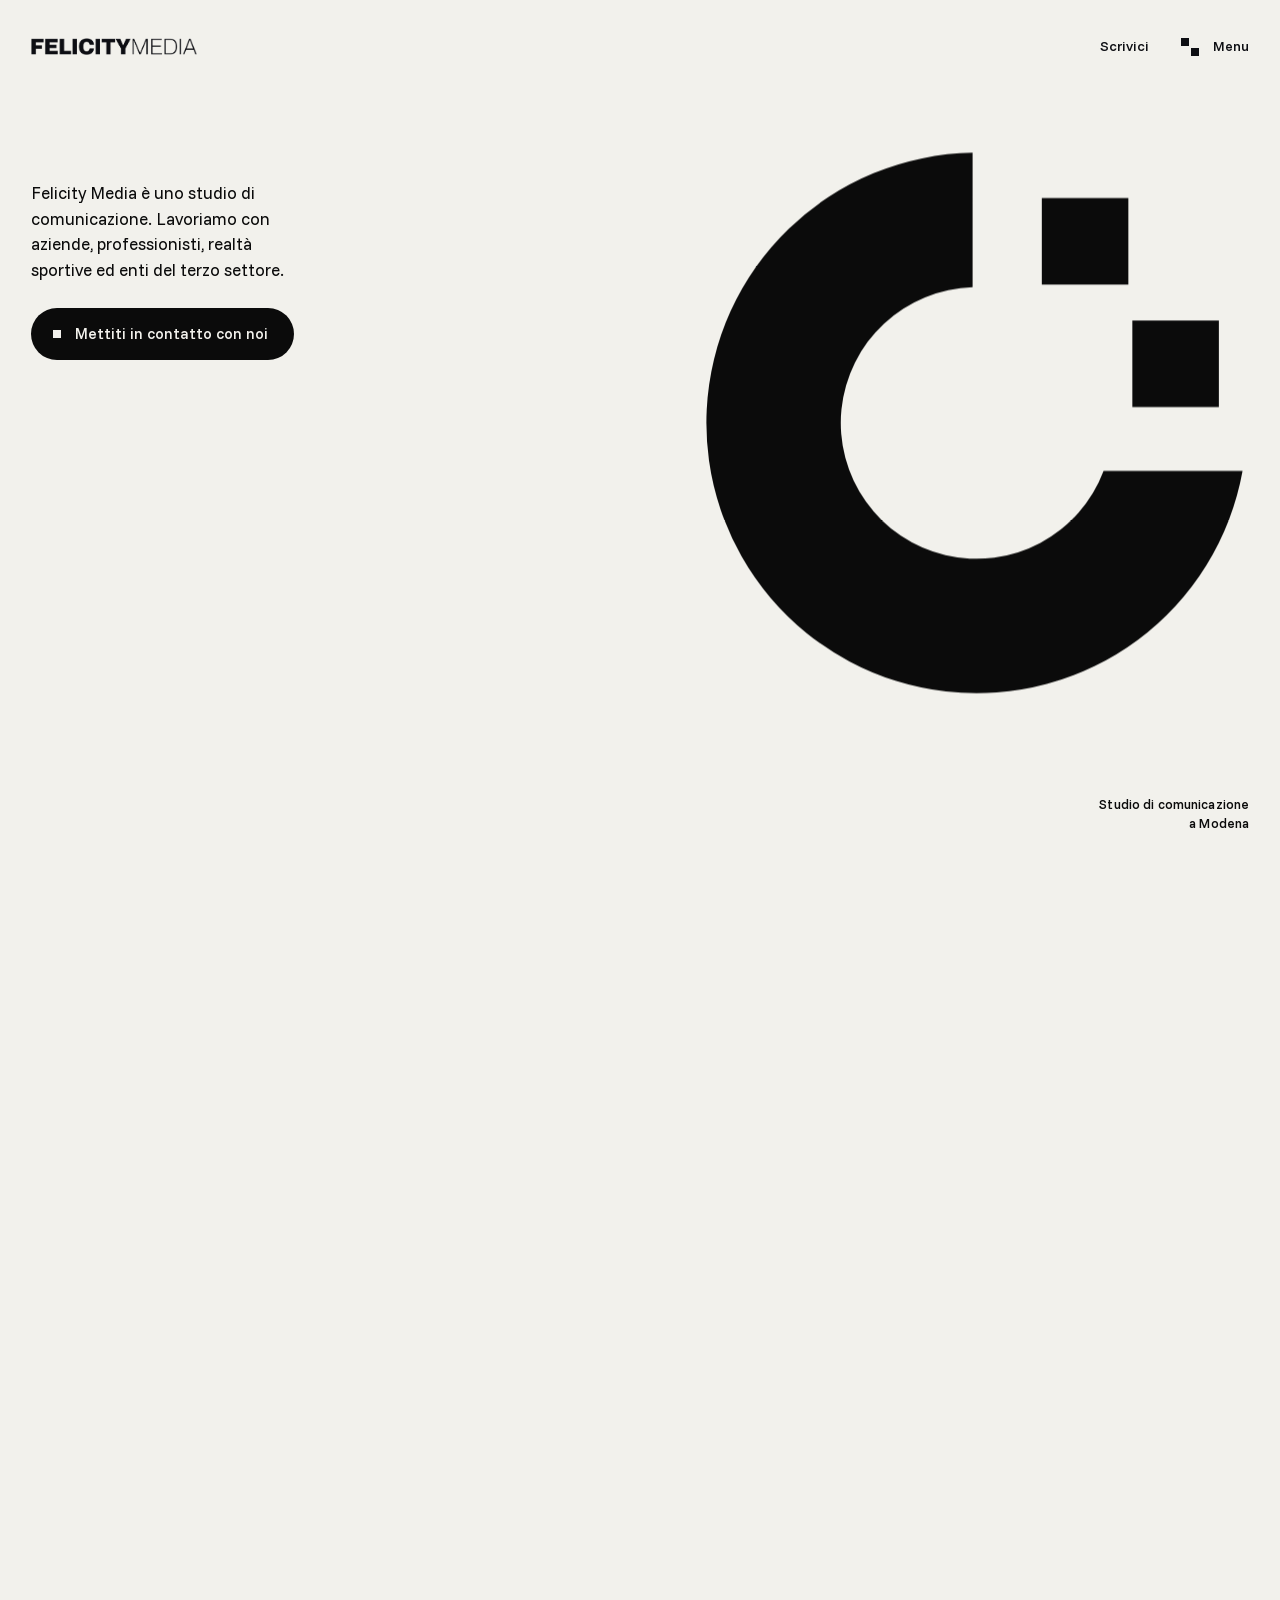
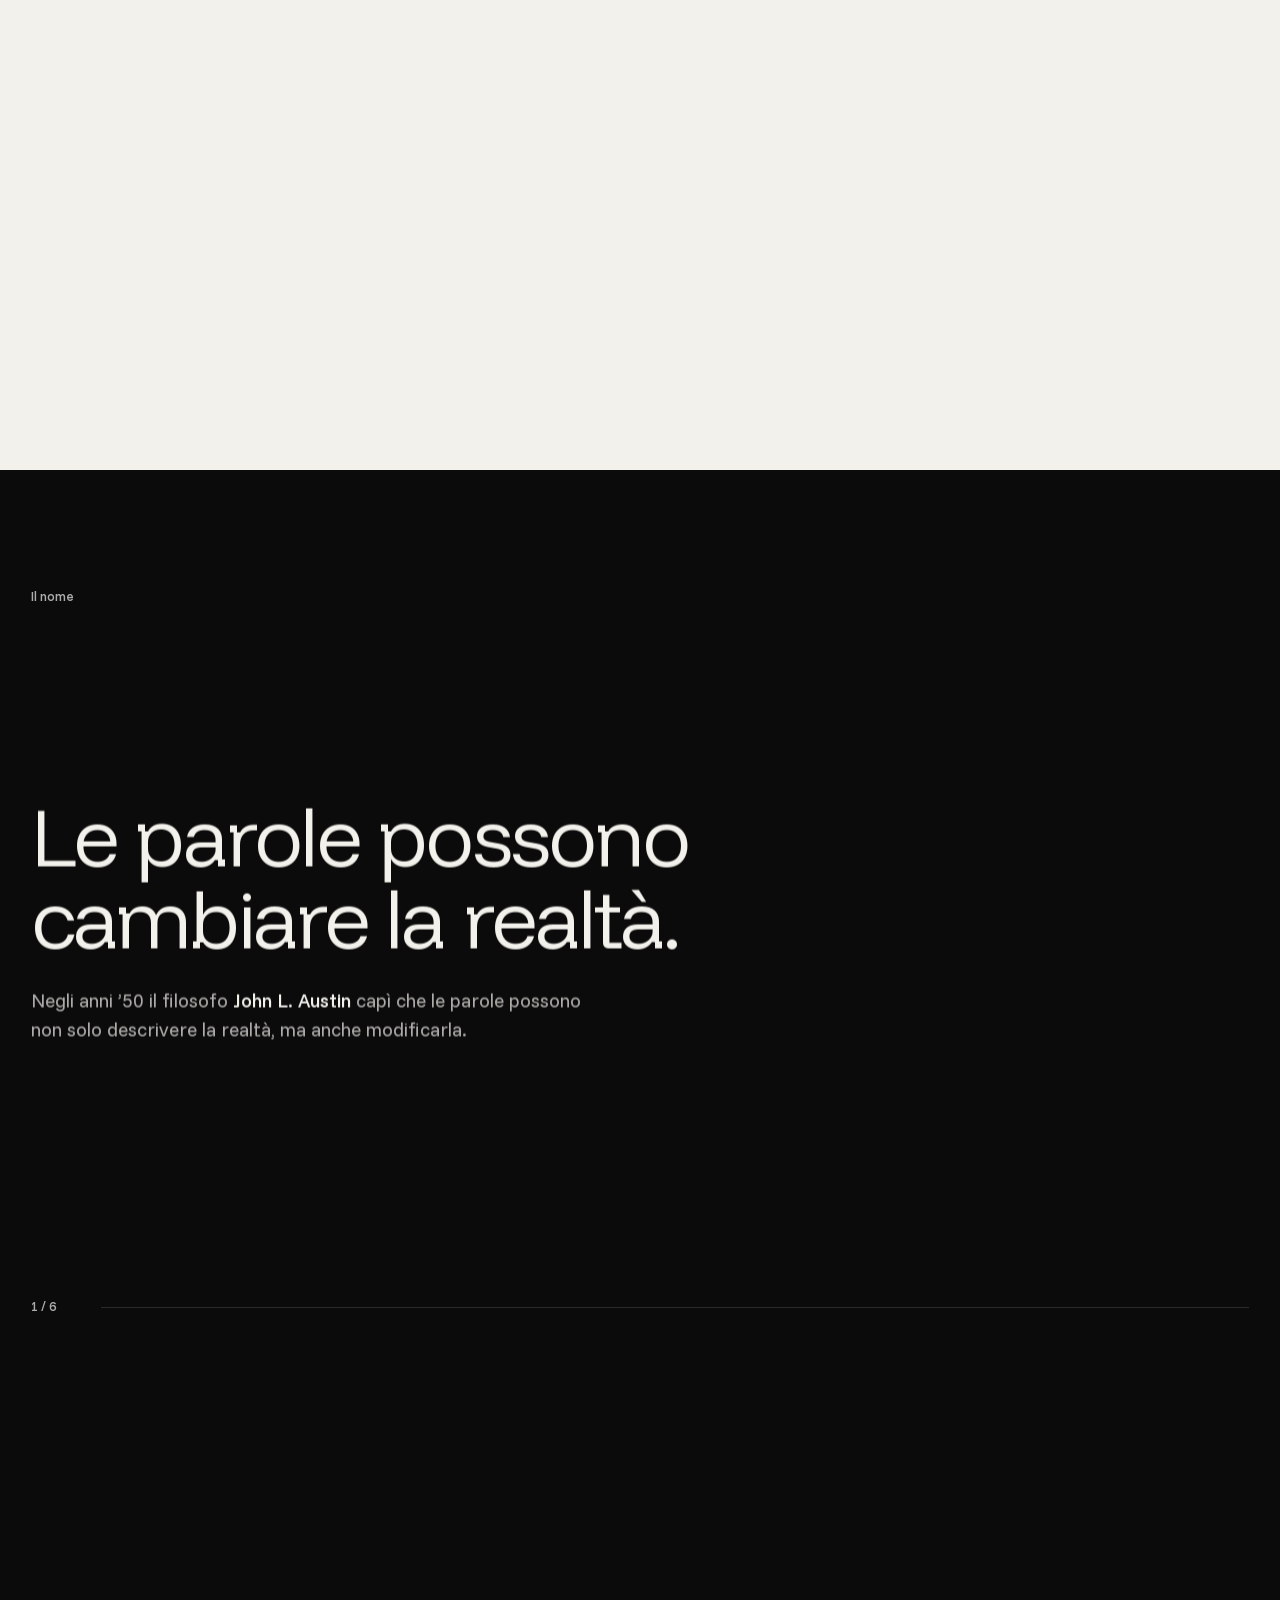
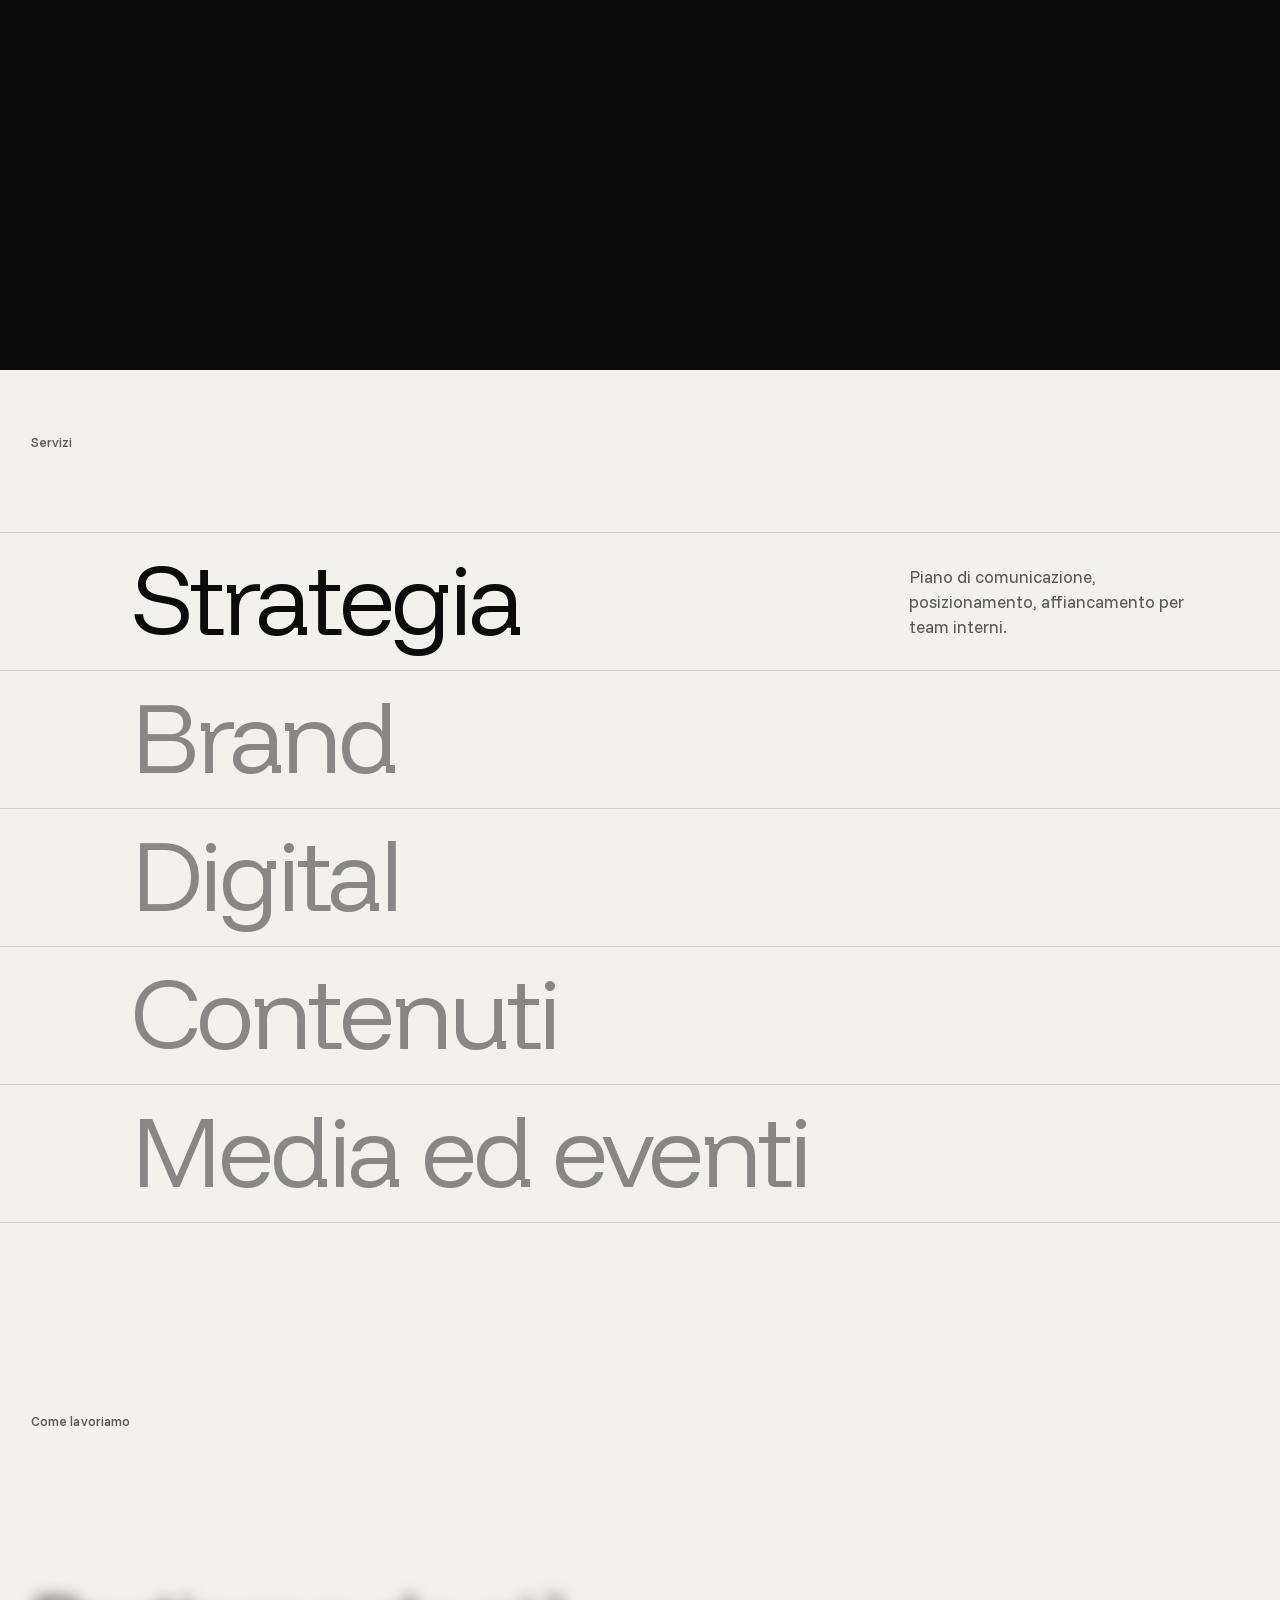
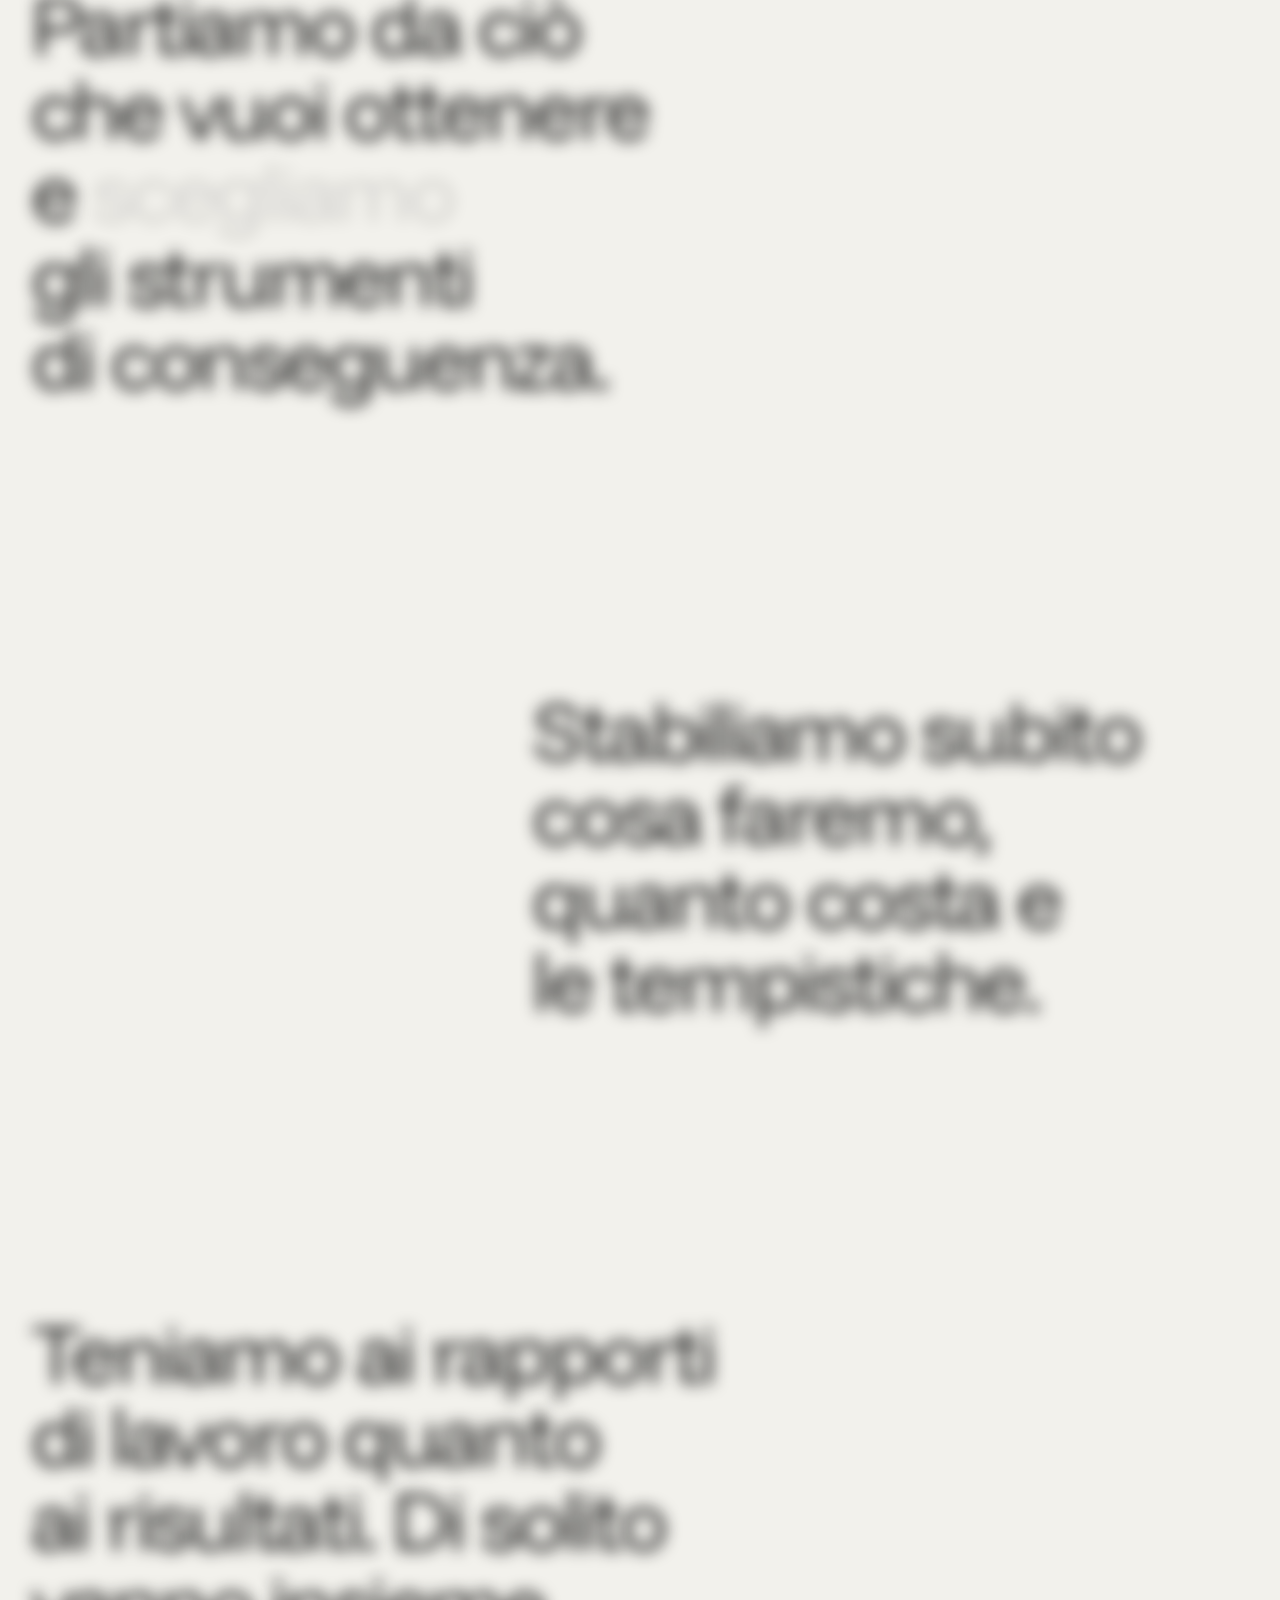
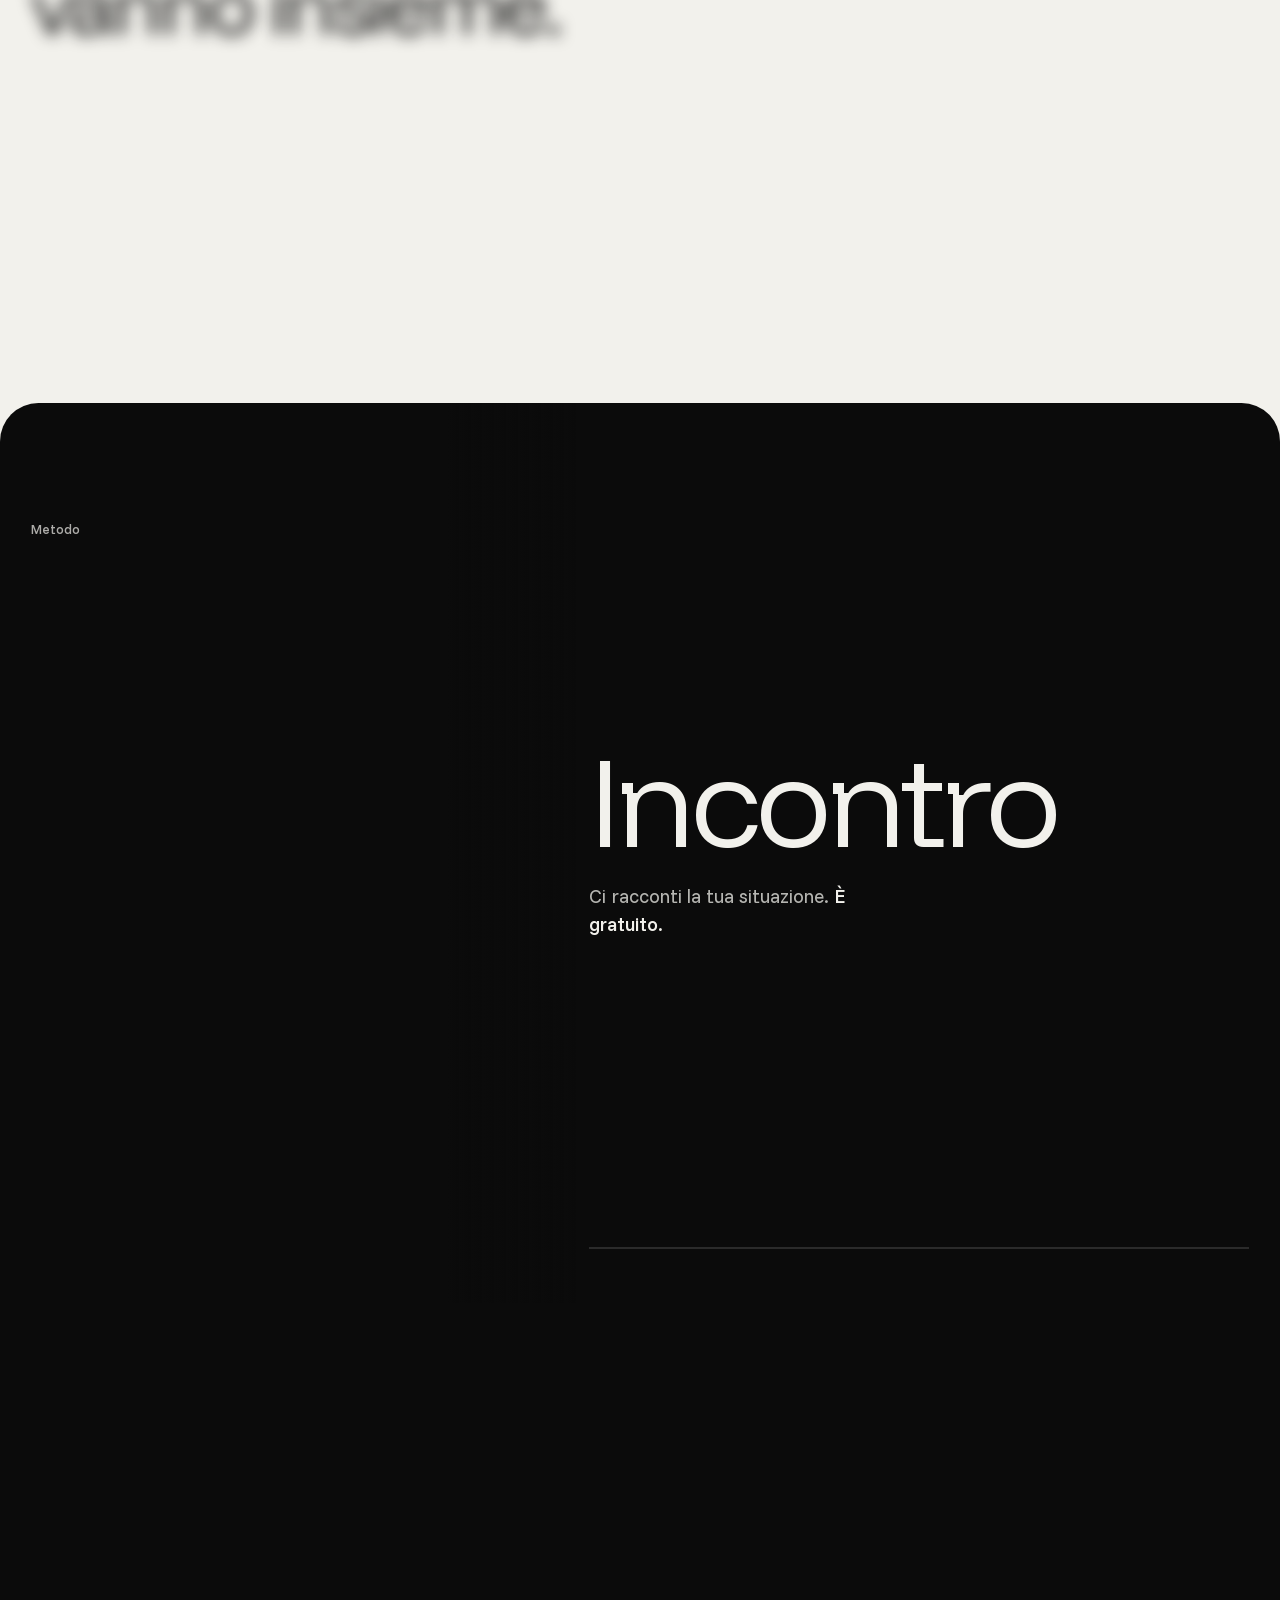
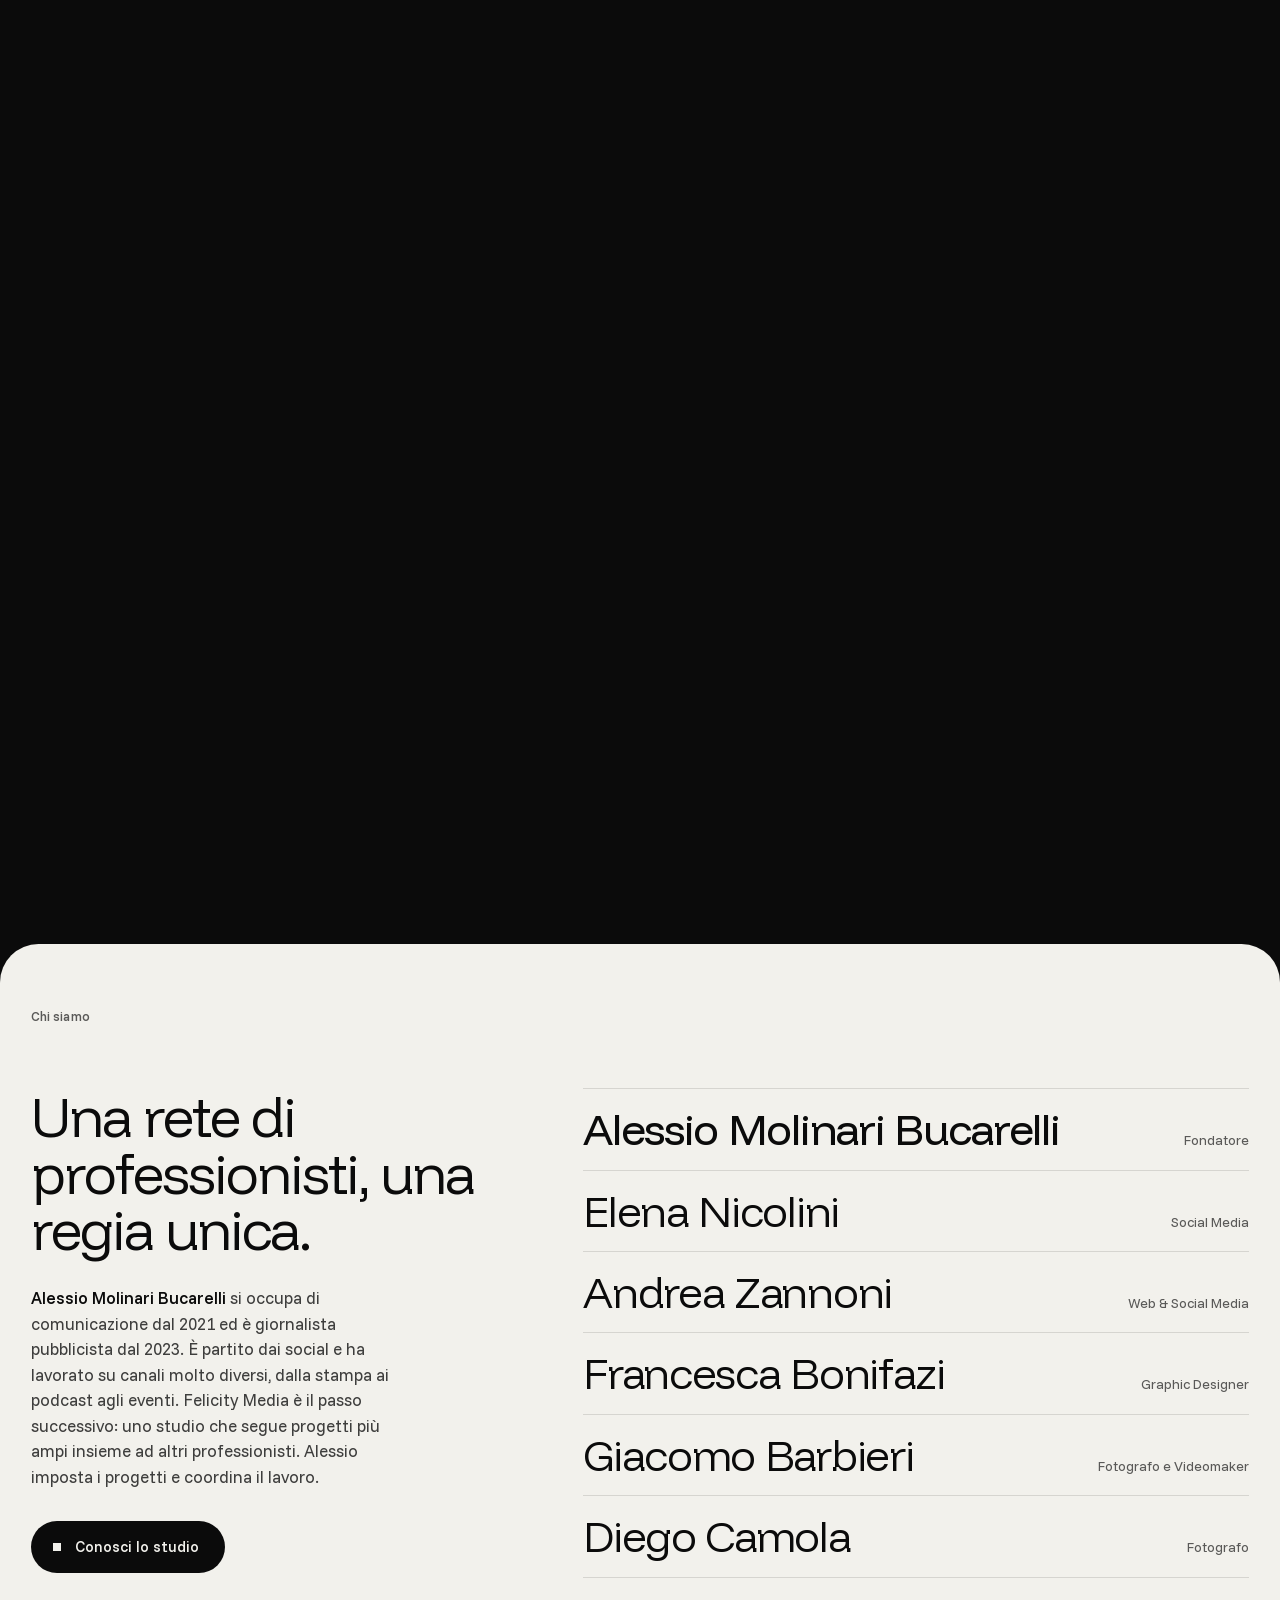
==== commit e06e94bc: "Banner cookie iubenda e Google Analytics con consenso" ====
--- a/index.html
+++ b/index.html
@@ -27,6 +27,9 @@
 <script type="application/ld+json">{"@context":"https://schema.org","@graph":[{"@type":"WebPage","@id":"https://felicitymedia.it/#pagina","url":"https://felicitymedia.it/","name":"Felicity Media · Studio di comunicazione a Modena","description":"Studio di comunicazione a Modena: strategia, brand, digital, contenuti, media ed eventi per aziende, professionisti, realtà sportive e terzo settore.","inLanguage":"it-IT","isPartOf":{"@id":"https://felicitymedia.it/#sito"},"about":{"@id":"https://felicitymedia.it/#studio"}},{"@type":"LocalBusiness","@id":"https://felicitymedia.it/#studio","name":"Felicity Media","url":"https://felicitymedia.it/","logo":{"@type":"ImageObject","url":"https://felicitymedia.it/wp-content/themes/felicity-media/assets/logo-512.png","width":512,"height":512},"image":"https://felicitymedia.it/wp-content/themes/felicity-media/assets/og.png","description":"Studio di comunicazione a Modena. Lavora con aziende, professionisti, realtà sportive ed enti del terzo settore su strategia, brand, digital, contenuti, media ed eventi.","founder":{"@id":"https://felicitymedia.it/#alessio-molinari-bucarelli"},"member":[{"@id":"https://felicitymedia.it/#alessio-molinari-bucarelli"},{"@type":"Person","name":"Elena Nicolini","jobTitle":"Social Media"},{"@type":"Person","name":"Andrea Zannoni","jobTitle":"Web & Social Media"},{"@type":"Person","name":"Francesca Bonifazi","jobTitle":"Graphic Designer"},{"@type":"Person","name":"Giacomo Barbieri","jobTitle":"Fotografo e Videomaker"},{"@type":"Person","name":"Diego Camola","jobTitle":"Fotografo"},{"@type":"Person","name":"Sara Cigarini","jobTitle":"Social Media & Content"},{"@type":"Person","name":"Jennifer Okere","jobTitle":"Social Media"}],"vatID":"IT04032230261","email":"info@felicitymedia.it","telephone":"+393707180340","address":{"@type":"PostalAddress","addressLocality":"Modena","addressRegion":"MO","addressCountry":"IT"},"areaServed":{"@type":"City","name":"Modena"},"knowsAbout":["Piano di comunicazione","Posizionamento","Logo e identità visiva","Naming","Tono di voce","Social media","Campagne Meta e Google","Siti web e landing page","Newsletter","SEO","Fotografia","Video","Grafica","Ufficio stampa e PR","Comunicazione per eventi","Collaborazioni con creator"]},{"@type":"Person","@id":"https://felicitymedia.it/#alessio-molinari-bucarelli","name":"Alessio Molinari Bucarelli","jobTitle":"Fondatore di Felicity Media","description":"Si occupa di comunicazione dal 2021 ed è giornalista pubblicista dal 2023. Ha lavorato con più di 50 realtà tra imprese, professionisti e società sportive.","worksFor":{"@id":"https://felicitymedia.it/#studio"}},{"@type":"WebSite","@id":"https://felicitymedia.it/#sito","url":"https://felicitymedia.it/","name":"Felicity Media","inLanguage":"it-IT","publisher":{"@id":"https://felicitymedia.it/#studio"}}]}</script>
 <link rel="stylesheet" href="assets/css/site.css">
 <script>document.documentElement.classList.add("js");try{if(sessionStorage.getItem("fm-seen"))document.documentElement.classList.add("seen")}catch(e){}</script>
+<script>window.dataLayer=window.dataLayer||[];function gtag(){dataLayer.push(arguments);}gtag('consent','default',{ad_storage:'denied',ad_user_data:'denied',ad_personalization:'denied',analytics_storage:'denied',functionality_storage:'denied',personalization_storage:'denied',security_storage:'granted',wait_for_update:500});gtag('set','ads_data_redaction',true);gtag('js',new Date());</script>
+<script src="https://embeds.iubenda.com/widgets/c760b447-5756-4451-889f-887ac292cdcb.js"></script>
+<script type="text/plain" class="_iub_cs_activate" data-iub-purposes="4" async data-suppressedsrc="https://www.googletagmanager.com/gtm.js?id=GTM-MF99D6SN"></script>
 </head>
 <body data-page="home">
 
@@ -221,7 +224,7 @@
   </div>
   <div class="ftr__legal">
     <span>Felicity Media è un marchio di Alessio Molinari Bucarelli · P.IVA 04032230261 · Modena · <a href="mailto:info@felicitymedia.it">info@felicitymedia.it</a> · <a href="tel:+393707180340">370 7180340</a></span>
-    <span><a href="https://www.iubenda.com/privacy-policy/81467992" target="_blank" rel="noopener">Privacy Policy</a> · <a href="https://www.iubenda.com/privacy-policy/81467992/cookie-policy" target="_blank" rel="noopener">Cookie Policy</a></span>
+    <span><a href="https://www.iubenda.com/privacy-policy/81467992" target="_blank" rel="noopener">Privacy Policy</a> · <a href="https://www.iubenda.com/privacy-policy/81467992/cookie-policy" target="_blank" rel="noopener">Cookie Policy</a> · <a href="#" class="iubenda-cs-preferences-link">Preferenze cookie</a></span>
   </div>
 </footer>
 
--- a/assets/css/site.css
+++ b/assets/css/site.css
@@ -713,3 +713,9 @@
   .snav__hint{color:var(--paper-60);transition:opacity .4s var(--ease)}
   .snav__hint.is-off{opacity:0}
 }
+
+/* Banner cookie iubenda: in basso, bianco e nero come il sito */
+html body #iubenda-cs-banner#iubenda-cs-banner.iubenda-cs-top { top: auto !important; bottom: 0 !important; align-items: flex-end !important; }
+html body #iubenda-cs-banner#iubenda-cs-banner .iubenda-cs-container .iubenda-cs-content { background: #0b0b0b !important; color: #f2f1ed !important; font-family: inherit !important; }
+html body #iubenda-cs-banner#iubenda-cs-banner .iubenda-cs-opt-group .iubenda-cs-accept-btn.iubenda-cs-btn-primary { background: #f2f1ed !important; color: #0b0b0b !important; border-color: #f2f1ed !important; }
+html body #iubenda-cs-banner#iubenda-cs-banner .iubenda-cs-opt-group .iubenda-cs-reject-btn.iubenda-cs-btn-primary { background: transparent !important; color: #f2f1ed !important; border: 1px solid #f2f1ed !important; }
